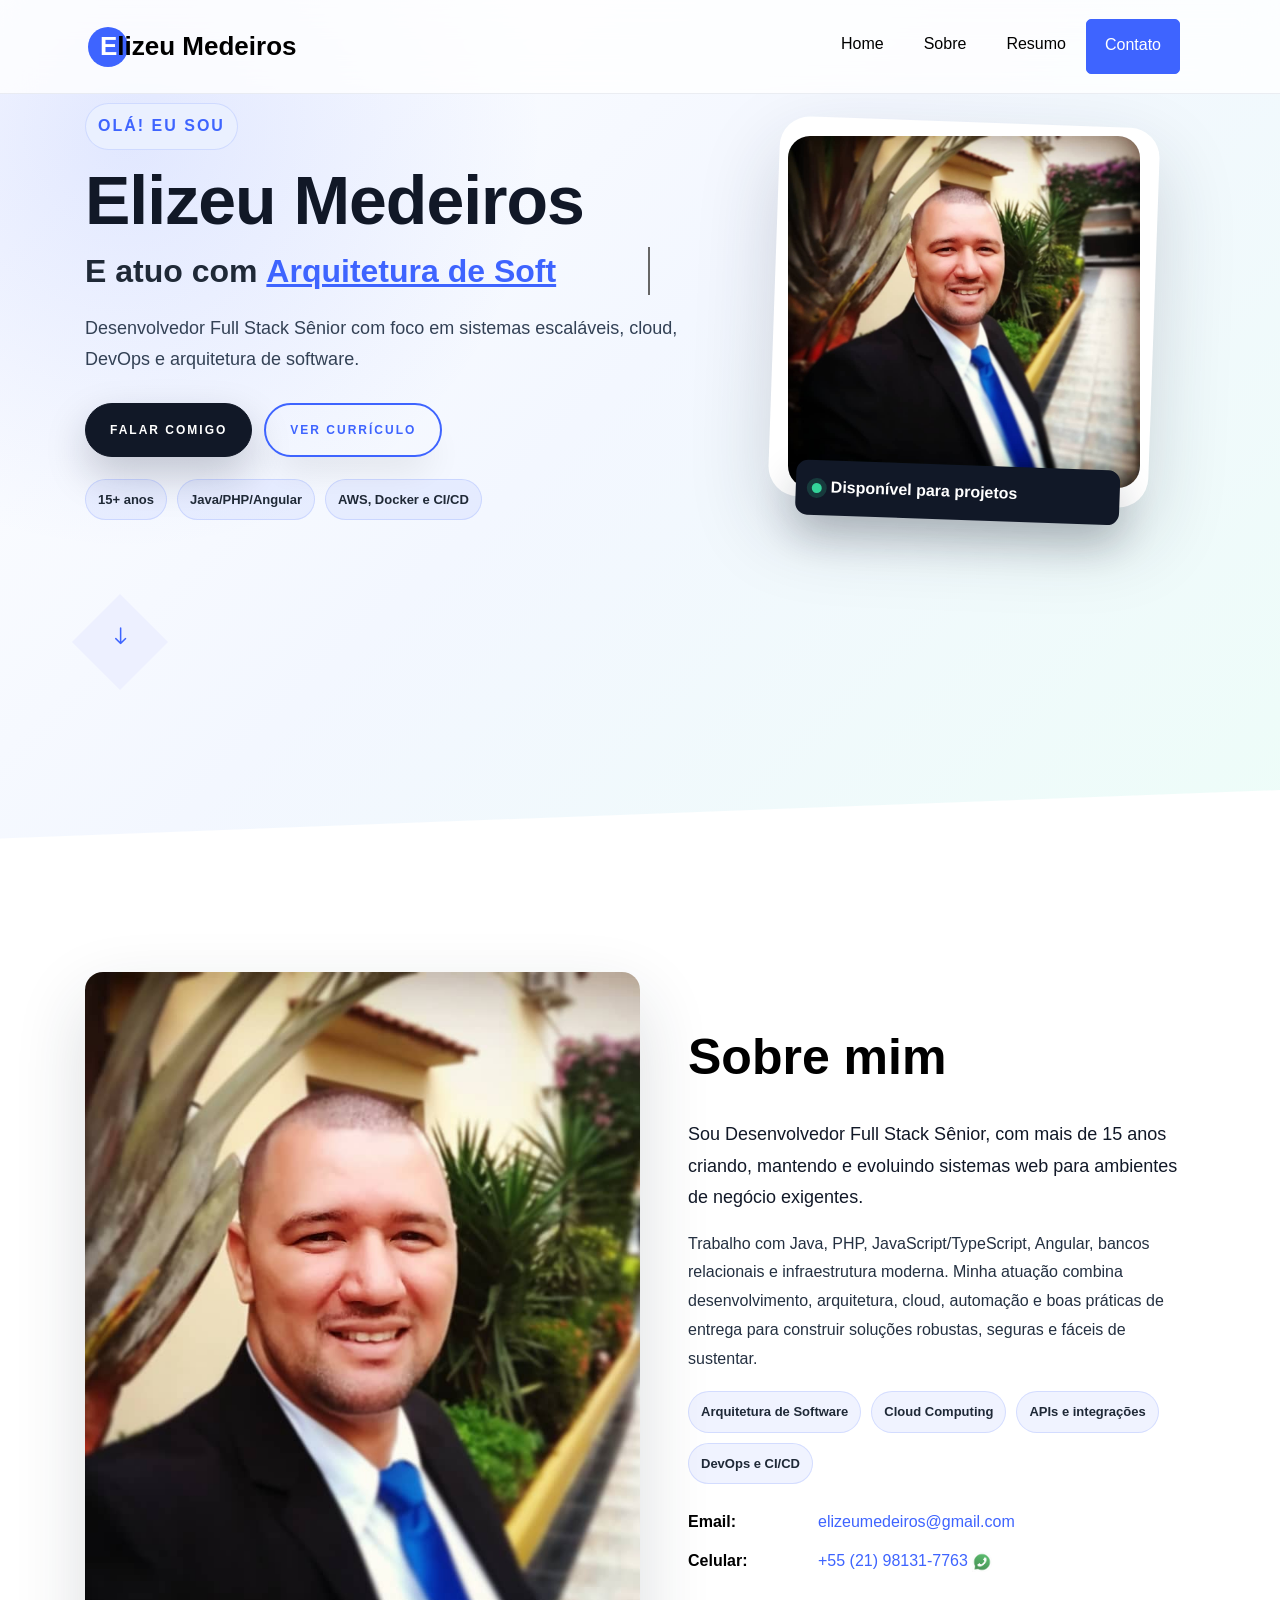
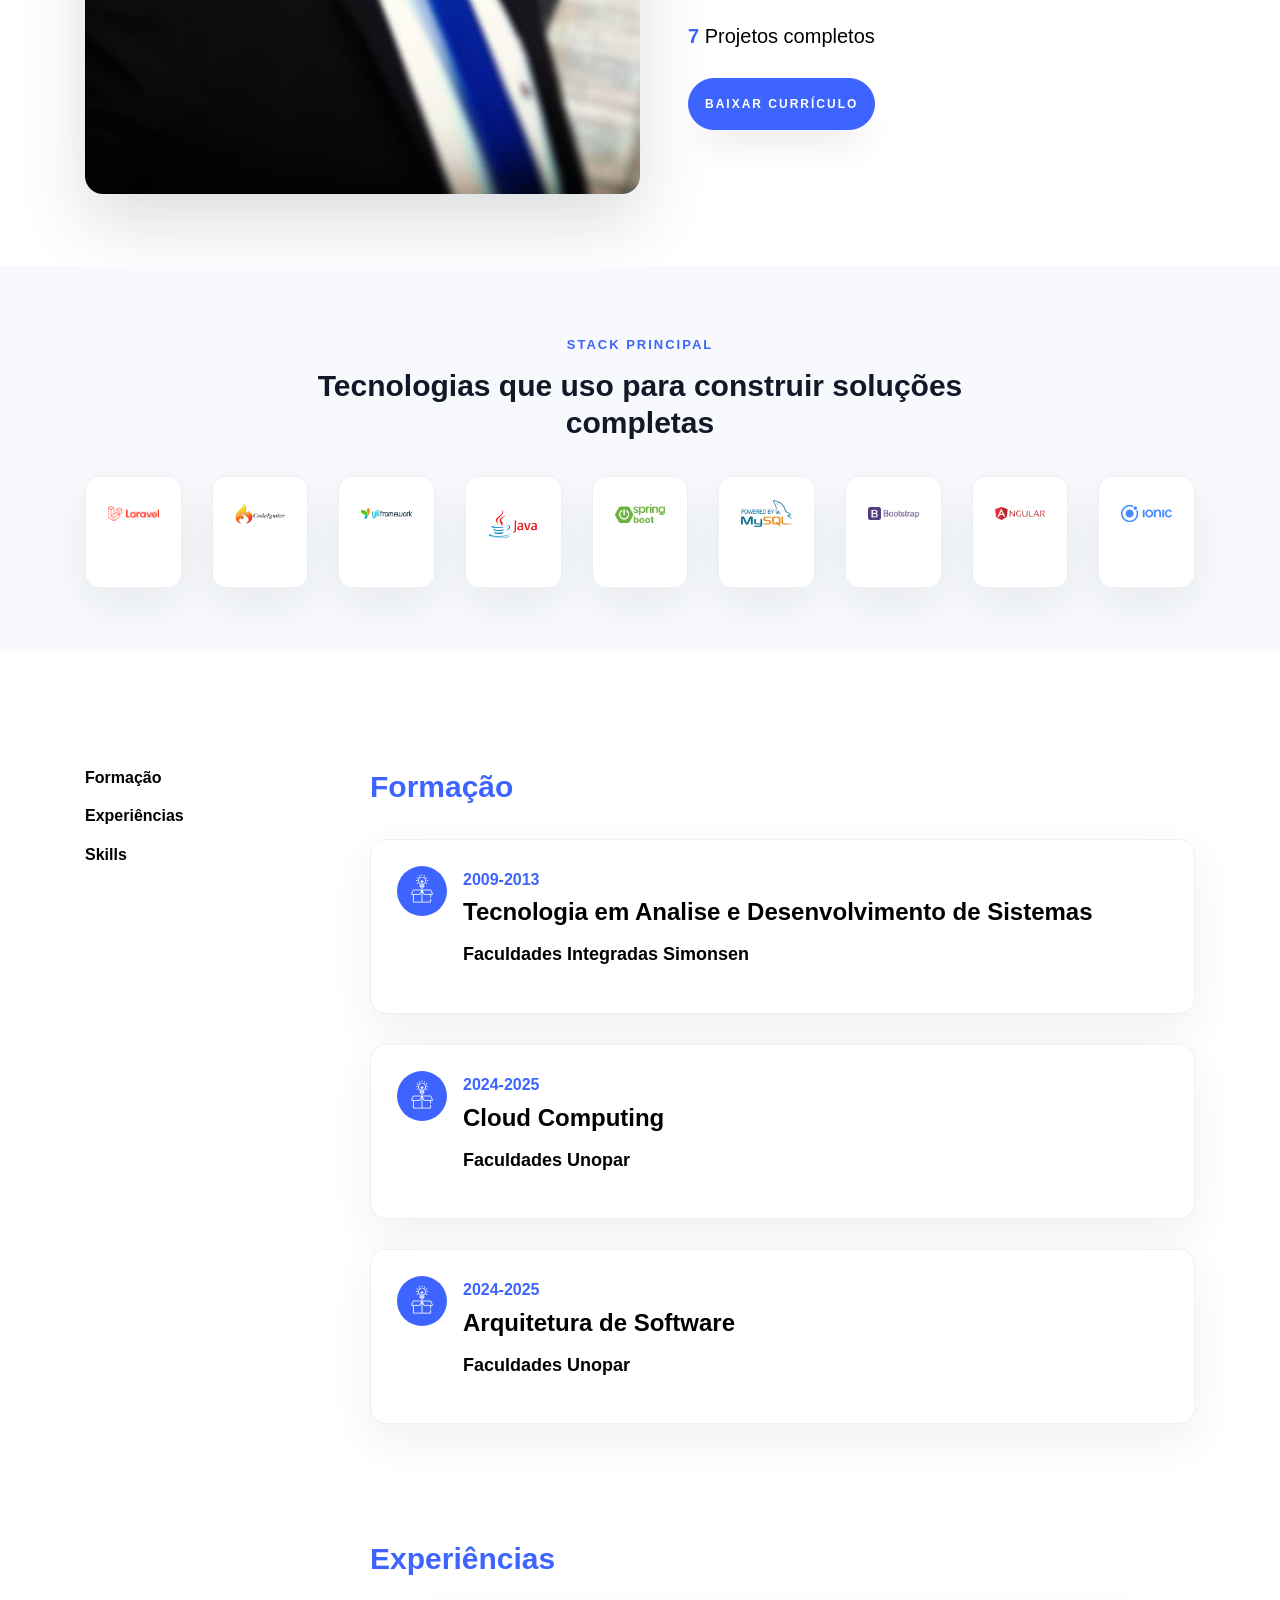
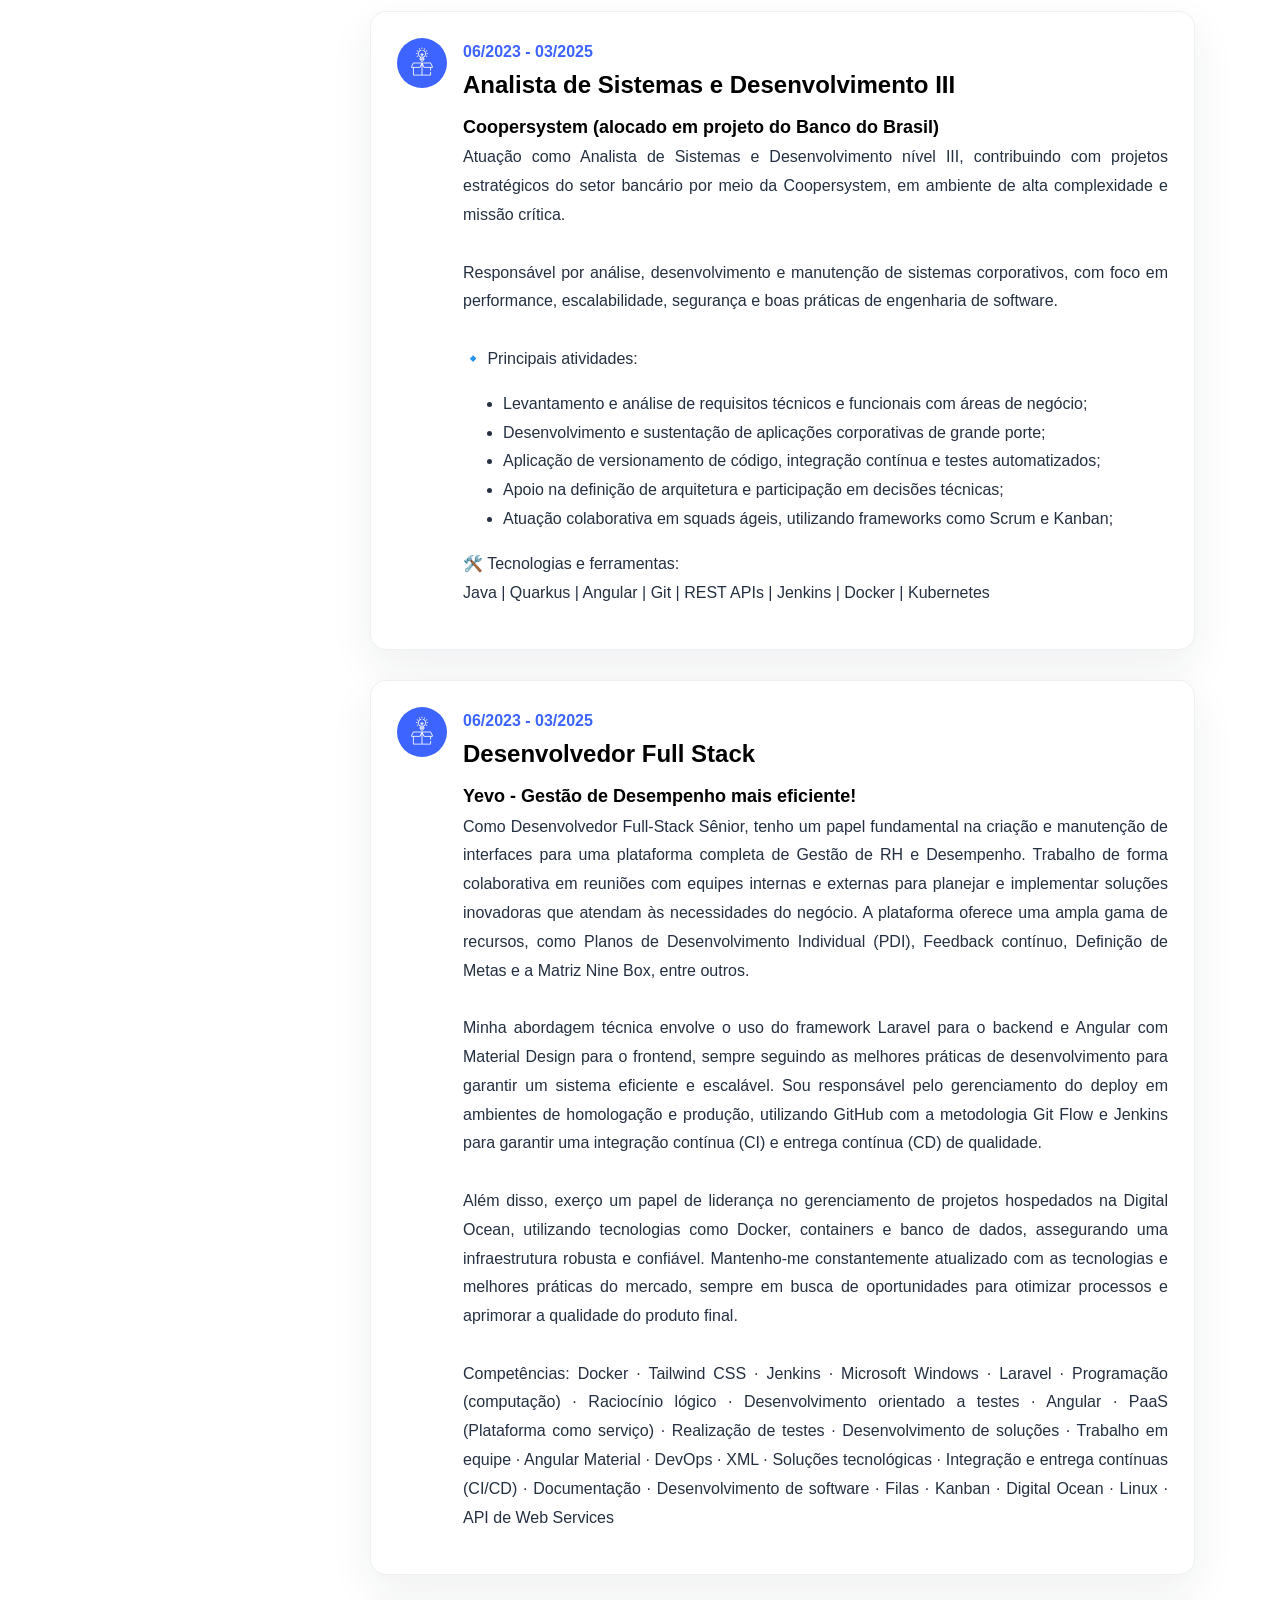
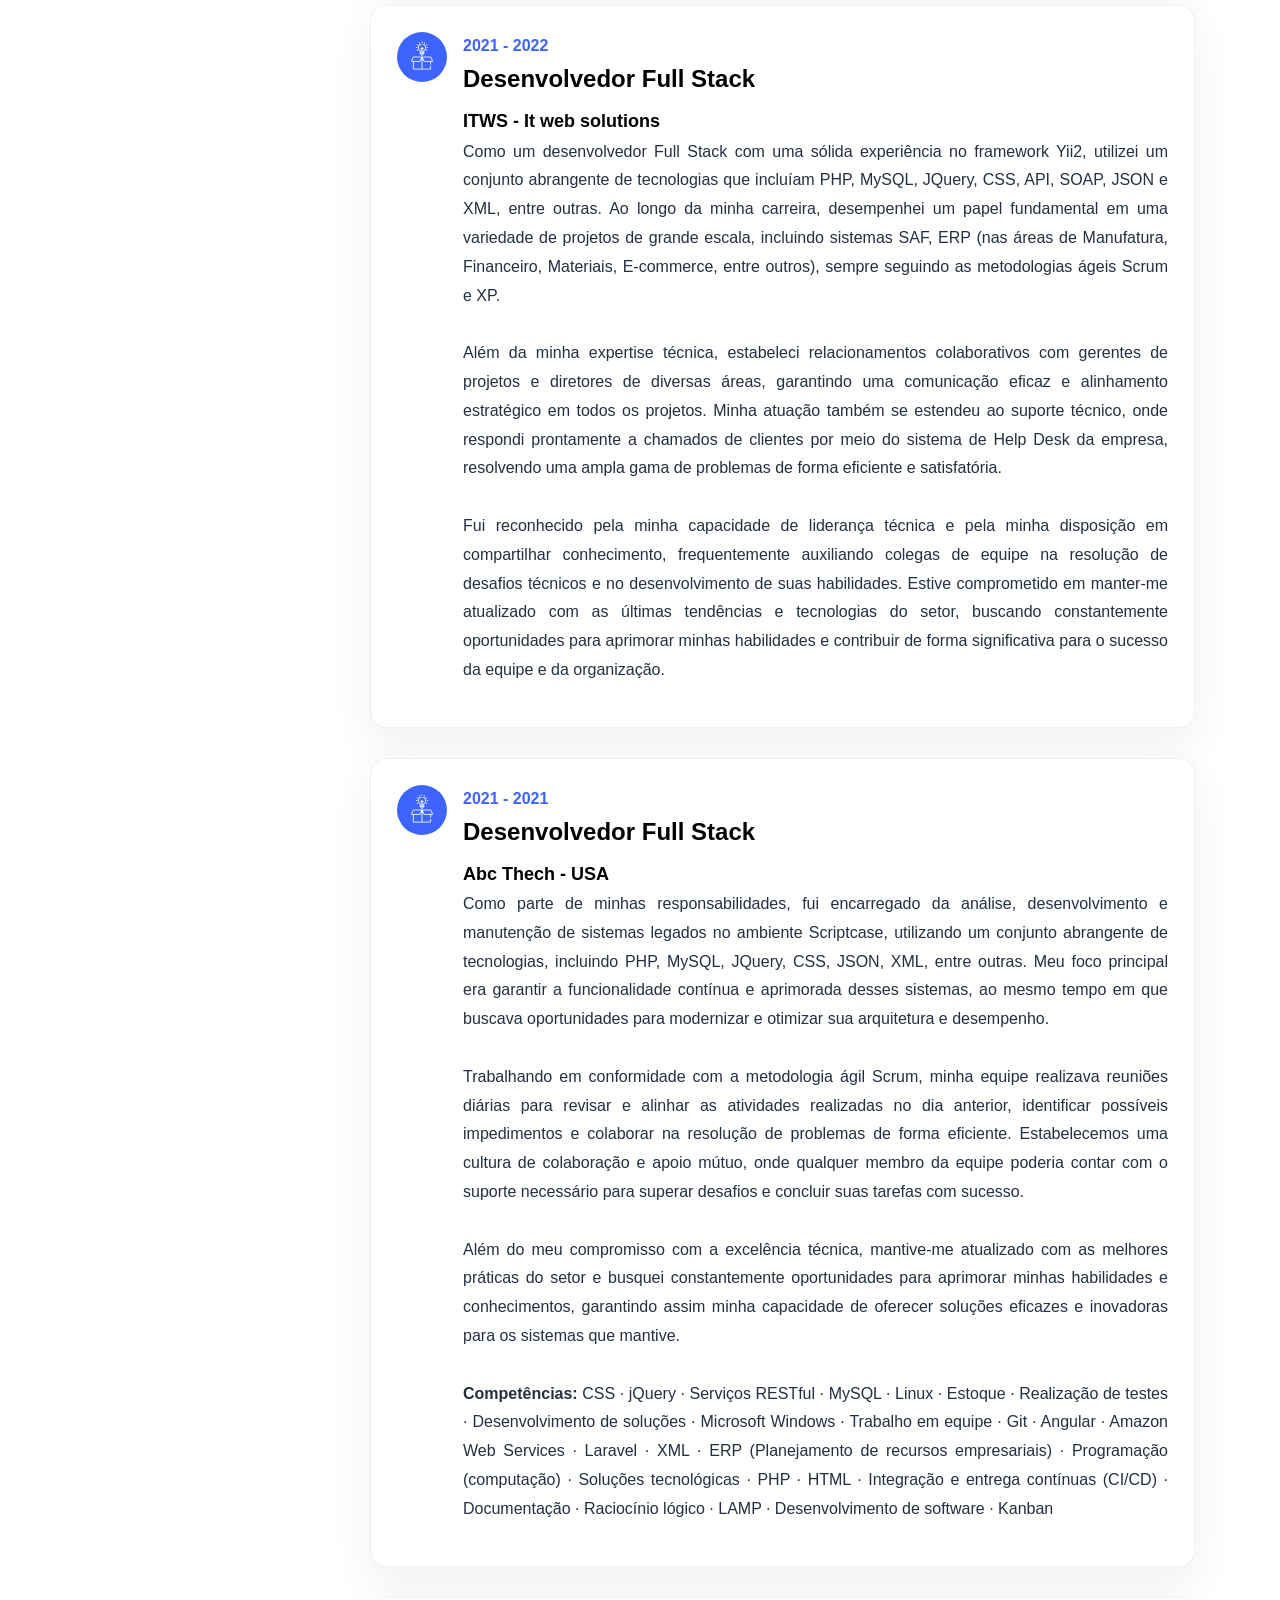
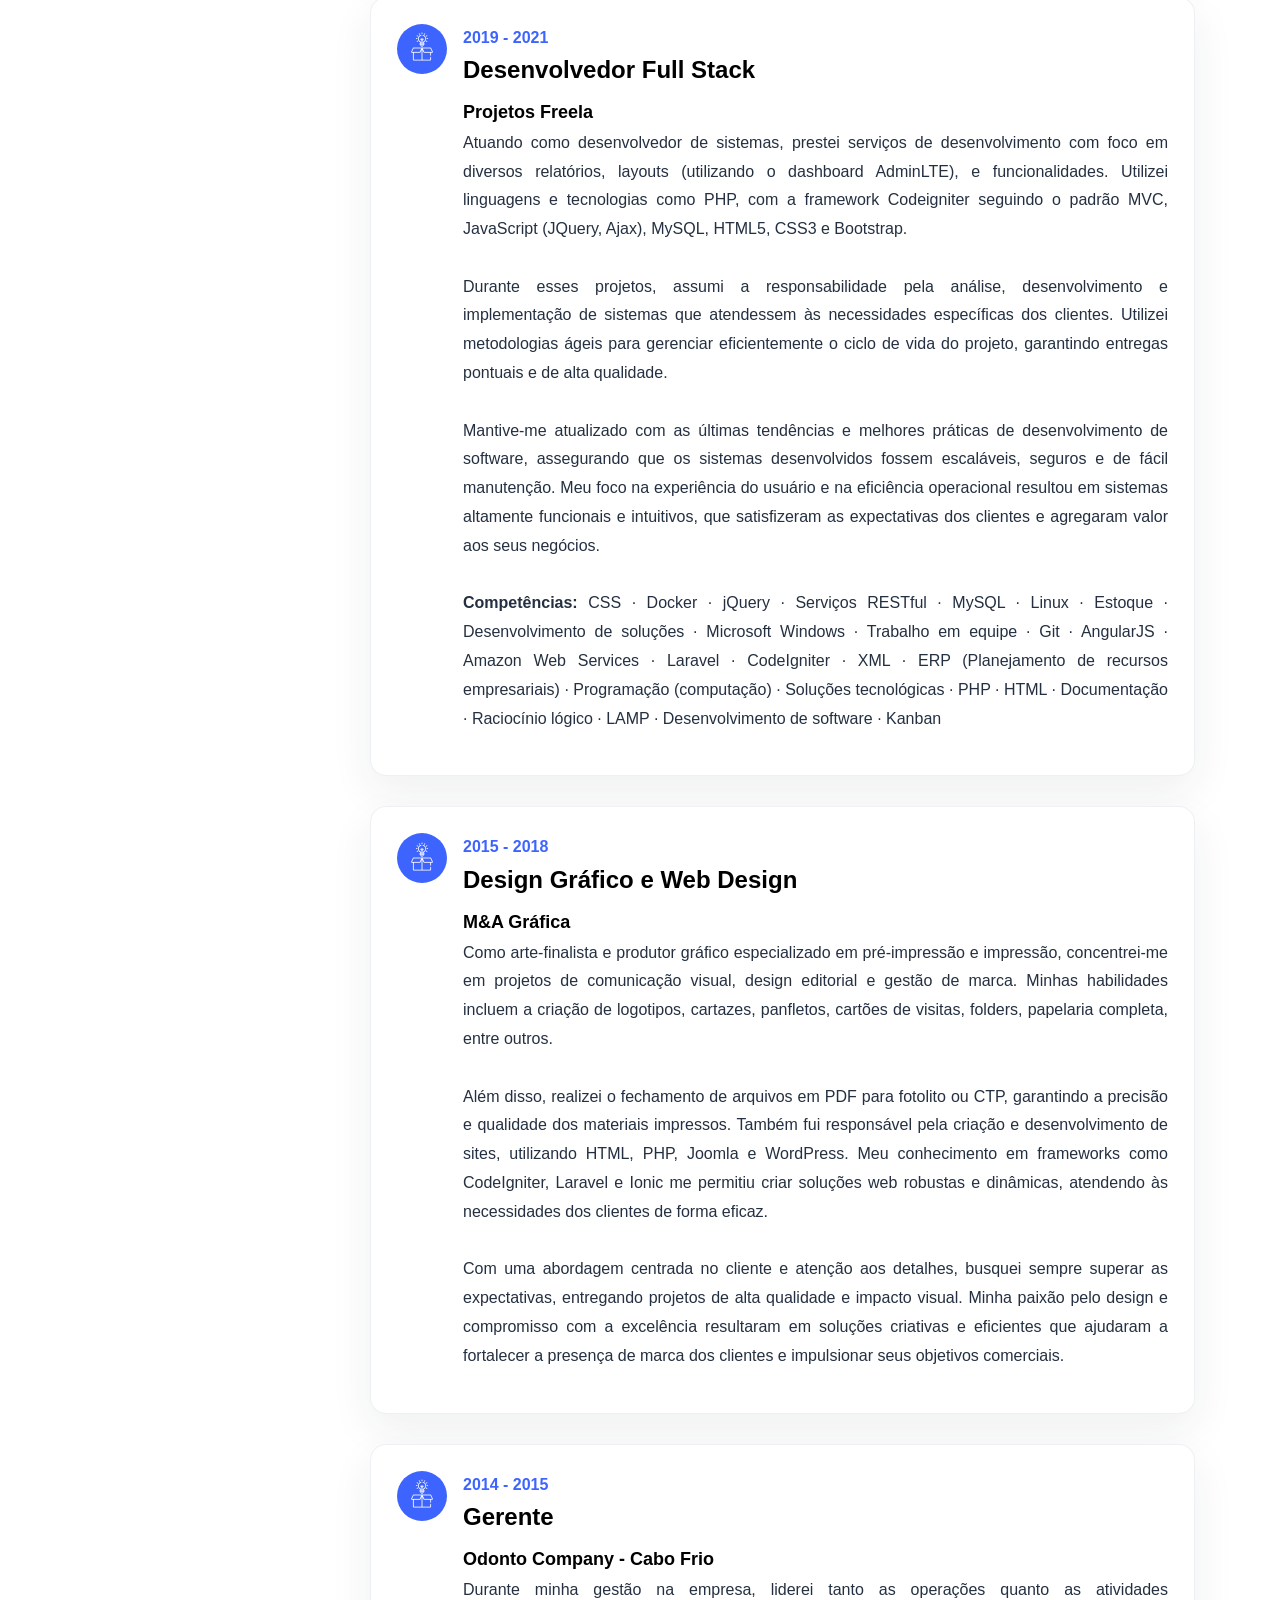
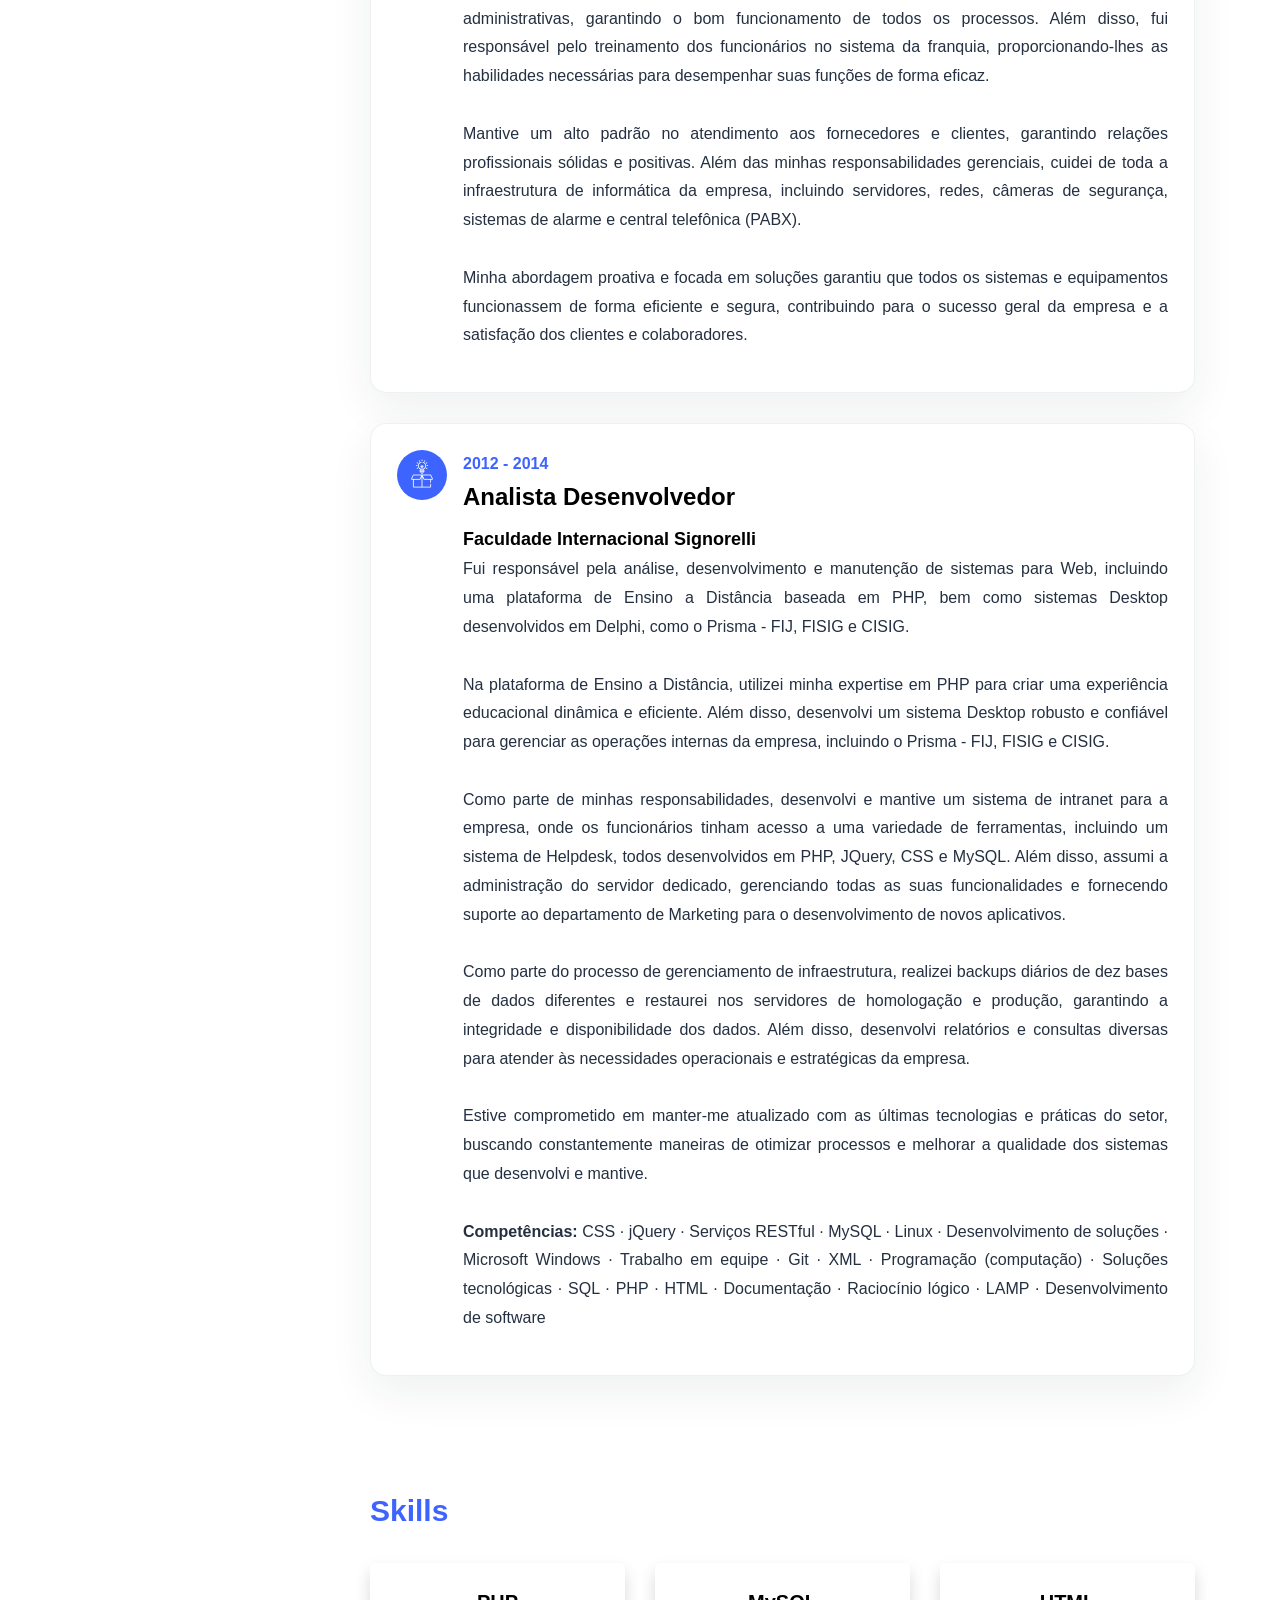
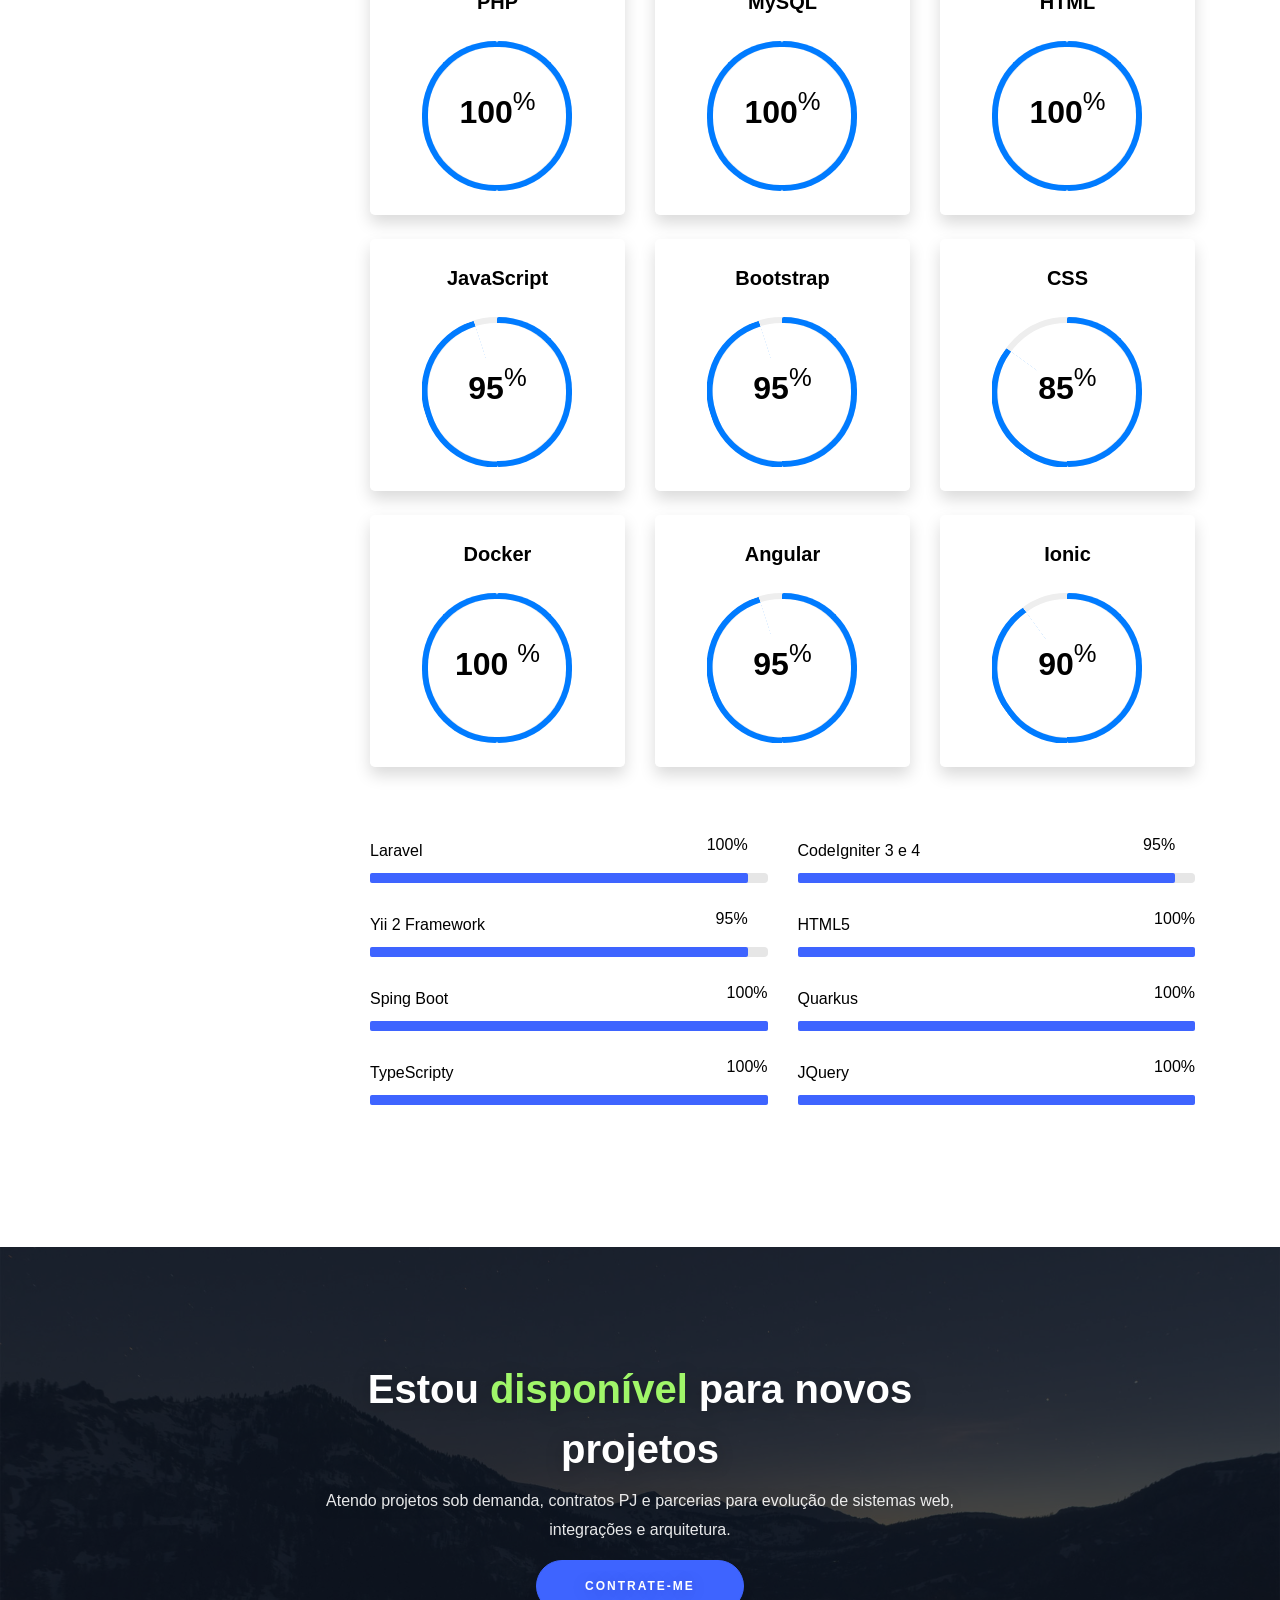
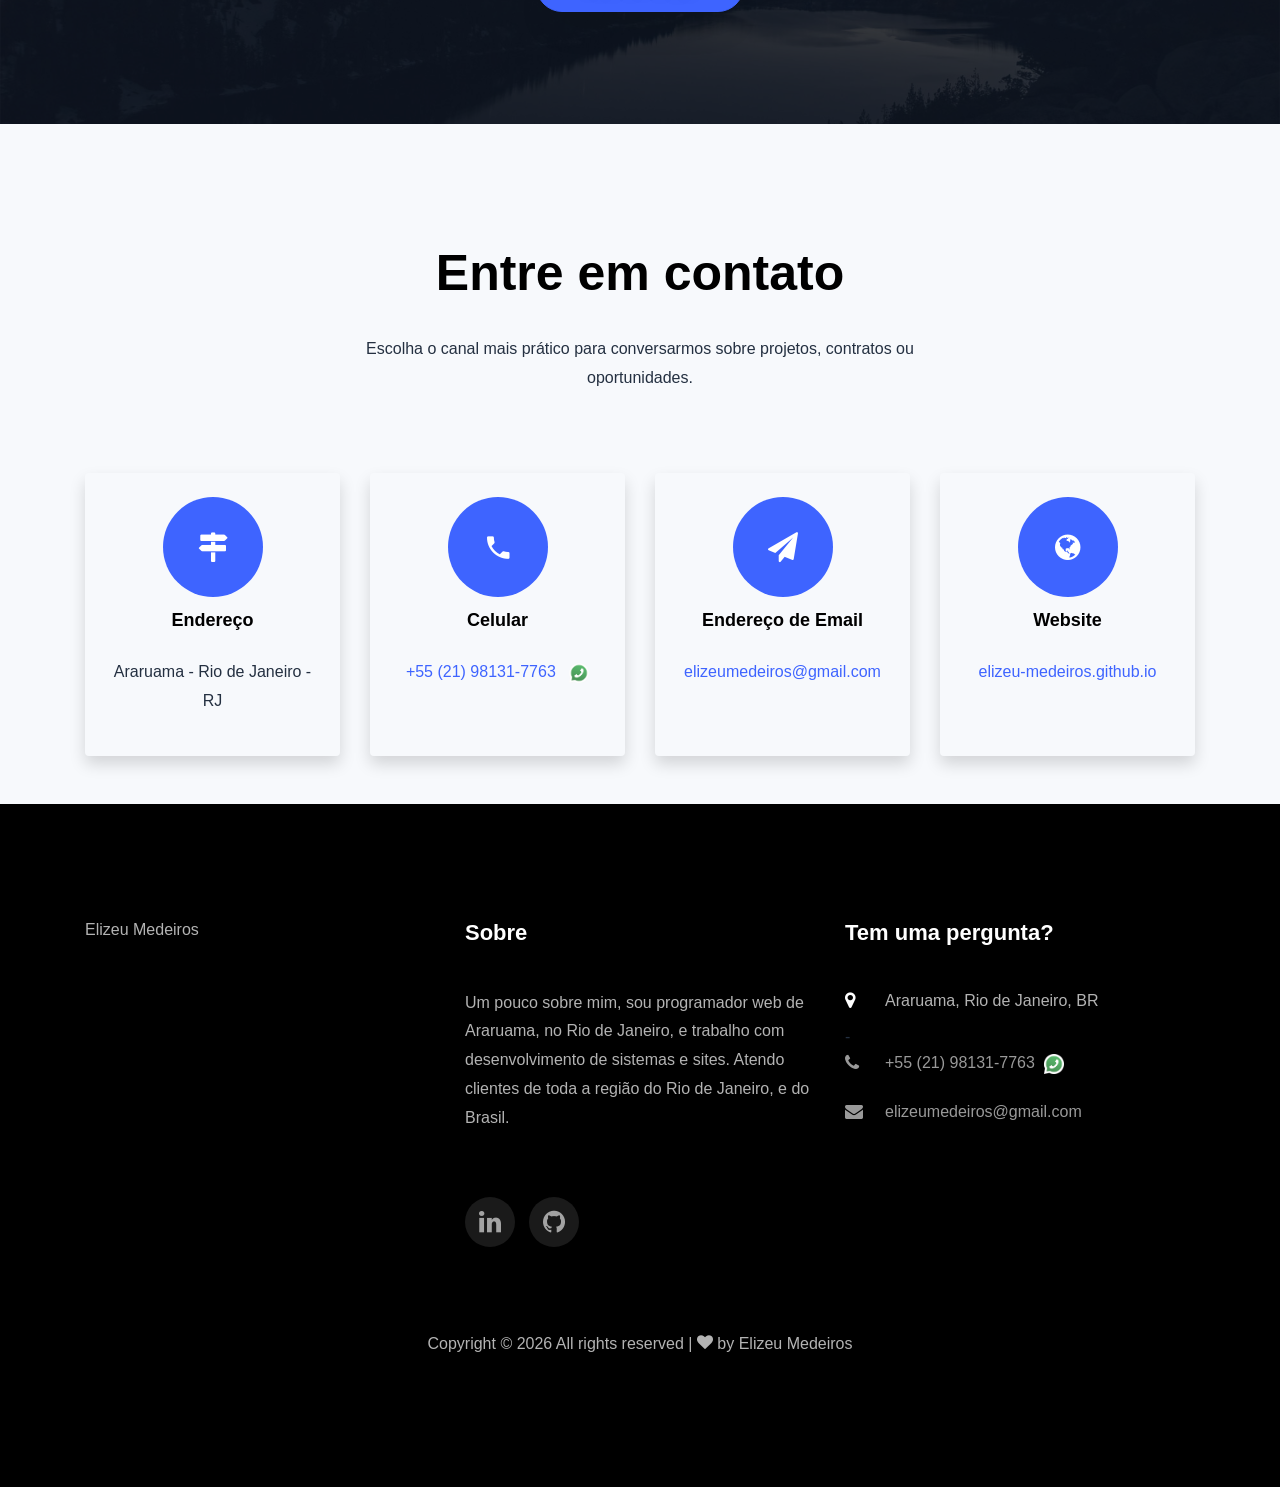
==== index.html @ 5d02e6b6 "js" ====
<!DOCTYPE html>
<html lang="pt-Br">

<head>
    <title>Elizeu Medeiros - Desenvolvedor Full Stack</title>
    <meta charset="utf-8">
    <meta name="viewport" content="width=device-width, initial-scale=1, shrink-to-fit=no">
    <meta name="description"
        content="Portfólio de Elizeu Medeiros, Desenvolvedor Full Stack Sênior com experiência em Java, PHP, Angular, cloud computing, DevOps e arquitetura de software.">
    <link rel="canonical" href="https://elizeu-medeiros.github.io/portfolio/">

    <meta property='og:title' content='Elizeu Medeiros - Desenvolvedor Full Stack' />
    <meta property='og:image' content='https://elizeu-medeiros.github.io/portfolio/images/elizeu-medeiros.jpg' />
    <meta property='og:description'
        content='Portfólio de Elizeu Medeiros, Desenvolvedor Full Stack Sênior com experiência em Java, PHP, Angular, cloud computing, DevOps e arquitetura de software.' />
    <meta property='og:url' content='https://elizeu-medeiros.github.io/portfolio/' />

    <!-- <link href="https://fonts.googleapis.com/css?family=Poppins:100,200,300,400,500,600,700,800,900" rel="stylesheet">git  -->

    <link rel="preload" href="images/elizeu-medeiros.jpg" as="image" fetchpriority="high">
    <link rel="preload" href="css/open-iconic-bootstrap.min.css" as="style"
        onload="this.onload=null;this.rel='stylesheet'">
    <link rel="preload" href="css/animate.css" as="style" onload="this.onload=null;this.rel='stylesheet'">
    <link rel="preload" href="css/owl.carousel.min.css" as="style" onload="this.onload=null;this.rel='stylesheet'">
    <link rel="preload" href="css/owl.theme.default.min.css" as="style" onload="this.onload=null;this.rel='stylesheet'">
    <link rel="preload" href="css/magnific-popup.css" as="style" onload="this.onload=null;this.rel='stylesheet'">
    <link rel="preload" href="css/aos.css" as="style" onload="this.onload=null;this.rel='stylesheet'">
    <link rel="preload" href="css/ionicons.min.css" as="style" onload="this.onload=null;this.rel='stylesheet'">
    <link rel="preload" href="css/flaticon.css" as="style" onload="this.onload=null;this.rel='stylesheet'">
    <link rel="preload" href="css/icomoon.css" as="style" onload="this.onload=null;this.rel='stylesheet'">
    <link rel="stylesheet" href="css/style.css">
    <noscript>
        <link rel="stylesheet" href="css/open-iconic-bootstrap.min.css">
        <link rel="stylesheet" href="css/animate.css">
        <link rel="stylesheet" href="css/owl.carousel.min.css">
        <link rel="stylesheet" href="css/owl.theme.default.min.css">
        <link rel="stylesheet" href="css/magnific-popup.css">
        <link rel="stylesheet" href="css/aos.css">
        <link rel="stylesheet" href="css/ionicons.min.css">
        <link rel="stylesheet" href="css/flaticon.css">
        <link rel="stylesheet" href="css/icomoon.css">
    </noscript>
</head>

<body data-spy="scroll" data-target=".site-navbar-target" data-offset="300">

    <a class="skip-link" href="#about-section">Pular para o conteúdo</a>

    <nav class="navbar navbar-expand-lg navbar-dark ftco_navbar ftco-navbar-light site-navbar-target" id="ftco-navbar">
        <div class="container">
            <a class="navbar-brand" href="./"><span>E</span>lizeu Medeiros</a>
            <button class="navbar-toggler js-fh5co-nav-toggle fh5co-nav-toggle" type="button" data-toggle="collapse"
                data-target="#ftco-nav" aria-controls="ftco-nav" aria-expanded="false" aria-label="Toggle navigation">
                <span class="oi oi-menu"></span> Menu
            </button>

            <div class="collapse navbar-collapse" id="ftco-nav">
                <ul class="navbar-nav nav ml-auto">
                    <li class="nav-item"><a href="#home-section" class="nav-link"><span>Home</span></a></li>
                    <li class="nav-item"><a href="#about-section" class="nav-link"><span>Sobre</span></a></li>
                    <li class="nav-item"><a href="#resume-section" class="nav-link"><span>Resumo</span></a></li>
                    <!-- <li class="nav-item"><a href="#services-section" class="nav-link"><span>Serviços</span></a></li> -->
                    <!-- <li class="nav-item"><a href="#projects-section" class="nav-link"><span>Projetos</span></a></li> -->
                    <!-- <li class="nav-item"><a href="#blog-section" class="nav-link"><span>My Blog</span></a></li> -->
                    <li class="nav-item cta"><a href="#contact-section" class="nav-link"><span>Contato</span></a></li>
                </ul>
            </div>
        </div>
    </nav>
    <section class="hero-wrap js-fullheight">
        <div class="overlay"></div>
        <div class="container">
            <div class="row no-gutters slider-text js-fullheight justify-content-between align-items-center">
                <div class="col-lg-7 col-md-7 ftco-animate d-flex align-items-center">
                    <div class="text hero-copy">
                        <span class="subheading">Olá! Eu sou</span>
                        <h1>Elizeu Medeiros</h1>
                        <h2>E atuo com
                            <span class="txt-rotate" data-period="2000"
                                data-rotate='[ "Arquitetura de Software", "Cloud Computing", "Desenvolvimento Web", "PHP", "Java", "Angular", "JavaScript", "MySql..." ]'></span>
                        </h2>
                        <p class="hero-summary">Desenvolvedor Full Stack Sênior com foco em sistemas escaláveis,
                            cloud, DevOps e arquitetura de software.</p>
                        <div class="hero-actions">
                            <a href="#contact-section" class="btn btn-primary py-3 px-4">Falar comigo</a>
                            <a target="_blank" rel="noopener" href="file/elizeu-medeiros-12-06-25.pdf"
                                class="btn btn-primary btn-outline-primary py-3 px-4">Ver currículo</a>
                        </div>
                        <div class="hero-highlights" aria-label="Principais diferenciais">
                            <span>15+ anos</span>
                            <span>Java/PHP/Angular</span>
                            <span>AWS, Docker e CI/CD</span>
                        </div>
                    </div>
                </div>
                <div class="col-lg-5 col-md-5 d-none d-md-flex justify-content-center ftco-animate">
                    <div class="hero-portrait" aria-label="Foto de Elizeu Medeiros">
                        <img src="images/elizeu-medeiros.jpg" alt="Elizeu Medeiros" width="1080" height="1080"
                            fetchpriority="high" loading="eager" decoding="async">
                        <div class="hero-availability">
                            <span class="status-dot"></span>
                            Disponível para projetos
                        </div>
                    </div>
                </div>
                <div class="mouse">
                    <a href="#about-section" class="mouse-icon" aria-label="Ir para a seção sobre">
                        <div class="mouse-wheel"><span class="ion-ios-arrow-round-down"></span></div>
                    </a>
                </div>
            </div>
        </div>
    </section>

    <section class="ftco-about img ftco-section ftco-no-pt ftco-no-pb" id="about-section">
        <div class="container">
            <div class="row d-flex no-gutters">
                <div class="col-md-6 col-lg-6 d-flex">
                    <div class="img-about img d-flex align-items-stretch">
                        <div class="overlay"></div>
                        <img src="images/elizeu-medeiros.jpg" class="about-photo" alt="Elizeu Medeiros" width="1080"
                            height="1080" fetchpriority="high" loading="eager" decoding="async">
                    </div>
                </div>
                <div class="col-md-6 col-lg-6 pl-md-5 py-5">
                    <div class="row justify-content-start pb-3">
                        <div class="col-md-12 heading-section ftco-animate">
                            <h1 class="big">Sobre</h1>
                            <h2 class="mb-4">Sobre mim</h2>
                            <p class="lead-intro">Sou Desenvolvedor Full Stack Sênior, com mais de 15 anos criando,
                                mantendo e evoluindo sistemas web para ambientes de negócio exigentes.</p>
                            <p>
                                Trabalho com Java, PHP, JavaScript/TypeScript, Angular, bancos relacionais e
                                infraestrutura moderna. Minha atuação combina desenvolvimento, arquitetura, cloud,
                                automação e boas práticas de entrega para construir soluções robustas, seguras e fáceis
                                de sustentar.
                            </p>
                            <div class="ux-skill-tags" aria-label="Áreas de atuação">
                                <span>Arquitetura de Software</span>
                                <span>Cloud Computing</span>
                                <span>APIs e integrações</span>
                                <span>DevOps e CI/CD</span>
                            </div>
                            <ul class="about-info mt-4 px-md-0 px-2">
                                <!-- <li class="d-flex"><span>Nome:</span> <span>Elizeu Medeiros</span></li>
                                    <li class="d-flex"><span>Date de Nasc.:</span> <span> 16 de Agosto de 1982</span>
                                    </li> -->
                                <!-- <li class="d-flex"><span>Address:</span> <span>San Francisco CA 97987 USA</span></li> -->
                                <!-- <li class="d-flex"><span>Cidade/UF:</span> <span>Araruama - RJ</span></li> -->
                                <li class="d-flex"><span>Email:</span> <span><a href="mailto:elizeumedeiros@gmail.com"
                                            target="_blank" rel="noopener">elizeumedeiros@gmail.com</a></span></li>
                                <li class="d-flex"><span>Celular: </span>
                                    <span> <a target="_blank" rel="noopener"
                                            href="https://wa.me/5521981317763/?text=Olá estou vindo através do seu portifólio no Github">+55
                                            (21) 98131-7763
                                            <img src="images/WhatsApp.png" class="img-fluid" alt="Meu WhatsApp"
                                                width="20" height="20"> </a> </span>
                                </li>
                            </ul>
                        </div>
                    </div>
                    <div class="counter-wrap ftco-animate d-flex mt-md-3">
                        <div class="text">
                            <p class="mb-4">
                                <span class="number" data-number="10">0</span>
                                <span>Projetos completos</span>
                            </p>
                            <p><a target="_blank" rel="noopener" href="file/elizeu-medeiros-12-06-25.pdf"
                                    class="btn btn-primary py-3 px-3">Baixar Currículo</a></p>
                        </div>
                    </div>
                </div>
            </div>
        </div>
    </section>

    <section class="ftco-section ftco-partner">
        <div class="container">
            <div class="tech-heading">
                <span>Stack principal</span>
                <h2>Tecnologias que uso para construir soluções completas</h2>
            </div>
            <div class="row">
                <div class="col-sm ftco-animate">
                    <div class="partner"><img src="images/laravel-logo.png" class="img-fluid" alt="Laravel"></div>
                </div>
                <div class="col-sm ftco-animate">
                    <div class="partner"><img src="images/codeigniter-logo.png" class="img-fluid" alt="CodeIgniter">
                    </div>
                </div>
                <div class="col-sm ftco-animate">
                    <div class="partner"><img src="images/yii2-logo.png" class="img-fluid" alt="Yii 2 Frameworks">
                    </div>
                </div>
                <div class="col-sm ftco-animate">
                    <div class="partner"><img src="images/java.png" class="img-fluid" alt="Java"></div>
                </div>
                <div class="col-sm ftco-animate">
                    <div class="partner"><img src="images/spring-boot.png" class="img-fluid" alt="Spring Boot"></div>
                </div>

                <div class="col-sm ftco-animate">
                    <div class="partner"><img src="images/mysql-logo.png" class="img-fluid" alt="MySQL"></div>
                </div>
                <div class="col-sm ftco-animate">
                    <div class="partner"><img src="images/bootstrap-logo.png" class="img-fluid" alt="Bootstrap"></div>
                </div>
                <div class="col-sm ftco-animate">
                    <div class="partner"><img src="images/angular-logo.png" class="img-fluid" alt="Angular"></div>
                </div>
                <div class="col-sm ftco-animate">
                    <div class="partner"><img src="images/ionic-logo.png" class="img-fluid" alt="Ionic"></div>
                </div>
            </div>
        </div>
    </section>

    <section class="ftco-section ftco-no-pb goto-here" id="resume-section">
        <div class="container">
            <div class="row">
                <div class="col-md-3">
                    <nav id="navi">
                        <ul>
                            <li><a href="#page-1">Formação</a></li>
                            <li><a href="#page-2">Experiências</a></li>
                            <li><a href="#page-3">Skills</a></li>
                            <!-- <li><a href="#page-4">Awards</a></li> -->
                        </ul>
                    </nav>
                </div>
                <div class="col-md-9">
                    <div id="page-1" class="page one">
                        <h2 class="heading">Formação</h2>
                        <div class="resume-wrap d-flex ftco-animate">
                            <div class="icon d-flex align-items-center justify-content-center">
                                <span class="flaticon-ideas"></span>
                            </div>
                            <div class="text pl-3">
                                <span class="date">2009-2013</span>
                                <h2>Tecnologia em Analise e Desenvolvimento de Sistemas</h2>
                                <span class="position">Faculdades Integradas Simonsen</span>
                                <p> </p>
                            </div>
                        </div>
                        <div class="resume-wrap d-flex ftco-animate">
                            <div class="icon d-flex align-items-center justify-content-center">
                                <span class="flaticon-ideas"></span>
                            </div>
                            <div class="text pl-3">
                                <span class="date">2024-2025</span>
                                <h2>Cloud Computing</h2>
                                <span class="position">Faculdades Unopar</span>
                                <p> </p>
                            </div>
                        </div>
                        <div class="resume-wrap d-flex ftco-animate">
                            <div class="icon d-flex align-items-center justify-content-center">
                                <span class="flaticon-ideas"></span>
                            </div>
                            <div class="text pl-3">
                                <span class="date">2024-2025</span>
                                <h2>Arquitetura de Software</h2>
                                <span class="position">Faculdades Unopar</span>
                                <p> </p>
                            </div>
                        </div>
                    </div>

                    <div id="page-2" class="page two">
                        <h2 class="heading">Experiências</h2>
                        <div class="resume-wrap d-flex ftco-animate">
                            <div class="icon d-flex align-items-center justify-content-center">
                                <span class="flaticon-ideas"></span>
                            </div>
                            <div class="text pl-3">
                                <span class="date">06/2023 - 03/2025</span>
                                <h2>Analista de Sistemas e Desenvolvimento III</h2>
                                <span class="position">Coopersystem (alocado em projeto do Banco do Brasil) </span>
                                <p style="text-align: justify;">
                                    Atuação como Analista de Sistemas e Desenvolvimento nível III, contribuindo com
                                    projetos estratégicos do setor bancário por meio da Coopersystem, em ambiente de
                                    alta complexidade e missão crítica.
                                    <br><br>
                                    Responsável por análise, desenvolvimento e manutenção de sistemas corporativos, com
                                    foco em performance, escalabilidade, segurança e boas práticas de engenharia de
                                    software.
                                    <br><br>
                                    🔹 Principais atividades:
                                    <br>
                                <ul>
                                    <li>Levantamento e análise de requisitos técnicos e funcionais com áreas de negócio;
                                    </li>
                                    <li>Desenvolvimento e sustentação de aplicações corporativas de grande porte;</li>
                                    <li>Aplicação de versionamento de código, integração contínua e testes
                                        automatizados;</li>
                                    <li>
                                        Apoio na definição de arquitetura e participação em decisões técnicas;<br>
                                    </li>
                                    <li>Atuação colaborativa em squads ágeis, utilizando frameworks como Scrum e Kanban;
                                </ul>
                                🛠️ Tecnologias e ferramentas:
                                <br>
                                Java | Quarkus | Angular | Git | REST APIs | Jenkins | Docker | Kubernetes
                                </p>
                            </div>
                        </div>

                        <div class="resume-wrap d-flex ftco-animate">
                            <div class="icon d-flex align-items-center justify-content-center">
                                <span class="flaticon-ideas"></span>
                            </div>
                            <div class="text pl-3">
                                <span class="date">06/2023 - 03/2025</span>
                                <h2>Desenvolvedor Full Stack</h2>
                                <span class="position">Yevo - Gestão de Desempenho mais eficiente! </span>
                                <p style="text-align: justify;">
                                    Como Desenvolvedor Full-Stack Sênior, tenho um papel fundamental na criação e
                                    manutenção de interfaces para uma plataforma completa de Gestão de RH e Desempenho.
                                    Trabalho de forma colaborativa em reuniões com equipes internas e externas para
                                    planejar e implementar soluções inovadoras que atendam às necessidades do negócio. A
                                    plataforma oferece uma ampla gama de recursos, como Planos de Desenvolvimento
                                    Individual (PDI), Feedback contínuo, Definição de Metas e a Matriz Nine Box, entre
                                    outros.
                                    <br><br>
                                    Minha abordagem técnica envolve o uso do framework Laravel para o backend e Angular
                                    com Material Design para o frontend, sempre seguindo as melhores práticas de
                                    desenvolvimento para garantir um sistema eficiente e escalável. Sou responsável pelo
                                    gerenciamento do deploy em ambientes de homologação e produção, utilizando GitHub
                                    com a metodologia Git Flow e Jenkins para garantir uma integração contínua (CI) e
                                    entrega contínua (CD) de qualidade.
                                    <br><br>
                                    Além disso, exerço um papel de liderança no gerenciamento de projetos hospedados na
                                    Digital Ocean, utilizando tecnologias como Docker, containers e banco de dados,
                                    assegurando uma infraestrutura robusta e confiável. Mantenho-me constantemente
                                    atualizado com as tecnologias e melhores práticas do mercado, sempre em busca de
                                    oportunidades para otimizar processos e aprimorar a qualidade do produto final.
                                    <br><br>
                                    Competências: Docker · Tailwind CSS · Jenkins · Microsoft Windows · Laravel ·
                                    Programação (computação) · Raciocínio lógico · Desenvolvimento orientado a testes ·
                                    Angular · PaaS (Plataforma como serviço) · Realização de testes · Desenvolvimento de
                                    soluções · Trabalho em equipe · Angular Material · DevOps · XML · Soluções
                                    tecnológicas · Integração e entrega contínuas (CI/CD) · Documentação ·
                                    Desenvolvimento de software · Filas · Kanban · Digital Ocean · Linux · API de Web
                                    Services
                                </p>
                            </div>
                        </div>

                        <div class="resume-wrap d-flex ftco-animate">
                            <div class="icon d-flex align-items-center justify-content-center">
                                <span class="flaticon-ideas"></span>
                            </div>
                            <div class="text pl-3">
                                <span class="date">2021 - 2022</span>
                                <h2>Desenvolvedor Full Stack</h2>
                                <span class="position">ITWS - It web solutions</span>
                                <p style="text-align: justify;">
                                    Como um desenvolvedor Full Stack com uma sólida experiência no framework Yii2,
                                    utilizei um conjunto abrangente de
                                    tecnologias que incluíam PHP, MySQL, JQuery, CSS, API, SOAP, JSON e XML, entre
                                    outras.
                                    Ao longo da minha carreira, desempenhei um papel fundamental em uma variedade de
                                    projetos de grande escala,
                                    incluindo sistemas SAF, ERP (nas áreas de Manufatura, Financeiro, Materiais,
                                    E-commerce, entre outros),
                                    sempre seguindo as metodologias ágeis Scrum e XP.
                                    <br><br>
                                    Além da minha expertise técnica, estabeleci relacionamentos colaborativos com
                                    gerentes de projetos e diretores de
                                    diversas áreas, garantindo uma comunicação eficaz e alinhamento estratégico em todos
                                    os projetos.
                                    Minha atuação também se estendeu ao suporte técnico, onde respondi prontamente a
                                    chamados de clientes por meio do
                                    sistema de Help Desk da empresa, resolvendo uma ampla gama de problemas de forma
                                    eficiente e satisfatória.
                                    <br><br>
                                    Fui reconhecido pela minha capacidade de liderança técnica e pela minha disposição
                                    em compartilhar conhecimento,
                                    frequentemente auxiliando colegas de equipe na resolução de desafios técnicos e no
                                    desenvolvimento de suas habilidades.
                                    Estive comprometido em manter-me atualizado com as últimas tendências e tecnologias
                                    do setor, buscando constantemente
                                    oportunidades para aprimorar minhas habilidades e contribuir de forma significativa
                                    para o sucesso da equipe e da
                                    organização.
                                </p>
                            </div>
                        </div>
                        <div class="resume-wrap d-flex ftco-animate">
                            <div class="icon d-flex align-items-center justify-content-center">
                                <span class="flaticon-ideas"></span>
                            </div>
                            <div class="text pl-3">
                                <span class="date">2021 - 2021</span>
                                <h2>Desenvolvedor Full Stack</h2>
                                <span class="position">Abc Thech - USA</span>
                                <p style="text-align: justify;">
                                    Como parte de minhas responsabilidades, fui encarregado da análise, desenvolvimento
                                    e manutenção de sistemas legados no ambiente
                                    Scriptcase, utilizando um conjunto abrangente de tecnologias, incluindo PHP, MySQL,
                                    JQuery, CSS, JSON, XML, entre outras.
                                    Meu foco principal era garantir a funcionalidade contínua e aprimorada desses
                                    sistemas, ao mesmo tempo em que buscava
                                    oportunidades para modernizar e otimizar sua arquitetura e desempenho.
                                    <br><br>
                                    Trabalhando em conformidade com a metodologia ágil Scrum, minha equipe realizava
                                    reuniões diárias para revisar e alinhar as
                                    atividades realizadas no dia anterior, identificar possíveis impedimentos e
                                    colaborar na resolução de problemas de forma eficiente.
                                    Estabelecemos uma cultura de colaboração e apoio mútuo, onde qualquer membro da
                                    equipe poderia contar com o suporte necessário
                                    para superar desafios e concluir suas tarefas com sucesso.
                                    <br><br>
                                    Além do meu compromisso com a excelência técnica, mantive-me atualizado com as
                                    melhores práticas do setor e busquei constantemente
                                    oportunidades para aprimorar minhas habilidades e conhecimentos, garantindo assim
                                    minha capacidade de oferecer soluções eficazes e
                                    inovadoras para os sistemas que mantive.
                                    <br><br>
                                    <b>Competências:</b> CSS · jQuery · Serviços RESTful · MySQL · Linux · Estoque ·
                                    Realização de testes · Desenvolvimento de soluções
                                    · Microsoft Windows · Trabalho em equipe · Git · Angular · Amazon Web Services ·
                                    Laravel · XML · ERP
                                    (Planejamento de recursos empresariais) · Programação (computação) · Soluções
                                    tecnológicas · PHP · HTML ·
                                    Integração e entrega contínuas (CI/CD) · Documentação · Raciocínio lógico · LAMP ·
                                    Desenvolvimento de software · Kanban
                                </p>
                            </div>
                        </div>
                        <div class="resume-wrap d-flex ftco-animate">
                            <div class="icon d-flex align-items-center justify-content-center">
                                <span class="flaticon-ideas"></span>
                            </div>
                            <div class="text pl-3">
                                <span class="date">2019 - 2021</span>
                                <h2>Desenvolvedor Full Stack</h2>
                                <span class="position">Projetos Freela</span>
                                <p style="text-align: justify;">
                                    Atuando como desenvolvedor de sistemas, prestei serviços de desenvolvimento com foco
                                    em diversos relatórios,
                                    layouts (utilizando o dashboard AdminLTE), e funcionalidades. Utilizei linguagens e
                                    tecnologias como PHP, com a
                                    framework Codeigniter seguindo o padrão MVC, JavaScript (JQuery, Ajax), MySQL,
                                    HTML5, CSS3 e Bootstrap.
                                    <br><br>
                                    Durante esses projetos, assumi a responsabilidade pela análise, desenvolvimento e
                                    implementação de sistemas que
                                    atendessem às necessidades específicas dos clientes. Utilizei metodologias ágeis
                                    para gerenciar eficientemente o
                                    ciclo de vida do projeto, garantindo entregas pontuais e de alta qualidade.
                                    <br><br>
                                    Mantive-me atualizado com as últimas tendências e melhores práticas de
                                    desenvolvimento de software, assegurando que
                                    os sistemas desenvolvidos fossem escaláveis, seguros e de fácil manutenção. Meu foco
                                    na experiência do usuário e na
                                    eficiência operacional resultou em sistemas altamente funcionais e intuitivos, que
                                    satisfizeram as expectativas dos
                                    clientes e agregaram valor aos seus negócios.
                                    <br><br>
                                    <b>Competências:</b> CSS · Docker · jQuery · Serviços RESTful · MySQL · Linux ·
                                    Estoque · Desenvolvimento de soluções
                                    · Microsoft Windows · Trabalho em equipe · Git · AngularJS · Amazon Web Services ·
                                    Laravel · CodeIgniter · XML ·
                                    ERP (Planejamento de recursos empresariais) · Programação (computação) · Soluções
                                    tecnológicas · PHP · HTML ·
                                    Documentação · Raciocínio lógico · LAMP · Desenvolvimento de software · Kanban
                                </p>
                            </div>
                        </div>
                        <div class="resume-wrap d-flex ftco-animate">
                            <div class="icon d-flex align-items-center justify-content-center">
                                <span class="flaticon-ideas"></span>
                            </div>
                            <div class="text pl-3">
                                <span class="date">2015 - 2018</span>
                                <h2>Design Gráfico e Web Design</h2>
                                <span class="position">M&A Gráfica</span>
                                <p style="text-align: justify;">
                                    Como arte-finalista e produtor gráfico especializado em pré-impressão e impressão,
                                    concentrei-me em projetos de comunicação visual, design editorial e gestão de marca.
                                    Minhas habilidades incluem a criação de logotipos, cartazes, panfletos, cartões de
                                    visitas, folders, papelaria completa, entre outros.
                                    <br><br>
                                    Além disso, realizei o fechamento de arquivos em PDF para fotolito ou CTP,
                                    garantindo a precisão e qualidade dos materiais impressos. Também fui responsável
                                    pela criação e desenvolvimento de sites, utilizando HTML, PHP, Joomla e WordPress.
                                    Meu conhecimento em frameworks como CodeIgniter, Laravel e Ionic me permitiu criar
                                    soluções web robustas e dinâmicas, atendendo às necessidades dos clientes de forma
                                    eficaz.
                                    <br><br>
                                    Com uma abordagem centrada no cliente e atenção aos detalhes, busquei sempre superar
                                    as expectativas, entregando projetos de alta qualidade e impacto visual. Minha
                                    paixão pelo design e compromisso com a excelência resultaram em soluções criativas e
                                    eficientes que ajudaram a fortalecer a presença de marca dos clientes e impulsionar
                                    seus objetivos comerciais.
                                </p>
                            </div>
                        </div>
                        <div class="resume-wrap d-flex ftco-animate">
                            <div class="icon d-flex align-items-center justify-content-center">
                                <span class="flaticon-ideas"></span>
                            </div>
                            <div class="text pl-3">
                                <span class="date">2014 - 2015</span>
                                <h2>Gerente</h2>
                                <span class="position">Odonto Company - Cabo Frio</span>
                                <p style="text-align: justify;">
                                    Durante minha gestão na empresa, liderei tanto as operações quanto as atividades
                                    administrativas, garantindo o bom funcionamento de todos os processos. Além disso,
                                    fui responsável pelo treinamento dos funcionários no sistema da franquia,
                                    proporcionando-lhes as habilidades necessárias para desempenhar suas funções de
                                    forma eficaz.
                                    <br><br>
                                    Mantive um alto padrão no atendimento aos fornecedores e clientes, garantindo
                                    relações profissionais sólidas e positivas. Além das minhas responsabilidades
                                    gerenciais, cuidei de toda a infraestrutura de informática da empresa, incluindo
                                    servidores, redes, câmeras de segurança, sistemas de alarme e central telefônica
                                    (PABX).
                                    <br><br>
                                    Minha abordagem proativa e focada em soluções garantiu que todos os sistemas e
                                    equipamentos funcionassem de forma eficiente e segura, contribuindo para o sucesso
                                    geral da empresa e a satisfação dos clientes e colaboradores.
                                </p>
                            </div>
                        </div>
                        <div class="resume-wrap d-flex ftco-animate">
                            <div class="icon d-flex align-items-center justify-content-center">
                                <span class="flaticon-ideas"></span>
                            </div>
                            <div class="text pl-3">
                                <span class="date">2012 - 2014</span>
                                <h2>Analista Desenvolvedor</h2>
                                <span class="position">Faculdade Internacional Signorelli</span>
                                <p style="text-align: justify;">
                                    Fui responsável pela análise, desenvolvimento e manutenção de sistemas para Web,
                                    incluindo uma plataforma de Ensino a Distância baseada em PHP, bem como sistemas
                                    Desktop desenvolvidos em Delphi, como o Prisma - FIJ, FISIG e CISIG.
                                    <br><br>
                                    Na plataforma de Ensino a Distância, utilizei minha expertise em PHP para criar uma
                                    experiência educacional dinâmica e eficiente. Além disso, desenvolvi um sistema
                                    Desktop robusto e confiável para gerenciar as operações internas da empresa,
                                    incluindo o Prisma - FIJ, FISIG e CISIG.
                                    <br><br>
                                    Como parte de minhas responsabilidades, desenvolvi e mantive um sistema de intranet
                                    para a empresa, onde os funcionários tinham acesso a uma variedade de ferramentas,
                                    incluindo um sistema de Helpdesk, todos desenvolvidos em PHP, JQuery, CSS e MySQL.
                                    Além disso, assumi a administração do servidor dedicado, gerenciando todas as suas
                                    funcionalidades e fornecendo suporte ao departamento de Marketing para o
                                    desenvolvimento de novos aplicativos.
                                    <br><br>
                                    Como parte do processo de gerenciamento de infraestrutura, realizei backups diários
                                    de dez bases de dados diferentes e
                                    restaurei nos servidores de homologação e produção, garantindo a integridade e
                                    disponibilidade dos dados.
                                    Além disso, desenvolvi relatórios e consultas diversas para atender às necessidades
                                    operacionais e estratégicas da
                                    empresa.
                                    <br><br>
                                    Estive comprometido em manter-me atualizado com as últimas tecnologias e práticas do
                                    setor, buscando constantemente
                                    maneiras de otimizar processos e melhorar a qualidade dos sistemas que desenvolvi e
                                    mantive.
                                    <br><br>
                                    <b>Competências:</b> CSS · jQuery · Serviços RESTful · MySQL · Linux ·
                                    Desenvolvimento de soluções · Microsoft Windows · Trabalho em equipe · Git · XML ·
                                    Programação (computação) · Soluções tecnológicas · SQL · PHP · HTML · Documentação ·
                                    Raciocínio lógico · LAMP · Desenvolvimento de software
                                </p>
                            </div>
                        </div>
                    </div>
                    <div id="page-3" class="page three">
                        <h2 class="heading">Skills</h2>
                        <div class="row progress-circle mb-5">
                            <div class="col-lg-4 mb-4">
                                <div class="bg-white rounded-lg shadow p-4">
                                    <h2 class="h5 font-weight-bold text-center mb-4">PHP</h2>

                                    <!-- Progress bar 1 -->
                                    <div class="progress mx-auto" data-value='100'>
                                        <span class="progress-left">
                                            <span class="progress-bar border-primary"></span>
                                        </span>
                                        <span class="progress-right">
                                            <span class="progress-bar border-primary"></span>
                                        </span>
                                        <div
                                            class="progress-value w-100 h-100 rounded-circle d-flex align-items-center justify-content-center">
                                            <div class="h2 font-weight-bold">100<sup class="small">%</sup></div>
                                        </div>
                                    </div>
                                    <!-- END -->

                                    <!-- Demo info -->
                                    <!-- <div class="row text-center mt-4">
                                        <div class="col-6 border-right">
                                            <div class="h4 font-weight-bold mb-0">28%</div><span class="small text-gray">Last week</span>
                                        </div>
                                        <div class="col-6">
                                            <div class="h4 font-weight-bold mb-0">60%</div><span class="small text-gray">Last month</span>
                                        </div>
                                    </div> -->
                                    <!-- END -->
                                </div>
                            </div>

                            <div class="col-lg-4 mb-4">
                                <div class="bg-white rounded-lg shadow p-4">
                                    <h2 class="h5 font-weight-bold text-center mb-4">MySQL</h2>

                                    <!-- Progress bar 1 -->
                                    <div class="progress mx-auto" data-value='100'>
                                        <span class="progress-left">
                                            <span class="progress-bar border-primary"></span>
                                        </span>
                                        <span class="progress-right">
                                            <span class="progress-bar border-primary"></span>
                                        </span>
                                        <div
                                            class="progress-value w-100 h-100 rounded-circle d-flex align-items-center justify-content-center">
                                            <div class="h2 font-weight-bold">100<sup class="small">%</sup></div>
                                        </div>
                                    </div>
                                    <!-- END -->

                                    <!-- Demo info -->
                                    <!-- <div class="row text-center mt-4">
                                                                        <div class="col-6 border-right">
                                                                            <div class="h4 font-weight-bold mb-0">28%</div><span class="small text-gray">Last week</span>
                                                                        </div>
                                                                        <div class="col-6">
                                                                            <div class="h4 font-weight-bold mb-0">60%</div><span class="small text-gray">Last month</span>
                                                                        </div>
                                                                    </div> -->
                                    <!-- END -->
                                </div>
                            </div>

                            <div class="col-lg-4 mb-4">
                                <div class="bg-white rounded-lg shadow p-4">
                                    <h2 class="h5 font-weight-bold text-center mb-4">HTML</h2>

                                    <!-- Progress bar 1 -->
                                    <div class="progress mx-auto" data-value='100'>
                                        <span class="progress-left">
                                            <span class="progress-bar border-primary"></span>
                                        </span>
                                        <span class="progress-right">
                                            <span class="progress-bar border-primary"></span>
                                        </span>
                                        <div
                                            class="progress-value w-100 h-100 rounded-circle d-flex align-items-center justify-content-center">
                                            <div class="h2 font-weight-bold">100<sup class="small">%</sup></div>
                                        </div>
                                    </div>
                                    <!-- END -->

                                    <!-- Demo info -->
                                    <!-- <div class="row text-center mt-4">
                                        <div class="col-6 border-right">
                                            <div class="h4 font-weight-bold mb-0">28%</div><span class="small text-gray">Last week</span>
                                        </div>
                                        <div class="col-6">
                                            <div class="h4 font-weight-bold mb-0">60%</div><span class="small text-gray">Last month</span>
                                        </div>
                                    </div> -->
                                    <!-- END -->
                                </div>
                            </div>
                            <!-- JavaScript -->
                            <div class="col-lg-4 mb-4">
                                <div class="bg-white rounded-lg shadow p-4">
                                    <h2 class="h5 font-weight-bold text-center mb-4">JavaScript</h2>

                                    <!-- Progress bar 1 -->
                                    <div class="progress mx-auto" data-value='95'>
                                        <span class="progress-left">
                                            <span class="progress-bar border-primary"></span>
                                        </span>
                                        <span class="progress-right">
                                            <span class="progress-bar border-primary"></span>
                                        </span>
                                        <div
                                            class="progress-value w-100 h-100 rounded-circle d-flex align-items-center justify-content-center">
                                            <div class="h2 font-weight-bold">95<sup class="small">%</sup></div>
                                        </div>
                                    </div>
                                    <!-- END -->

                                    <!-- Demo info -->
                                    <!-- <div class="row text-center mt-4">
                                        <div class="col-6 border-right">
                                            <div class="h4 font-weight-bold mb-0">28%</div><span class="small text-gray">Last week</span>
                                        </div>
                                        <div class="col-6">
                                            <div class="h4 font-weight-bold mb-0">60%</div><span class="small text-gray">Last month</span>
                                        </div>
                                    </div> -->
                                    <!-- END -->
                                </div>
                            </div>

                            <div class="col-lg-4 mb-4">
                                <div class="bg-white rounded-lg shadow p-4">
                                    <h2 class="h5 font-weight-bold text-center mb-4">Bootstrap</h2>

                                    <!-- Progress bar 1 -->
                                    <div class="progress mx-auto" data-value='95'>
                                        <span class="progress-left">
                                            <span class="progress-bar border-primary"></span>
                                        </span>
                                        <span class="progress-right">
                                            <span class="progress-bar border-primary"></span>
                                        </span>
                                        <div
                                            class="progress-value w-100 h-100 rounded-circle d-flex align-items-center justify-content-center">
                                            <div class="h2 font-weight-bold">95<sup class="small">%</sup></div>
                                        </div>
                                    </div>
                                    <!-- END -->

                                    <!-- Demo info -->
                                    <!-- <div class="row text-center mt-4">
                                                                        <div class="col-6 border-right">
                                                                            <div class="h4 font-weight-bold mb-0">28%</div><span class="small text-gray">Last week</span>
                                                                        </div>
                                                                        <div class="col-6">
                                                                            <div class="h4 font-weight-bold mb-0">60%</div><span class="small text-gray">Last month</span>
                                                                        </div>
                                                                    </div> -->
                                    <!-- END -->
                                </div>
                            </div>

                            <div class="col-lg-4 mb-4">
                                <div class="bg-white rounded-lg shadow p-4">
                                    <h2 class="h5 font-weight-bold text-center mb-4">CSS</h2>

                                    <!-- Progress bar 1 -->
                                    <div class="progress mx-auto" data-value='85'>
                                        <span class="progress-left">
                                            <span class="progress-bar border-primary"></span>
                                        </span>
                                        <span class="progress-right">
                                            <span class="progress-bar border-primary"></span>
                                        </span>
                                        <div
                                            class="progress-value w-100 h-100 rounded-circle d-flex align-items-center justify-content-center">
                                            <div class="h2 font-weight-bold">85<sup class="small">%</sup></div>
                                        </div>
                                    </div>
                                    <!-- END -->

                                    <!-- Demo info -->
                                    <!-- <div class="row text-center mt-4">
                                        <div class="col-6 border-right">
                                            <div class="h4 font-weight-bold mb-0">28%</div><span class="small text-gray">Last week</span>
                                        </div>
                                        <div class="col-6">
                                            <div class="h4 font-weight-bold mb-0">60%</div><span class="small text-gray">Last month</span>
                                        </div>
                                    </div> -->
                                    <!-- END -->
                                </div>
                            </div>

                            <div class="col-lg-4 mb-4">
                                <div class="bg-white rounded-lg shadow p-4">
                                    <h2 class="h5 font-weight-bold text-center mb-4">Docker</h2>

                                    <!-- Progress bar 1 -->
                                    <div class="progress mx-auto" data-value='100'>
                                        <span class="progress-left">
                                            <span class="progress-bar border-primary"></span>
                                        </span>
                                        <span class="progress-right">
                                            <span class="progress-bar border-primary"></span>
                                        </span>
                                        <div
                                            class="progress-value w-100 h-100 rounded-circle d-flex align-items-center justify-content-center">
                                            <div class="h2 font-weight-bold">100
                                                <sup class="small">%</sup>
                                            </div>
                                        </div>
                                    </div>
                                    <!-- END -->

                                    <!-- Demo info -->
                                    <!-- <div class="row text-center mt-4">
                                        <div class="col-6 border-right">
                                            <div class="h4 font-weight-bold mb-0">28%</div><span class="small text-gray">Last week</span>
                                        </div>
                                        <div class="col-6">
                                            <div class="h4 font-weight-bold mb-0">60%</div><span class="small text-gray">Last month</span>
                                        </div>
                                    </div> -->
                                    <!-- END -->
                                </div>
                            </div>
                            <div class="col-lg-4 mb-4">
                                <div class="bg-white rounded-lg shadow p-4">
                                    <h2 class="h5 font-weight-bold text-center mb-4">Angular</h2>

                                    <!-- Progress bar 1 -->
                                    <div class="progress mx-auto" data-value='95'>
                                        <span class="progress-left">
                                            <span class="progress-bar border-primary"></span>
                                        </span>
                                        <span class="progress-right">
                                            <span class="progress-bar border-primary"></span>
                                        </span>
                                        <div
                                            class="progress-value w-100 h-100 rounded-circle d-flex align-items-center justify-content-center">
                                            <div class="h2 font-weight-bold">95<sup class="small">%</sup></div>
                                        </div>
                                    </div>
                                    <!-- END -->

                                    <!-- Demo info -->
                                    <!-- <div class="row text-center mt-4">
                                        <div class="col-6 border-right">
                                            <div class="h4 font-weight-bold mb-0">28%</div><span class="small text-gray">Last week</span>
                                        </div>
                                        <div class="col-6">
                                            <div class="h4 font-weight-bold mb-0">60%</div><span class="small text-gray">Last month</span>
                                        </div>
                                    </div> -->
                                    <!-- END -->
                                </div>
                            </div>

                            <div class="col-lg-4 mb-4">
                                <div class="bg-white rounded-lg shadow p-4">
                                    <h2 class="h5 font-weight-bold text-center mb-4">Ionic</h2>

                                    <!-- Progress bar 1 -->
                                    <div class="progress mx-auto" data-value='90'>
                                        <span class="progress-left">
                                            <span class="progress-bar border-primary"></span>
                                        </span>
                                        <span class="progress-right">
                                            <span class="progress-bar border-primary"></span>
                                        </span>
                                        <div
                                            class="progress-value w-100 h-100 rounded-circle d-flex align-items-center justify-content-center">
                                            <div class="h2 font-weight-bold">90<sup class="small">%</sup></div>
                                        </div>
                                    </div>
                                    <!-- END -->

                                    <!-- Demo info -->
                                    <!-- <div class="row text-center mt-4">
                                        <div class="col-6 border-right">
                                            <div class="h4 font-weight-bold mb-0">28%</div><span class="small text-gray">Last week</span>
                                        </div>
                                        <div class="col-6">
                                            <div class="h4 font-weight-bold mb-0">60%</div><span class="small text-gray">Last month</span>
                                        </div>
                                    </div> -->
                                    <!-- END -->
                                </div>
                            </div>


                        </div>
                        <div class="row">

                            <div class="col-md-6 animate-box">
                                <div class="progress-wrap ftco-animate">
                                    <h3>Laravel</h3>
                                    <div class="progress">
                                        <div class="progress-bar color-3" role="progressbar" aria-valuenow="100"
                                            aria-valuemin="0" aria-valuemax="100" style="width:95%">
                                            <span>100%</span>
                                        </div>
                                    </div>
                                </div>
                            </div>

                            <div class="col-md-6 animate-box">
                                <div class="progress-wrap ftco-animate">
                                    <h3>CodeIgniter 3 e 4</h3>
                                    <div class="progress">
                                        <div class="progress-bar color-2" role="progressbar" aria-valuenow="95"
                                            aria-valuemin="0" aria-valuemax="100" style="width:95%">
                                            <span>95%</span>
                                        </div>
                                    </div>
                                </div>
                            </div>

                            <div class="col-md-6 animate-box">
                                <div class="progress-wrap ftco-animate">
                                    <h3>Yii 2 Framework</h3>
                                    <div class="progress">
                                        <div class="progress-bar color-1" role="progressbar" aria-valuenow="95"
                                            aria-valuemin="0" aria-valuemax="100" style="width:95%">
                                            <span>95%</span>
                                        </div>
                                    </div>
                                </div>
                            </div>

                            <div class="col-md-6 animate-box">
                                <div class="progress-wrap ftco-animate">
                                    <h3>HTML5</h3>
                                    <div class="progress">
                                        <div class="progress-bar color-5" role="progressbar" aria-valuenow="100"
                                            aria-valuemin="0" aria-valuemax="100" style="width:100%">
                                            <span>100%</span>
                                        </div>
                                    </div>
                                </div>
                            </div>

                            <div class="col-md-6 animate-box">
                                <div class="progress-wrap ftco-animate">
                                    <h3>Sping Boot</h3>
                                    <div class="progress">
                                        <div class="progress-bar color-4" role="progressbar" aria-valuenow="100"
                                            aria-valuemin="0" aria-valuemax="100" style="width:100%">
                                            <span>100%</span>
                                        </div>
                                    </div>
                                </div>
                            </div>

                            <div class="col-md-6 animate-box">
                                <div class="progress-wrap ftco-animate">
                                    <h3>Quarkus</h3>
                                    <div class="progress">
                                        <div class="progress-bar color-6" role="progressbar" aria-valuenow="100"
                                            aria-valuemin="0" aria-valuemax="100" style="width:100%">
                                            <span>100%</span>
                                        </div>
                                    </div>
                                </div>
                            </div>
                            <div class="col-md-6 animate-box">
                                <div class="progress-wrap ftco-animate">
                                    <h3>TypeScripty</h3>
                                    <div class="progress">
                                        <div class="progress-bar color-4" role="progressbar" aria-valuenow="100"
                                            aria-valuemin="0" aria-valuemax="100" style="width:100%">
                                            <span>100%</span>
                                        </div>
                                    </div>
                                </div>
                            </div>

                            <div class="col-md-6 animate-box">
                                <div class="progress-wrap ftco-animate">
                                    <h3>JQuery</h3>
                                    <div class="progress">
                                        <div class="progress-bar color-6" role="progressbar" aria-valuenow="100"
                                            aria-valuemin="0" aria-valuemax="100" style="width:100%">
                                            <span>100%</span>
                                        </div>
                                    </div>
                                </div>
                            </div>
                        </div>
                    </div>
                    <!-- <div id="page-4" class="page four">
                        <h2 class="heading">Awards</h2>
                        <div class="resume-wrap d-flex ftco-animate">
                            <div class="icon d-flex align-items-center justify-content-center">
                                <span class="flaticon-ideas"></span>
                            </div>
                            <div class="text pl-3">
                                <span class="date">2014-2015</span>
                                <h2>Top 10 Web Developer</h2>
                                <span class="position">Cambridge University</span>
                                <p>A small river named Duden flows by their place and supplies it with the necessary regelialia. It is a paradisematic country, in which roasted parts of sentences fly into your mouth.</p>
                            </div>
                        </div>
                        <div class="resume-wrap d-flex ftco-animate">
                            <div class="icon d-flex align-items-center justify-content-center">
                                <span class="flaticon-ideas"></span>
                            </div>
                            <div class="text pl-3">
                                <span class="date">2014-2015</span>
                                <h2>Top 5 LeaderShip Exellence Winner</h2>
                                <span class="position">Cambridge University</span>
                                <p>A small river named Duden flows by their place and supplies it with the necessary regelialia. It is a paradisematic country, in which roasted parts of sentences fly into your mouth.</p>
                            </div>
                        </div>
                        <div class="resume-wrap d-flex ftco-animate">
                            <div class="icon d-flex align-items-center justify-content-center">
                                <span class="flaticon-ideas"></span>
                            </div>
                            <div class="text pl-3">
                                <span class="date">2014-2015</span>
                                <h2>Top 4 Web Tester</h2>
                                <span class="position">Cambridge University</span>
                                <p>A small river named Duden flows by their place and supplies it with the necessary regelialia. It is a paradisematic country, in which roasted parts of sentences fly into your mouth.</p>
                            </div>
                        </div>
                        <div class="resume-wrap d-flex ftco-animate">
                            <div class="icon d-flex align-items-center justify-content-center">
                                <span class="flaticon-ideas"></span>
                            </div>
                            <div class="text pl-3">
                                <span class="date">2014-2015</span>
                                <h2>Art &amp; Creative Director</h2>
                                <span class="position">Cambridge University</span>
                                <p>A small river named Duden flows by their place and supplies it with the necessary regelialia. It is a paradisematic country, in which roasted parts of sentences fly into your mouth.</p>
                            </div>
                        </div>
                    </div> -->
                </div>
            </div>
        </div>
    </section>

    <!-- <section class="ftco-section" id="services-section">
        <div class="container-fluid px-md-5">
            <div class="row justify-content-center py-5 mt-5">
                <div class="col-md-12 heading-section text-center ftco-animate">
                    <h1 class="big big-2">Services</h1>
                    <h2 class="mb-4">Services</h2>
                    <p>Far far away, behind the word mountains, far from the countries Vokalia and Consonantia</p>
                </div>
            </div>
            <div class="row">
                <div class="col-md-4 text-center d-flex ftco-animate">
                    <a href="#" class="services-1 shadow">
                        <span class="icon">
								<i class="flaticon-analysis"></i>
							</span>
                        <div class="desc">
                            <h3 class="mb-5">Web Design</h3>
                            <p>A small river named Duden flows by their place and supplies it with the necessary regelialia.</p>
                        </div>
                    </a>
                </div>
                <div class="col-md-4 text-center d-flex ftco-animate">
                    <a href="#" class="services-1 shadow">
                        <span class="icon">
								<i class="flaticon-flasks"></i>
							</span>
                        <div class="desc">
                            <h3 class="mb-5">Phtography</h3>
                            <p>A small river named Duden flows by their place and supplies it with the necessary regelialia.</p>
                        </div>
                    </a>
                </div>
                <div class="col-md-4 text-center d-flex ftco-animate">
                    <a href="#" class="services-1 shadow">
                        <span class="icon">
								<i class="flaticon-ideas"></i>
							</span>
                        <div class="desc">
                            <h3 class="mb-5">Web Developer</h3>
                            <p>A small river named Duden flows by their place and supplies it with the necessary regelialia.</p>
                        </div>
                    </a>
                </div>

                <div class="col-md-4 text-center d-flex ftco-animate">
                    <a href="#" class="services-1 shadow">
                        <span class="icon">
								<i class="flaticon-innovation"></i>
							</span>
                        <div class="desc">
                            <h3 class="mb-5">App Developing</h3>
                            <p>A small river named Duden flows by their place and supplies it with the necessary regelialia.</p>
                        </div>
                    </a>
                </div>
                <div class="col-md-4 text-center d-flex ftco-animate">
                    <a href="#" class="services-1 shadow">
                        <span class="icon">
								<i class="flaticon-ux-design"></i>
							</span>
                        <div class="desc">
                            <h3 class="mb-5">Branding</h3>
                            <p>A small river named Duden flows by their place and supplies it with the necessary regelialia.</p>
                        </div>
                    </a>
                </div>
                <div class="col-md-4 text-center d-flex ftco-animate">
                    <a href="#" class="services-1 shadow">
                        <span class="icon">
								<i class="flaticon-idea"></i>
							</span>
                        <div class="desc">
                            <h3 class="mb-5">Product Strategy</h3>
                            <p>A small river named Duden flows by their place and supplies it with the necessary regelialia.</p>
                        </div>
                    </a>
                </div>
            </div>
        </div>
    </section> -->


    <!-- <section class="ftco-section ftco-project" id="projects-section">
        <div class="container-fluid px-md-0">
            <div class="row no-gutters justify-content-center pb-5">
                <div class="col-md-12 heading-section text-center ftco-animate">
                    <h1 class="big big-2">Projects</h1>
                    <h2 class="mb-4">Our Projects</h2>
                    <p>Far far away, behind the word mountains, far from the countries Vokalia and Consonantia</p>
                </div>
            </div>
            <div class="row no-gutters">
                <div class="col-md-4">
                    <div class="project img ftco-animate d-flex justify-content-center align-items-center" style="background-image: url(images/work-1.jpg);">
                        <div class="overlay"></div>
                        <div class="text text-center p-4">
                            <h3><a href="#">Branding &amp; Illustration Design</a></h3>
                            <span>Web Design</span>
                        </div>
                    </div>
                </div>
                <div class="col-md-4">
                    <div class="project img ftco-animate d-flex justify-content-center align-items-center" style="background-image: url(images/work-2.jpg);">
                        <div class="overlay"></div>
                        <div class="text text-center p-4">
                            <h3><a href="#">Branding &amp; Illustration Design</a></h3>
                            <span>Web Design</span>
                        </div>
                    </div>
                </div>

                <div class="col-md-4">
                    <div class="project img ftco-animate d-flex justify-content-center align-items-center" style="background-image: url(images/work-3.jpg);">
                        <div class="overlay"></div>
                        <div class="text text-center p-4">
                            <h3><a href="#">Branding &amp; Illustration Design</a></h3>
                            <span>Web Design</span>
                        </div>
                    </div>
                </div>
                <div class="col-md-4">
                    <div class="project img ftco-animate d-flex justify-content-center align-items-center" style="background-image: url(images/work-4.jpg);">
                        <div class="overlay"></div>
                        <div class="text text-center p-4">
                            <h3><a href="#">Branding &amp; Illustration Design</a></h3>
                            <span>Web Design</span>
                        </div>
                    </div>
                </div>
                <div class="col-md-4">
                    <div class="project img ftco-animate d-flex justify-content-center align-items-center" style="background-image: url(images/work-5.jpg);">
                        <div class="overlay"></div>
                        <div class="text text-center p-4">
                            <h3><a href="#">Branding &amp; Illustration Design</a></h3>
                            <span>Web Design</span>
                        </div>
                    </div>
                </div>
                <div class="col-md-4">
                    <div class="project img ftco-animate d-flex justify-content-center align-items-center" style="background-image: url(images/work-6.jpg);">
                        <div class="overlay"></div>
                        <div class="text text-center p-4">
                            <h3><a href="#">Branding &amp; Illustration Design</a></h3>
                            <span>Web Design</span>
                        </div>
                    </div>
                </div>
            </div>
        </div>
    </section> -->

    <!-- <section class="ftco-section ftco-no-pt ftco-no-pb ftco-counter img" id="section-counter">
        <div class="container-fluid px-md-5">
            <div class="row d-md-flex align-items-center">
                <div class="col-md d-flex justify-content-center counter-wrap ftco-animate">
                    <div class="block-18 shadow">
                        <div class="text">
                            <strong class="number" data-number="100">0</strong>
                            <span>Awards</span>
                        </div>
                    </div>
                </div>
                <div class="col-md d-flex justify-content-center counter-wrap ftco-animate">
                    <div class="block-18 shadow">
                        <div class="text">
                            <strong class="number" data-number="1200">0</strong>
                            <span>Complete Projects</span>
                        </div>
                    </div>
                </div>
                <div class="col-md d-flex justify-content-center counter-wrap ftco-animate">
                    <div class="block-18 shadow">
                        <div class="text">
                            <strong class="number" data-number="1200">0</strong>
                            <span>Happy Customers</span>
                        </div>
                    </div>
                </div>
                <div class="col-md d-flex justify-content-center counter-wrap ftco-animate">
                    <div class="block-18 shadow">
                        <div class="text">
                            <strong class="number" data-number="500">0</strong>
                            <span>Cups of coffee</span>
                        </div>
                    </div>
                </div>
            </div>
        </div>
    </section> -->


    <section class="ftco-section ftco-hireme img" style="background-image: url(images/bg_1.jpg)">
        <div class="overlay"></div>
        <div class="container">
            <div class="row justify-content-center">
                <div class="col-md-7 ftco-animate text-center">
                    <h2>Estou <span>disponível</span> para novos projetos</h2>
                    <p>Atendo projetos sob demanda, contratos PJ e parcerias para evolução de sistemas web,
                        integrações e arquitetura.</p>
                    <p class="mb-0"><a target="_blank" rel="noopener"
                            href="https://wa.me/5521981317763/?text=Olá estou vindo através do seu portifólio no Github."
                            class="btn btn-primary py-3 px-5">Contrate-me</a></p>
                </div>
            </div>
        </div>
    </section>

    <section class="ftco-section contact-section ftco-no-pb" id="contact-section">
        <div class="container">
            <div class="row justify-content-center mb-5 pb-3">
                <div class="col-md-7 heading-section text-center ftco-animate">
                    <h1 class="big big-2">Contato</h1>
                    <h2 class="mb-4">Entre em contato</h2>
                    <p>Escolha o canal mais prático para conversarmos sobre projetos, contratos ou oportunidades.</p>
                </div>
            </div>

            <div class="row d-flex contact-info mb-5">
                <div class="col-md-6 col-lg-3 d-flex ftco-animate">
                    <div class="align-self-stretch box text-center p-4 shadow">
                        <div class="icon d-flex align-items-center justify-content-center">
                            <span class="icon-map-signs"></span>
                        </div>
                        <div>
                            <h3 class="mb-4">Endereço</h3>
                            <p>Araruama - Rio de Janeiro - RJ</p>
                        </div>
                    </div>
                </div>
                <div class="col-md-6 col-lg-3 d-flex ftco-animate">
                    <div class="align-self-stretch box text-center p-4 shadow">
                        <div class="icon d-flex align-items-center justify-content-center">
                            <span class="icon-phone2"></span>
                        </div>
                        <div>
                            <h3 class="mb-4">Celular</h3>
                            <p><a target="_blank" rel="noopener"
                                    href="https://wa.me/5521981317763/?text=Olá estou vindo através do seu portifólio no Github">+55
                                    (21) 98131-7763 &nbsp; <img src="images/WhatsApp.png" class="img-fluid"
                                        alt="Meu Whatsapp" width="20" height="20"></a></p>
                        </div>
                    </div>
                </div>
                <div class="col-md-6 col-lg-3 d-flex ftco-animate">
                    <div class="align-self-stretch box text-center p-4 shadow">
                        <div class="icon d-flex align-items-center justify-content-center">
                            <span class="icon-paper-plane"></span>
                        </div>
                        <div>
                            <h3 class="mb-4">Endereço de Email</h3>
                            <p><a href="mailto:elizeumedeiros@gmail.com">elizeumedeiros@gmail.com</a></p>
                        </div>
                    </div>
                </div>
                <div class="col-md-6 col-lg-3 d-flex ftco-animate">
                    <div class="align-self-stretch box text-center p-4 shadow">
                        <div class="icon d-flex align-items-center justify-content-center">
                            <span class="icon-globe"></span>
                        </div>
                        <div>
                            <h3 class="mb-4">Website</h3>
                            <p><a href="https://elizeu-medeiros.github.io/portfolio/">elizeu-medeiros.github.io</a>
                            </p>
                        </div>
                    </div>
                </div>
            </div>

            <!-- <div class="row no-gutters block-9">
                <div class="col-md-6 order-md-last d-flex">
                    <form action="#" class="bg-light p-4 p-md-5 contact-form">
                        <div class="form-group">
                            <input type="text" class="form-control" placeholder="Seu Nome">
                        </div>
                        <div class="form-group">
                            <input type="text" class="form-control" placeholder="Seu Email">
                        </div>
                        <div class="form-group">
                            <input type="text" class="form-control" placeholder="Assunto">
                        </div>
                        <div class="form-group">
                            <textarea name="" id="" cols="30" rows="7" class="form-control" placeholder="Messagem"></textarea>
                        </div>
                        <div class="form-group">
                            <input type="submit" value="Send Message" class="btn btn-primary py-3 px-5">
                        </div>
                    </form>

                </div>

                <div class="col-md-6 d-flex">
                    <div class="img" style="background-image: url(images/about.jpg);"></div>
                </div>
            </div> -->
        </div>
    </section>


    <footer class="ftco-footer ftco-section">
        <div class="container">
            <div class="row mb-5">
                <div class="col-md">
                    <div class="ftco-footer-widget mb-4">
                        <div class="badge-base LI-profile-badge" data-locale="pt_BR" data-size="medium"
                            data-theme="dark" data-type="VERTICAL" data-vanity="elizeu-medeiros-b2a0b348"
                            data-version="v1"><a class="badge-base__link LI-simple-link"
                                href="https://www.linkedin.com/in/elizeu-medeiros-b2a0b348?trk=profile-badge">Elizeu
                                Medeiros</a></div>

                        <!-- <h2 class="ftco-heading-2">Serviços</h2>
                        <ul class="list-unstyled">
                            <li><a href="#"><span class="icon-long-arrow-right mr-2"></span>Web Design</a></li>
                            <li><a href="#"><span class="icon-long-arrow-right mr-2"></span>Desenvolvedor Web</a></li>
                            <li><a href="#"><span class="icon-long-arrow-right mr-2"></span>Desenvolvedor Mobile</a></li>
                            <li><a href="#"><span class="icon-long-arrow-right mr-2"></span>Data Analysis</a></li>
                            <li><a href="#"><span class="icon-long-arrow-right mr-2"></span>Graphic Design</a></li>
                        </ul> -->
                    </div>
                </div>
                <div class="col-md">
                    <div class="ftco-footer-widget mb-4">
                        <h2 class="ftco-heading-2">Sobre</h2>
                        <p>Um pouco sobre mim, sou programador web de Araruama, no Rio de Janeiro, e trabalho com
                            desenvolvimento de sistemas e sites. Atendo clientes de toda a região do Rio de Janeiro,
                            e do Brasil.</p>

                        <ul class="ftco-footer-social list-unstyled float-md-left float-lft mt-5">
                            <li class="ftco-animate"><a href="https://www.linkedin.com/in/elizeu-medeiros"
                                    target="_blank" rel="noopener" aria-label="LinkedIn de Elizeu Medeiros"><span
                                        class="icon-linkedin"></span></a></li>

                            <li class="ftco-animate"><a href="https://github.com/Elizeu-Medeiros" target="_blank"
                                    rel="noopener" aria-label="GitHub de Elizeu Medeiros"><span
                                        class="icon-github"></span></a></li>
                        </ul>
                    </div>
                </div>

                <!-- <div class="col-md">
                    <div class="ftco-footer-widget mb-4 ml-md-4">
                        <h2 class="ftco-heading-2">Links</h2>
                        <ul class="list-unstyled">
                            <li><a href="#home-section"><span class="icon-long-arrow-right mr-2"></span>Home</a></li>
                            <li><a href="#sobre-section"><span class="icon-long-arrow-right mr-2"></span>Sobre</a></li>
                            <li><a href="#resume-section"><span class="icon-long-arrow-right mr-2"></span>Resumo</a></li>
                            <li><a href="#"><span class="icon-long-arrow-right mr-2"></span>Projetos</a></li>
                            <li><a href="#contact-section"><span class="icon-long-arrow-right mr-2"></span>Contato</a></li>
                        </ul>
                    </div>
                </div> -->

                <div class="col-md">
                    <div class="ftco-footer-widget mb-4">
                        <h2 class="ftco-heading-2">Tem uma pergunta?</h2>
                        <div class="block-23 mb-4">
                            <ul>
                                <li><span class="icon icon-map-marker"></span><span class="text"> Araruama, Rio de
                                        Janeiro, BR</span></li>-
                                <li><a target="_blank" rel="noopener"
                                        href="https://wa.me/5521981317763/?text=Olá estou vindo através do seu portifólio no Github"><span
                                            class="icon icon-phone"></span><span class="text">+55 (21) 98131-7763
                                            &nbsp;</span> <span> <img src="images/WhatsApp.png" class="img-fluid"
                                                alt="Meu Whatsapp" width="20" height="20"></span></a></li>
                                <li><a href="mailto:elizeumedeiros@gmail.com" target="_blank" rel="noopener"><span
                                            class="icon icon-envelope"></span><span
                                            class="text">elizeumedeiros@gmail.com</span></a></li>
                            </ul>
                        </div>
                    </div>
                </div>
            </div>
            <div class="row">
                <div class="col-md-12 text-center">

                    <p>
                        Copyright &copy;
                        <script>
                            document.write(new Date().getFullYear());
                        </script> All rights reserved | <i class="icon-heart color-danger" aria-hidden="true"></i>
                        by
                        <a href="https://elizeu-medeiros.github.io/portfolio/" target="_blank" rel="noopener">Elizeu
                            Medeiros</a>
                    </p>
                </div>
            </div>
        </div>
    </footer>



    <!-- loader -->
    <div id="ftco-loader" class="show fullscreen"><svg class="circular" width="48px" height="48px">
            <circle class="path-bg" cx="24" cy="24" r="22" fill="none" stroke-width="4" stroke="#eeeeee" />
            <circle class="path" cx="24" cy="24" r="22" fill="none" stroke-width="4" stroke-miterlimit="10"
                stroke="#F96D00" />
        </svg>
    </div>


    <script src="js/jquery.min.js"></script>
    <script src="js/jquery-migrate-3.0.1.min.js"></script>
    <script src="js/popper.min.js"></script>
    <script src="js/bootstrap.min.js"></script>
    <script src="js/jquery.easing.1.3.js"></script>
    <script src="js/jquery.waypoints.min.js"></script>
    <script src="js/jquery.stellar.min.js"></script>
    <script src="js/owl.carousel.min.js"></script>
    <script src="js/jquery.magnific-popup.min.js"></script>
    <script src="js/aos.js"></script>
    <script src="js/jquery.animateNumber.min.js"></script>
    <script src="js/scrollax.min.js"></script>

    <script src="js/main.js"></script>

    <script>
        if ('serviceWorker' in navigator) {
            window.addEventListener('load', function () {
                navigator.serviceWorker.register('sw.js').catch(function () {
                    // Service Worker is an enhancement; the page must keep working without it.
                });
            });
        }
    </script>

    <script src="https://platform.linkedin.com/badges/js/profile.js" async defer type="text/javascript"></script>

</body>

</html>
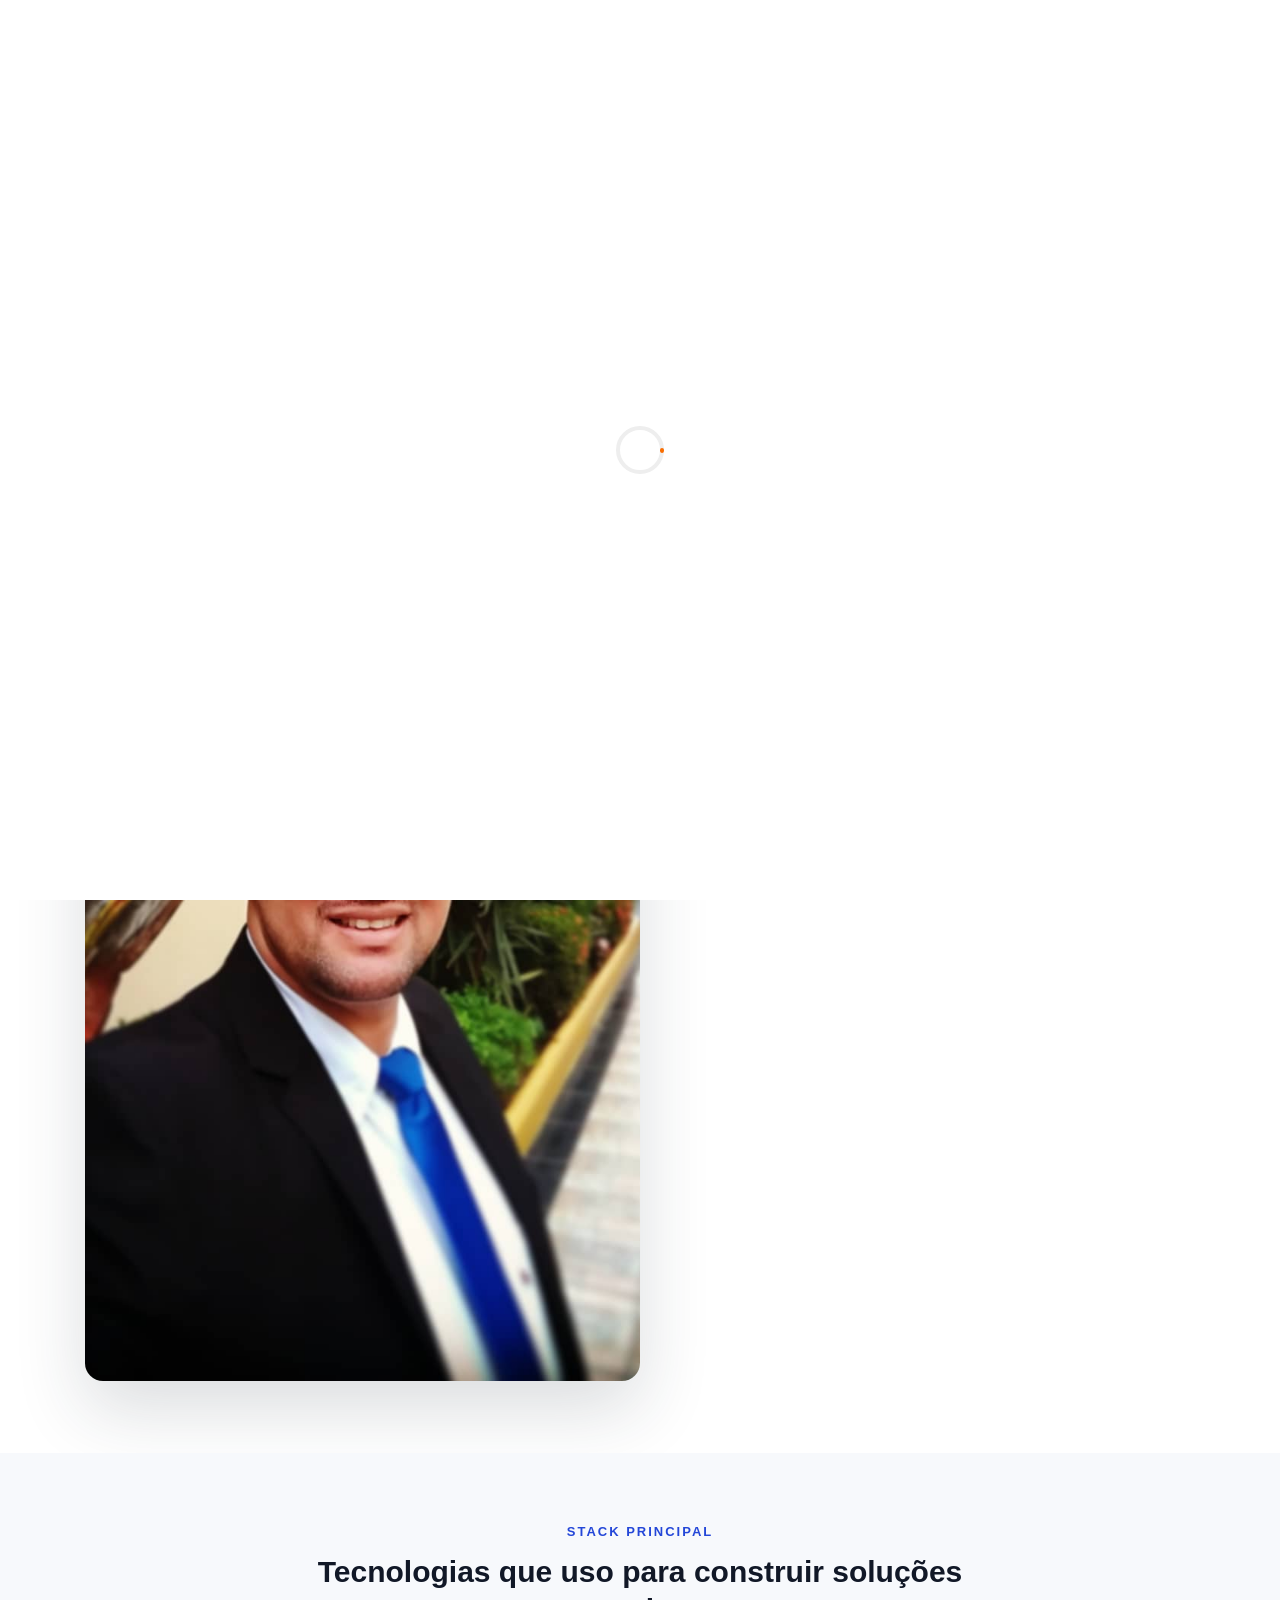
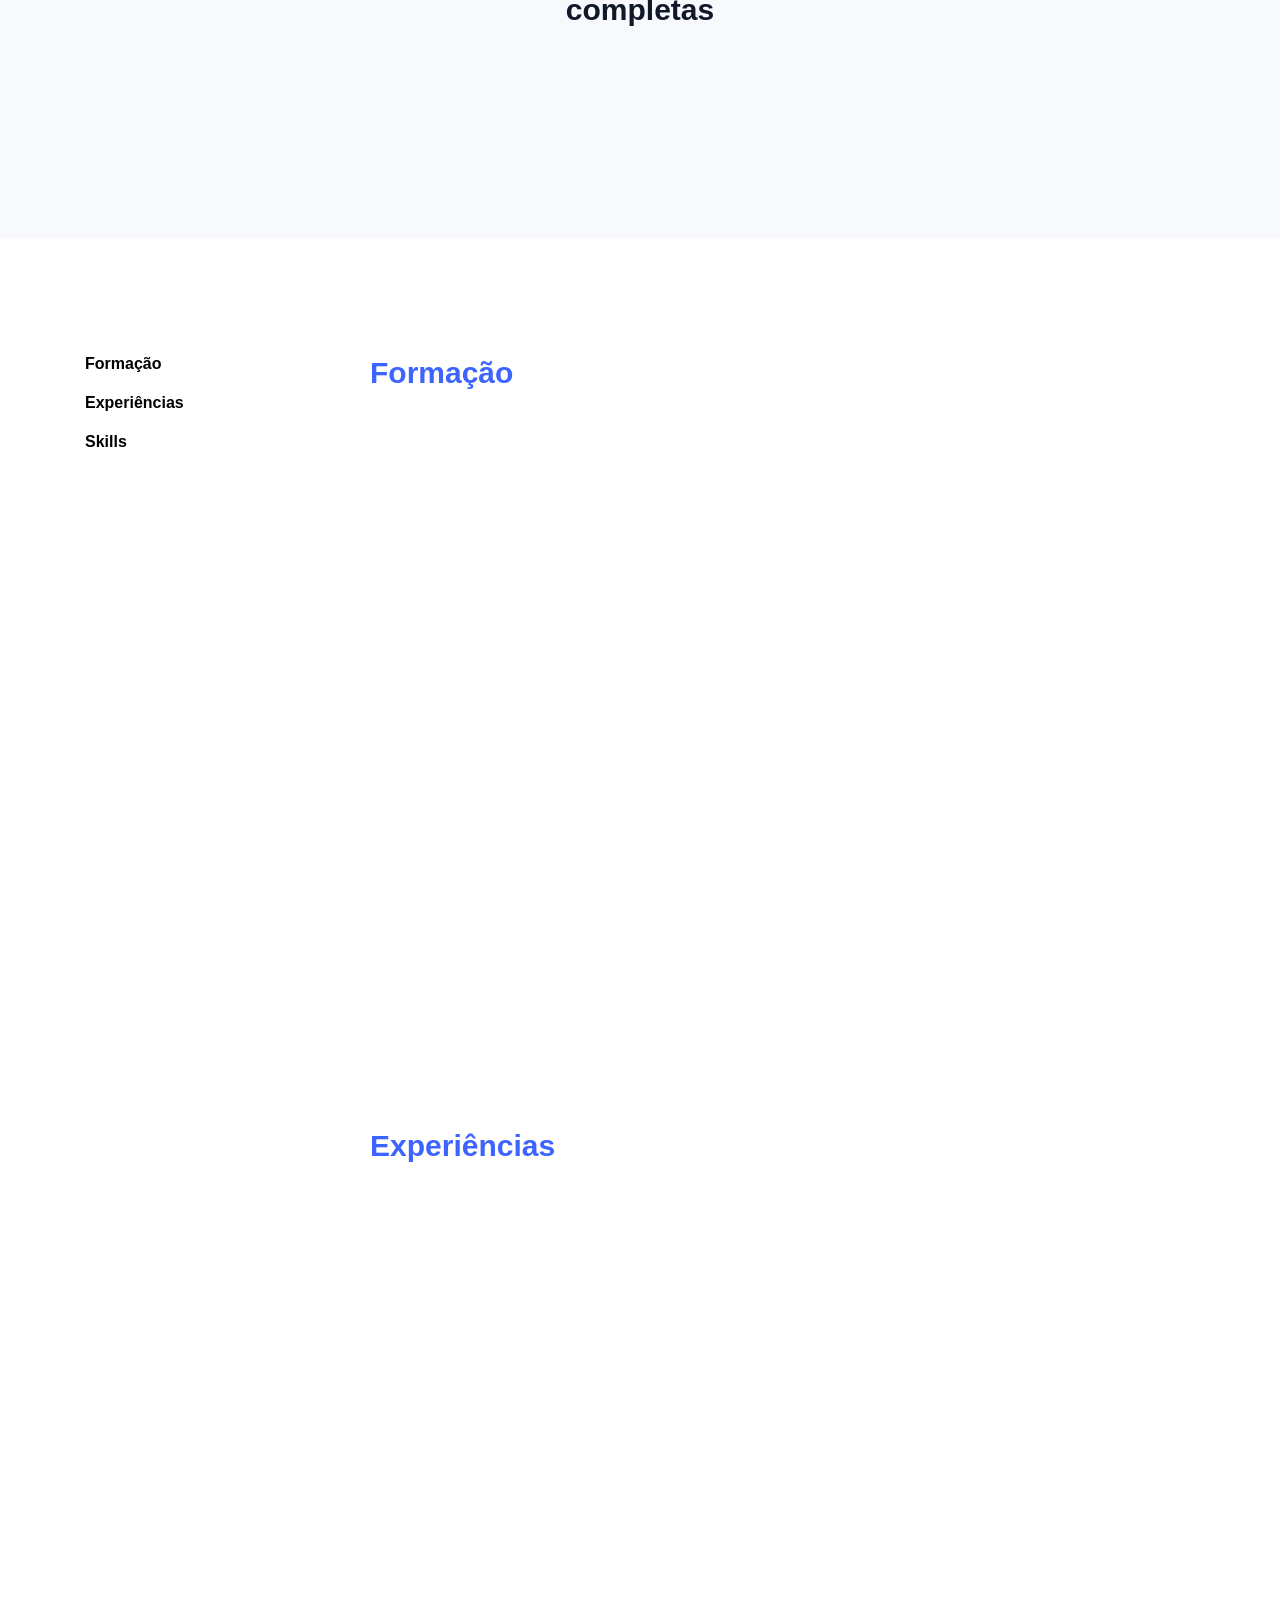
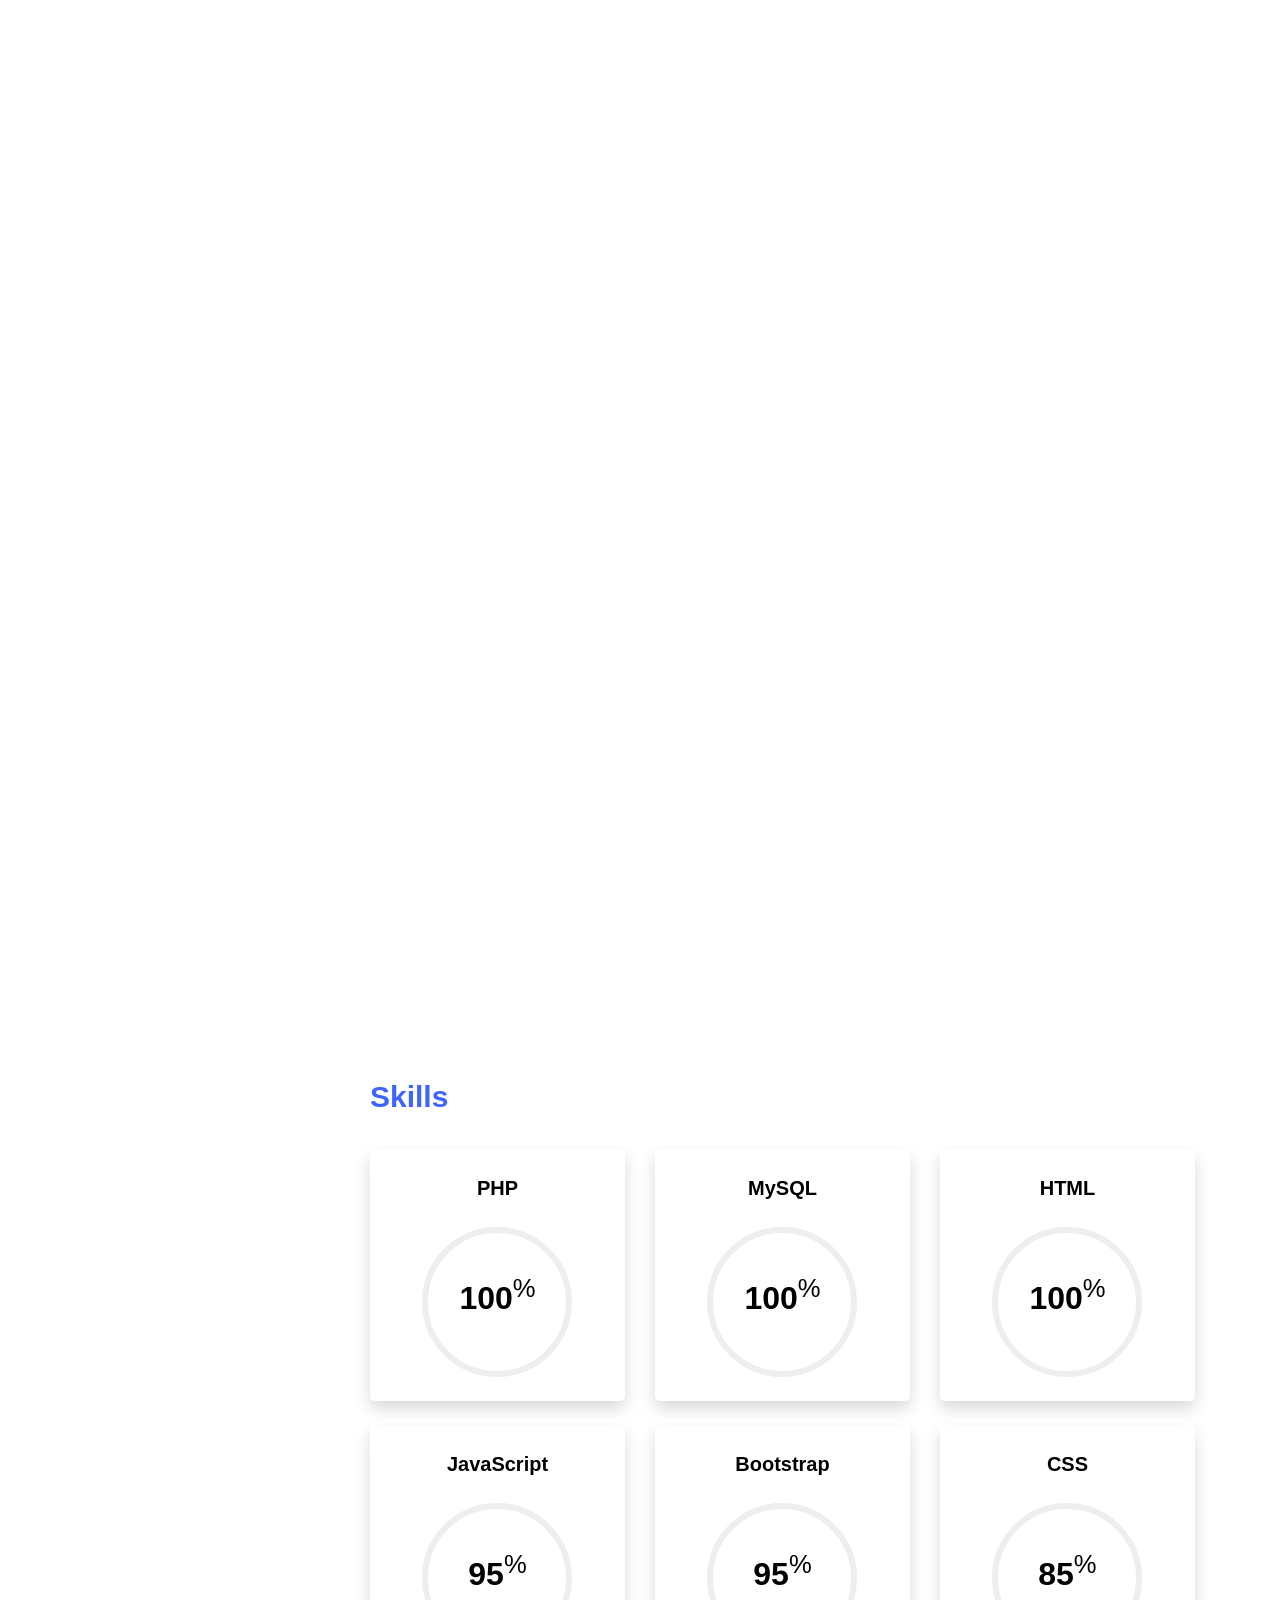
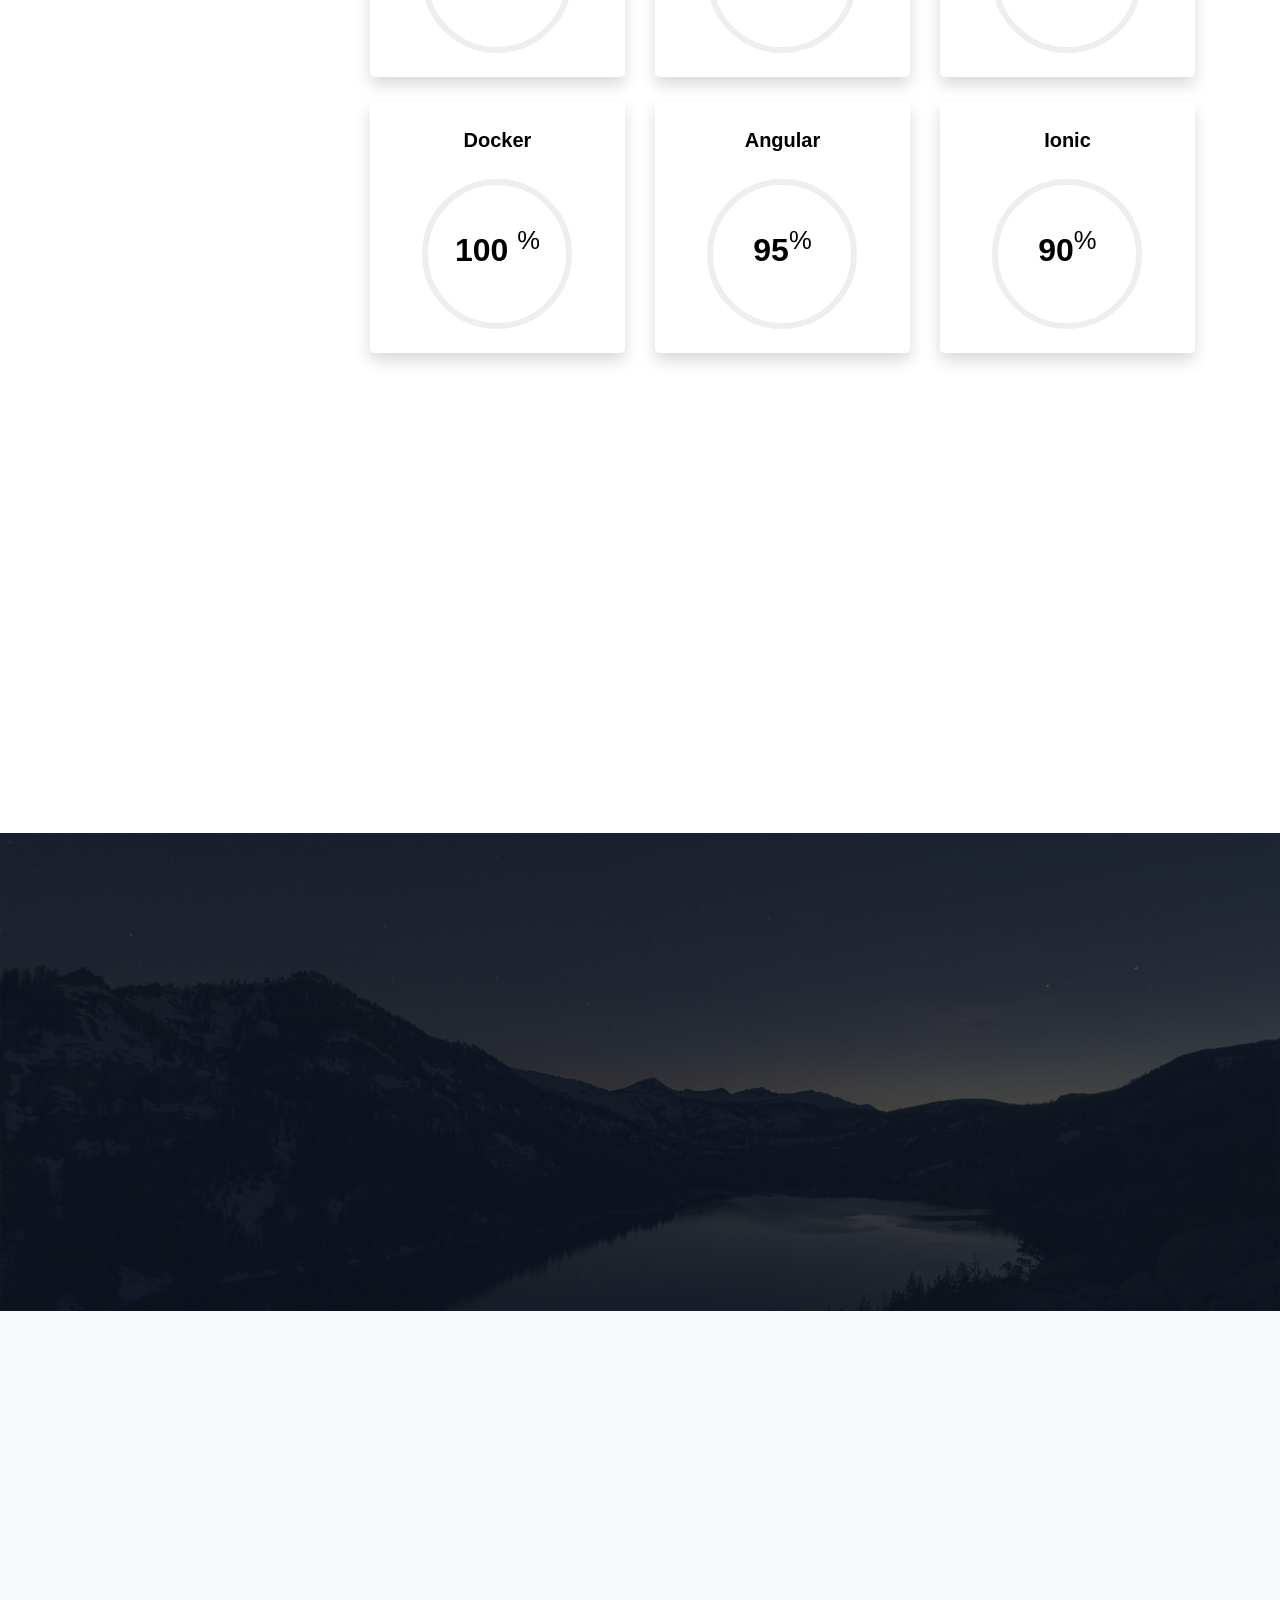
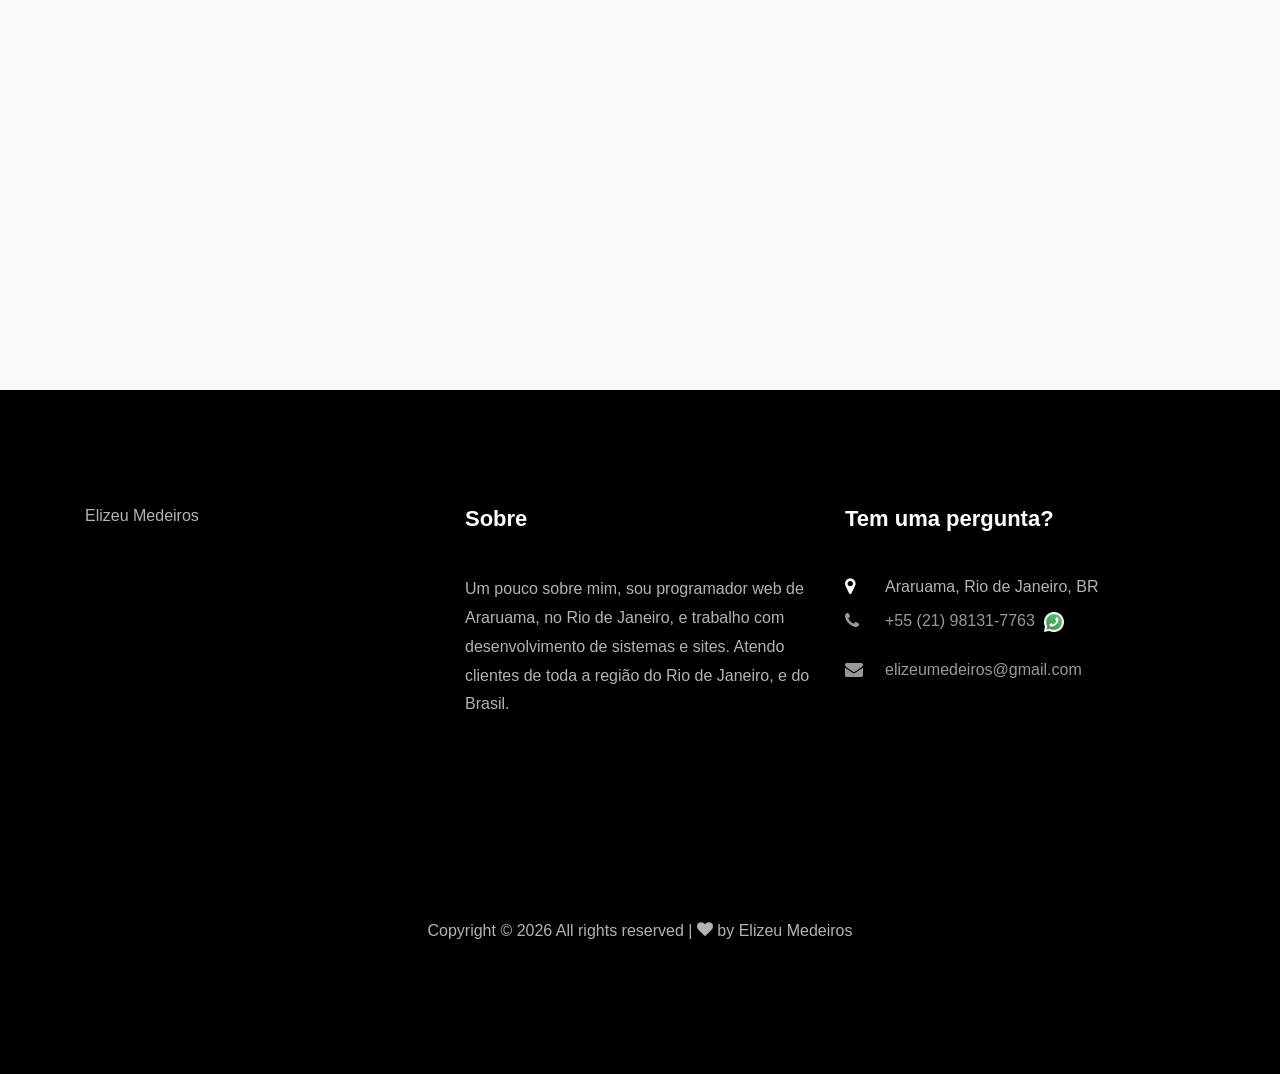
==== commit 394fda43: "melhorias" ====
--- a/index.html
+++ b/index.html
@@ -44,7 +44,7 @@
 
 <body data-spy="scroll" data-target=".site-navbar-target" data-offset="300">
 
-    <a class="skip-link" href="#about-section">Pular para o conteúdo</a>
+    <a class="skip-link" href="#main-content">Pular para o conteúdo</a>
 
     <nav class="navbar navbar-expand-lg navbar-dark ftco_navbar ftco-navbar-light site-navbar-target" id="ftco-navbar">
         <div class="container">
@@ -67,6 +67,7 @@
             </div>
         </div>
     </nav>
+    <main id="main-content" tabindex="-1">
     <section class="hero-wrap js-fullheight">
         <div class="overlay"></div>
         <div class="container">
@@ -182,34 +183,43 @@
             </div>
             <div class="row">
                 <div class="col-sm ftco-animate">
-                    <div class="partner"><img src="images/laravel-logo.png" class="img-fluid" alt="Laravel"></div>
+                    <div class="partner"><img src="images/laravel-logo.png" class="img-fluid" alt="Laravel" width="431"
+                            height="125"></div>
                 </div>
                 <div class="col-sm ftco-animate">
-                    <div class="partner"><img src="images/codeigniter-logo.png" class="img-fluid" alt="CodeIgniter">
+                    <div class="partner"><img src="images/codeigniter-logo.png" class="img-fluid" alt="CodeIgniter"
+                            width="293" height="125">
                     </div>
                 </div>
                 <div class="col-sm ftco-animate">
-                    <div class="partner"><img src="images/yii2-logo.png" class="img-fluid" alt="Yii 2 Frameworks">
+                    <div class="partner"><img src="images/yii2-logo.png" class="img-fluid" alt="Yii 2 Frameworks"
+                            width="577" height="125">
                     </div>
                 </div>
                 <div class="col-sm ftco-animate">
-                    <div class="partner"><img src="images/java.png" class="img-fluid" alt="Java"></div>
+                    <div class="partner"><img src="images/java.png" class="img-fluid" alt="Java" width="768"
+                            height="768"></div>
                 </div>
                 <div class="col-sm ftco-animate">
-                    <div class="partner"><img src="images/spring-boot.png" class="img-fluid" alt="Spring Boot"></div>
+                    <div class="partner"><img src="images/spring-boot.png" class="img-fluid" alt="Spring Boot"
+                            width="585" height="223"></div>
                 </div>
 
                 <div class="col-sm ftco-animate">
-                    <div class="partner"><img src="images/mysql-logo.png" class="img-fluid" alt="MySQL"></div>
+                    <div class="partner"><img src="images/mysql-logo.png" class="img-fluid" alt="MySQL" width="300"
+                            height="156"></div>
                 </div>
                 <div class="col-sm ftco-animate">
-                    <div class="partner"><img src="images/bootstrap-logo.png" class="img-fluid" alt="Bootstrap"></div>
+                    <div class="partner"><img src="images/bootstrap-logo.png" class="img-fluid" alt="Bootstrap"
+                            width="300" height="76"></div>
                 </div>
                 <div class="col-sm ftco-animate">
-                    <div class="partner"><img src="images/angular-logo.png" class="img-fluid" alt="Angular"></div>
+                    <div class="partner"><img src="images/angular-logo.png" class="img-fluid" alt="Angular"
+                            width="1280" height="348"></div>
                 </div>
                 <div class="col-sm ftco-animate">
-                    <div class="partner"><img src="images/ionic-logo.png" class="img-fluid" alt="Ionic"></div>
+                    <div class="partner"><img src="images/ionic-logo.png" class="img-fluid" alt="Ionic" width="2560"
+                            height="863"></div>
                 </div>
             </div>
         </div>
@@ -1312,6 +1322,8 @@
     </section>
 
 
+    </main>
+
     <footer class="ftco-footer ftco-section">
         <div class="container">
             <div class="row mb-5">
@@ -1371,7 +1383,7 @@
                         <div class="block-23 mb-4">
                             <ul>
                                 <li><span class="icon icon-map-marker"></span><span class="text"> Araruama, Rio de
-                                        Janeiro, BR</span></li>-
+                                        Janeiro, BR</span></li>
                                 <li><a target="_blank" rel="noopener"
                                         href="https://wa.me/5521981317763/?text=Olá estou vindo através do seu portifólio no Github"><span
                                             class="icon icon-phone"></span><span class="text">+55 (21) 98131-7763
@@ -1413,8 +1425,7 @@
     </div>
 
 
-    <script src="js/jquery.min.js"></script>
-    <script src="js/jquery-migrate-3.0.1.min.js"></script>
+    <script src="js/jquery-3.2.1.min.js"></script>
     <script src="js/popper.min.js"></script>
     <script src="js/bootstrap.min.js"></script>
     <script src="js/jquery.easing.1.3.js"></script>
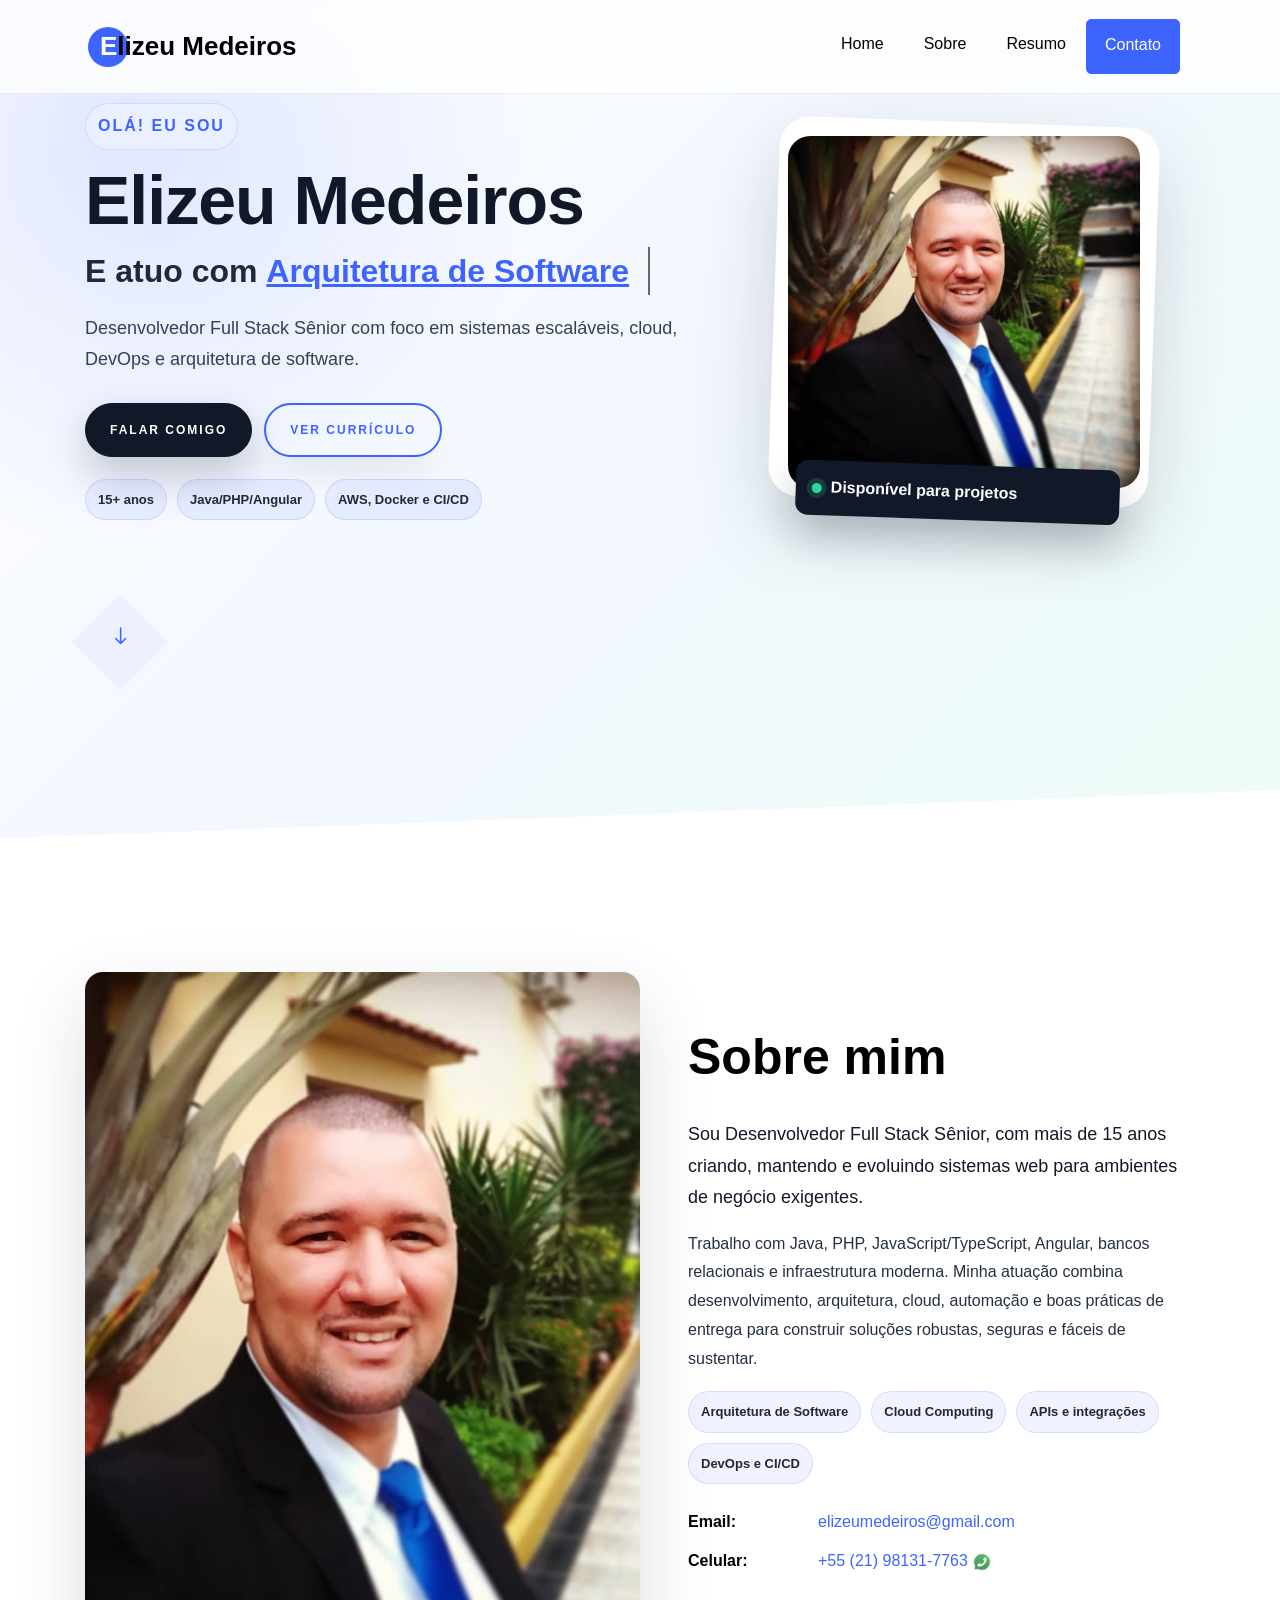
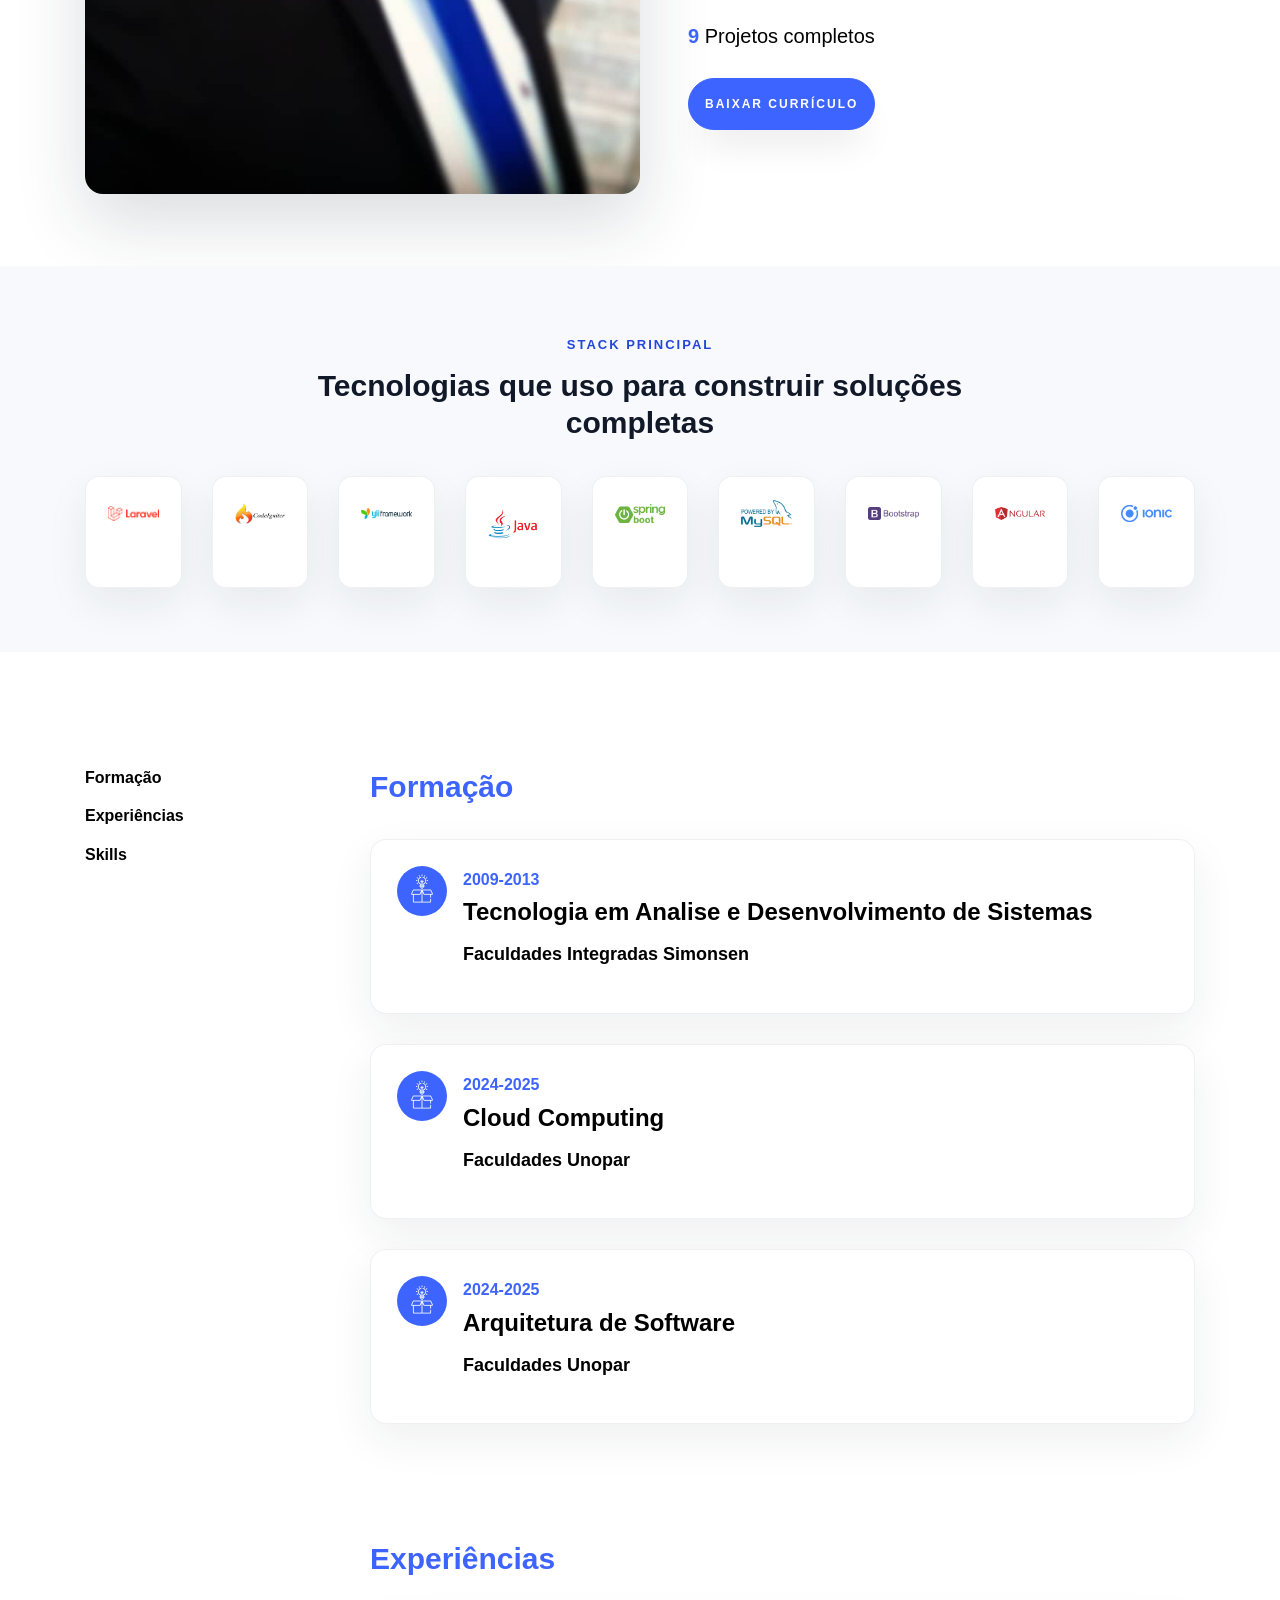
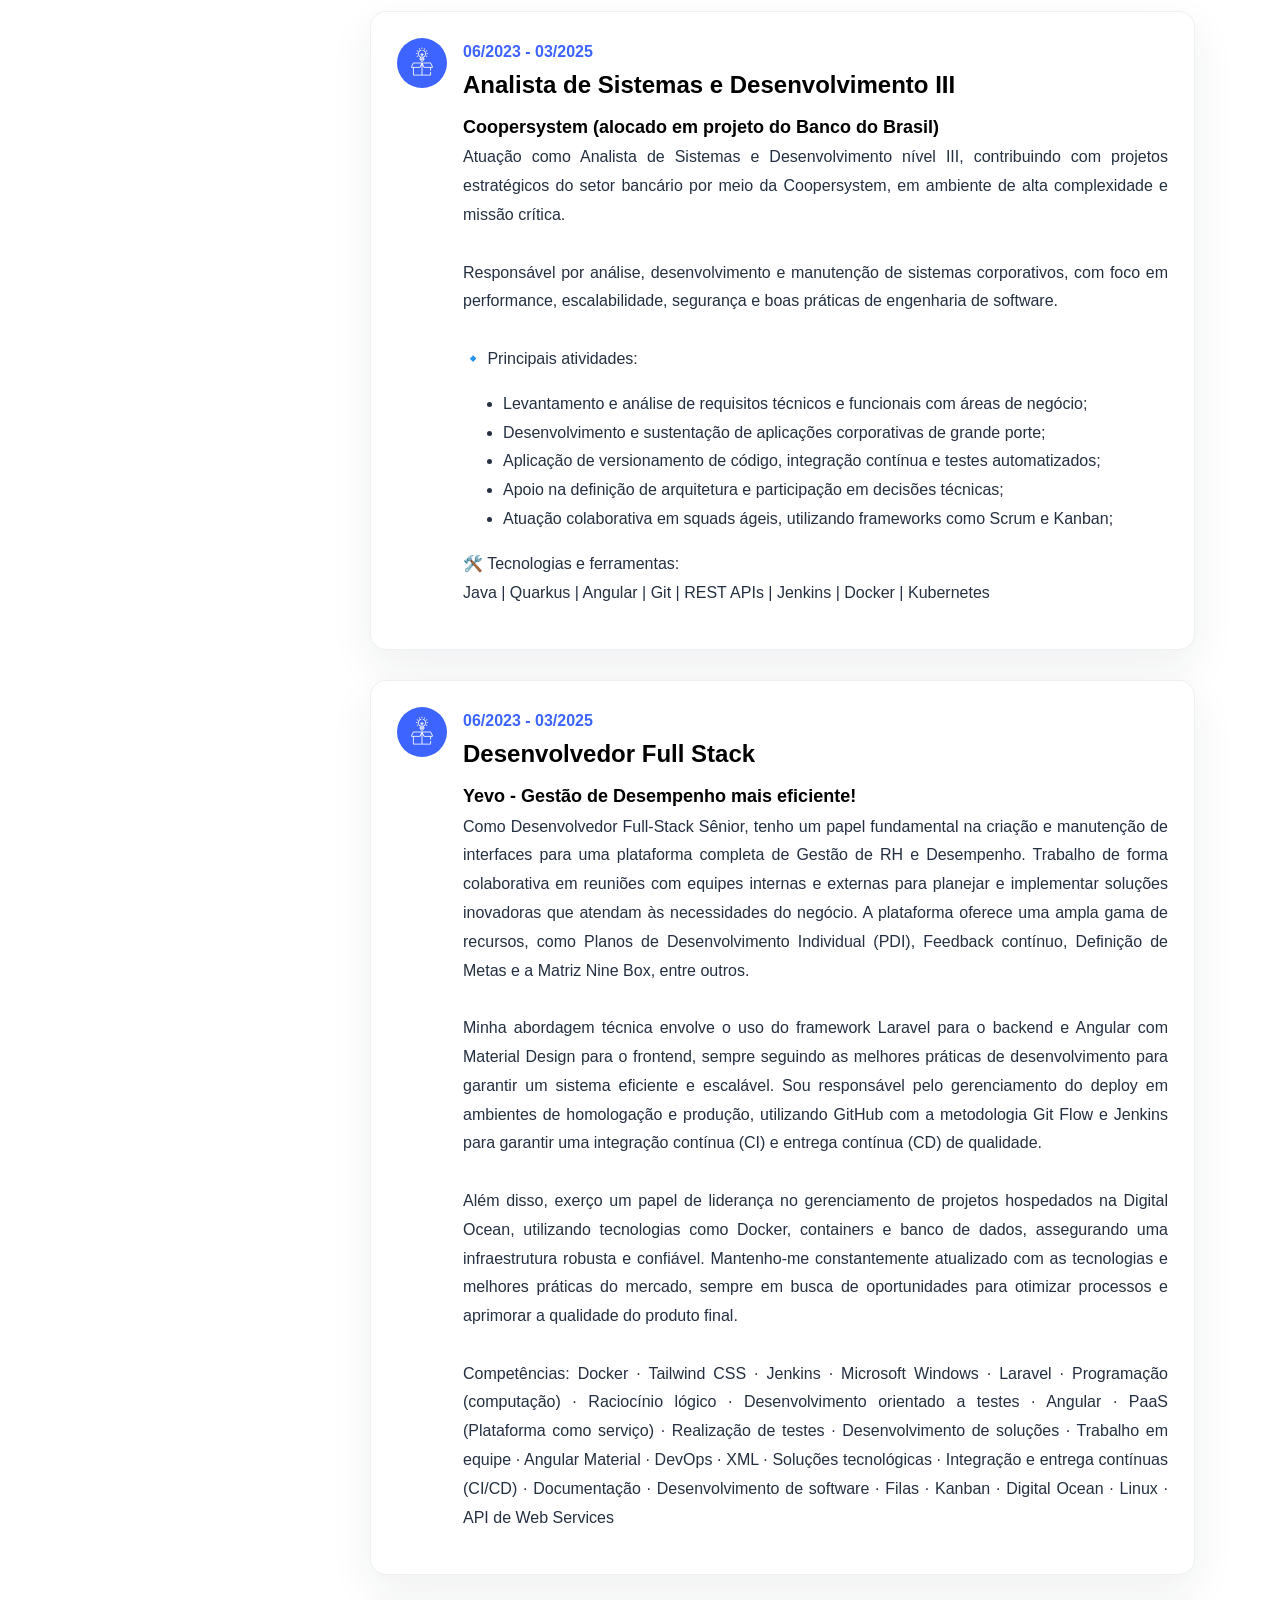
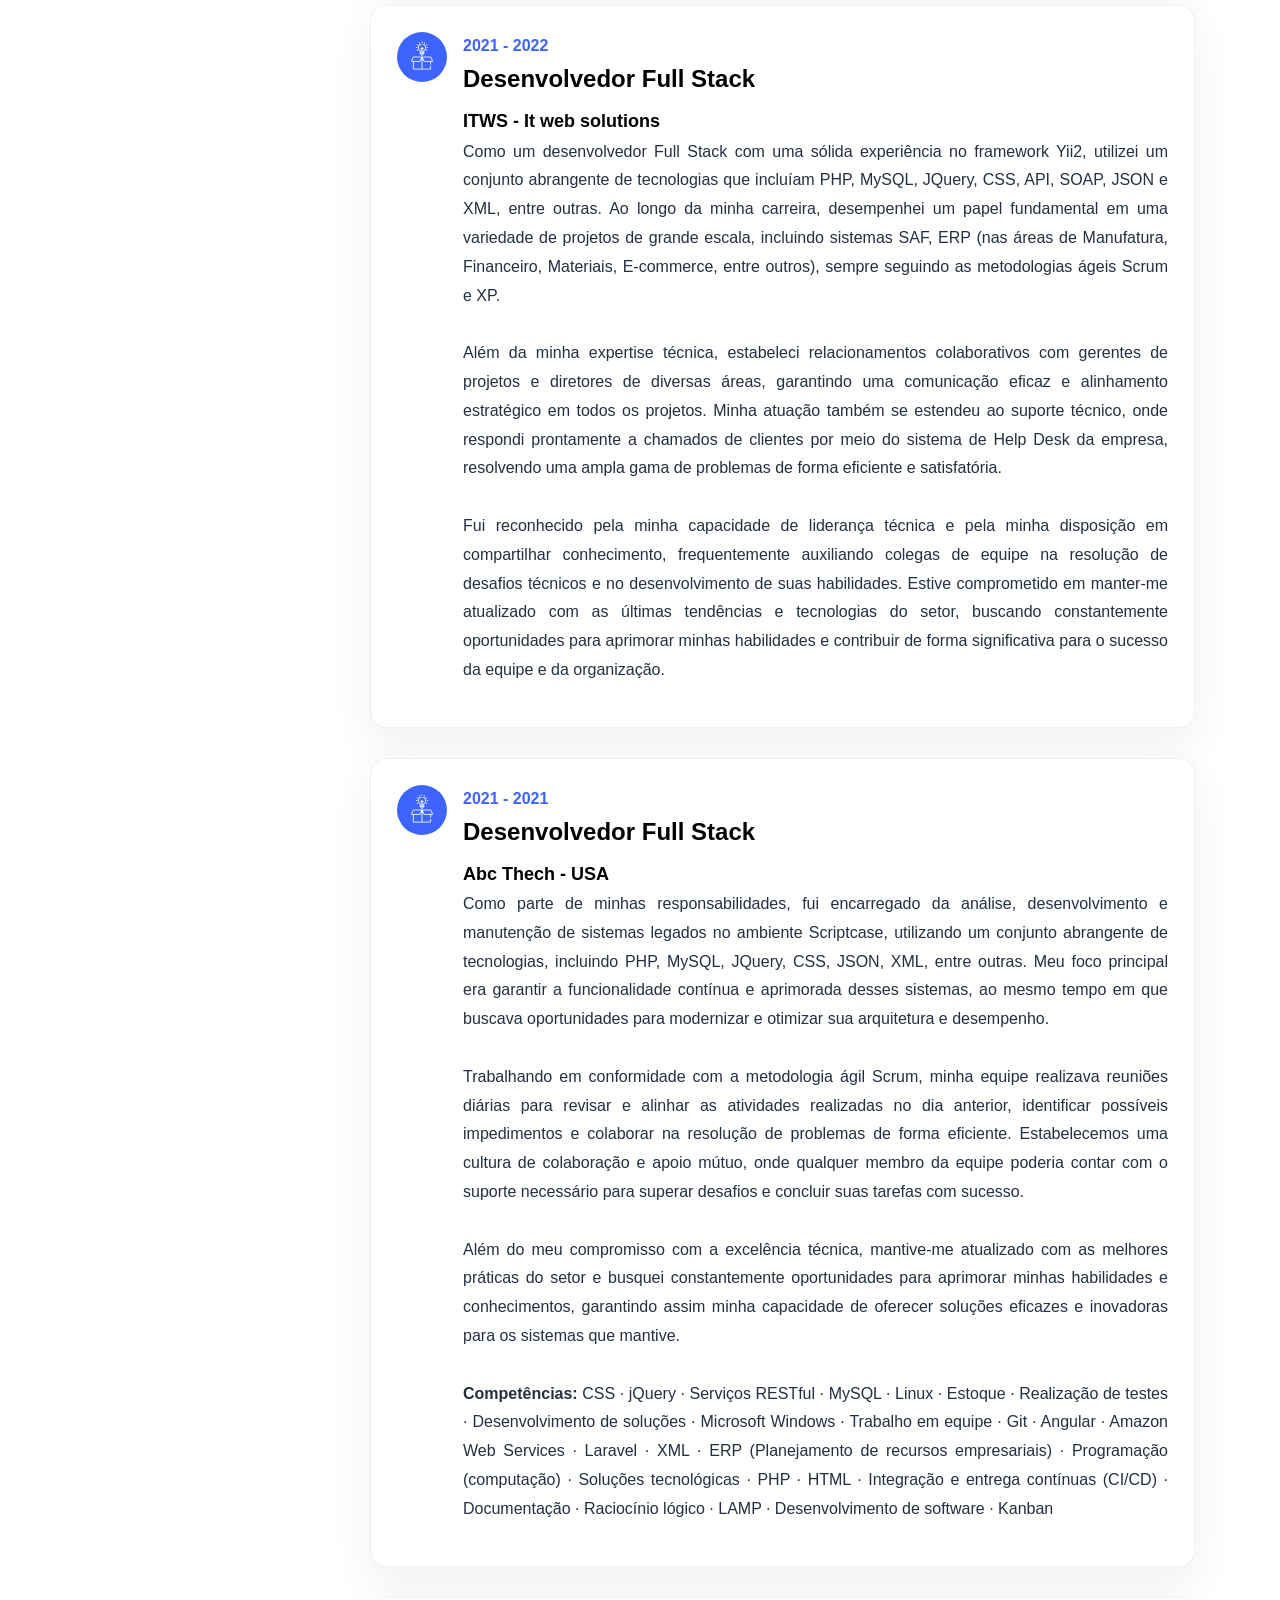
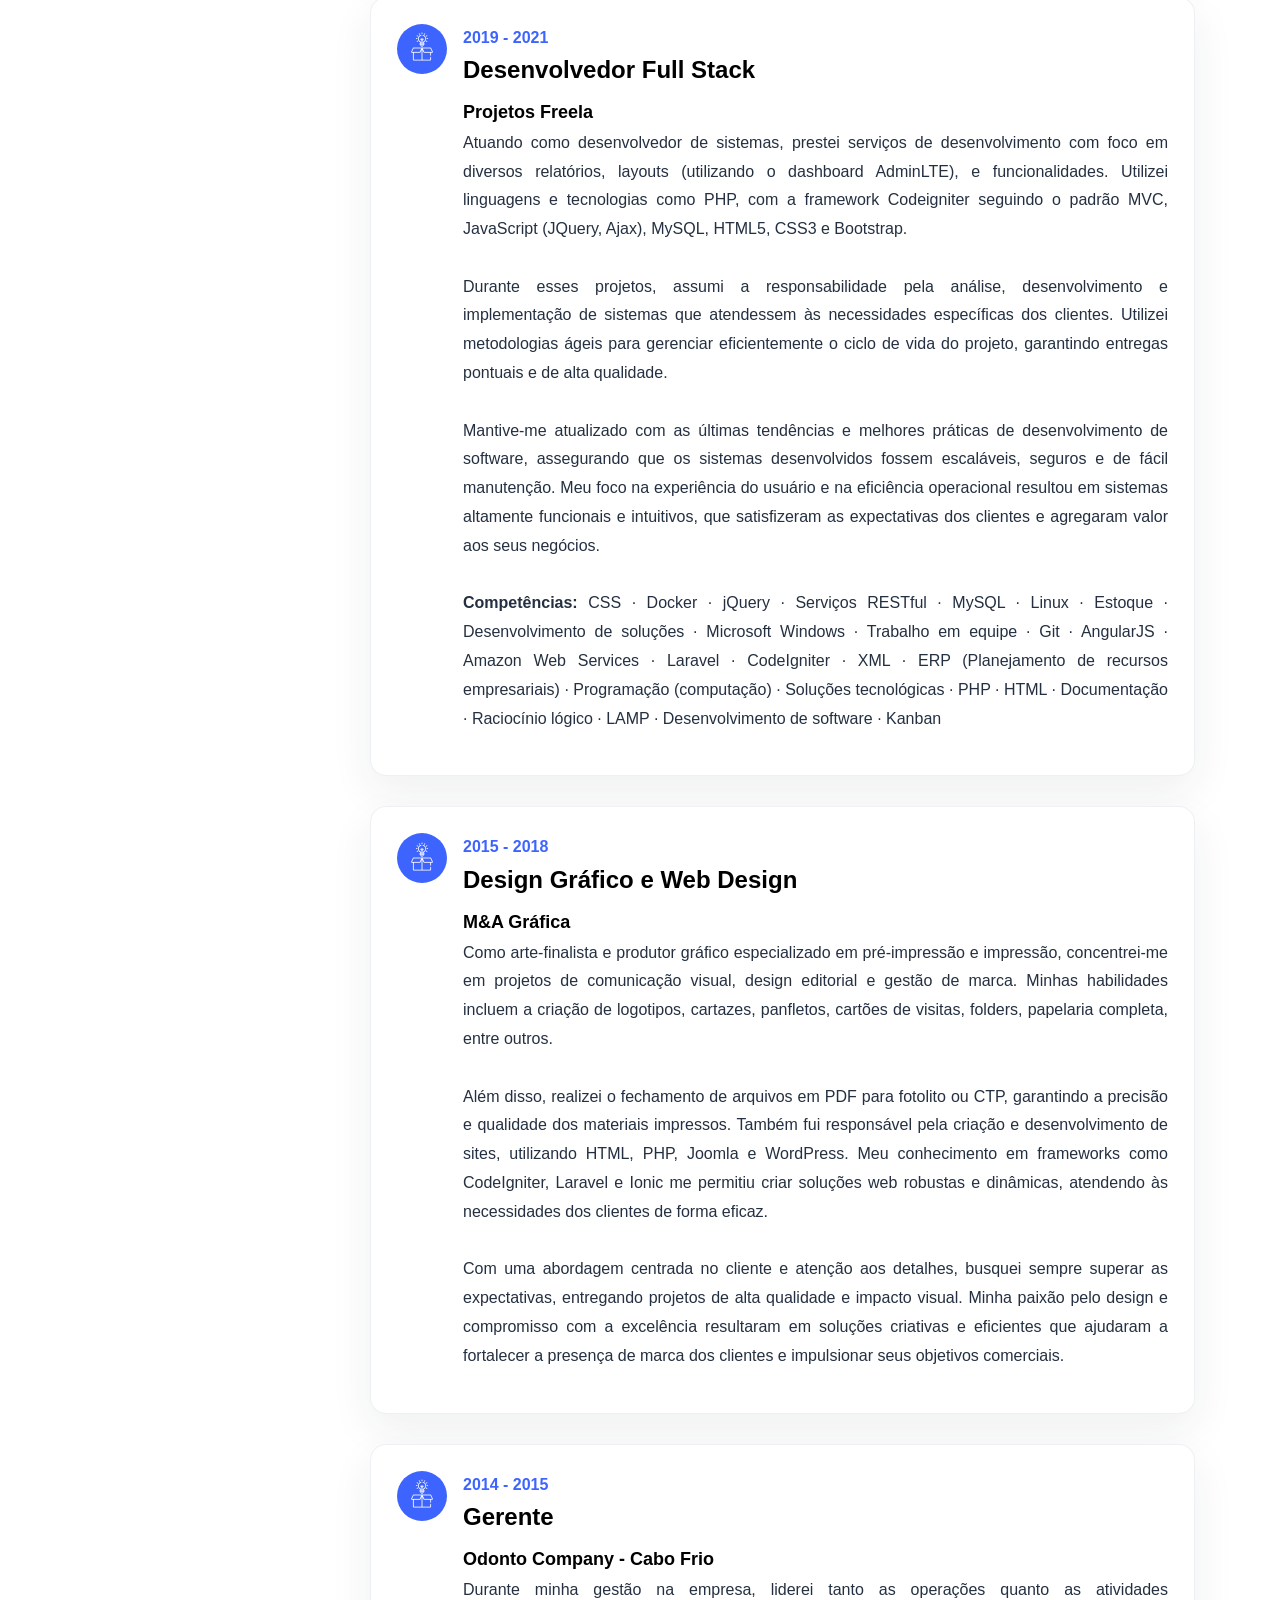
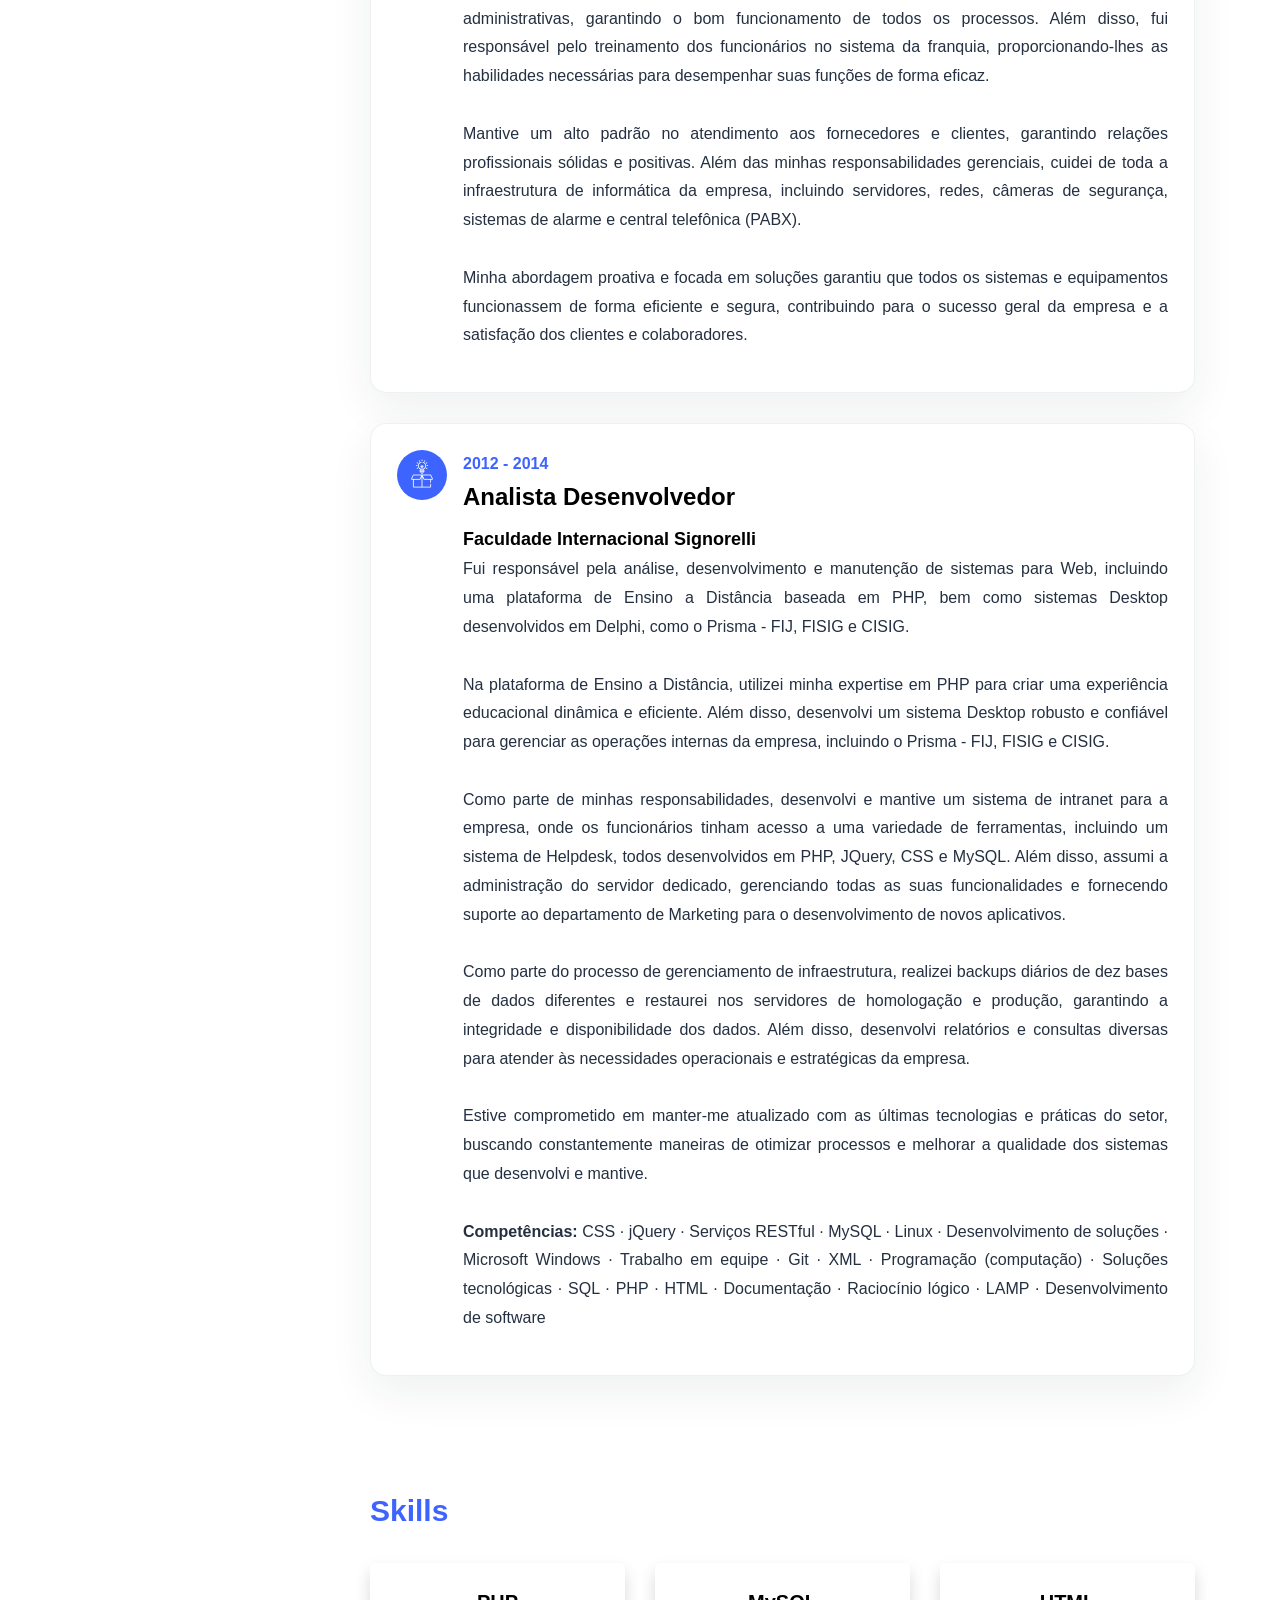
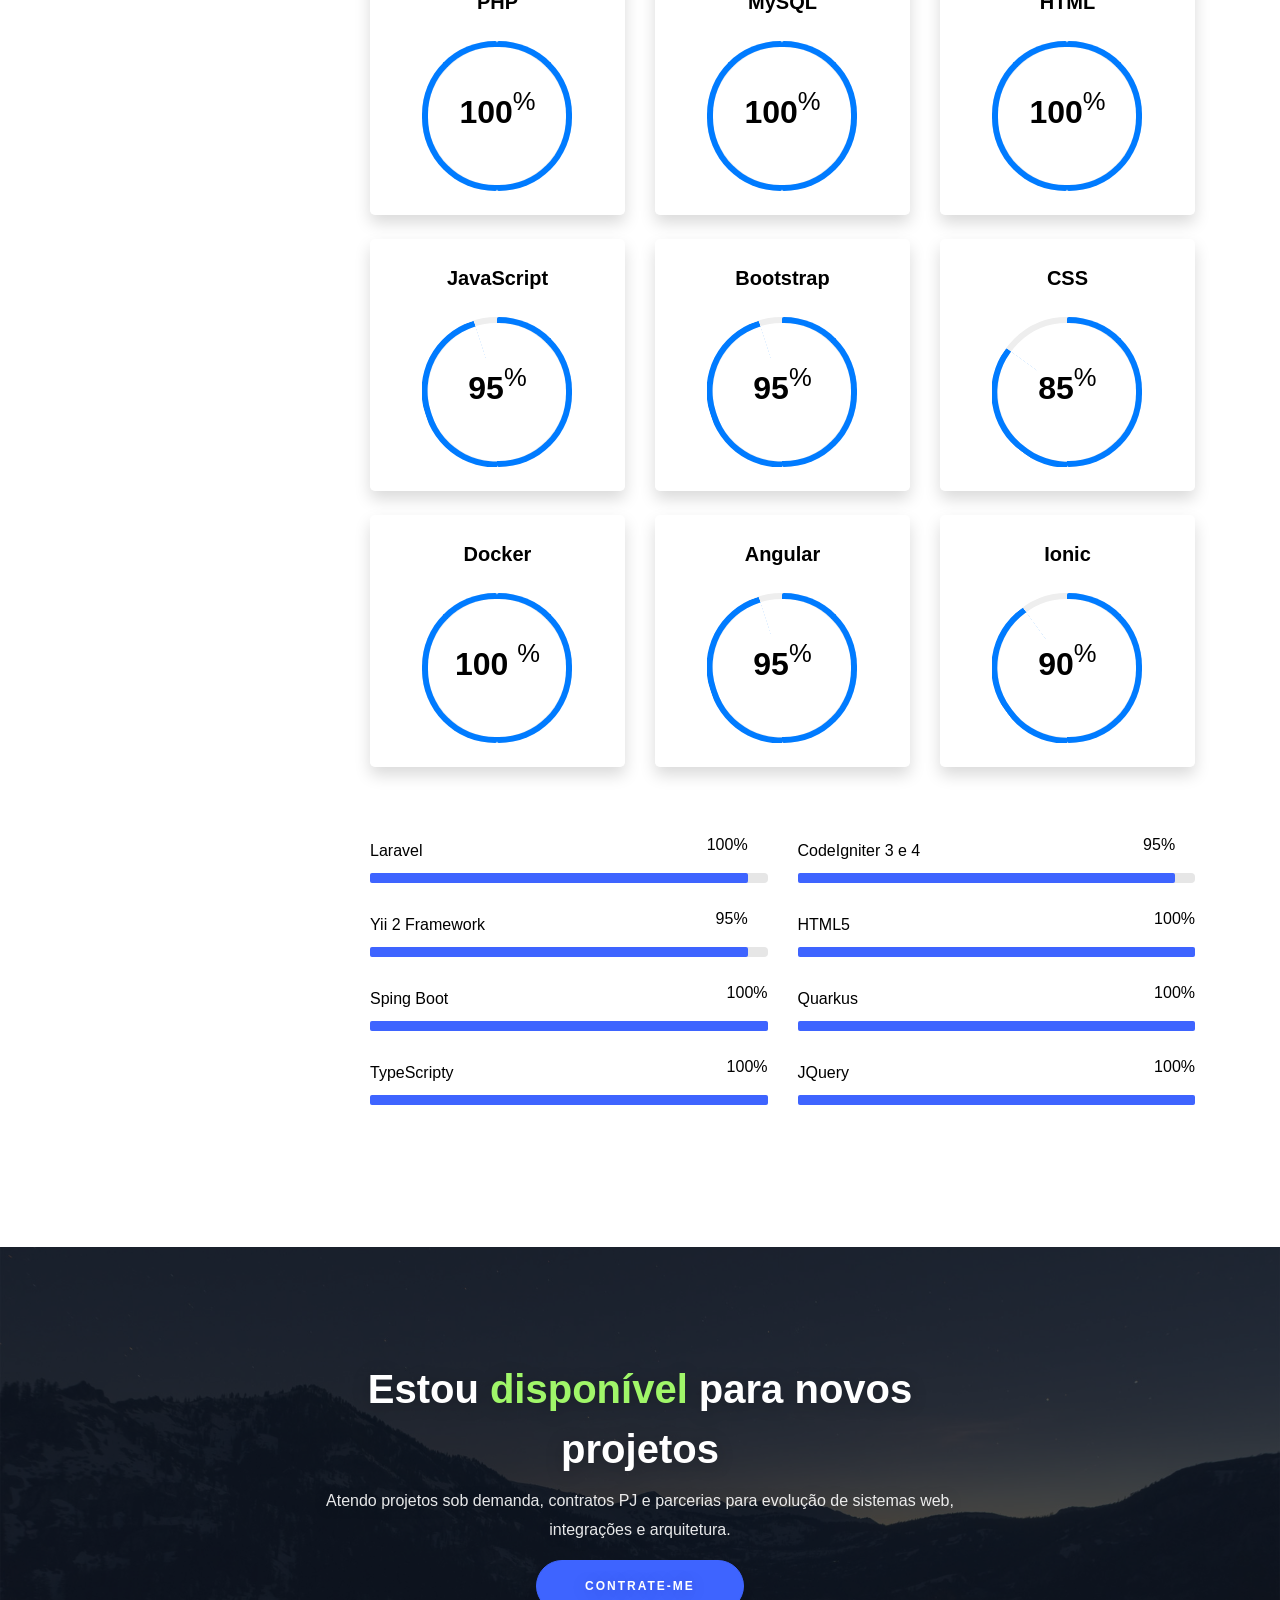
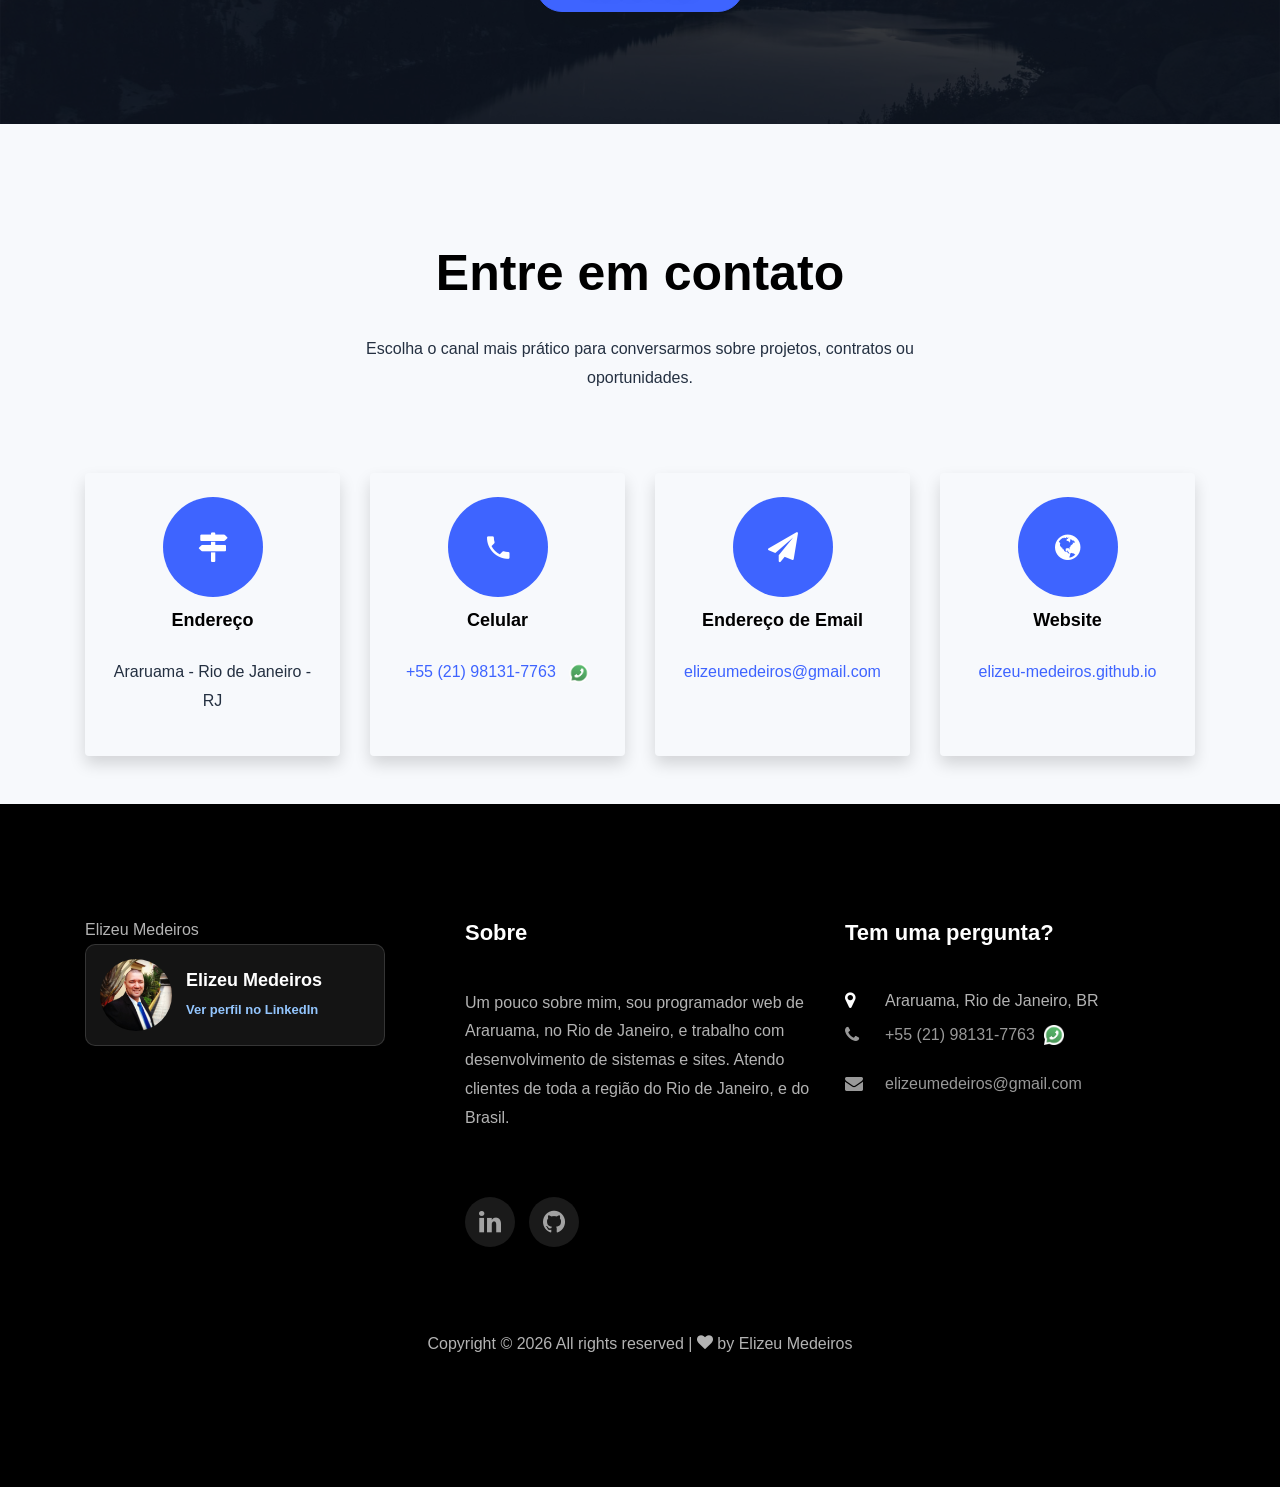
==== commit 3af67edd: "melhoria" ====
--- a/index.html
+++ b/index.html
@@ -21,10 +21,6 @@
     <link rel="preload" href="css/open-iconic-bootstrap.min.css" as="style"
         onload="this.onload=null;this.rel='stylesheet'">
     <link rel="preload" href="css/animate.css" as="style" onload="this.onload=null;this.rel='stylesheet'">
-    <link rel="preload" href="css/owl.carousel.min.css" as="style" onload="this.onload=null;this.rel='stylesheet'">
-    <link rel="preload" href="css/owl.theme.default.min.css" as="style" onload="this.onload=null;this.rel='stylesheet'">
-    <link rel="preload" href="css/magnific-popup.css" as="style" onload="this.onload=null;this.rel='stylesheet'">
-    <link rel="preload" href="css/aos.css" as="style" onload="this.onload=null;this.rel='stylesheet'">
     <link rel="preload" href="css/ionicons.min.css" as="style" onload="this.onload=null;this.rel='stylesheet'">
     <link rel="preload" href="css/flaticon.css" as="style" onload="this.onload=null;this.rel='stylesheet'">
     <link rel="preload" href="css/icomoon.css" as="style" onload="this.onload=null;this.rel='stylesheet'">
@@ -32,10 +28,6 @@
     <noscript>
         <link rel="stylesheet" href="css/open-iconic-bootstrap.min.css">
         <link rel="stylesheet" href="css/animate.css">
-        <link rel="stylesheet" href="css/owl.carousel.min.css">
-        <link rel="stylesheet" href="css/owl.theme.default.min.css">
-        <link rel="stylesheet" href="css/magnific-popup.css">
-        <link rel="stylesheet" href="css/aos.css">
         <link rel="stylesheet" href="css/ionicons.min.css">
         <link rel="stylesheet" href="css/flaticon.css">
         <link rel="stylesheet" href="css/icomoon.css">
@@ -1331,9 +1323,20 @@
                     <div class="ftco-footer-widget mb-4">
                         <div class="badge-base LI-profile-badge" data-locale="pt_BR" data-size="medium"
                             data-theme="dark" data-type="VERTICAL" data-vanity="elizeu-medeiros-b2a0b348"
-                            data-version="v1"><a class="badge-base__link LI-simple-link"
-                                href="https://www.linkedin.com/in/elizeu-medeiros-b2a0b348?trk=profile-badge">Elizeu
-                                Medeiros</a></div>
+                            data-version="v1">
+                            <a class="badge-base__link LI-simple-link"
+                                href="https://www.linkedin.com/in/elizeu-medeiros-b2a0b348?trk=profile-badge"
+                                target="_blank" rel="noopener">Elizeu Medeiros</a>
+                        </div>
+                        <a class="linkedin-fallback-card" href="https://www.linkedin.com/in/elizeu-medeiros-b2a0b348"
+                            target="_blank" rel="noopener" aria-label="Perfil de Elizeu Medeiros no LinkedIn">
+                            <img src="images/elizeu-medeiros.jpg" alt="Elizeu Medeiros" width="72" height="72"
+                                loading="lazy" decoding="async">
+                            <span>
+                                <strong>Elizeu Medeiros</strong>
+                                <small>Ver perfil no LinkedIn</small>
+                            </span>
+                        </a>
 
                         <!-- <h2 class="ftco-heading-2">Serviços</h2>
                         <ul class="list-unstyled">
@@ -1425,19 +1428,10 @@
     </div>
 
 
-    <script src="js/jquery-3.2.1.min.js"></script>
-    <script src="js/popper.min.js"></script>
-    <script src="js/bootstrap.min.js"></script>
-    <script src="js/jquery.easing.1.3.js"></script>
-    <script src="js/jquery.waypoints.min.js"></script>
-    <script src="js/jquery.stellar.min.js"></script>
-    <script src="js/owl.carousel.min.js"></script>
-    <script src="js/jquery.magnific-popup.min.js"></script>
-    <script src="js/aos.js"></script>
-    <script src="js/jquery.animateNumber.min.js"></script>
-    <script src="js/scrollax.min.js"></script>
-
-    <script src="js/main.js"></script>
+    <script src="js/jquery-3.2.1.min.js" defer></script>
+    <script src="js/jquery.waypoints.min.js" defer></script>
+    <script src="js/jquery.animateNumber.min.js" defer></script>
+    <script src="js/main.js" defer></script>
 
     <script>
         if ('serviceWorker' in navigator) {
@@ -1448,9 +1442,32 @@
             });
         }
     </script>
-
     <script src="https://platform.linkedin.com/badges/js/profile.js" async defer type="text/javascript"></script>
-
+    <script>
+        window.addEventListener('load', function () {
+            var badge = document.querySelector('.LI-profile-badge');
+            var fallback = document.querySelector('.linkedin-fallback-card');
+
+            if (!badge || !fallback) {
+                return;
+            }
+
+            var updateLinkedInFallback = function () {
+                var hasRenderedBadge = badge.querySelector('iframe') || badge.offsetHeight > 80;
+                fallback.classList.toggle('is-visible', !hasRenderedBadge);
+            };
+
+            setTimeout(updateLinkedInFallback, 2500);
+            setTimeout(updateLinkedInFallback, 6000);
+
+            if ('MutationObserver' in window) {
+                new MutationObserver(updateLinkedInFallback).observe(badge, {
+                    childList: true,
+                    subtree: true
+                });
+            }
+        });
+    </script>
 </body>
 
 </html>
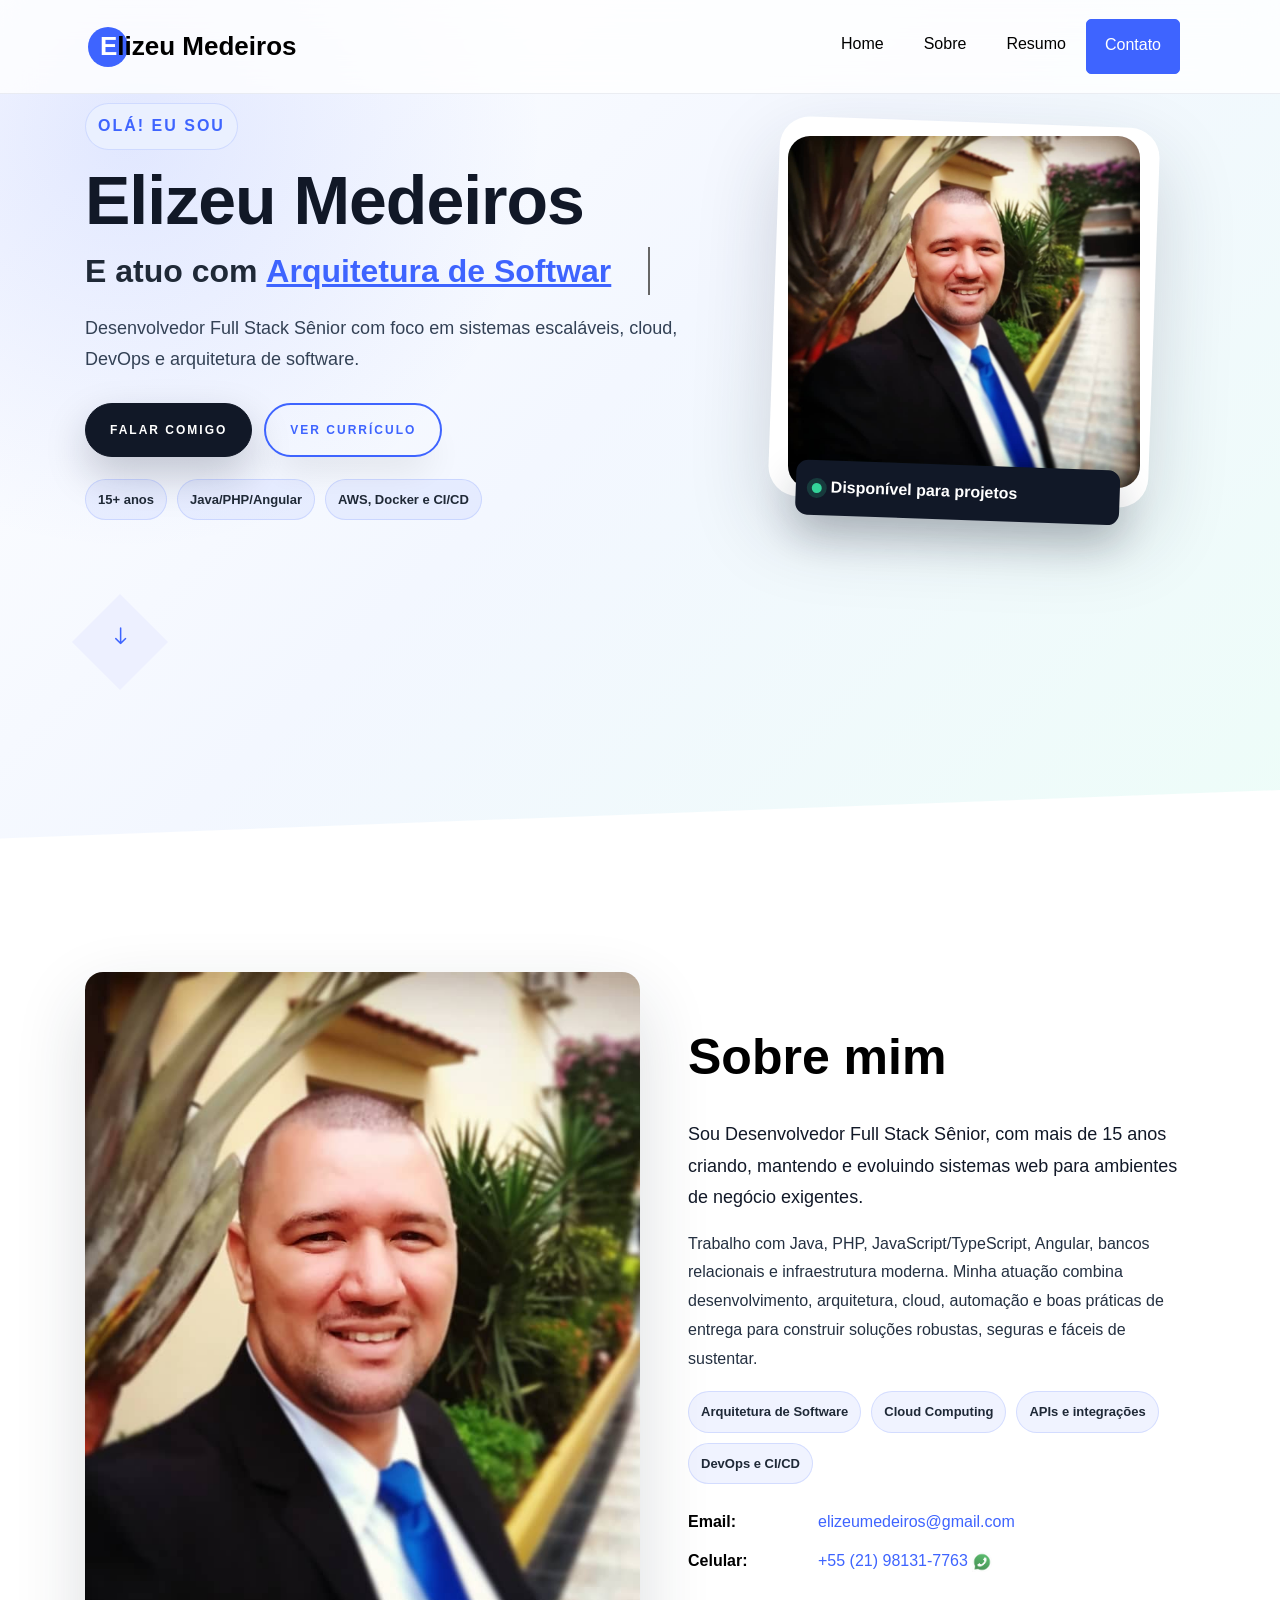
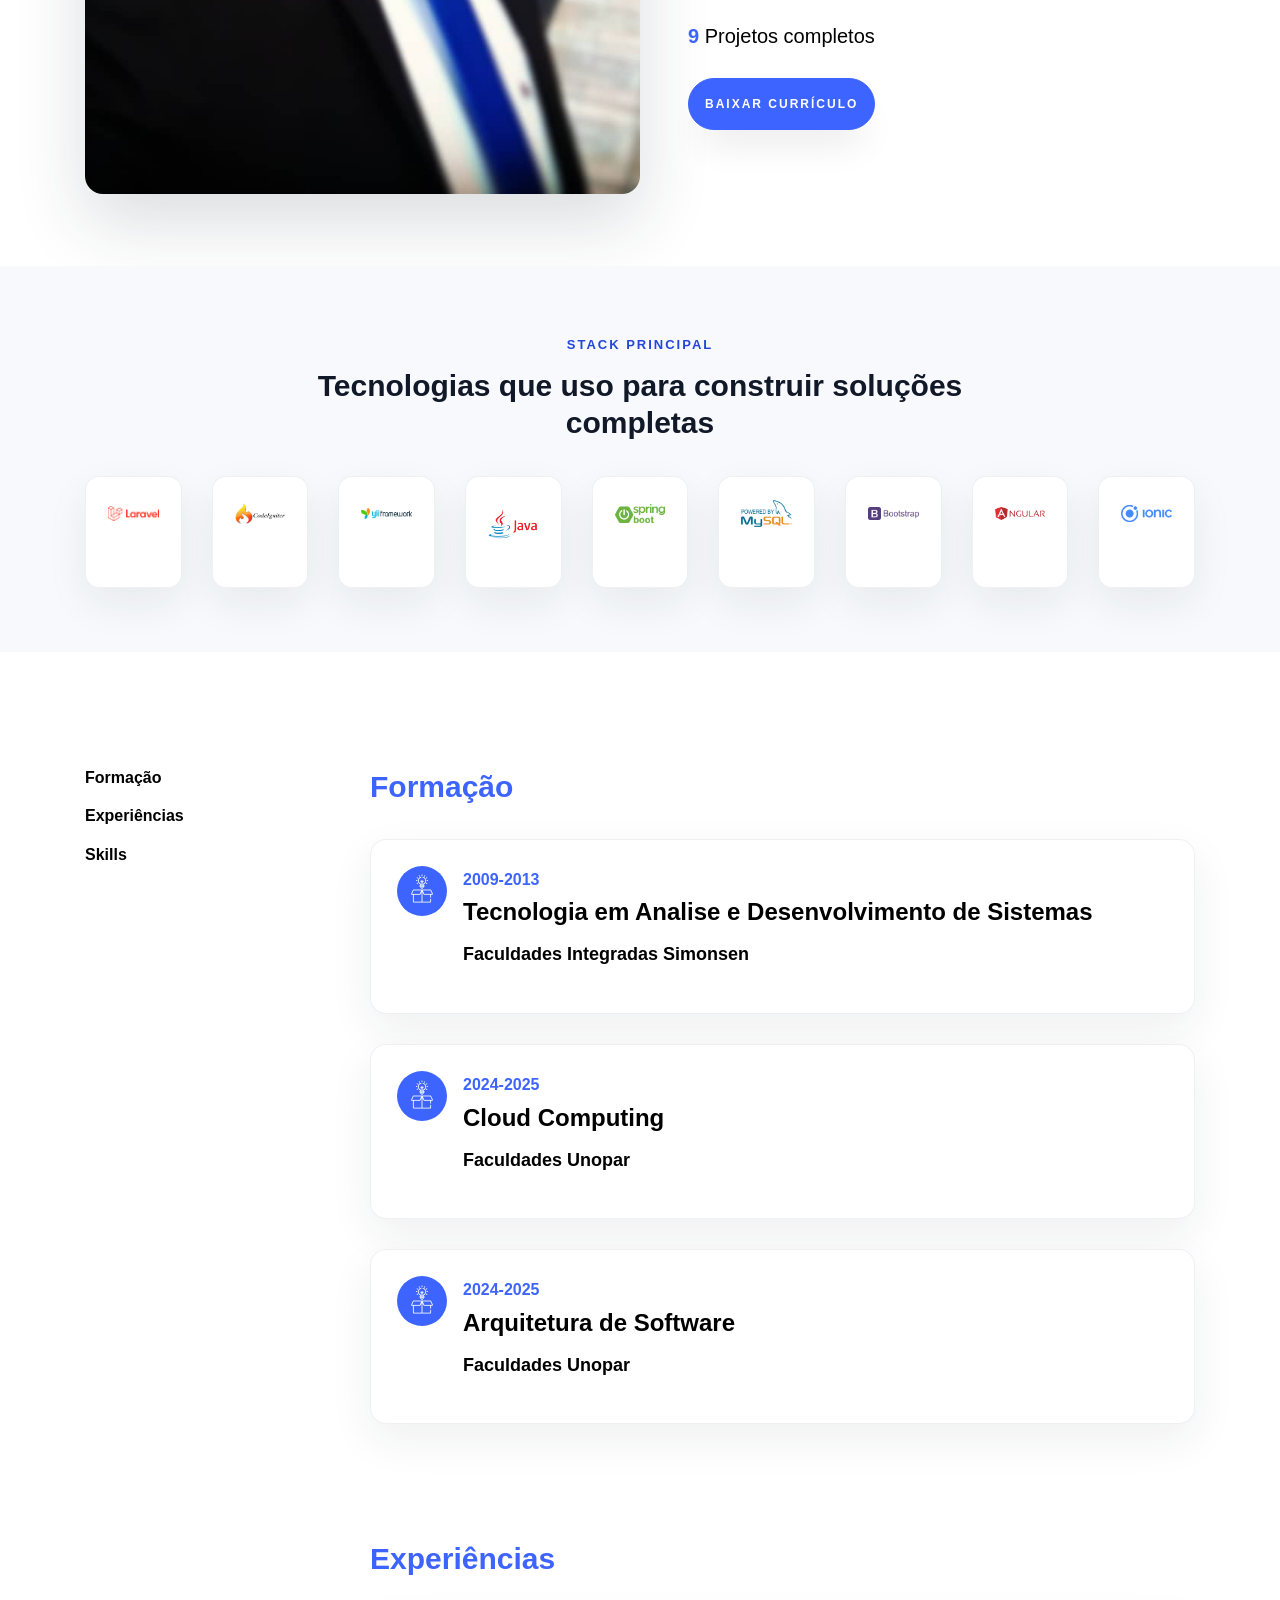
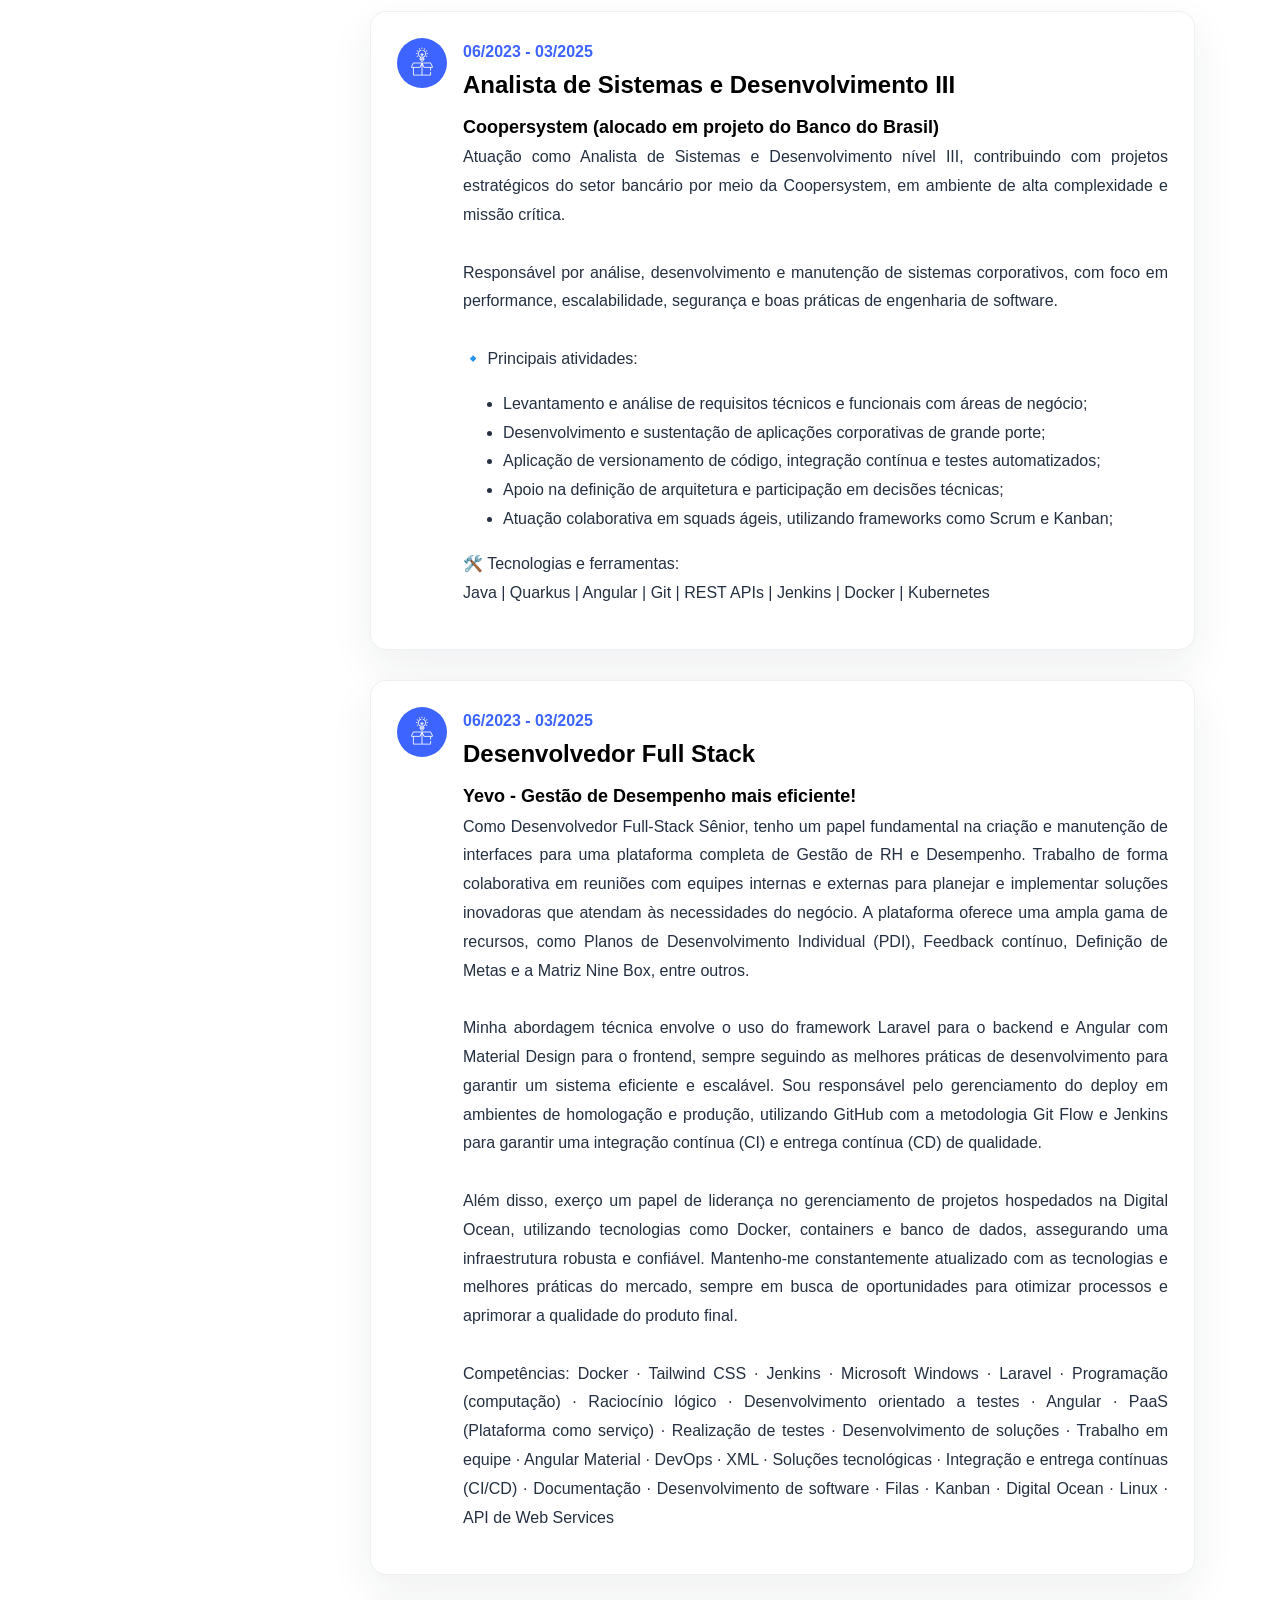
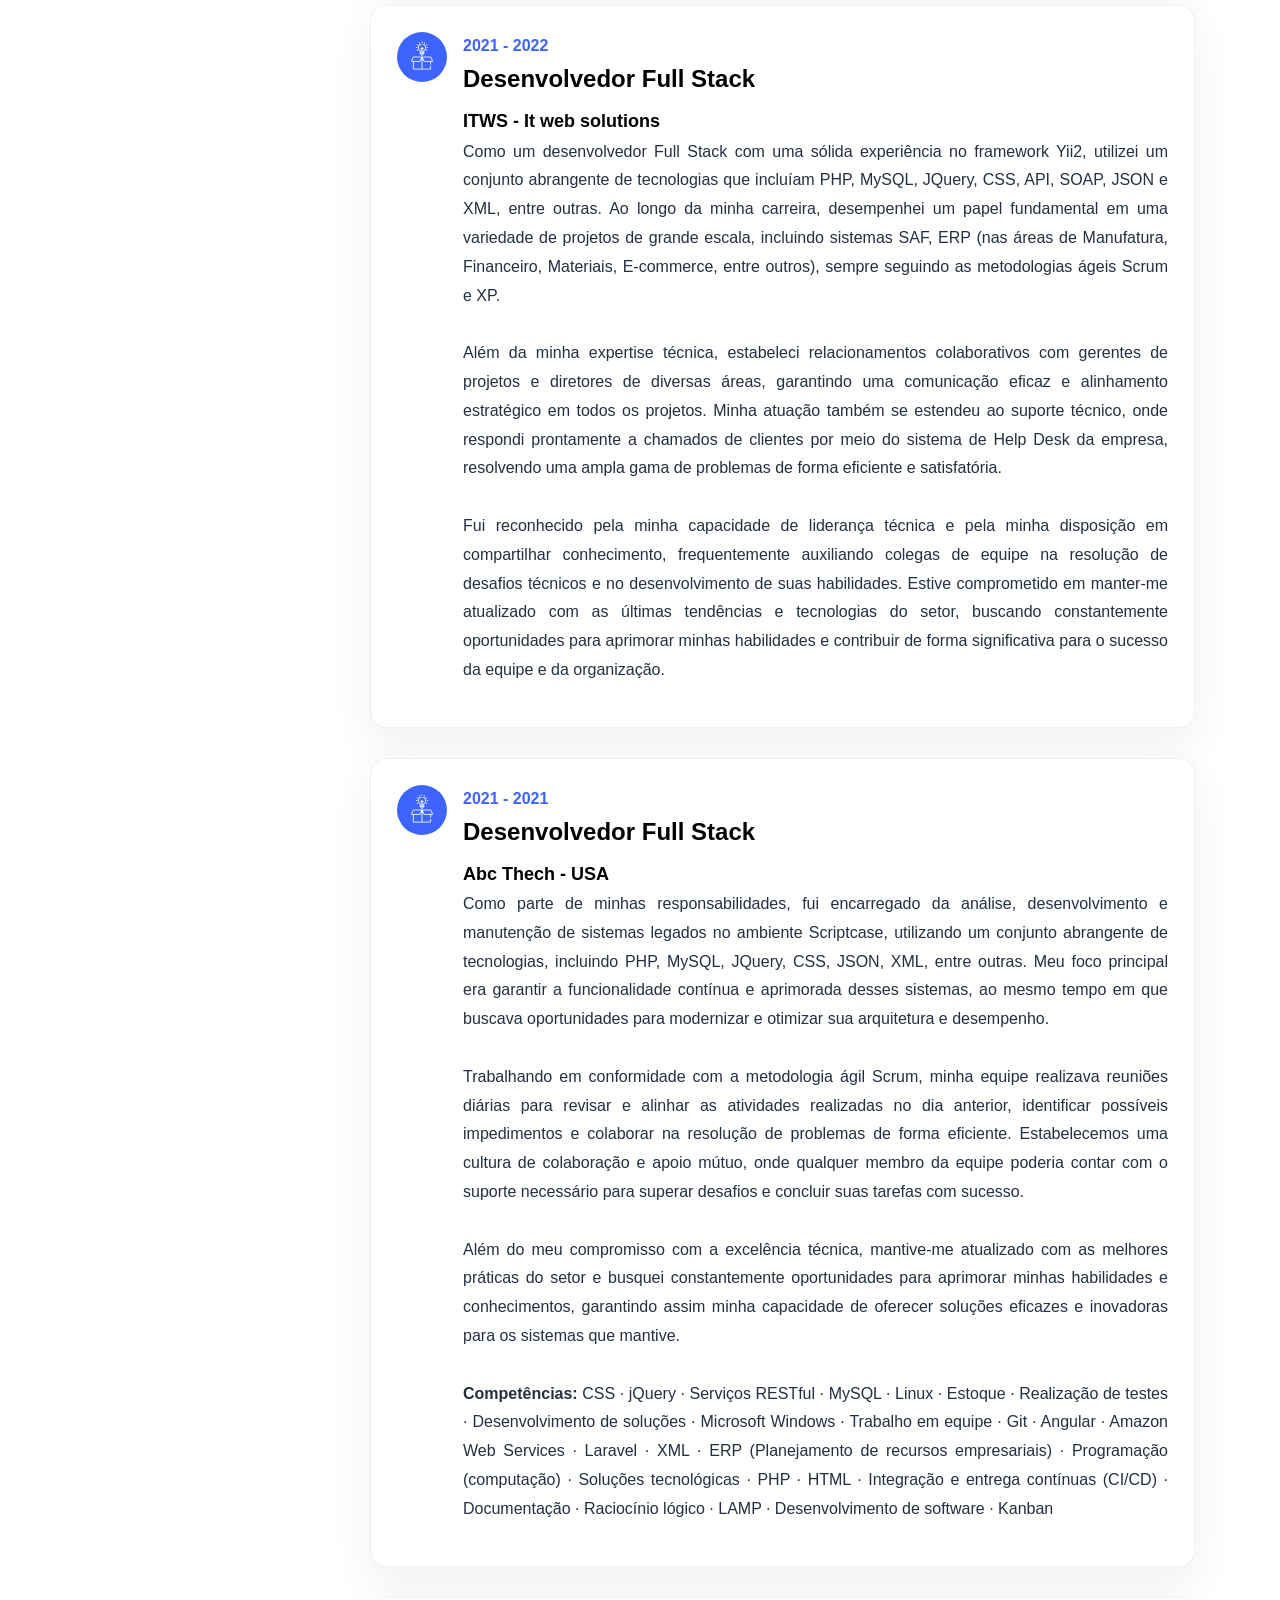
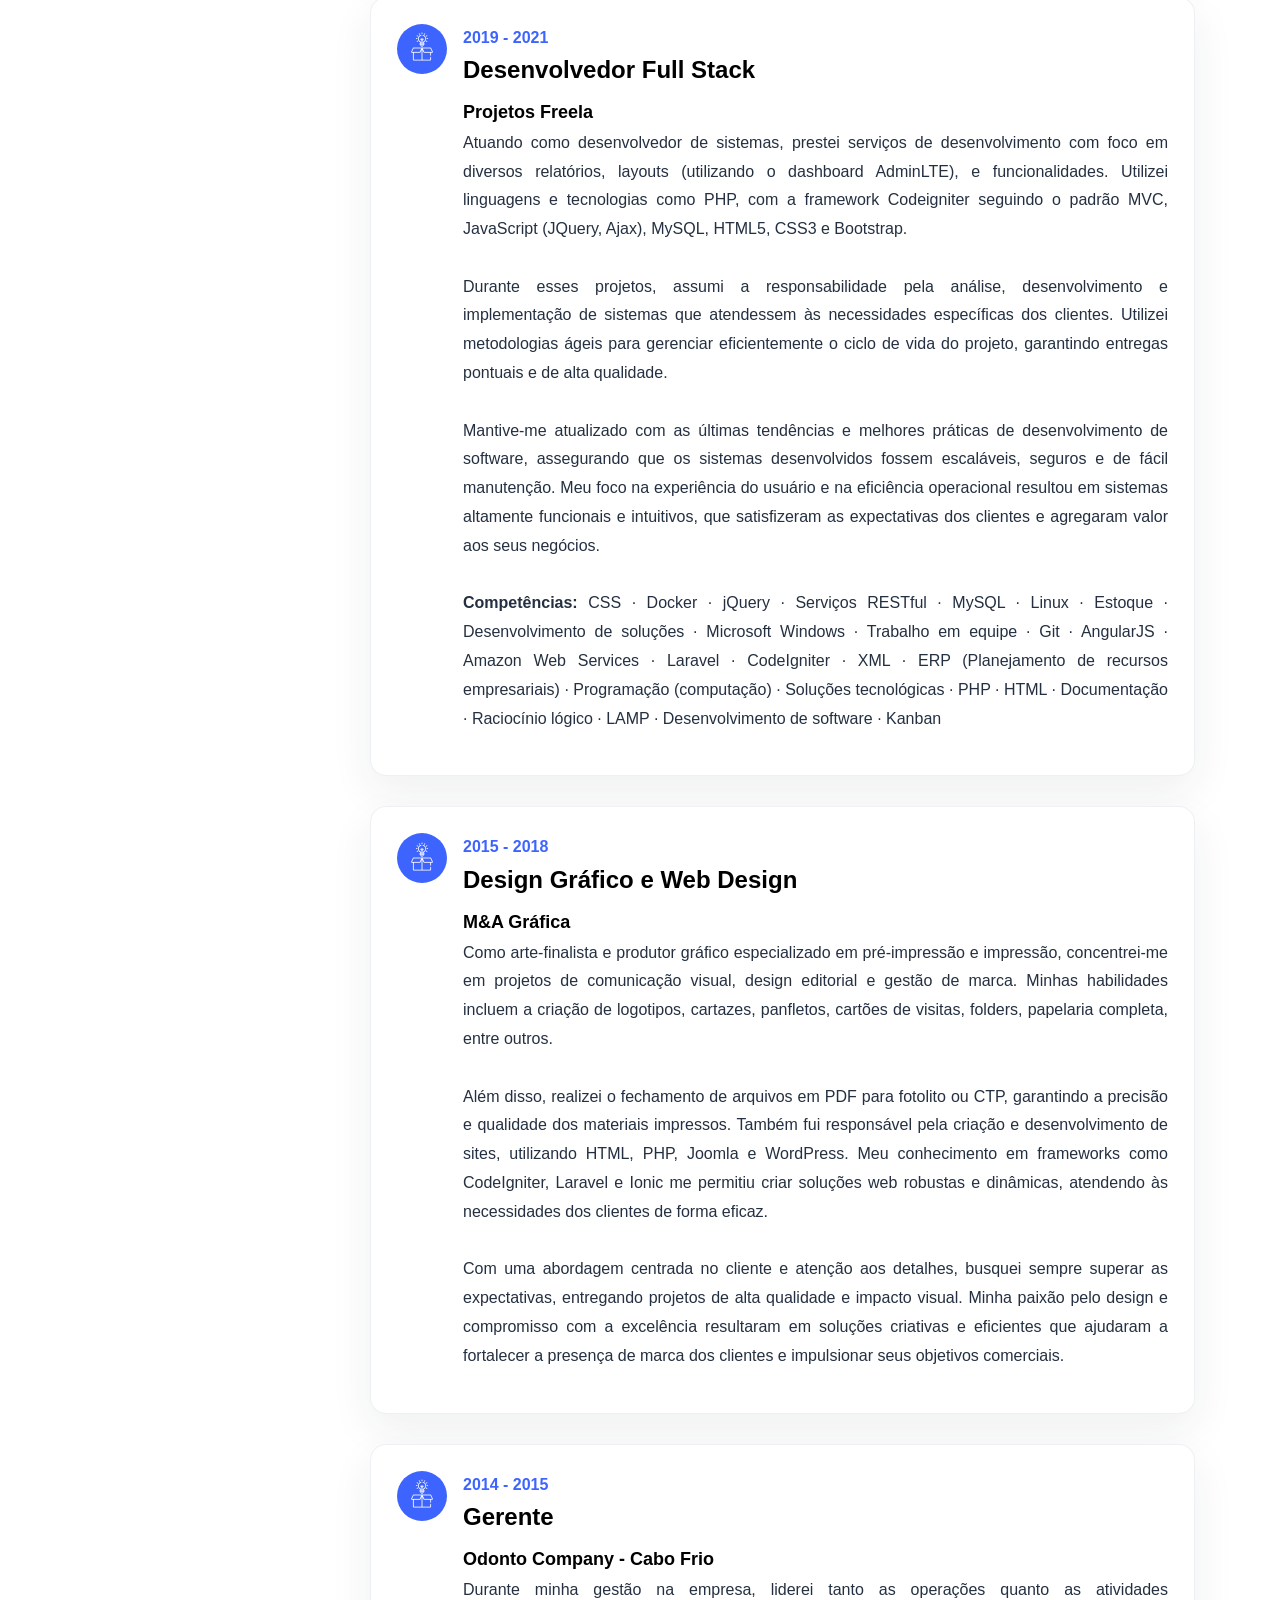
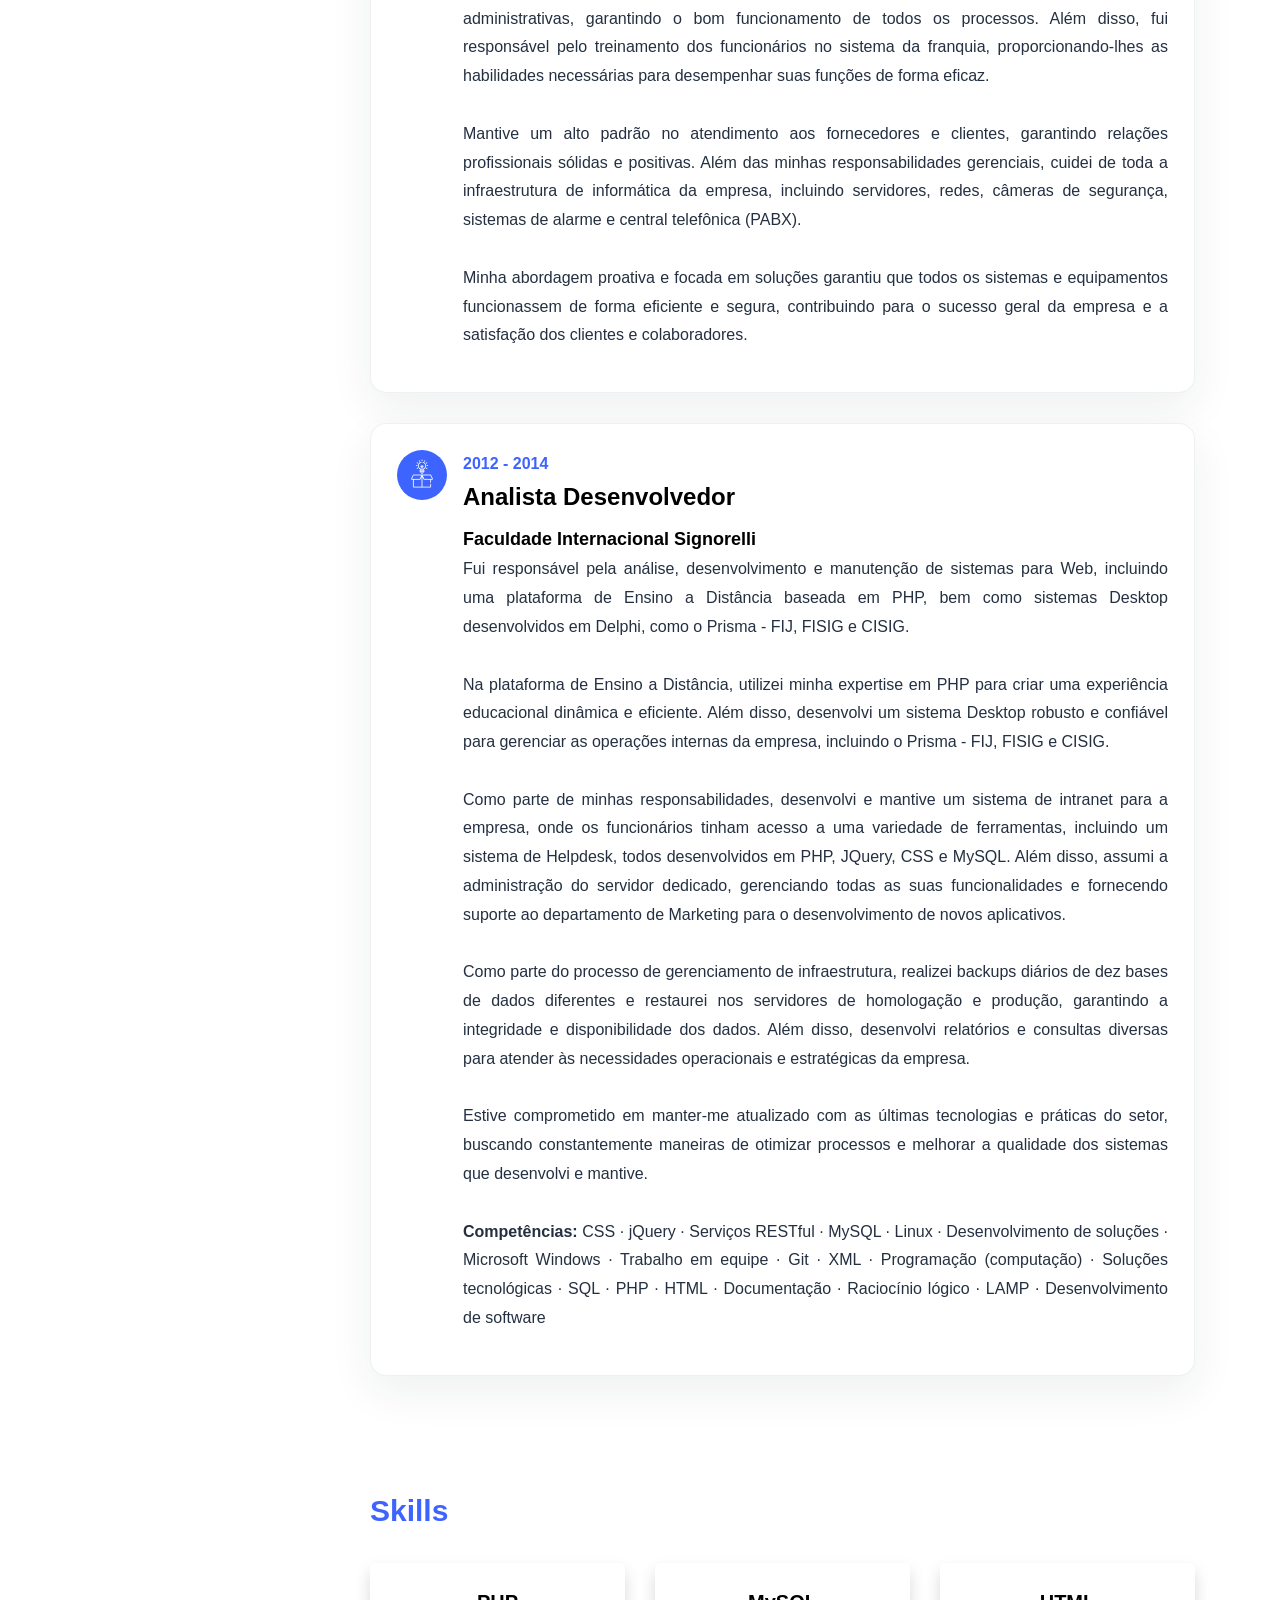
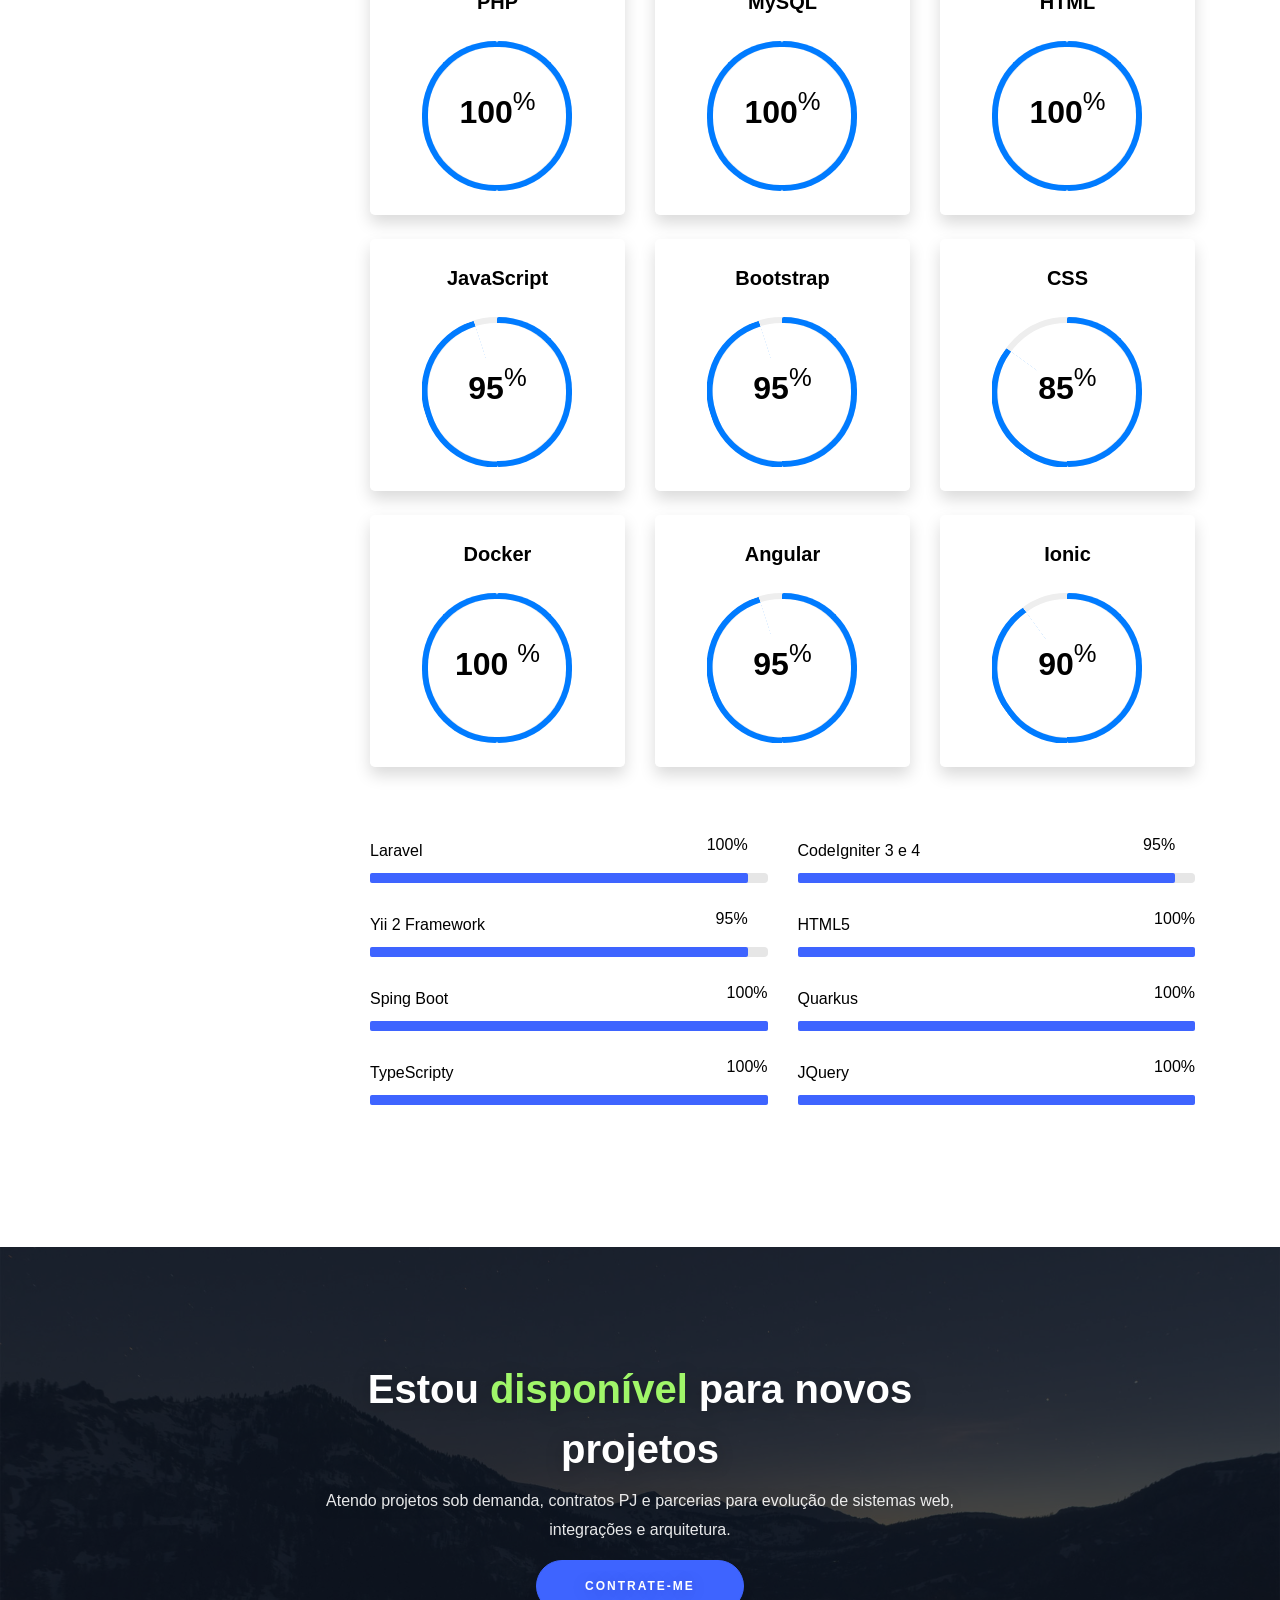
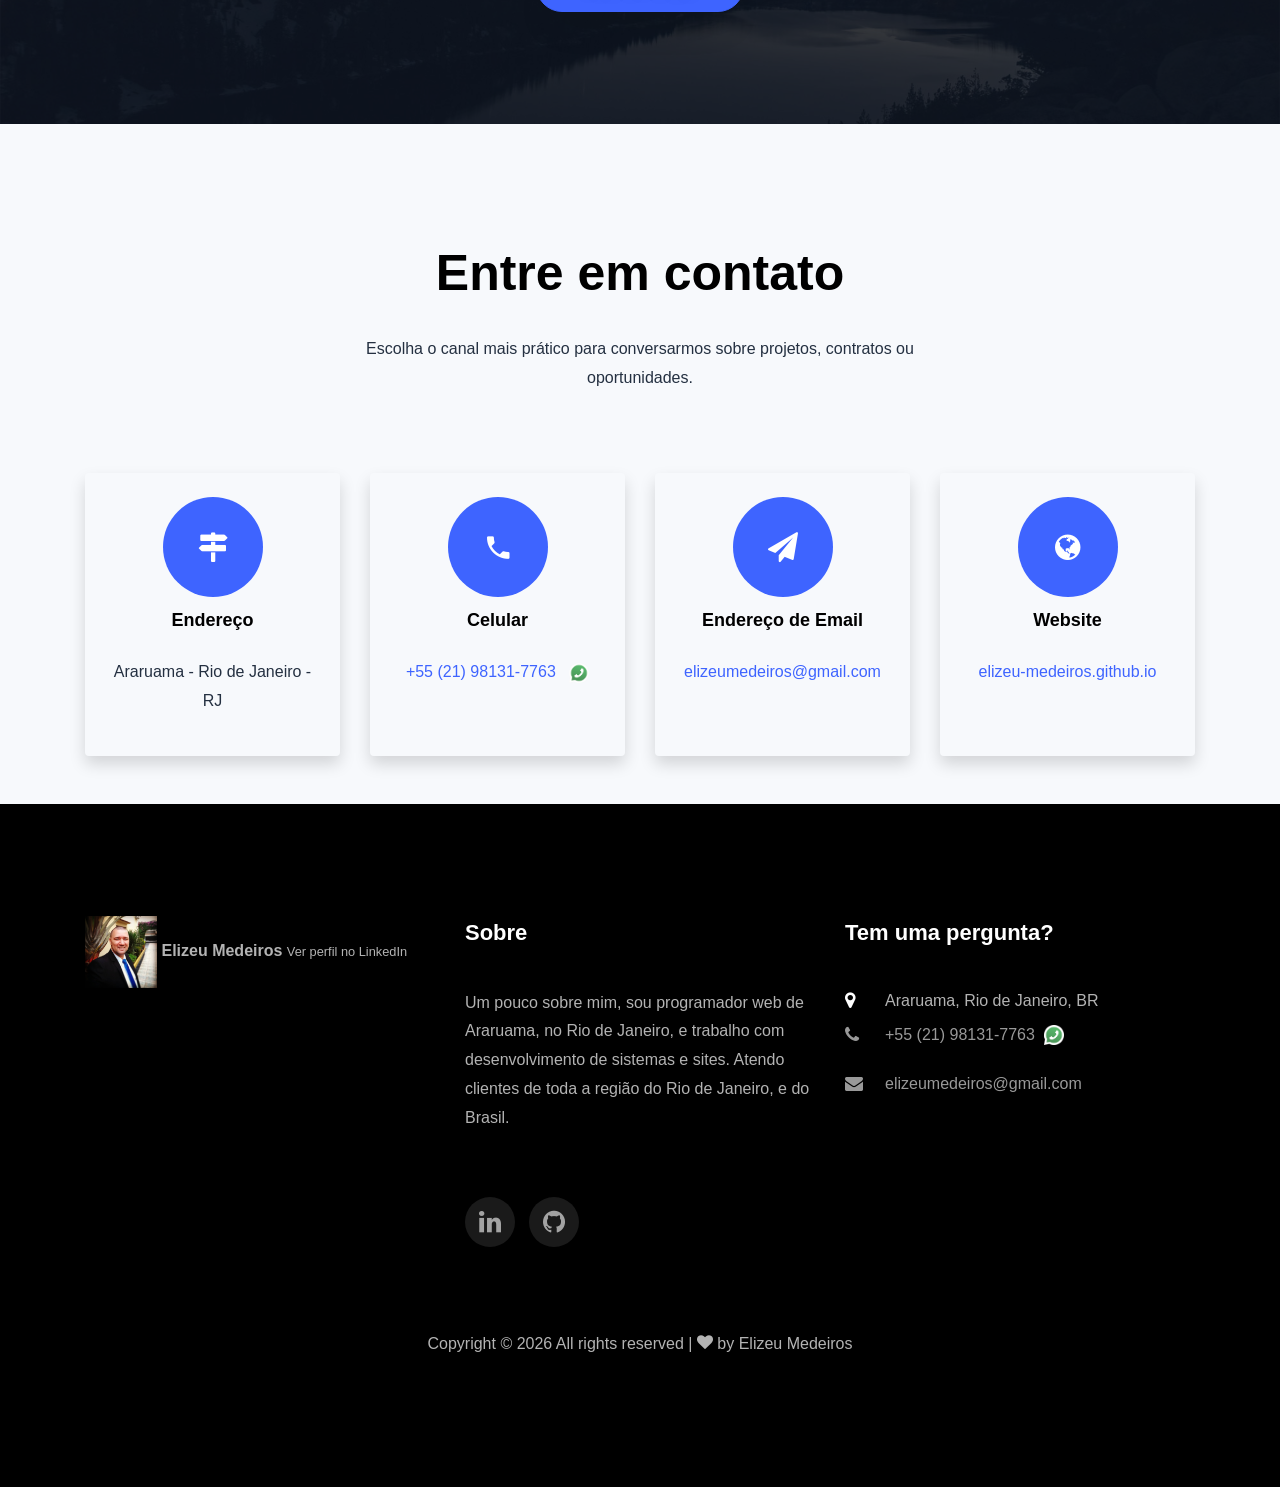
==== commit b189dec5: "linkind" ====
--- a/index.html
+++ b/index.html
@@ -1321,14 +1321,7 @@
             <div class="row mb-5">
                 <div class="col-md">
                     <div class="ftco-footer-widget mb-4">
-                        <div class="badge-base LI-profile-badge" data-locale="pt_BR" data-size="medium"
-                            data-theme="dark" data-type="VERTICAL" data-vanity="elizeu-medeiros-b2a0b348"
-                            data-version="v1">
-                            <a class="badge-base__link LI-simple-link"
-                                href="https://www.linkedin.com/in/elizeu-medeiros-b2a0b348?trk=profile-badge"
-                                target="_blank" rel="noopener">Elizeu Medeiros</a>
-                        </div>
-                        <a class="linkedin-fallback-card" href="https://www.linkedin.com/in/elizeu-medeiros-b2a0b348"
+                        <a class="linkedin-profile-card" href="https://www.linkedin.com/in/elizeu-medeiros-b2a0b348"
                             target="_blank" rel="noopener" aria-label="Perfil de Elizeu Medeiros no LinkedIn">
                             <img src="images/elizeu-medeiros.jpg" alt="Elizeu Medeiros" width="72" height="72"
                                 loading="lazy" decoding="async">
@@ -1442,32 +1435,6 @@
             });
         }
     </script>
-    <script src="https://platform.linkedin.com/badges/js/profile.js" async defer type="text/javascript"></script>
-    <script>
-        window.addEventListener('load', function () {
-            var badge = document.querySelector('.LI-profile-badge');
-            var fallback = document.querySelector('.linkedin-fallback-card');
-
-            if (!badge || !fallback) {
-                return;
-            }
-
-            var updateLinkedInFallback = function () {
-                var hasRenderedBadge = badge.querySelector('iframe') || badge.offsetHeight > 80;
-                fallback.classList.toggle('is-visible', !hasRenderedBadge);
-            };
-
-            setTimeout(updateLinkedInFallback, 2500);
-            setTimeout(updateLinkedInFallback, 6000);
-
-            if ('MutationObserver' in window) {
-                new MutationObserver(updateLinkedInFallback).observe(badge, {
-                    childList: true,
-                    subtree: true
-                });
-            }
-        });
-    </script>
 </body>
 
 </html>
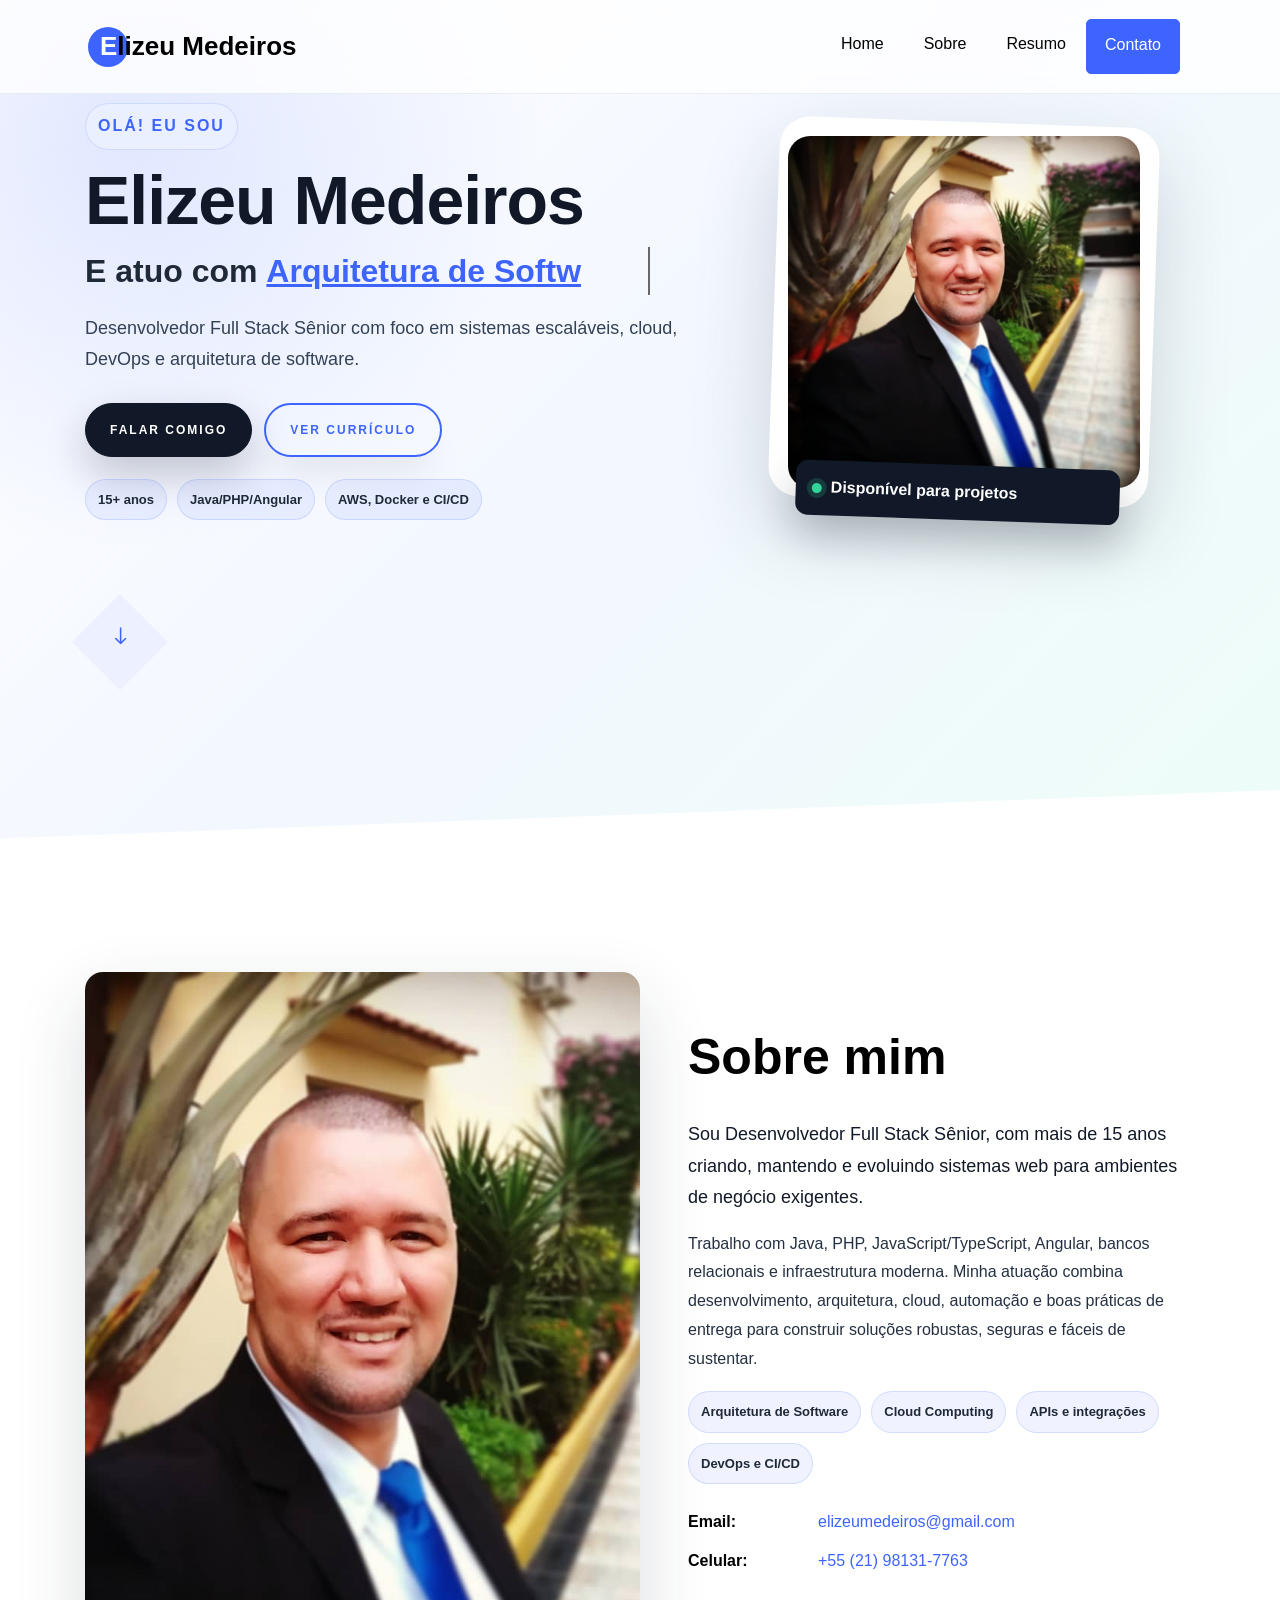
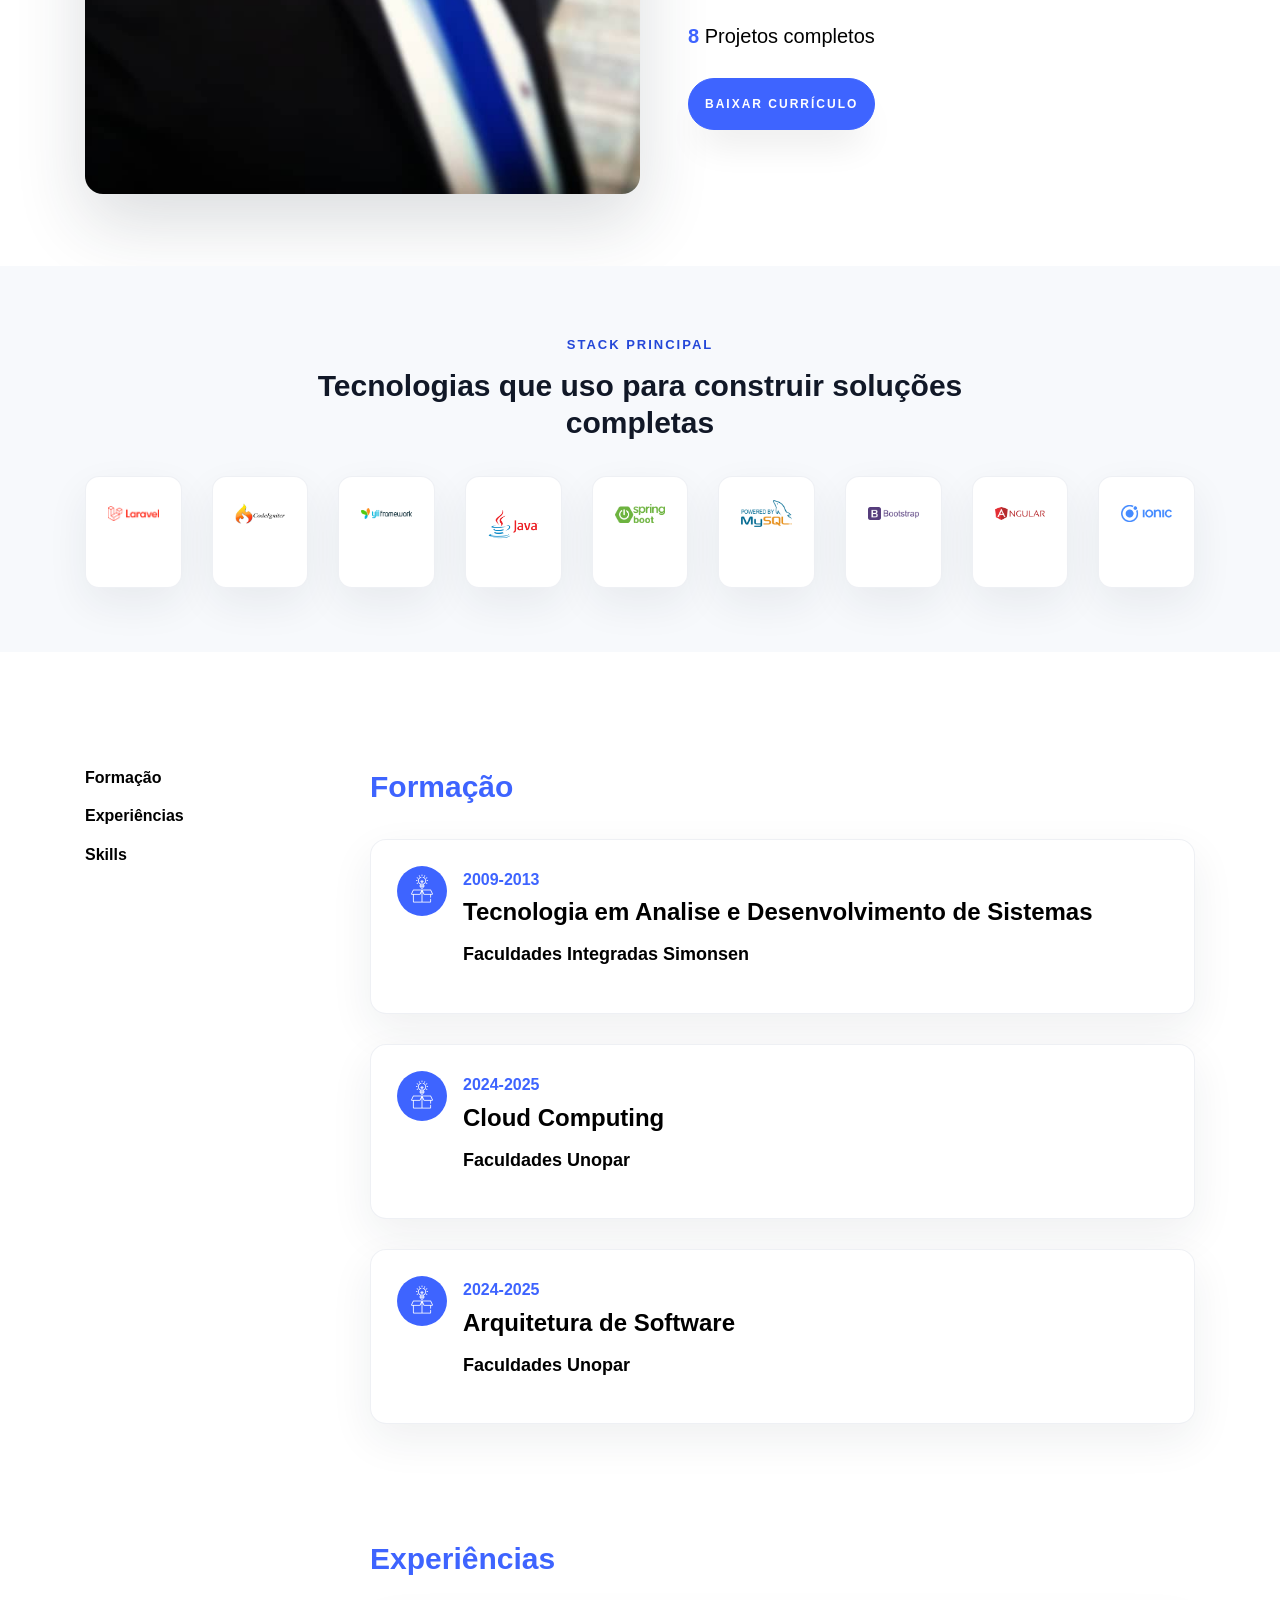
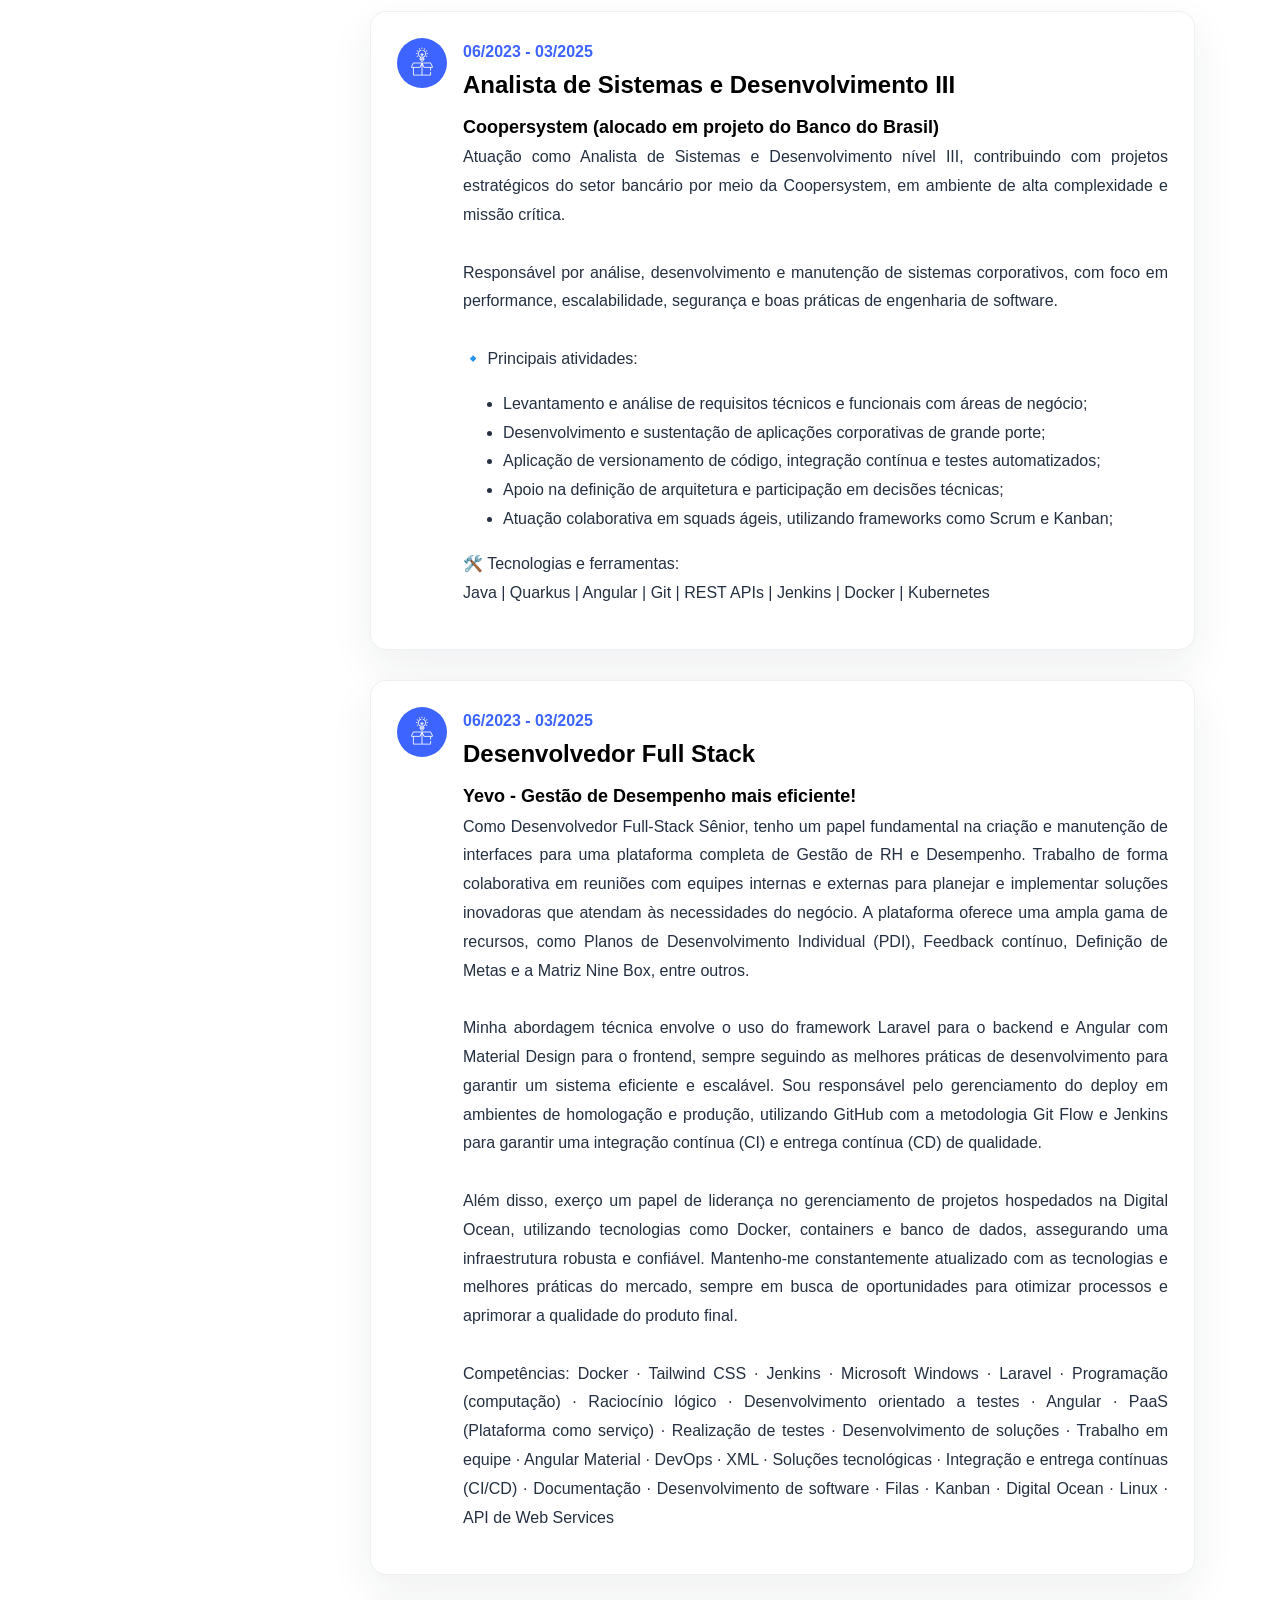
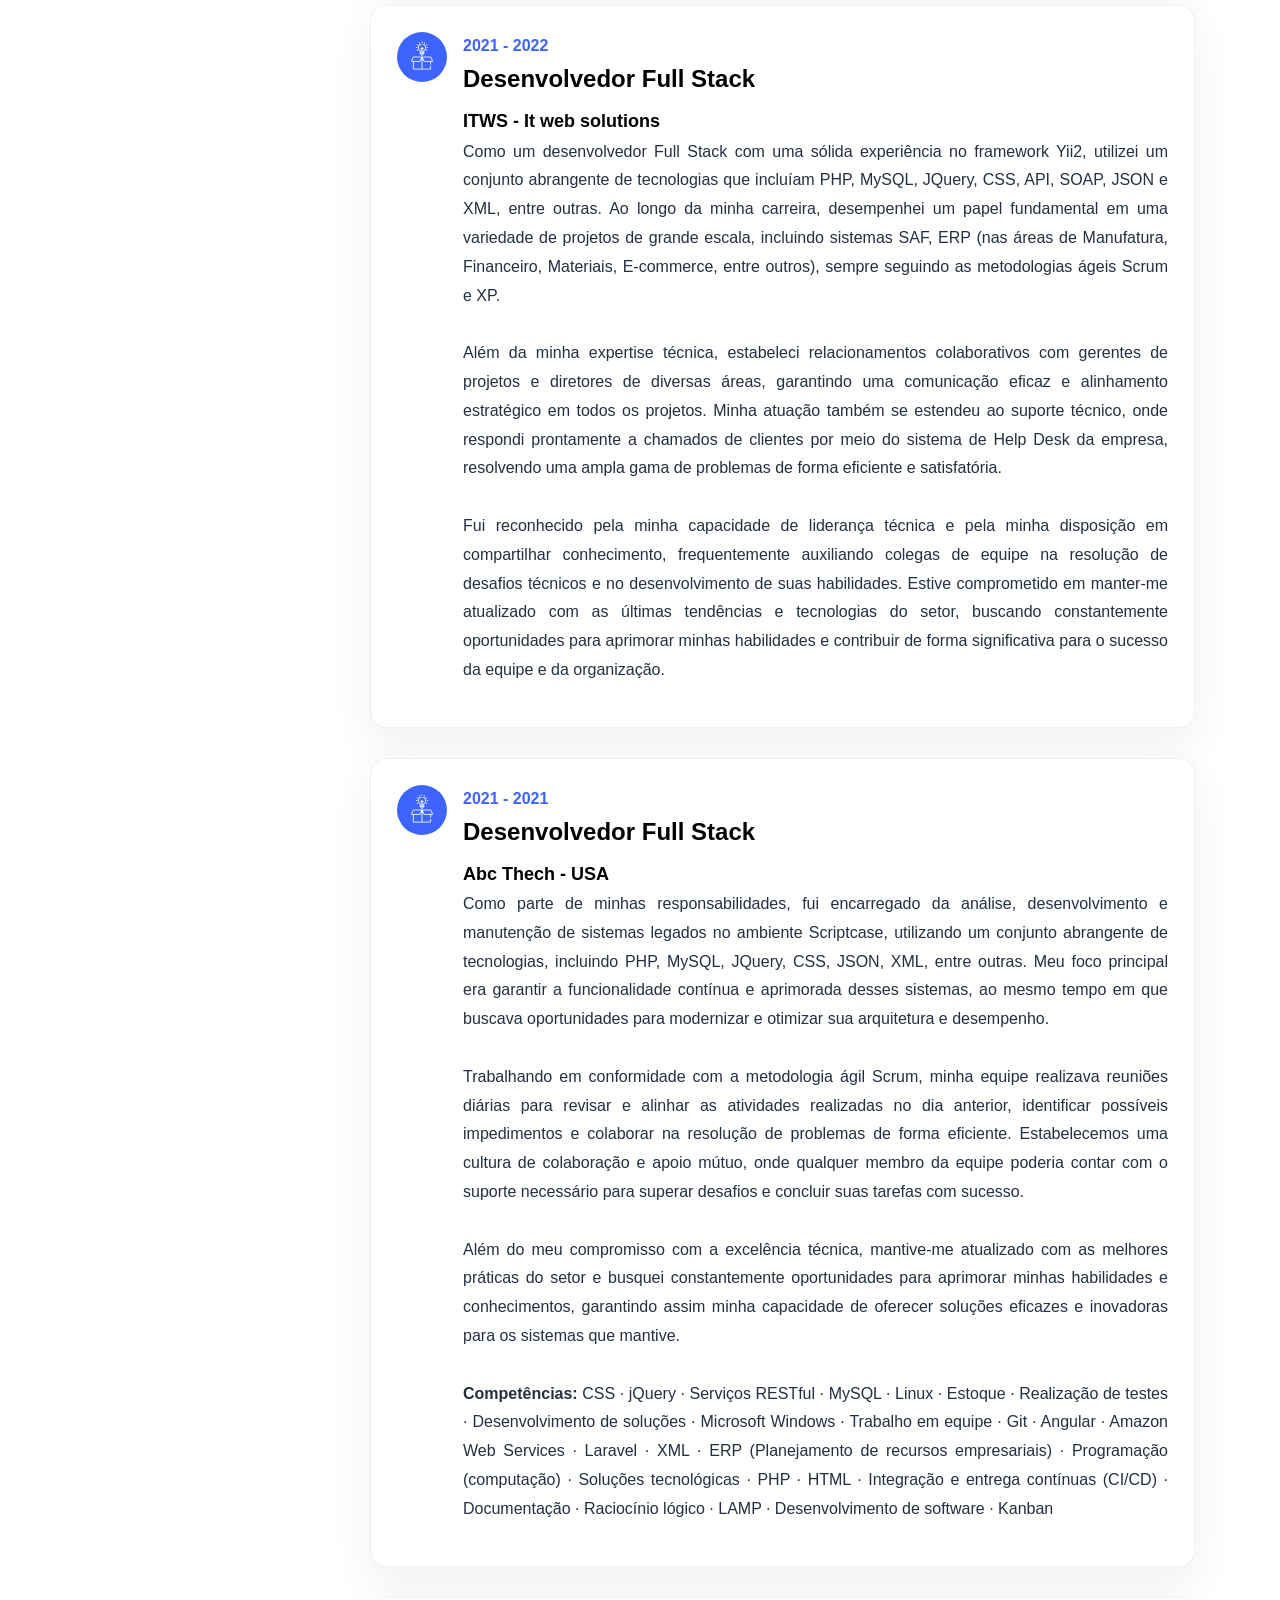
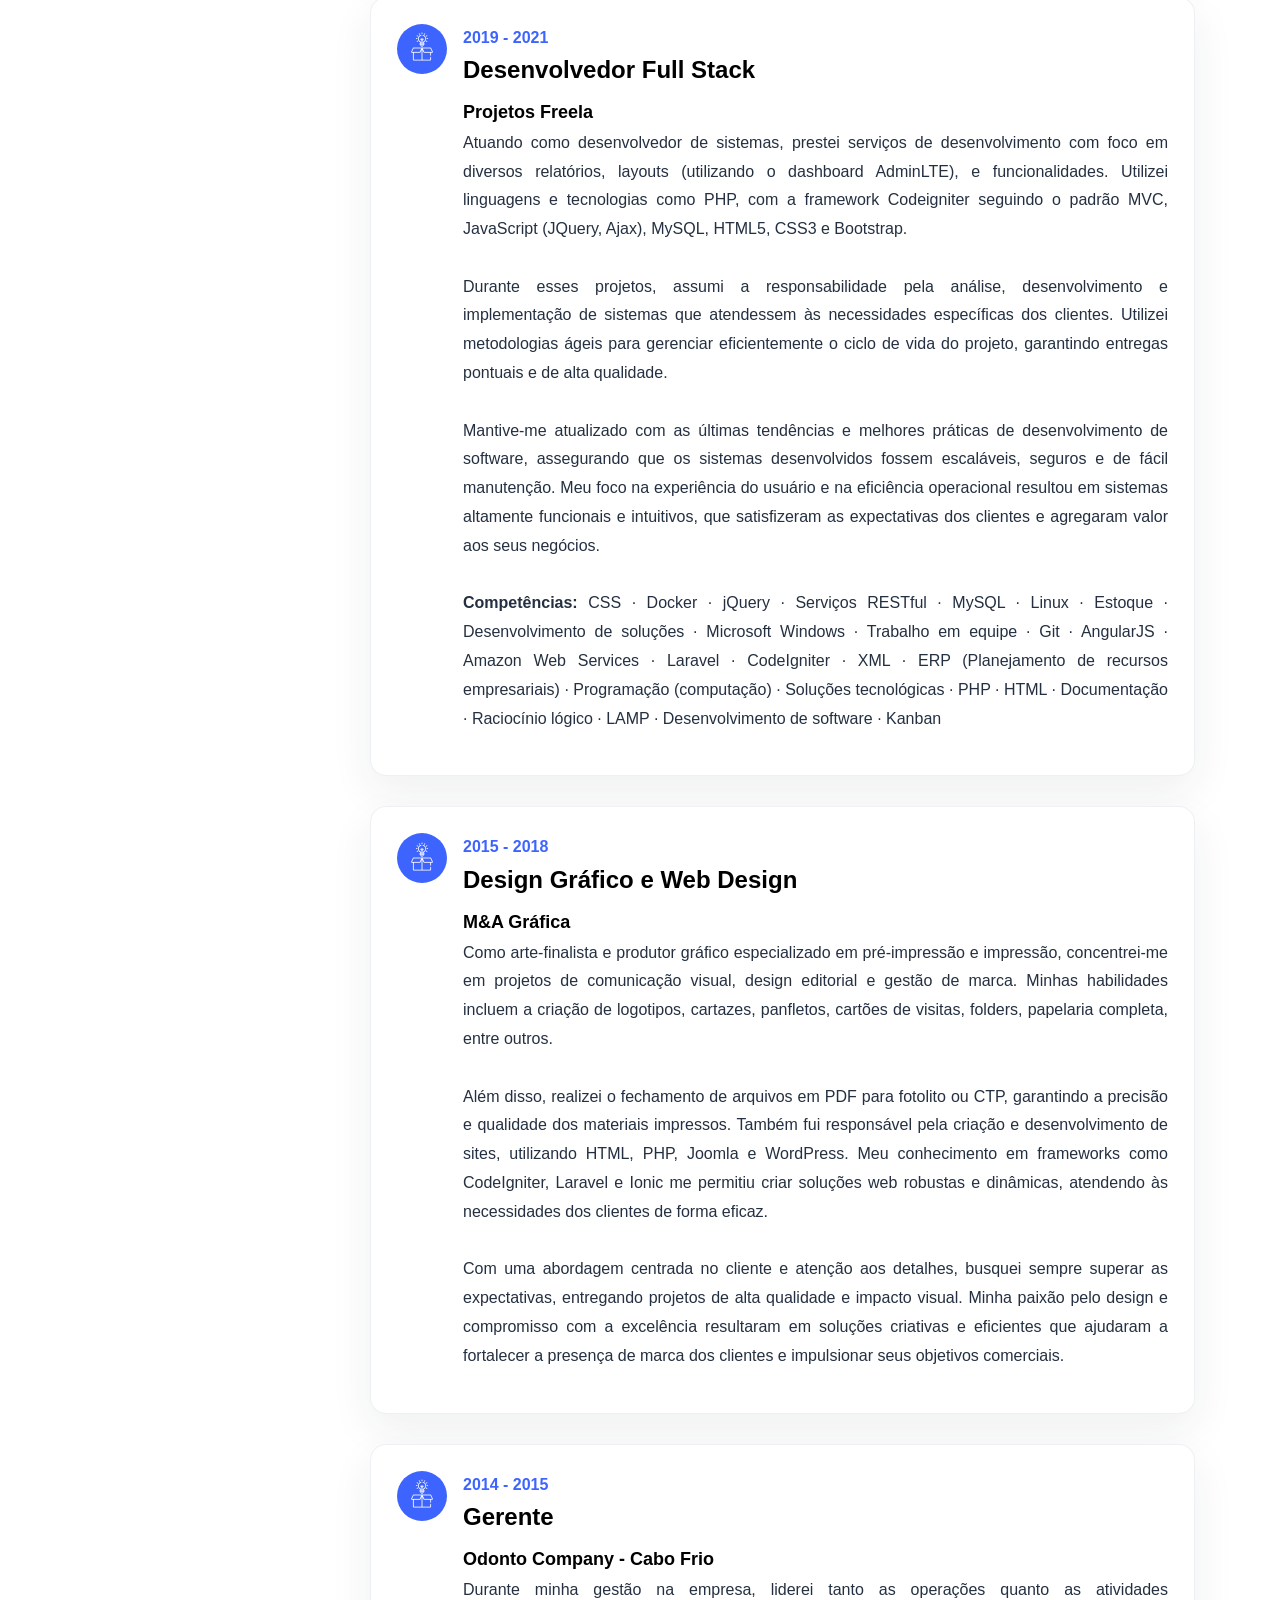
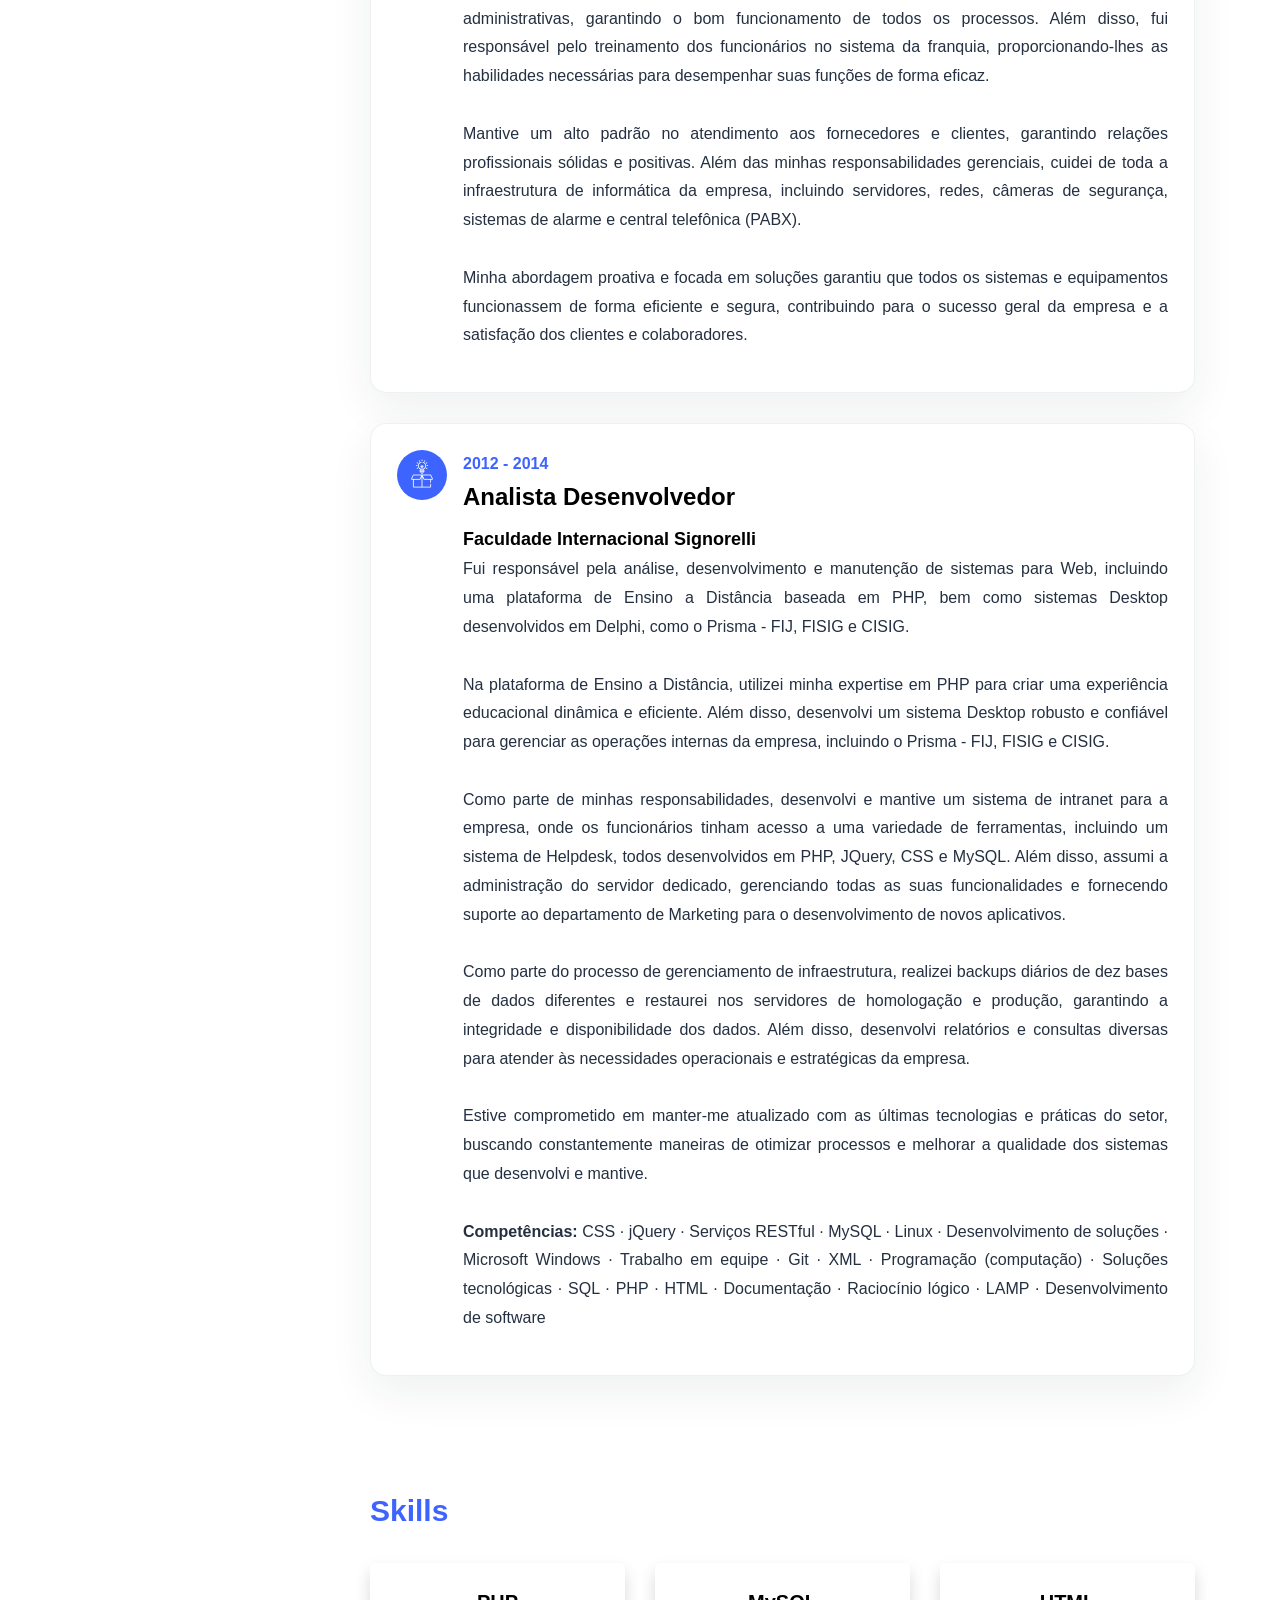
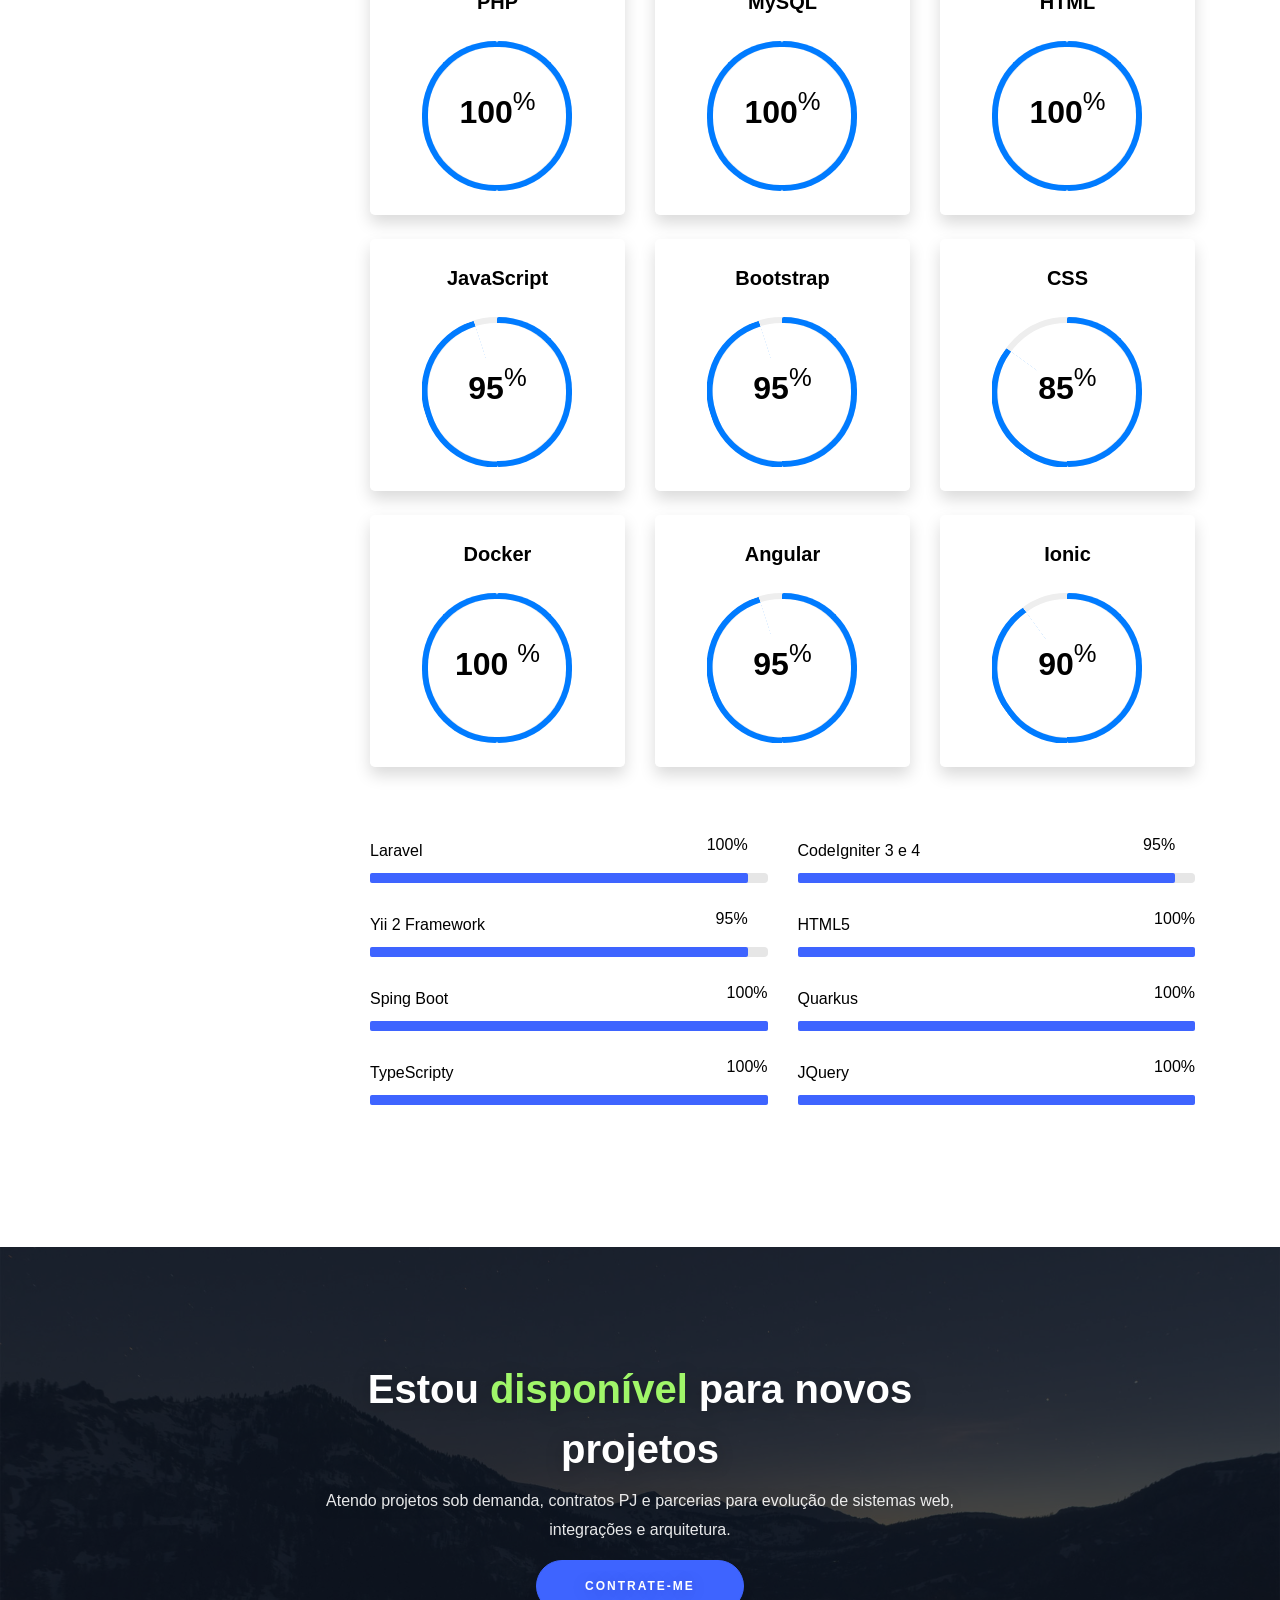
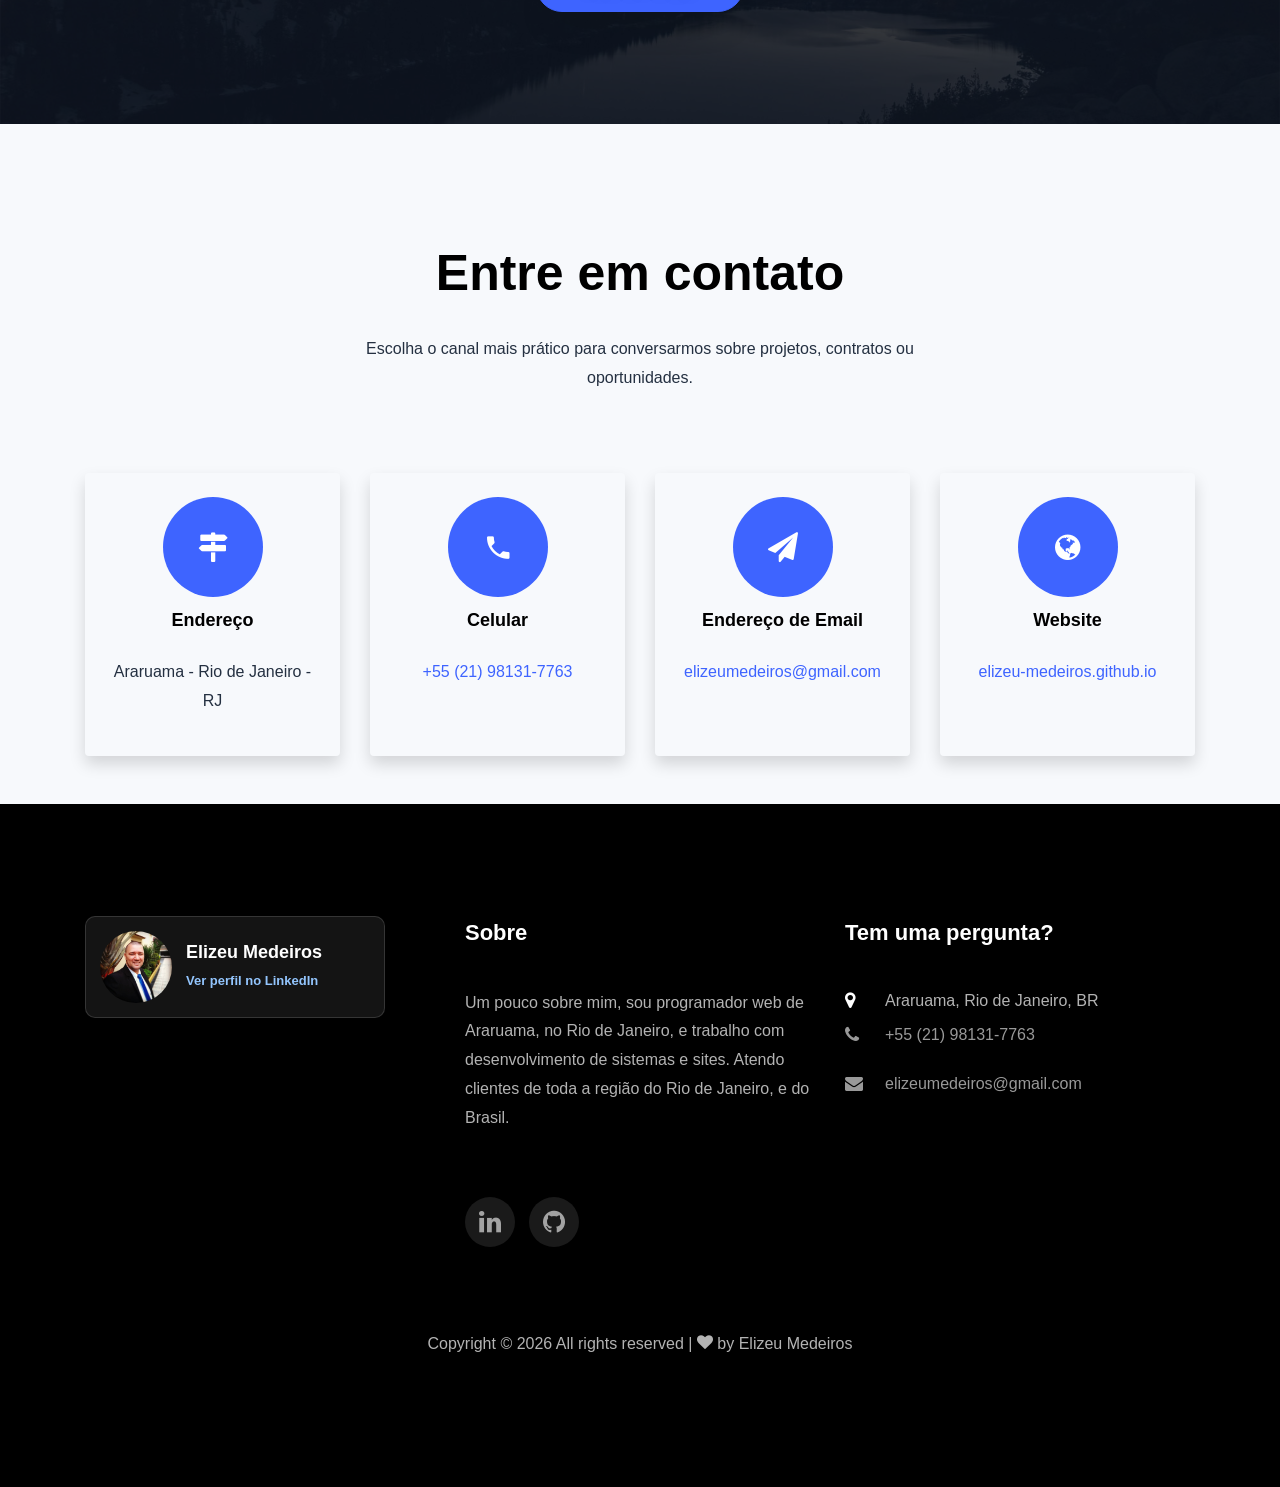
==== commit 3727bec4: "teste" ====
--- a/index.html
+++ b/index.html
@@ -112,7 +112,7 @@
                     <div class="img-about img d-flex align-items-stretch">
                         <div class="overlay"></div>
                         <img src="images/elizeu-medeiros.jpg" class="about-photo" alt="Elizeu Medeiros" width="1080"
-                            height="1080" fetchpriority="high" loading="eager" decoding="async">
+                            height="1080" loading="lazy" decoding="async">
                     </div>
                 </div>
                 <div class="col-md-6 col-lg-6 pl-md-5 py-5">
@@ -145,9 +145,7 @@
                                 <li class="d-flex"><span>Celular: </span>
                                     <span> <a target="_blank" rel="noopener"
                                             href="https://wa.me/5521981317763/?text=Olá estou vindo através do seu portifólio no Github">+55
-                                            (21) 98131-7763
-                                            <img src="images/WhatsApp.png" class="img-fluid" alt="Meu WhatsApp"
-                                                width="20" height="20"> </a> </span>
+                                            (21) 98131-7763</a> </span>
                                 </li>
                             </ul>
                         </div>
@@ -1254,8 +1252,7 @@
                             <h3 class="mb-4">Celular</h3>
                             <p><a target="_blank" rel="noopener"
                                     href="https://wa.me/5521981317763/?text=Olá estou vindo através do seu portifólio no Github">+55
-                                    (21) 98131-7763 &nbsp; <img src="images/WhatsApp.png" class="img-fluid"
-                                        alt="Meu Whatsapp" width="20" height="20"></a></p>
+                                    (21) 98131-7763</a></p>
                         </div>
                     </div>
                 </div>
@@ -1383,8 +1380,7 @@
                                 <li><a target="_blank" rel="noopener"
                                         href="https://wa.me/5521981317763/?text=Olá estou vindo através do seu portifólio no Github"><span
                                             class="icon icon-phone"></span><span class="text">+55 (21) 98131-7763
-                                            &nbsp;</span> <span> <img src="images/WhatsApp.png" class="img-fluid"
-                                                alt="Meu Whatsapp" width="20" height="20"></span></a></li>
+                                            &nbsp;</span></a></li>
                                 <li><a href="mailto:elizeumedeiros@gmail.com" target="_blank" rel="noopener"><span
                                             class="icon icon-envelope"></span><span
                                             class="text">elizeumedeiros@gmail.com</span></a></li>
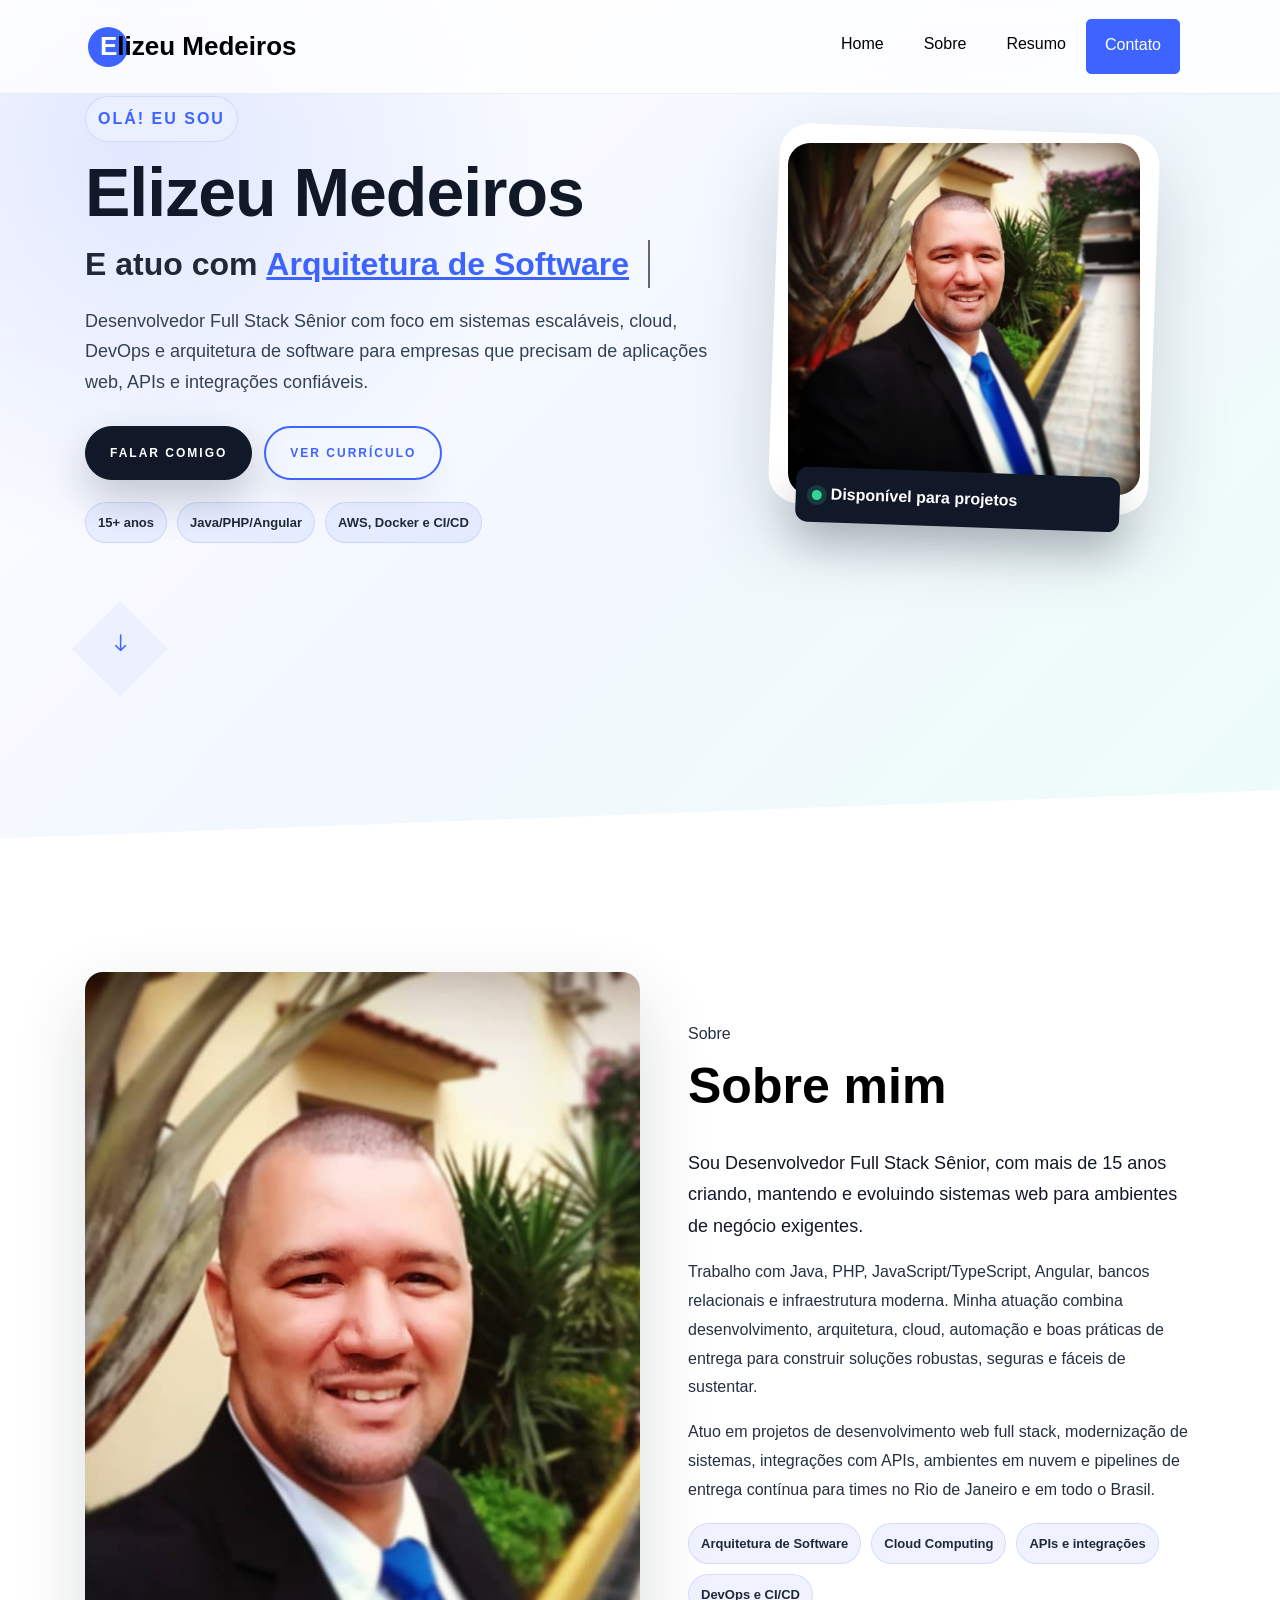
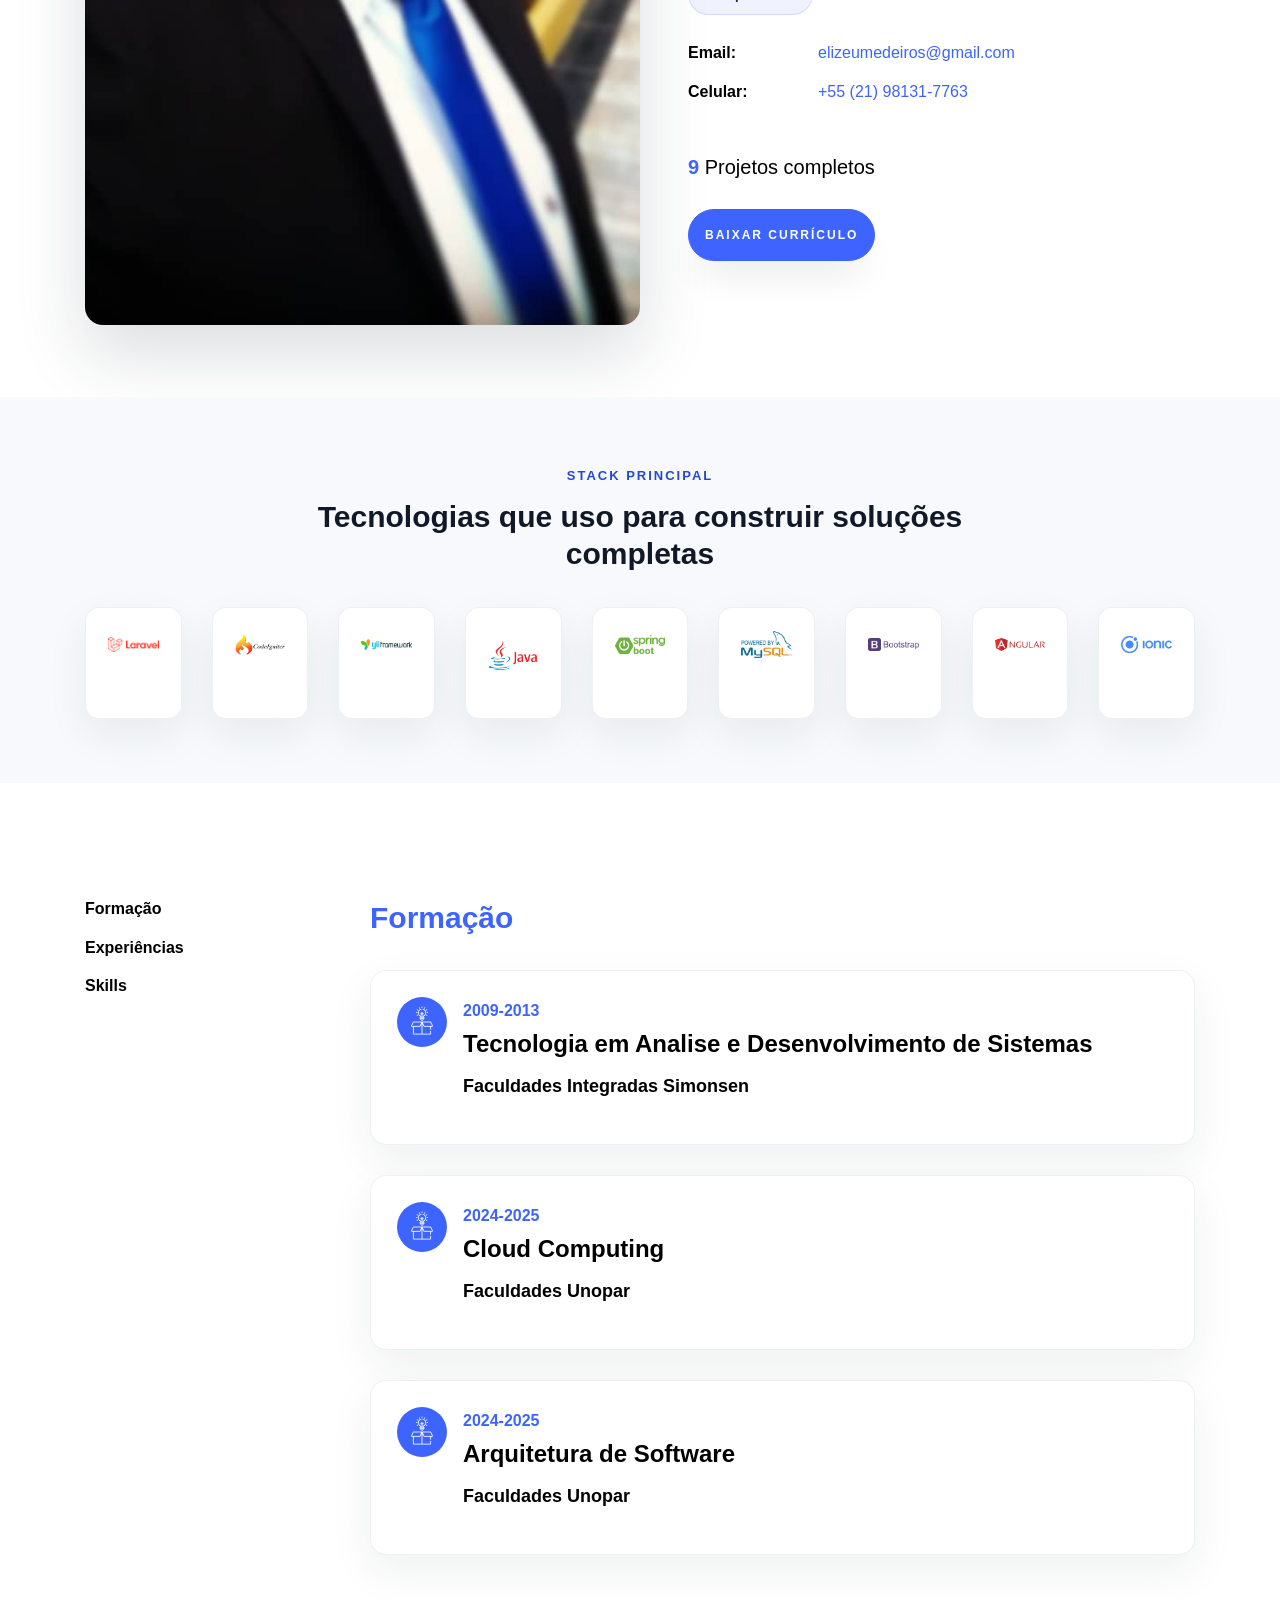
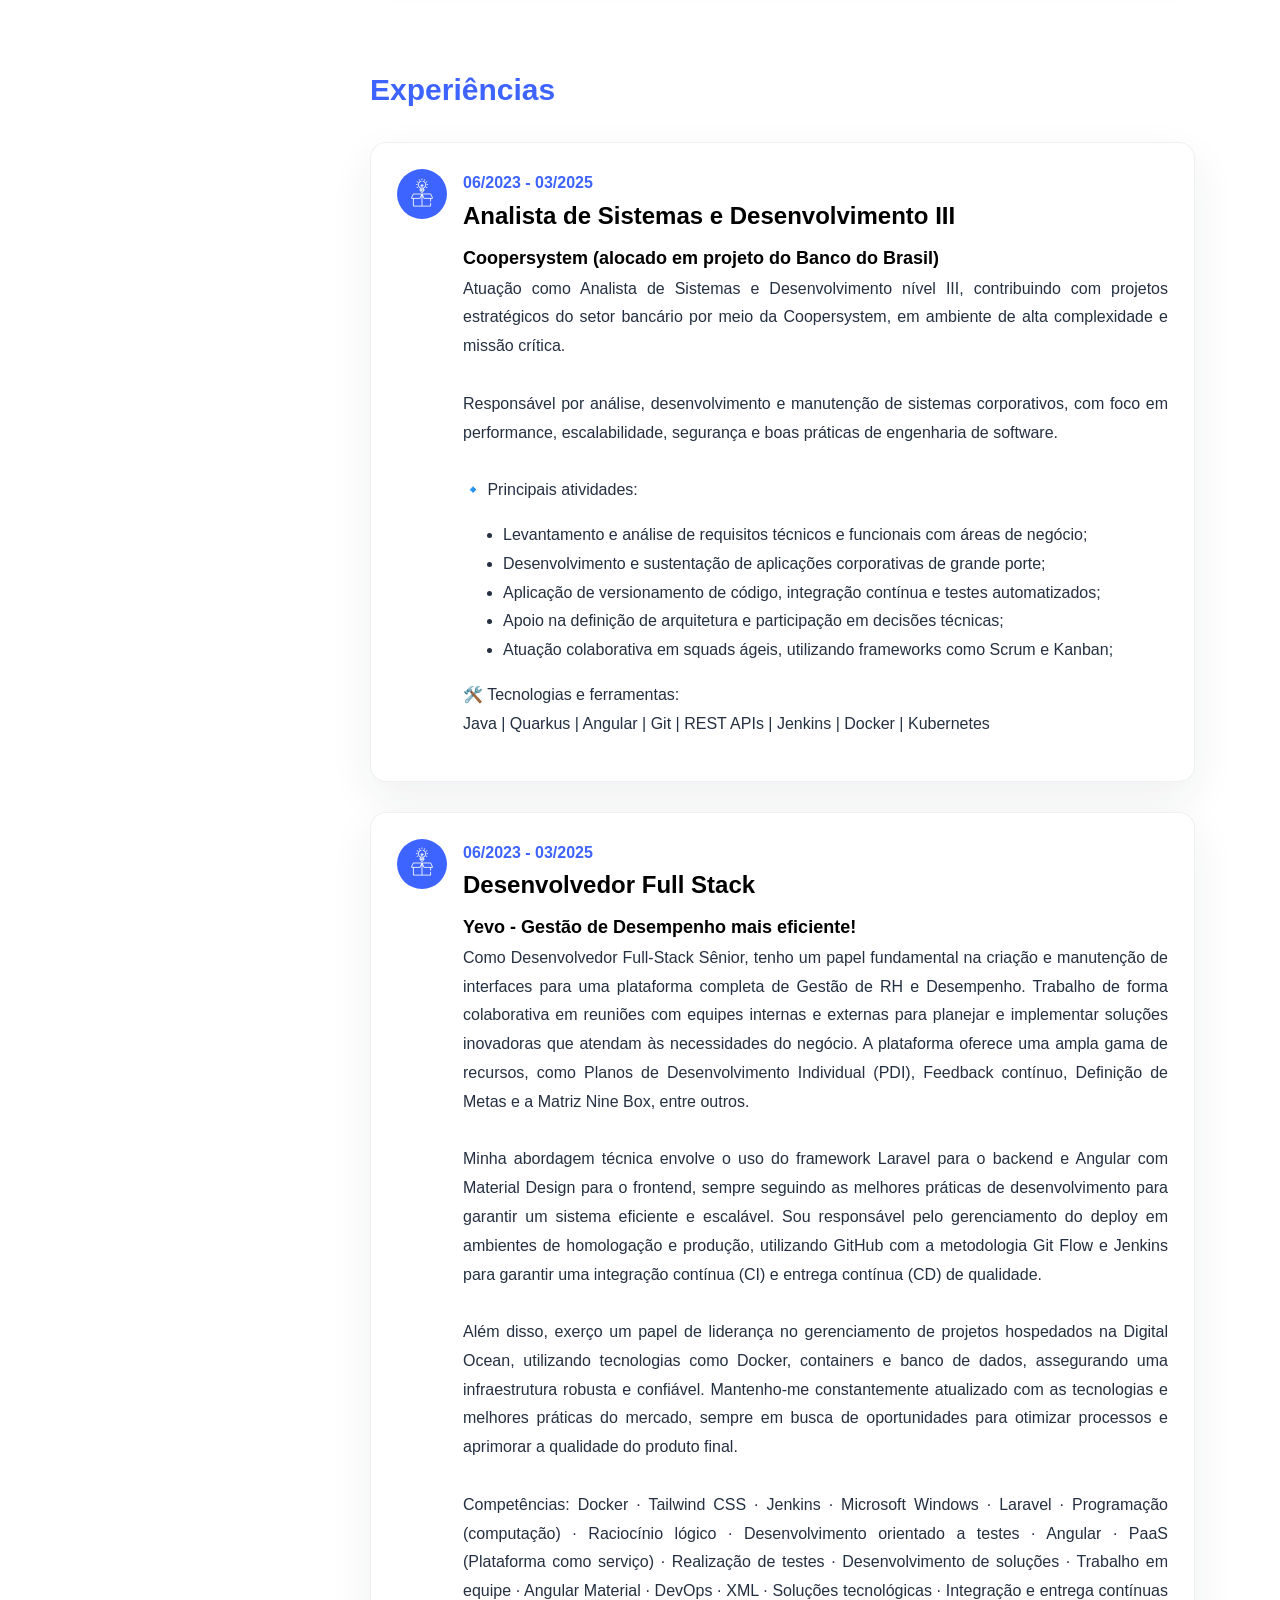
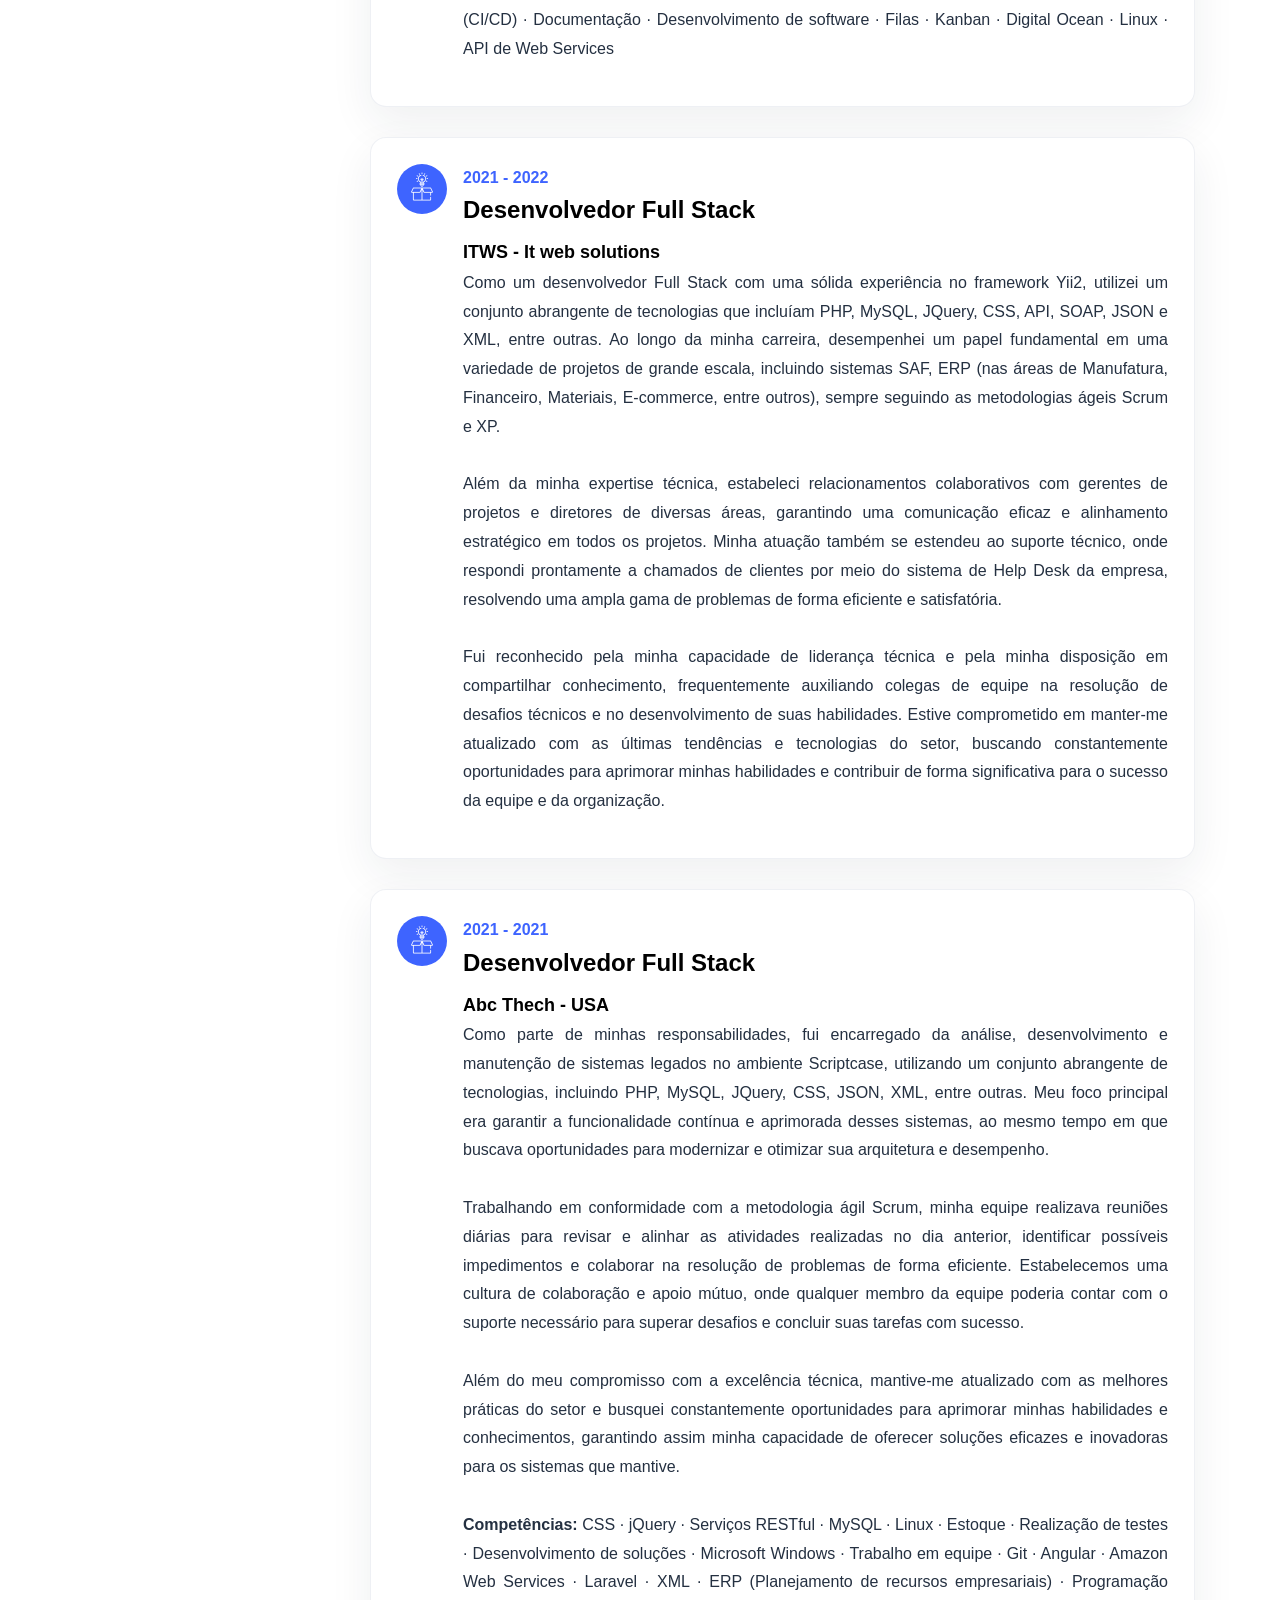
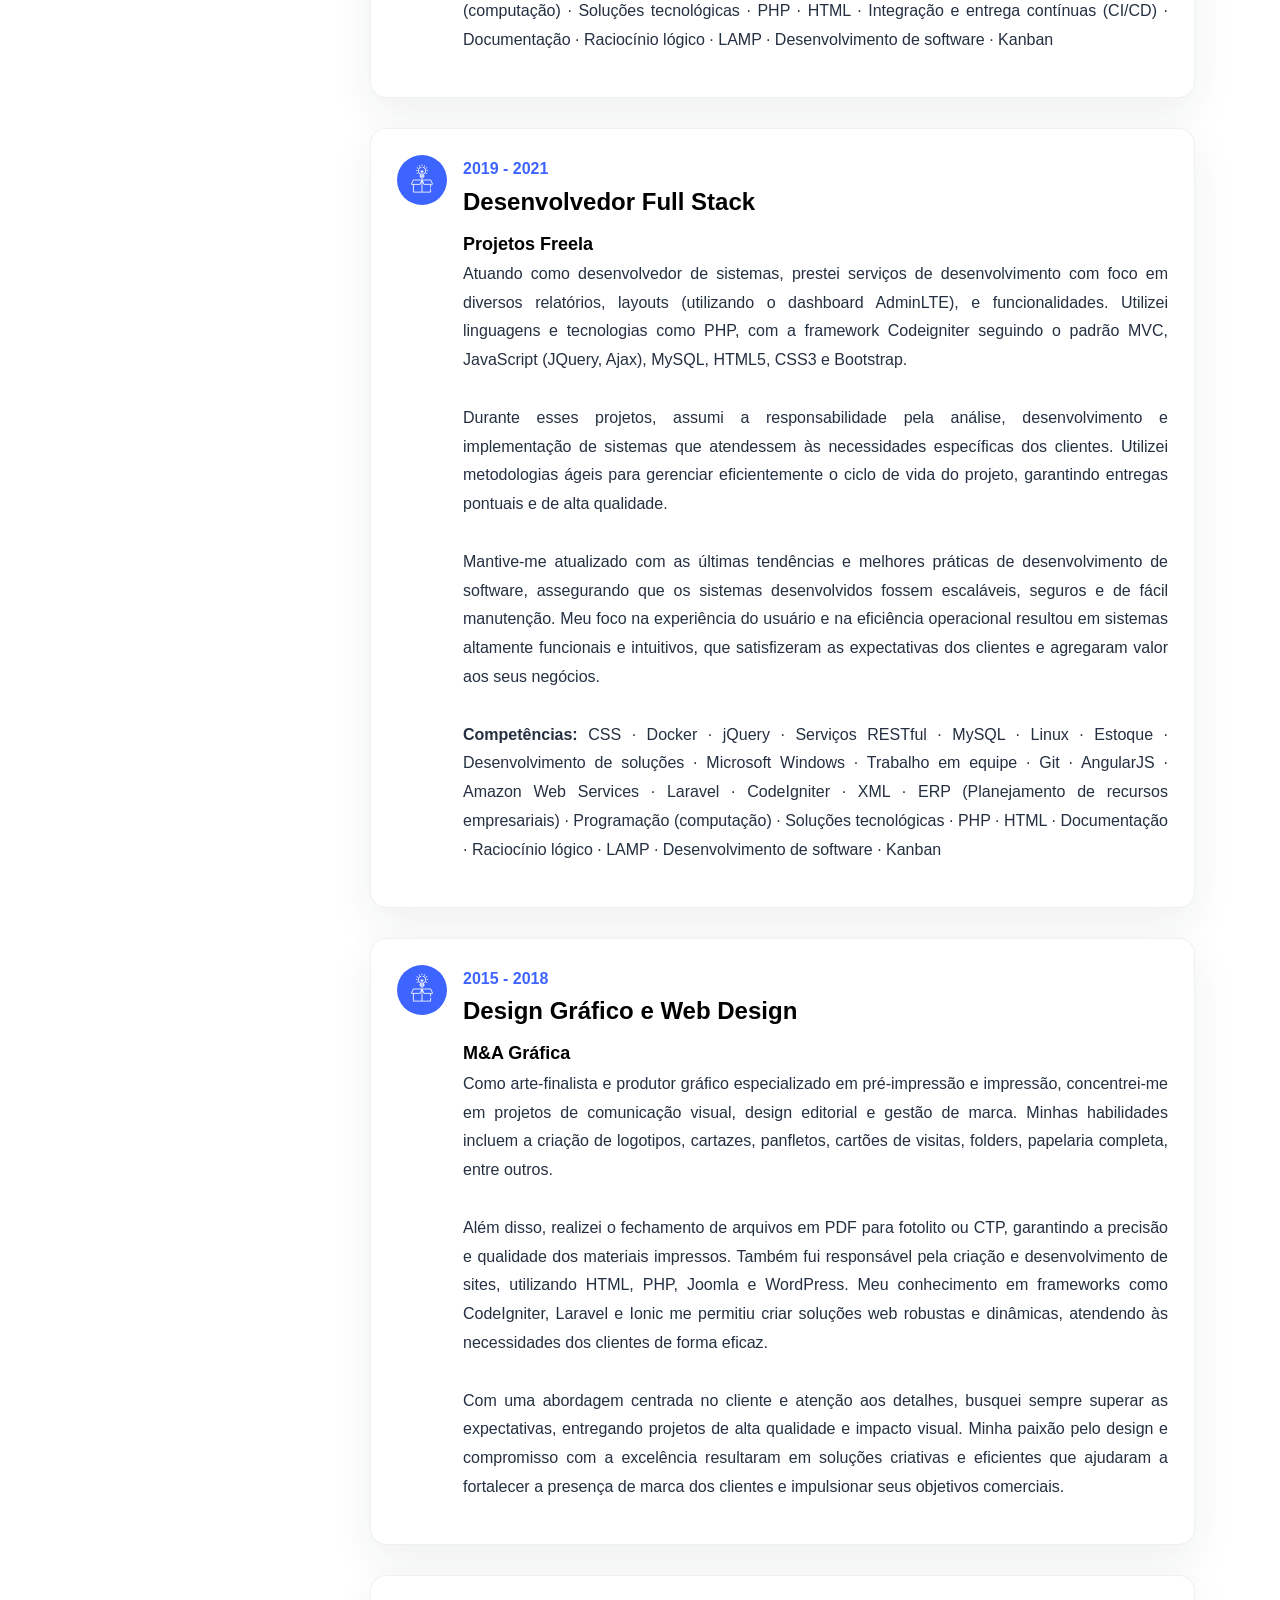
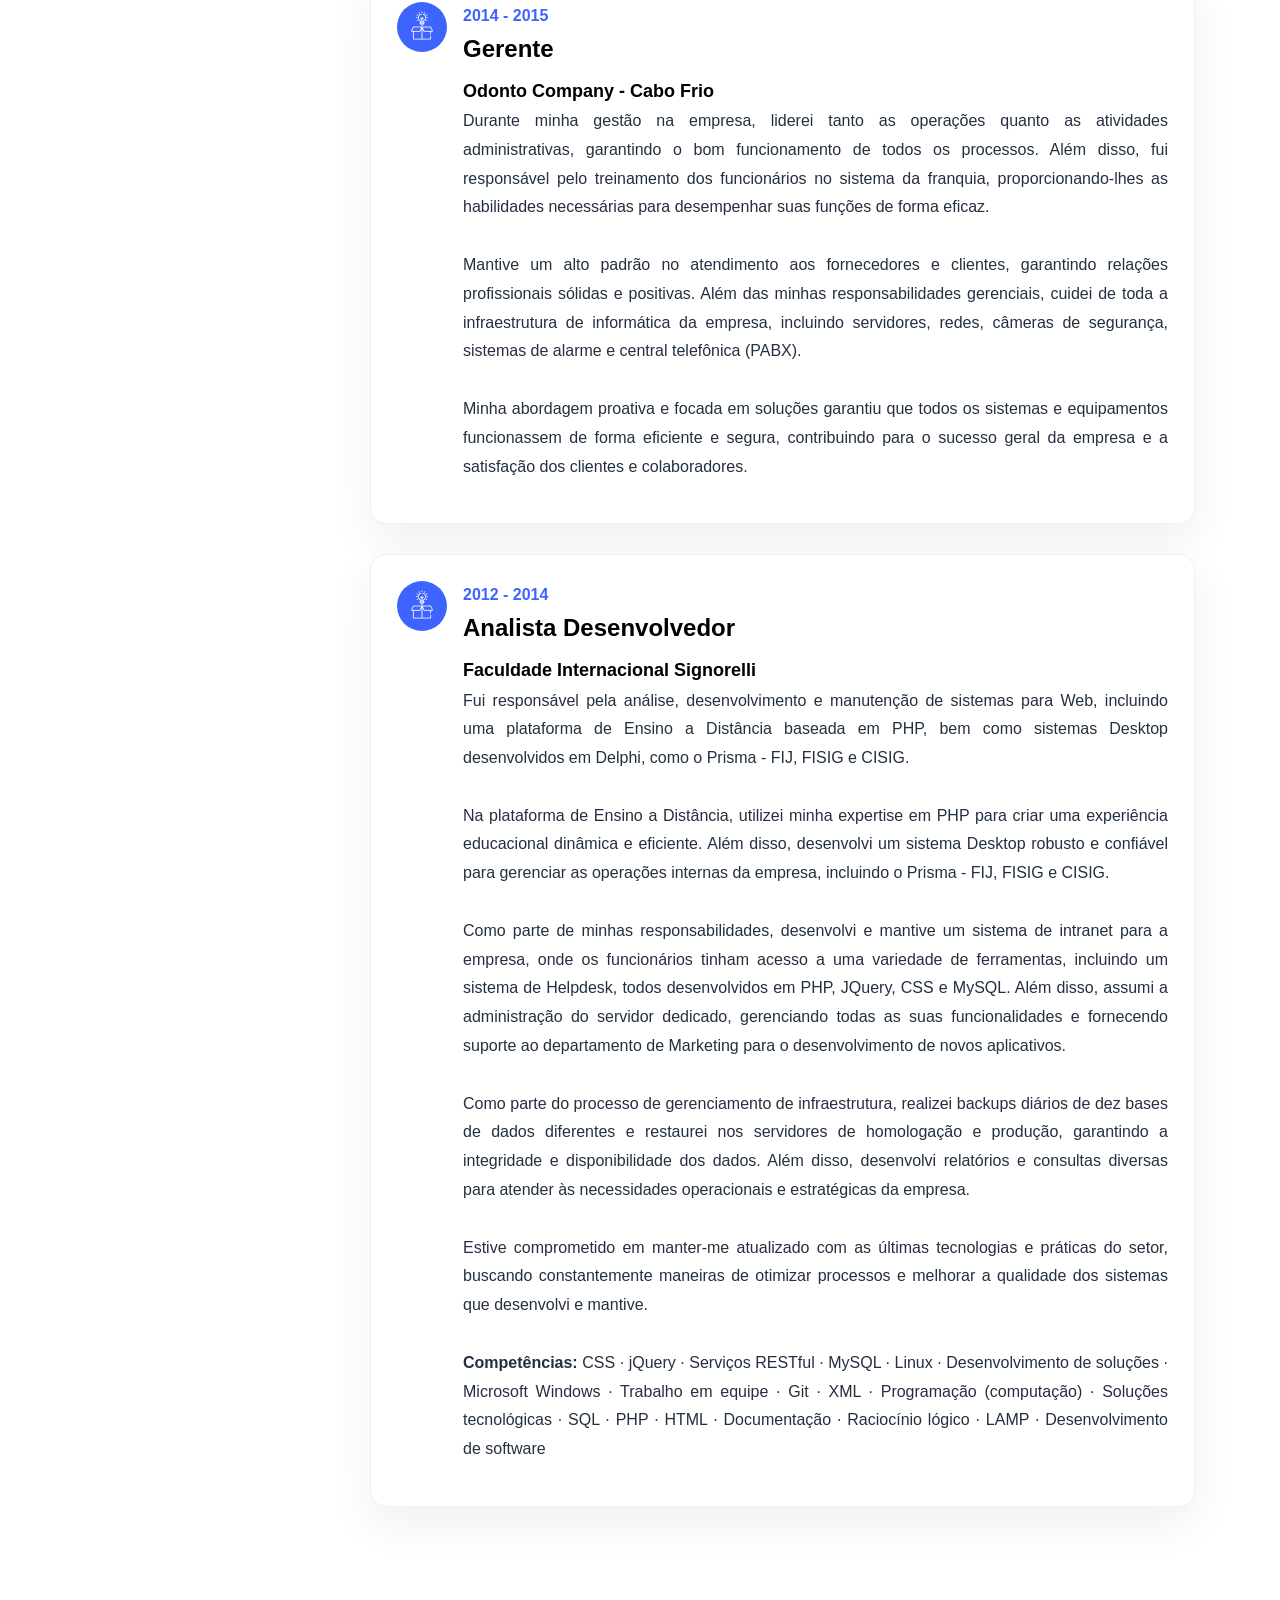
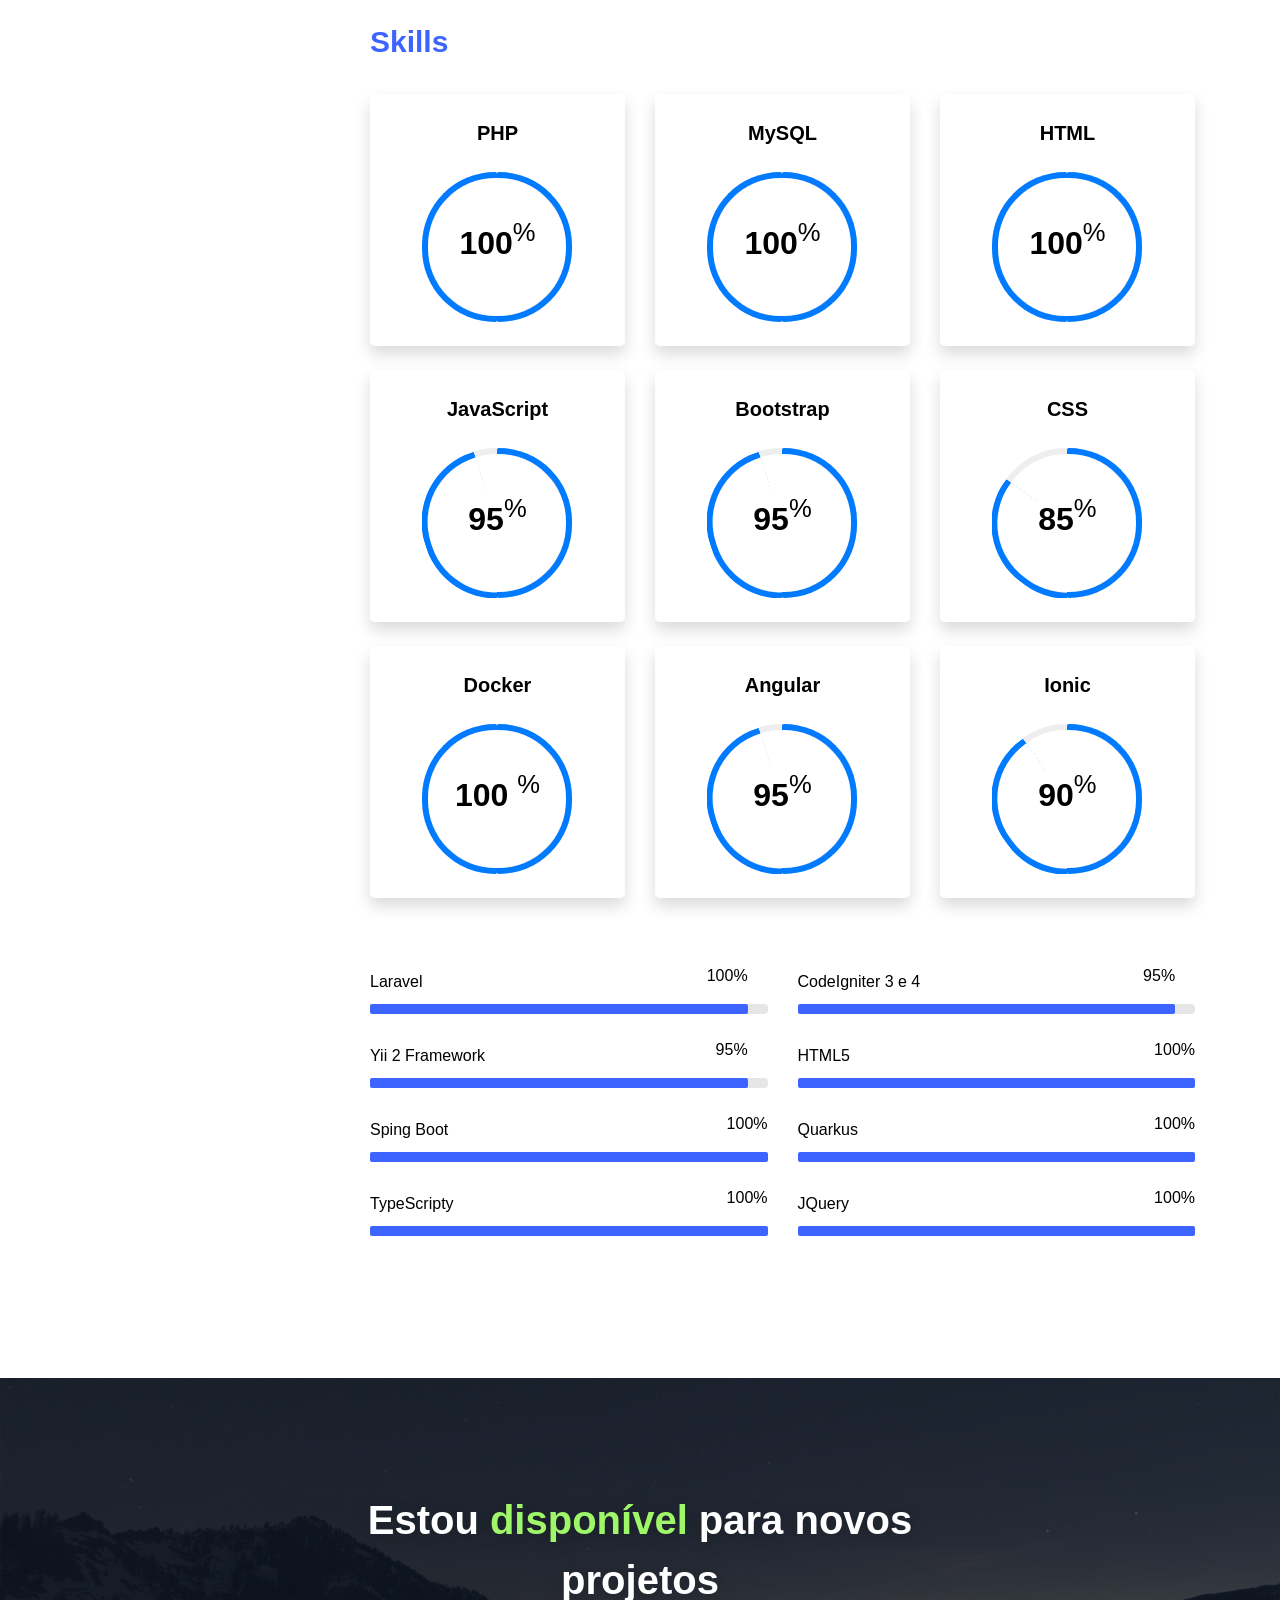
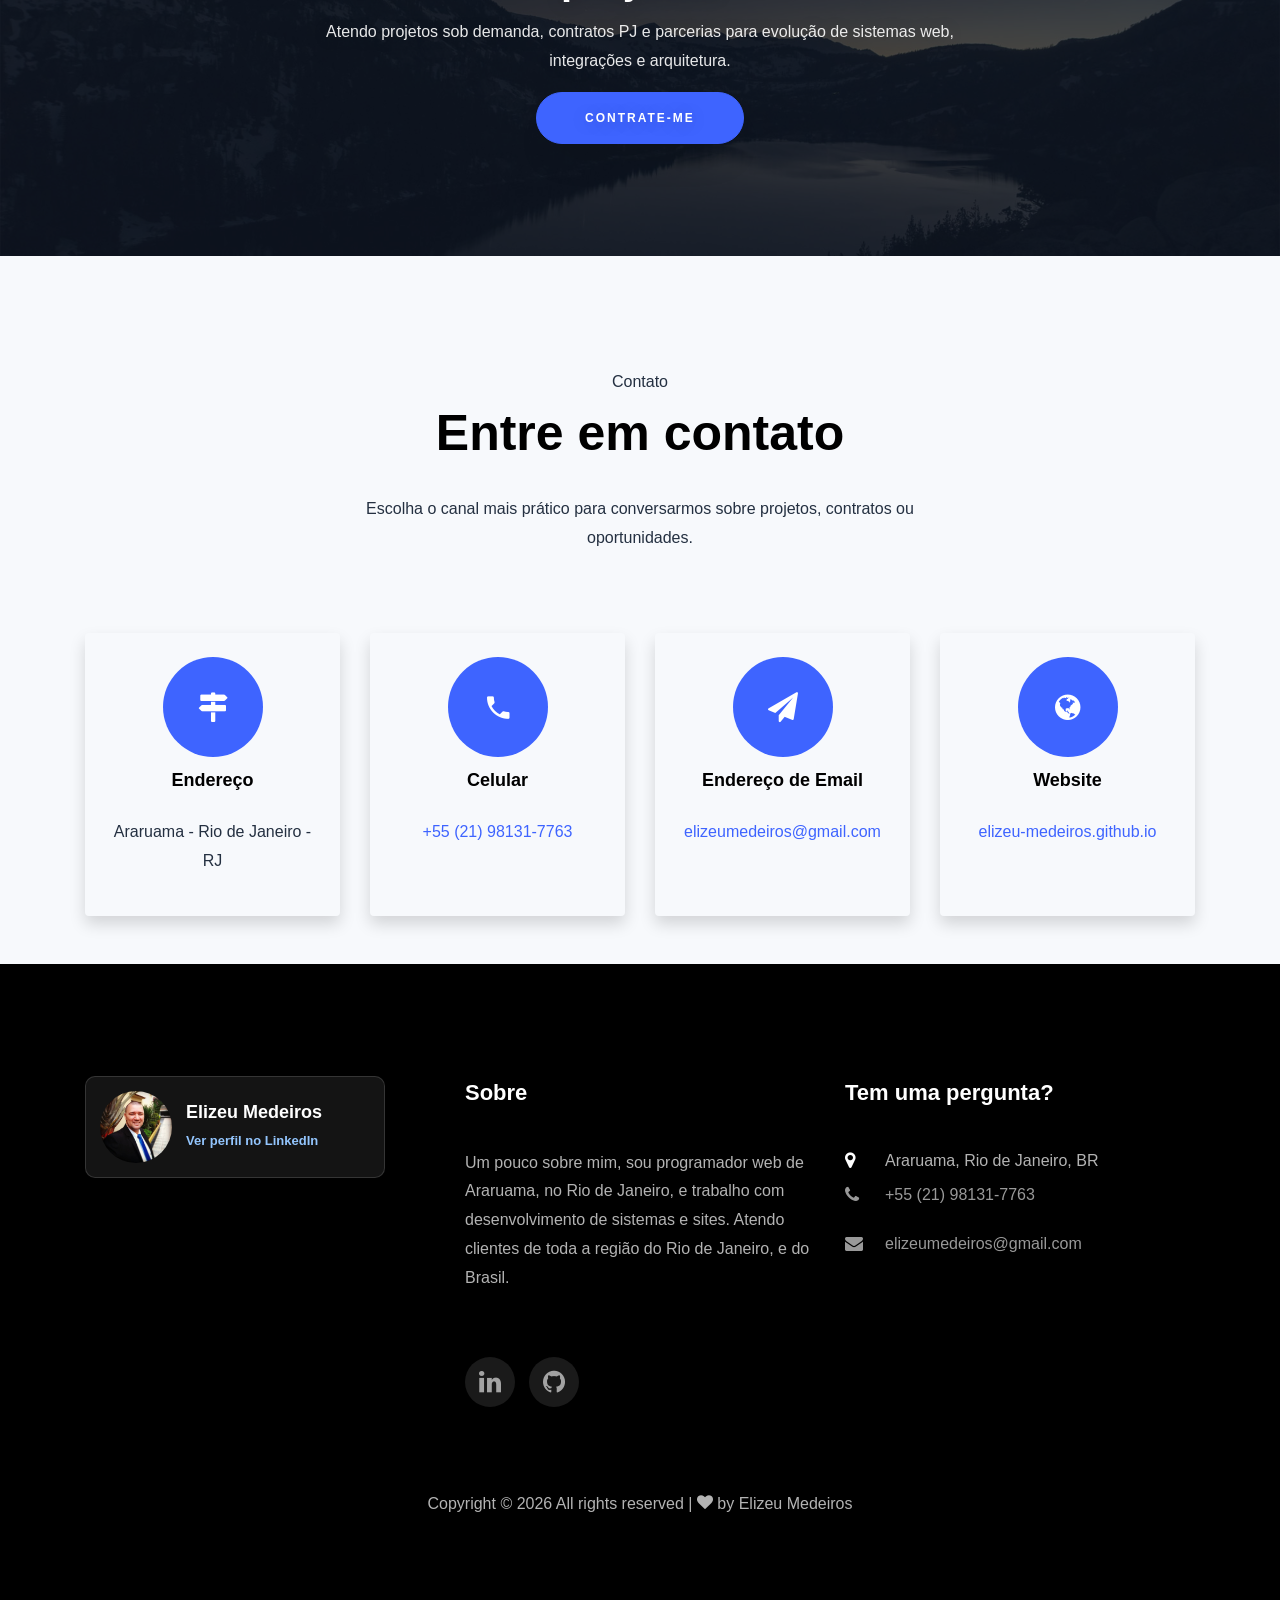
==== commit ce4819e7: "otimização buscadores" ====
--- a/index.html
+++ b/index.html
@@ -1,19 +1,76 @@
 <!DOCTYPE html>
-<html lang="pt-Br">
+<html lang="pt-BR">
 
 <head>
-    <title>Elizeu Medeiros - Desenvolvedor Full Stack</title>
+    <title>Elizeu Medeiros | Desenvolvedor Full Stack Java, PHP e Angular</title>
     <meta charset="utf-8">
     <meta name="viewport" content="width=device-width, initial-scale=1, shrink-to-fit=no">
+    <meta name="robots" content="index, follow, max-image-preview:large">
     <meta name="description"
-        content="Portfólio de Elizeu Medeiros, Desenvolvedor Full Stack Sênior com experiência em Java, PHP, Angular, cloud computing, DevOps e arquitetura de software.">
+        content="Portfólio de Elizeu Medeiros, Desenvolvedor Full Stack Sênior em Java, PHP, Angular, APIs, cloud computing, DevOps e arquitetura de software no Rio de Janeiro.">
+    <meta name="author" content="Elizeu Medeiros">
+    <meta name="keywords"
+        content="Elizeu Medeiros, desenvolvedor full stack, desenvolvedor Java, desenvolvedor PHP, desenvolvedor Angular, arquitetura de software, cloud computing, DevOps, Rio de Janeiro">
     <link rel="canonical" href="https://elizeu-medeiros.github.io/portfolio/">
 
-    <meta property='og:title' content='Elizeu Medeiros - Desenvolvedor Full Stack' />
-    <meta property='og:image' content='https://elizeu-medeiros.github.io/portfolio/images/elizeu-medeiros.jpg' />
-    <meta property='og:description'
-        content='Portfólio de Elizeu Medeiros, Desenvolvedor Full Stack Sênior com experiência em Java, PHP, Angular, cloud computing, DevOps e arquitetura de software.' />
-    <meta property='og:url' content='https://elizeu-medeiros.github.io/portfolio/' />
+    <meta property="og:type" content="profile">
+    <meta property="og:locale" content="pt_BR">
+    <meta property="og:site_name" content="Portfólio Elizeu Medeiros">
+    <meta property="og:title" content="Elizeu Medeiros | Desenvolvedor Full Stack Java, PHP e Angular">
+    <meta property="og:image" content="https://elizeu-medeiros.github.io/portfolio/images/elizeu-medeiros.jpg">
+    <meta property="og:image:alt" content="Foto de Elizeu Medeiros">
+    <meta property="og:description"
+        content="Desenvolvedor Full Stack Sênior com experiência em Java, PHP, Angular, APIs, cloud, DevOps e arquitetura de software.">
+    <meta property="og:url" content="https://elizeu-medeiros.github.io/portfolio/">
+    <meta property="profile:first_name" content="Elizeu">
+    <meta property="profile:last_name" content="Medeiros">
+    <meta name="twitter:card" content="summary_large_image">
+    <meta name="twitter:title" content="Elizeu Medeiros | Desenvolvedor Full Stack">
+    <meta name="twitter:description"
+        content="Portfólio de Desenvolvedor Full Stack Sênior em Java, PHP, Angular, cloud, DevOps e arquitetura de software.">
+    <meta name="twitter:image" content="https://elizeu-medeiros.github.io/portfolio/images/elizeu-medeiros.jpg">
+    <meta name="twitter:image:alt" content="Foto de Elizeu Medeiros">
+
+    <script type="application/ld+json">
+        {
+            "@context": "https://schema.org",
+            "@type": "ProfilePage",
+            "url": "https://elizeu-medeiros.github.io/portfolio/",
+            "name": "Elizeu Medeiros - Desenvolvedor Full Stack",
+            "description": "Portfólio de Elizeu Medeiros, Desenvolvedor Full Stack Sênior em Java, PHP, Angular, cloud computing, DevOps e arquitetura de software.",
+            "inLanguage": "pt-BR",
+            "mainEntity": {
+                "@type": "Person",
+                "name": "Elizeu Medeiros",
+                "jobTitle": "Desenvolvedor Full Stack Sênior",
+                "image": "https://elizeu-medeiros.github.io/portfolio/images/elizeu-medeiros.jpg",
+                "email": "mailto:elizeumedeiros@gmail.com",
+                "telephone": "+55 21 98131-7763",
+                "address": {
+                    "@type": "PostalAddress",
+                    "addressLocality": "Araruama",
+                    "addressRegion": "RJ",
+                    "addressCountry": "BR"
+                },
+                "knowsAbout": [
+                    "Java",
+                    "PHP",
+                    "Angular",
+                    "JavaScript",
+                    "TypeScript",
+                    "MySQL",
+                    "Cloud Computing",
+                    "DevOps",
+                    "Arquitetura de Software",
+                    "APIs"
+                ],
+                "sameAs": [
+                    "https://www.linkedin.com/in/elizeu-medeiros-b2a0b348",
+                    "https://github.com/Elizeu-Medeiros"
+                ]
+            }
+        }
+    </script>
 
     <!-- <link href="https://fonts.googleapis.com/css?family=Poppins:100,200,300,400,500,600,700,800,900" rel="stylesheet">git  -->
 
@@ -60,7 +117,7 @@
         </div>
     </nav>
     <main id="main-content" tabindex="-1">
-    <section class="hero-wrap js-fullheight">
+    <section class="hero-wrap js-fullheight" id="home-section">
         <div class="overlay"></div>
         <div class="container">
             <div class="row no-gutters slider-text js-fullheight justify-content-between align-items-center">
@@ -73,7 +130,8 @@
                                 data-rotate='[ "Arquitetura de Software", "Cloud Computing", "Desenvolvimento Web", "PHP", "Java", "Angular", "JavaScript", "MySql..." ]'></span>
                         </h2>
                         <p class="hero-summary">Desenvolvedor Full Stack Sênior com foco em sistemas escaláveis,
-                            cloud, DevOps e arquitetura de software.</p>
+                            cloud, DevOps e arquitetura de software para empresas que precisam de aplicações web,
+                            APIs e integrações confiáveis.</p>
                         <div class="hero-actions">
                             <a href="#contact-section" class="btn btn-primary py-3 px-4">Falar comigo</a>
                             <a target="_blank" rel="noopener" href="file/elizeu-medeiros-12-06-25.pdf"
@@ -118,7 +176,7 @@
                 <div class="col-md-6 col-lg-6 pl-md-5 py-5">
                     <div class="row justify-content-start pb-3">
                         <div class="col-md-12 heading-section ftco-animate">
-                            <h1 class="big">Sobre</h1>
+                            <div class="big" aria-hidden="true">Sobre</div>
                             <h2 class="mb-4">Sobre mim</h2>
                             <p class="lead-intro">Sou Desenvolvedor Full Stack Sênior, com mais de 15 anos criando,
                                 mantendo e evoluindo sistemas web para ambientes de negócio exigentes.</p>
@@ -127,6 +185,11 @@
                                 infraestrutura moderna. Minha atuação combina desenvolvimento, arquitetura, cloud,
                                 automação e boas práticas de entrega para construir soluções robustas, seguras e fáceis
                                 de sustentar.
+                            </p>
+                            <p>
+                                Atuo em projetos de desenvolvimento web full stack, modernização de sistemas,
+                                integrações com APIs, ambientes em nuvem e pipelines de entrega contínua para times no
+                                Rio de Janeiro e em todo o Brasil.
                             </p>
                             <div class="ux-skill-tags" aria-label="Áreas de atuação">
                                 <span>Arquitetura de Software</span>
@@ -1225,7 +1288,7 @@
         <div class="container">
             <div class="row justify-content-center mb-5 pb-3">
                 <div class="col-md-7 heading-section text-center ftco-animate">
-                    <h1 class="big big-2">Contato</h1>
+                    <div class="big big-2" aria-hidden="true">Contato</div>
                     <h2 class="mb-4">Entre em contato</h2>
                     <p>Escolha o canal mais prático para conversarmos sobre projetos, contratos ou oportunidades.</p>
                 </div>
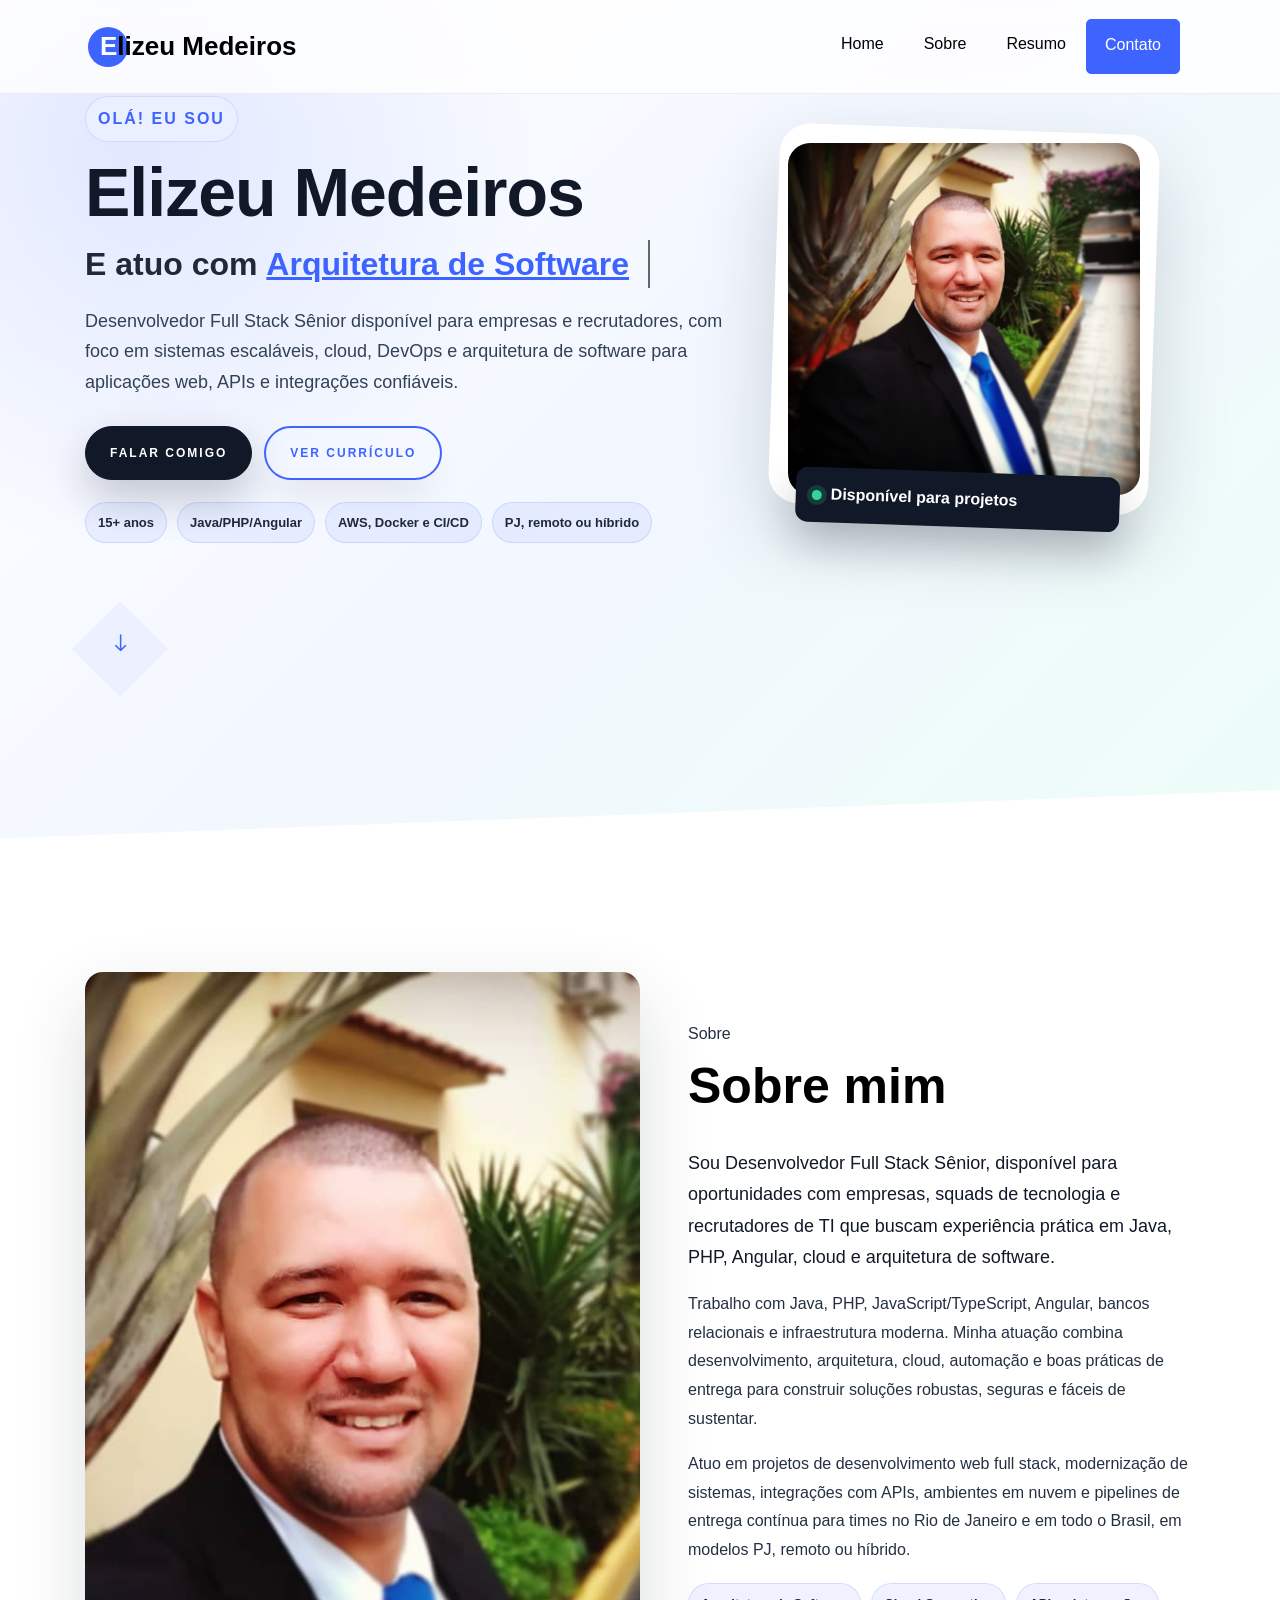
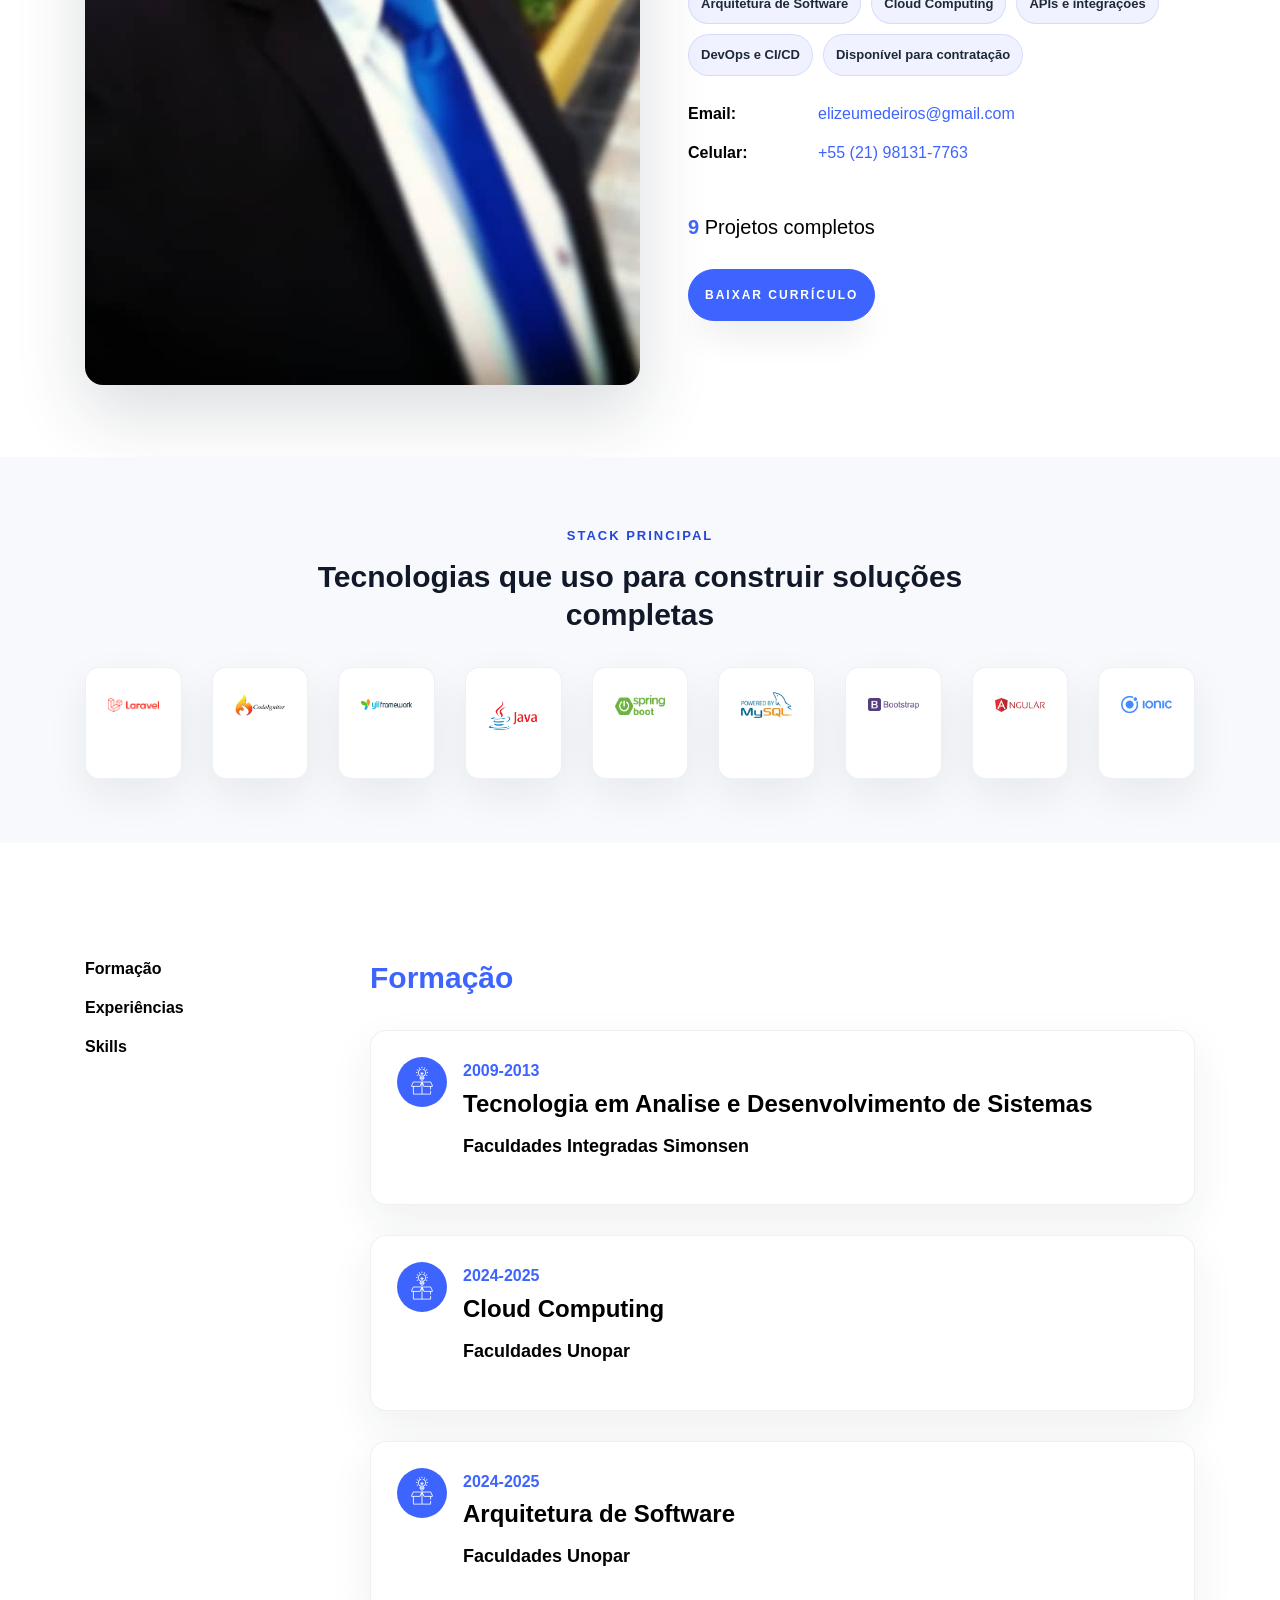
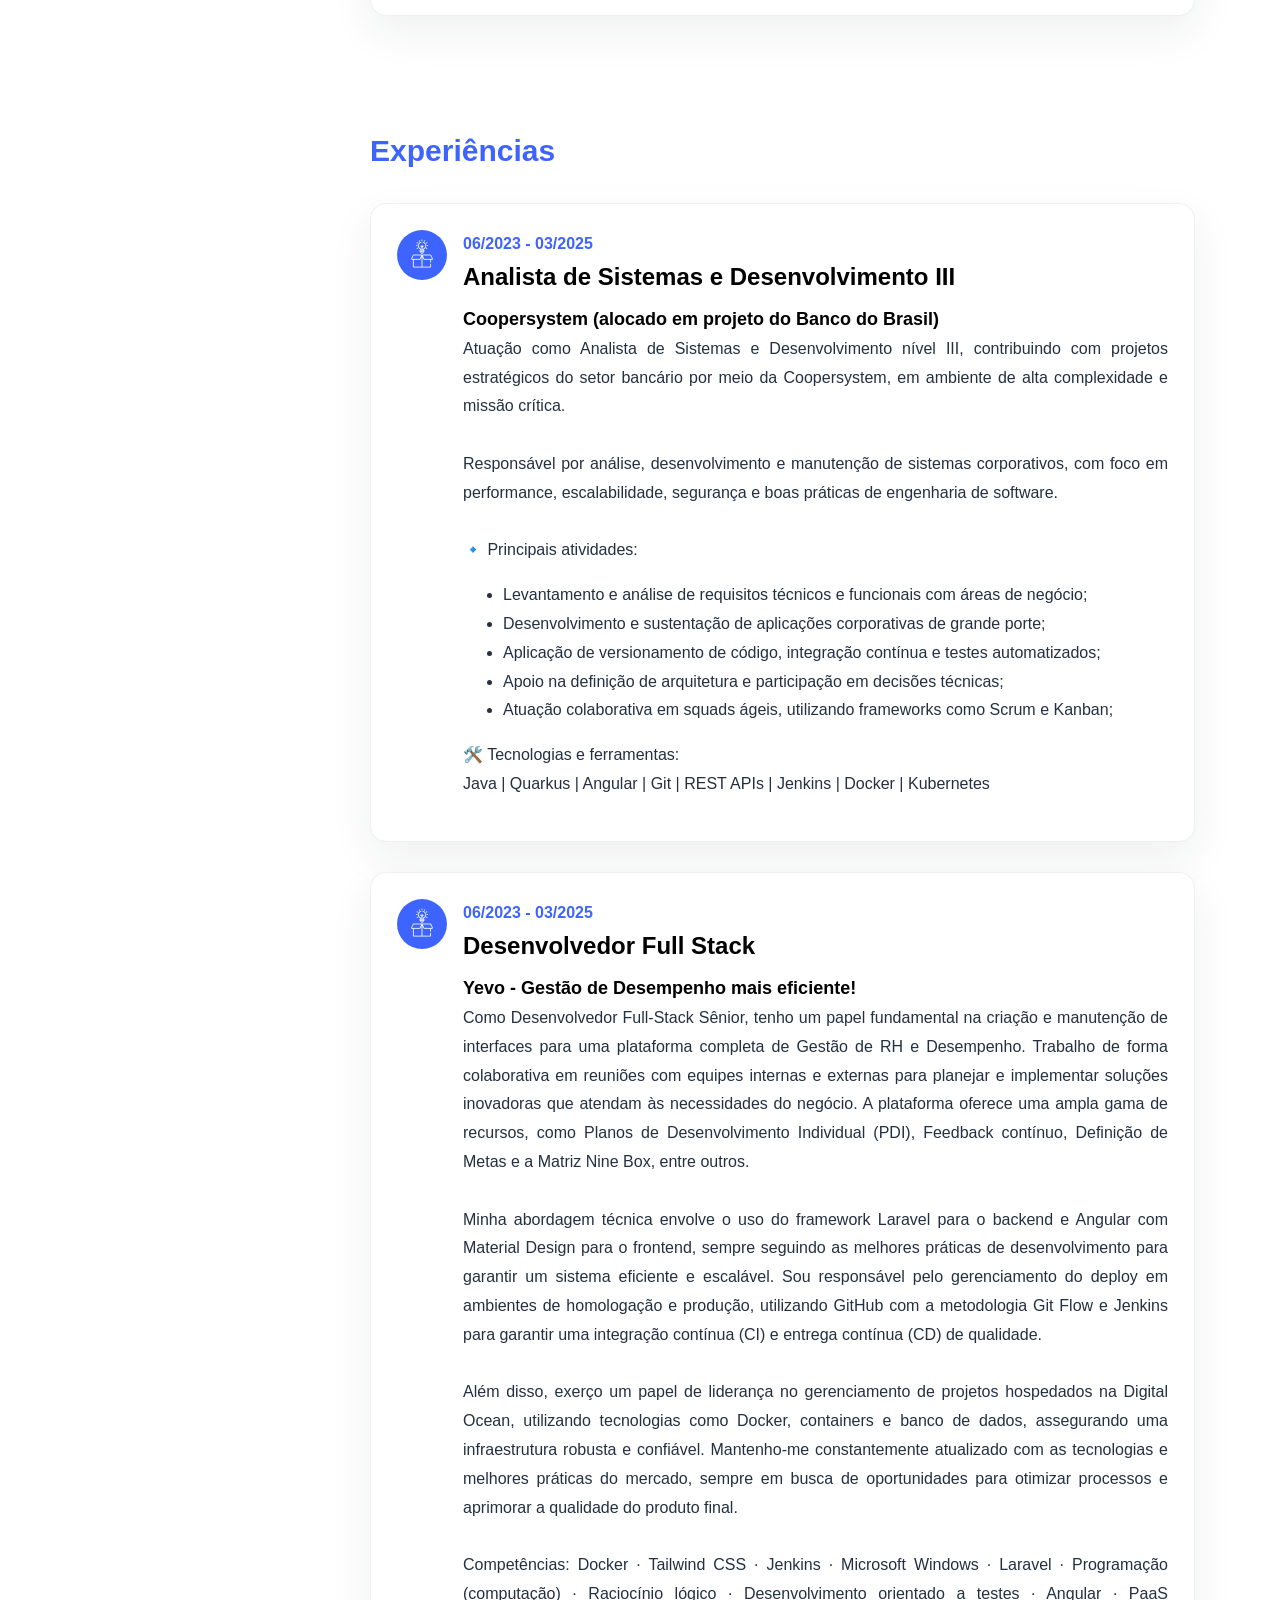
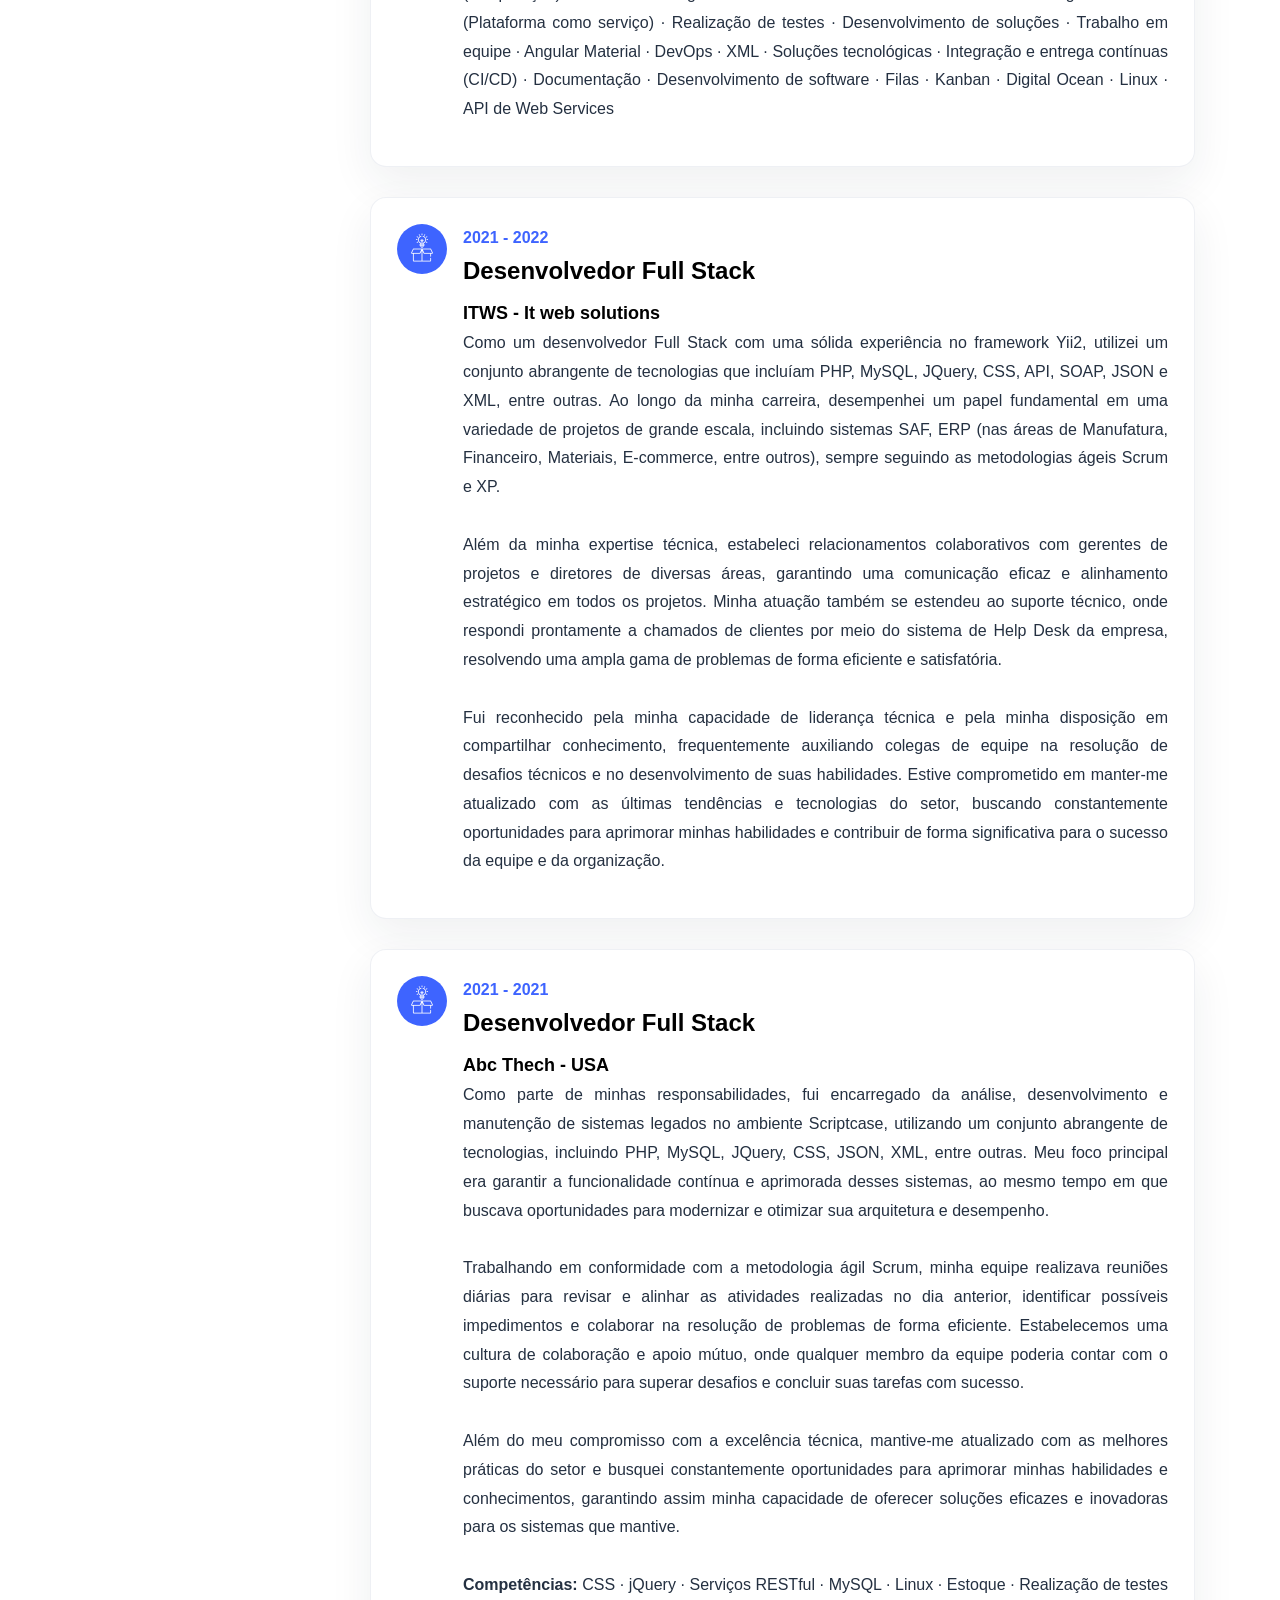
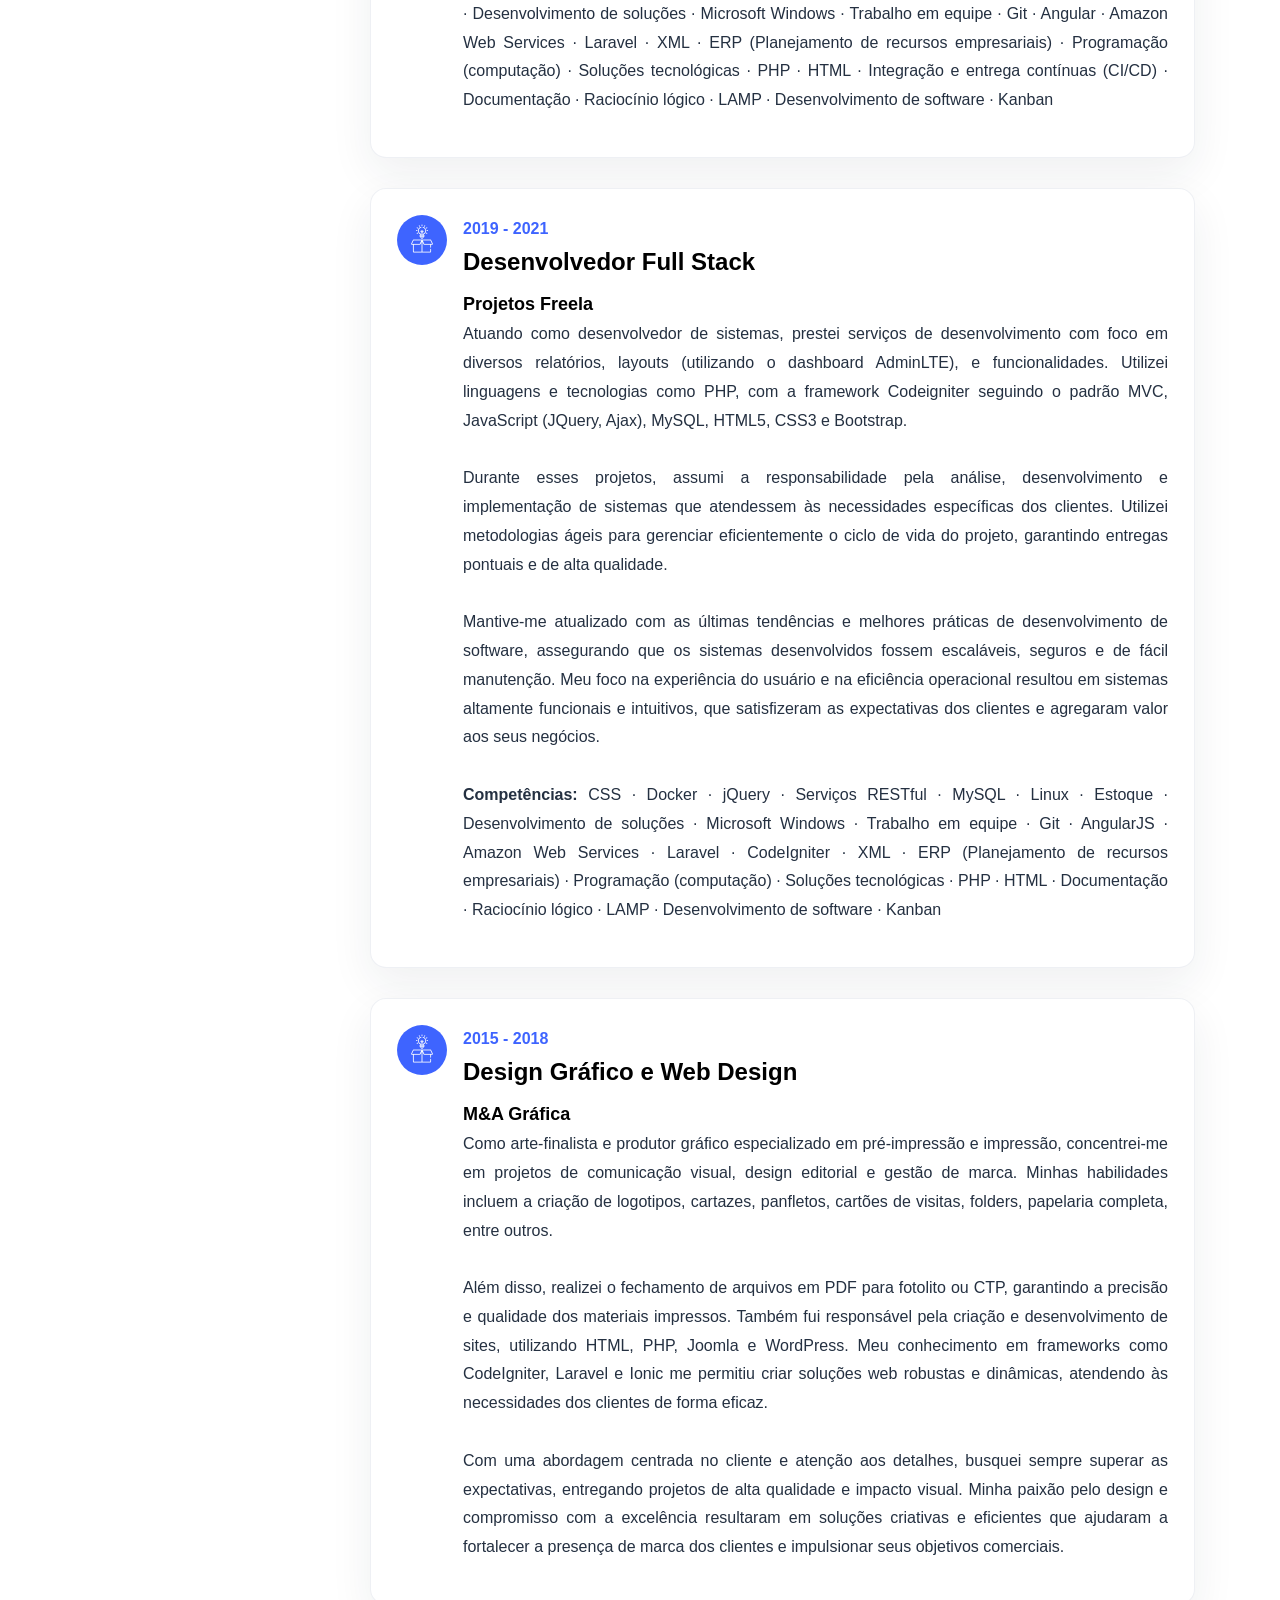
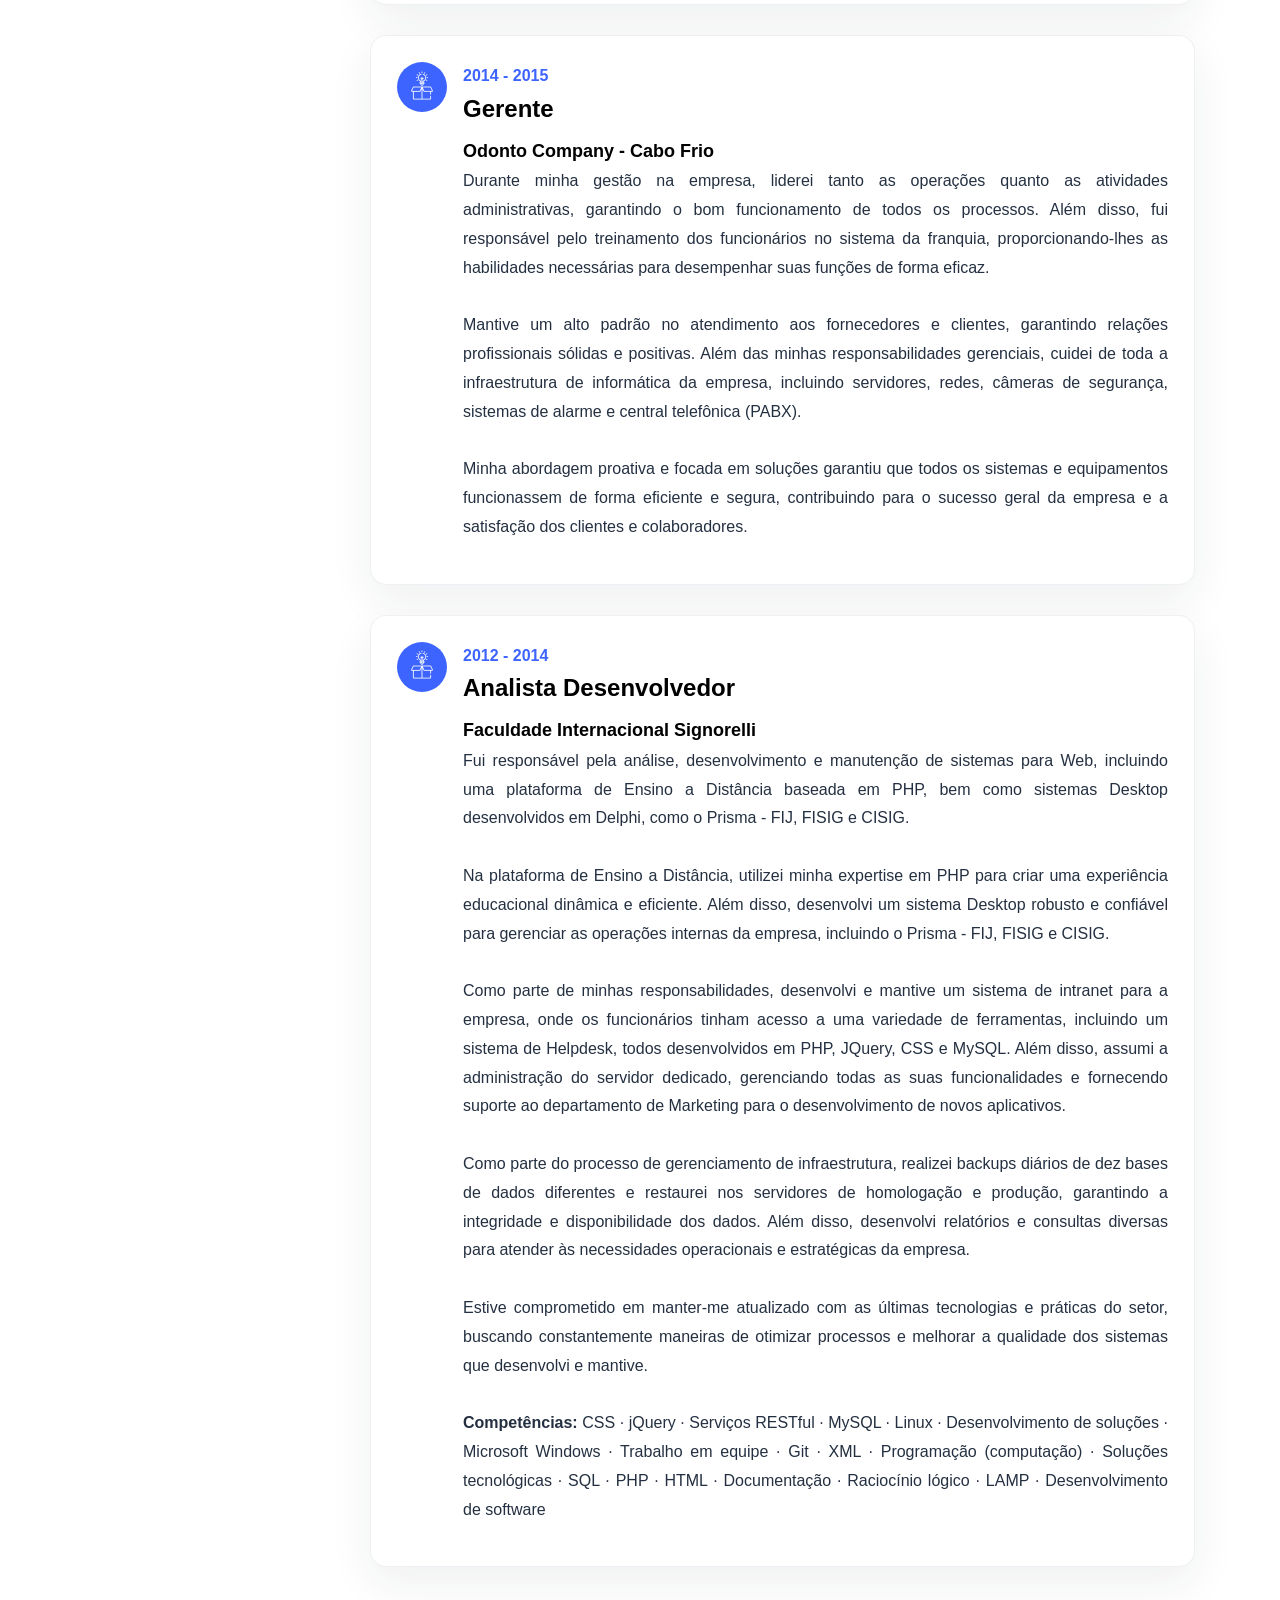
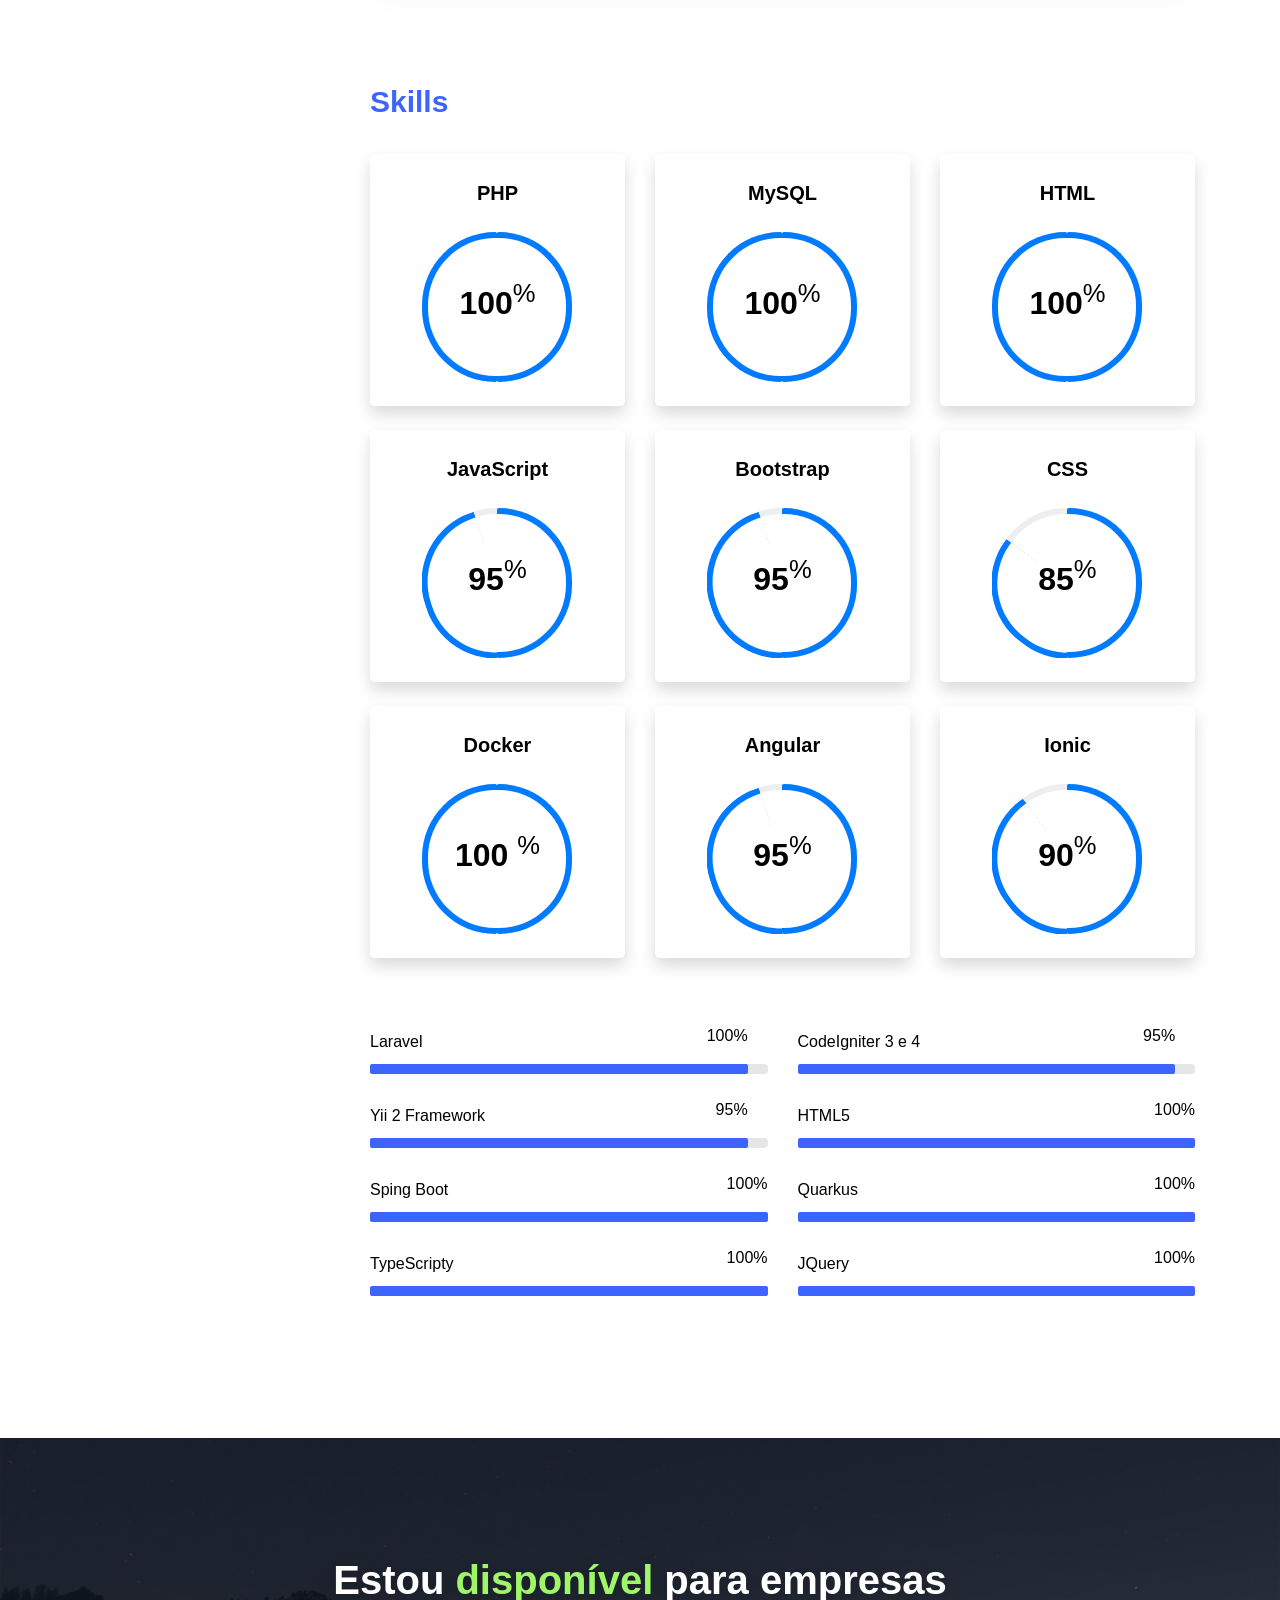
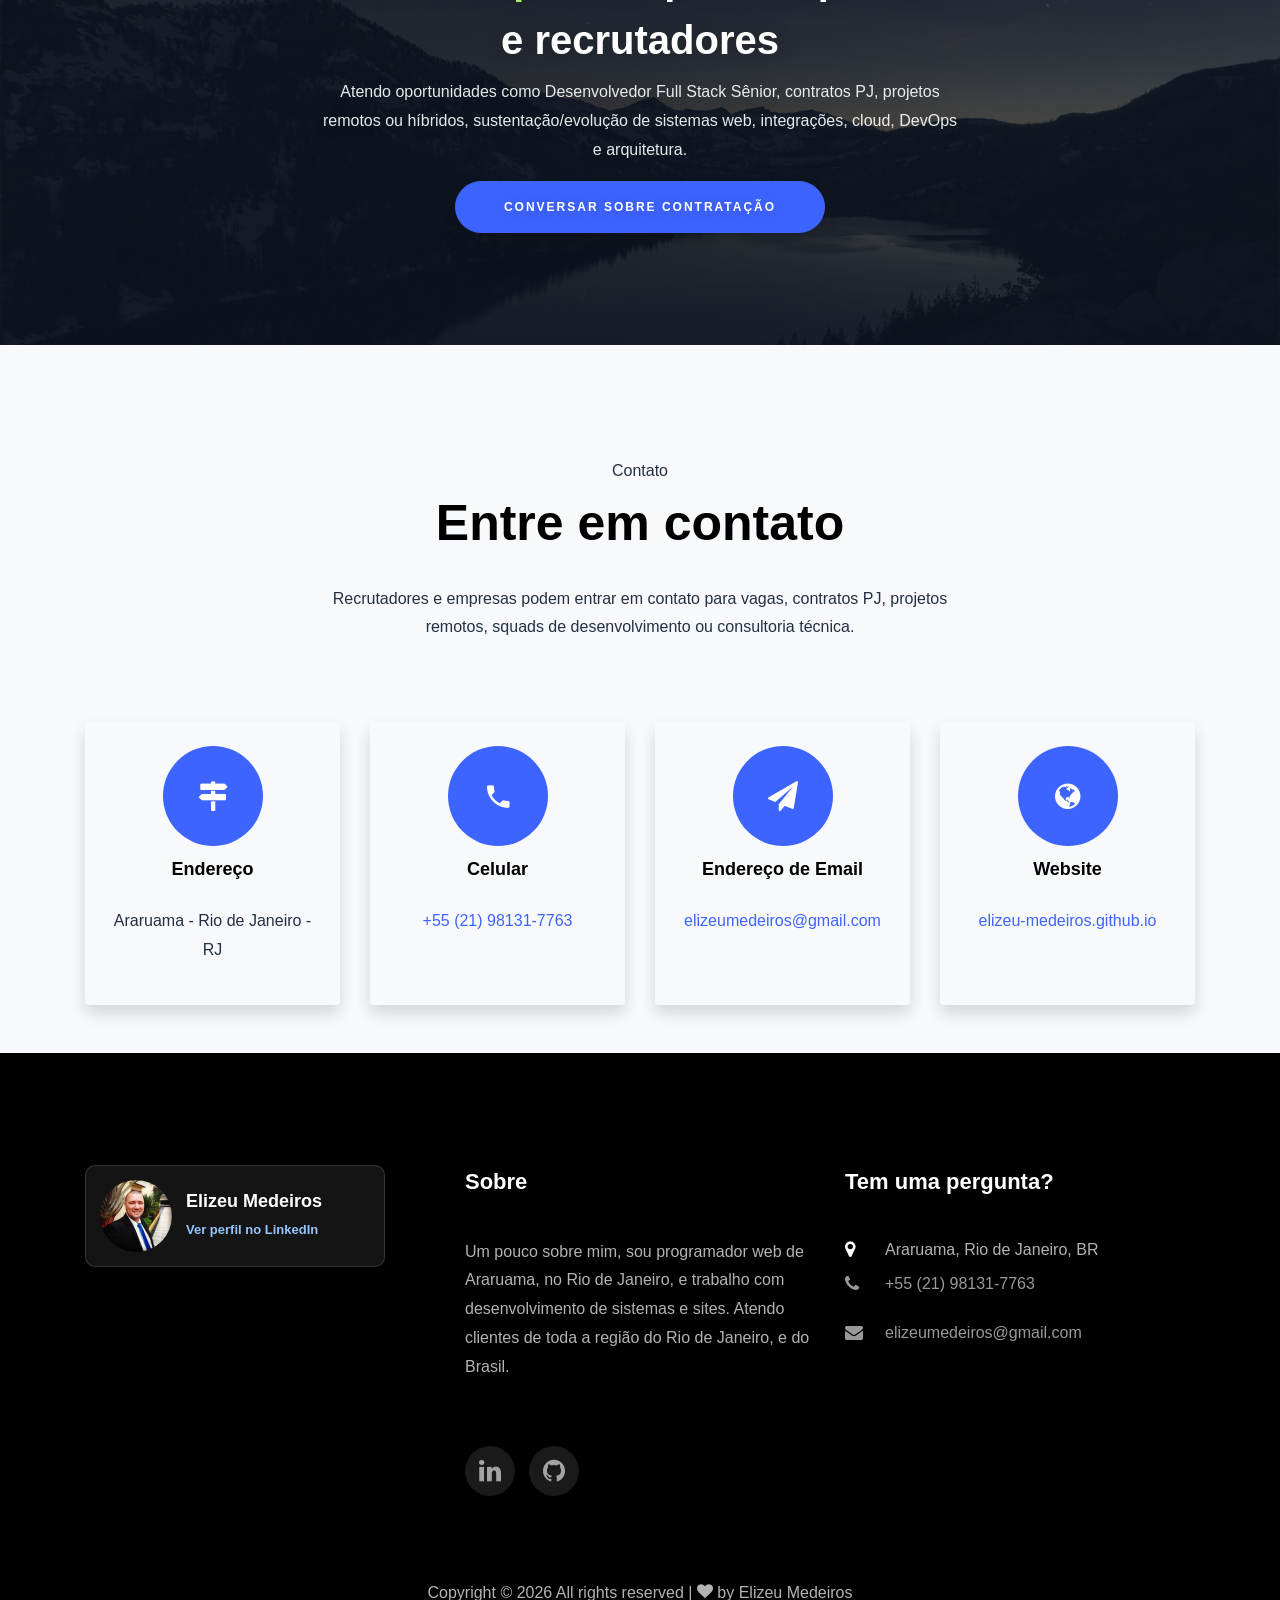
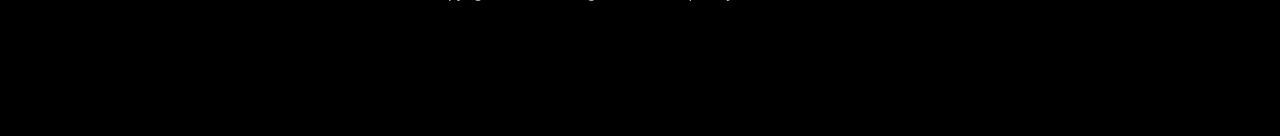
==== commit f19347ed: "otimizar busca" ====
--- a/index.html
+++ b/index.html
@@ -2,32 +2,32 @@
 <html lang="pt-BR">
 
 <head>
-    <title>Elizeu Medeiros | Desenvolvedor Full Stack Java, PHP e Angular</title>
+    <title>Elizeu Medeiros | Desenvolvedor Full Stack Sênior disponível para contratação</title>
     <meta charset="utf-8">
     <meta name="viewport" content="width=device-width, initial-scale=1, shrink-to-fit=no">
     <meta name="robots" content="index, follow, max-image-preview:large">
     <meta name="description"
-        content="Portfólio de Elizeu Medeiros, Desenvolvedor Full Stack Sênior em Java, PHP, Angular, APIs, cloud computing, DevOps e arquitetura de software no Rio de Janeiro.">
+        content="Elizeu Medeiros, Desenvolvedor Full Stack Sênior disponível para empresas e recrutadores. Java, PHP, Angular, APIs, cloud, DevOps e arquitetura de software.">
     <meta name="author" content="Elizeu Medeiros">
     <meta name="keywords"
-        content="Elizeu Medeiros, desenvolvedor full stack, desenvolvedor Java, desenvolvedor PHP, desenvolvedor Angular, arquitetura de software, cloud computing, DevOps, Rio de Janeiro">
+        content="Elizeu Medeiros, desenvolvedor full stack sênior, contratar desenvolvedor full stack, recrutador TI, desenvolvedor Java, desenvolvedor PHP, desenvolvedor Angular, arquitetura de software, cloud computing, DevOps, PJ, remoto, Rio de Janeiro">
     <link rel="canonical" href="https://elizeu-medeiros.github.io/portfolio/">
 
     <meta property="og:type" content="profile">
     <meta property="og:locale" content="pt_BR">
     <meta property="og:site_name" content="Portfólio Elizeu Medeiros">
-    <meta property="og:title" content="Elizeu Medeiros | Desenvolvedor Full Stack Java, PHP e Angular">
+    <meta property="og:title" content="Elizeu Medeiros | Desenvolvedor Full Stack Sênior disponível para contratação">
     <meta property="og:image" content="https://elizeu-medeiros.github.io/portfolio/images/elizeu-medeiros.jpg">
     <meta property="og:image:alt" content="Foto de Elizeu Medeiros">
     <meta property="og:description"
-        content="Desenvolvedor Full Stack Sênior com experiência em Java, PHP, Angular, APIs, cloud, DevOps e arquitetura de software.">
+        content="Perfil profissional para empresas e recrutadores: Desenvolvedor Full Stack Sênior com Java, PHP, Angular, APIs, cloud, DevOps e arquitetura de software.">
     <meta property="og:url" content="https://elizeu-medeiros.github.io/portfolio/">
     <meta property="profile:first_name" content="Elizeu">
     <meta property="profile:last_name" content="Medeiros">
     <meta name="twitter:card" content="summary_large_image">
-    <meta name="twitter:title" content="Elizeu Medeiros | Desenvolvedor Full Stack">
+    <meta name="twitter:title" content="Elizeu Medeiros | Desenvolvedor Full Stack Sênior">
     <meta name="twitter:description"
-        content="Portfólio de Desenvolvedor Full Stack Sênior em Java, PHP, Angular, cloud, DevOps e arquitetura de software.">
+        content="Desenvolvedor Full Stack Sênior disponível para empresas e recrutadores. Java, PHP, Angular, APIs, cloud, DevOps e arquitetura.">
     <meta name="twitter:image" content="https://elizeu-medeiros.github.io/portfolio/images/elizeu-medeiros.jpg">
     <meta name="twitter:image:alt" content="Foto de Elizeu Medeiros">
 
@@ -37,15 +37,32 @@
             "@type": "ProfilePage",
             "url": "https://elizeu-medeiros.github.io/portfolio/",
             "name": "Elizeu Medeiros - Desenvolvedor Full Stack",
-            "description": "Portfólio de Elizeu Medeiros, Desenvolvedor Full Stack Sênior em Java, PHP, Angular, cloud computing, DevOps e arquitetura de software.",
+            "description": "Perfil profissional de Elizeu Medeiros, Desenvolvedor Full Stack Sênior disponível para empresas e recrutadores, com experiência em Java, PHP, Angular, cloud computing, DevOps e arquitetura de software.",
             "inLanguage": "pt-BR",
             "mainEntity": {
                 "@type": "Person",
                 "name": "Elizeu Medeiros",
                 "jobTitle": "Desenvolvedor Full Stack Sênior",
+                "hasOccupation": {
+                    "@type": "Occupation",
+                    "name": "Desenvolvedor Full Stack Sênior",
+                    "occupationalCategory": "Software Developer",
+                    "skills": "Java, PHP, Angular, JavaScript, TypeScript, MySQL, APIs REST, Docker, Kubernetes, Jenkins, AWS, DevOps, arquitetura de software"
+                },
                 "image": "https://elizeu-medeiros.github.io/portfolio/images/elizeu-medeiros.jpg",
                 "email": "mailto:elizeumedeiros@gmail.com",
                 "telephone": "+55 21 98131-7763",
+                "workLocation": {
+                    "@type": "Place",
+                    "name": "Brasil, remoto ou Rio de Janeiro"
+                },
+                "contactPoint": {
+                    "@type": "ContactPoint",
+                    "contactType": "recruiting",
+                    "email": "elizeumedeiros@gmail.com",
+                    "telephone": "+55 21 98131-7763",
+                    "availableLanguage": ["Portuguese"]
+                },
                 "address": {
                     "@type": "PostalAddress",
                     "addressLocality": "Araruama",
@@ -129,9 +146,9 @@
                             <span class="txt-rotate" data-period="2000"
                                 data-rotate='[ "Arquitetura de Software", "Cloud Computing", "Desenvolvimento Web", "PHP", "Java", "Angular", "JavaScript", "MySql..." ]'></span>
                         </h2>
-                        <p class="hero-summary">Desenvolvedor Full Stack Sênior com foco em sistemas escaláveis,
-                            cloud, DevOps e arquitetura de software para empresas que precisam de aplicações web,
-                            APIs e integrações confiáveis.</p>
+                        <p class="hero-summary">Desenvolvedor Full Stack Sênior disponível para empresas e recrutadores,
+                            com foco em sistemas escaláveis, cloud, DevOps e arquitetura de software para aplicações
+                            web, APIs e integrações confiáveis.</p>
                         <div class="hero-actions">
                             <a href="#contact-section" class="btn btn-primary py-3 px-4">Falar comigo</a>
                             <a target="_blank" rel="noopener" href="file/elizeu-medeiros-12-06-25.pdf"
@@ -141,6 +158,7 @@
                             <span>15+ anos</span>
                             <span>Java/PHP/Angular</span>
                             <span>AWS, Docker e CI/CD</span>
+                            <span>PJ, remoto ou híbrido</span>
                         </div>
                     </div>
                 </div>
@@ -178,8 +196,9 @@
                         <div class="col-md-12 heading-section ftco-animate">
                             <div class="big" aria-hidden="true">Sobre</div>
                             <h2 class="mb-4">Sobre mim</h2>
-                            <p class="lead-intro">Sou Desenvolvedor Full Stack Sênior, com mais de 15 anos criando,
-                                mantendo e evoluindo sistemas web para ambientes de negócio exigentes.</p>
+                            <p class="lead-intro">Sou Desenvolvedor Full Stack Sênior, disponível para oportunidades
+                                com empresas, squads de tecnologia e recrutadores de TI que buscam experiência prática
+                                em Java, PHP, Angular, cloud e arquitetura de software.</p>
                             <p>
                                 Trabalho com Java, PHP, JavaScript/TypeScript, Angular, bancos relacionais e
                                 infraestrutura moderna. Minha atuação combina desenvolvimento, arquitetura, cloud,
@@ -189,13 +208,14 @@
                             <p>
                                 Atuo em projetos de desenvolvimento web full stack, modernização de sistemas,
                                 integrações com APIs, ambientes em nuvem e pipelines de entrega contínua para times no
-                                Rio de Janeiro e em todo o Brasil.
+                                Rio de Janeiro e em todo o Brasil, em modelos PJ, remoto ou híbrido.
                             </p>
                             <div class="ux-skill-tags" aria-label="Áreas de atuação">
                                 <span>Arquitetura de Software</span>
                                 <span>Cloud Computing</span>
                                 <span>APIs e integrações</span>
                                 <span>DevOps e CI/CD</span>
+                                <span>Disponível para contratação</span>
                             </div>
                             <ul class="about-info mt-4 px-md-0 px-2">
                                 <!-- <li class="d-flex"><span>Nome:</span> <span>Elizeu Medeiros</span></li>
@@ -1273,12 +1293,12 @@
         <div class="container">
             <div class="row justify-content-center">
                 <div class="col-md-7 ftco-animate text-center">
-                    <h2>Estou <span>disponível</span> para novos projetos</h2>
-                    <p>Atendo projetos sob demanda, contratos PJ e parcerias para evolução de sistemas web,
-                        integrações e arquitetura.</p>
+                    <h2>Estou <span>disponível</span> para empresas e recrutadores</h2>
+                    <p>Atendo oportunidades como Desenvolvedor Full Stack Sênior, contratos PJ, projetos remotos ou
+                        híbridos, sustentação/evolução de sistemas web, integrações, cloud, DevOps e arquitetura.</p>
                     <p class="mb-0"><a target="_blank" rel="noopener"
                             href="https://wa.me/5521981317763/?text=Olá estou vindo através do seu portifólio no Github."
-                            class="btn btn-primary py-3 px-5">Contrate-me</a></p>
+                            class="btn btn-primary py-3 px-5">Conversar sobre contratação</a></p>
                 </div>
             </div>
         </div>
@@ -1290,7 +1310,8 @@
                 <div class="col-md-7 heading-section text-center ftco-animate">
                     <div class="big big-2" aria-hidden="true">Contato</div>
                     <h2 class="mb-4">Entre em contato</h2>
-                    <p>Escolha o canal mais prático para conversarmos sobre projetos, contratos ou oportunidades.</p>
+                    <p>Recrutadores e empresas podem entrar em contato para vagas, contratos PJ, projetos remotos,
+                        squads de desenvolvimento ou consultoria técnica.</p>
                 </div>
             </div>
 
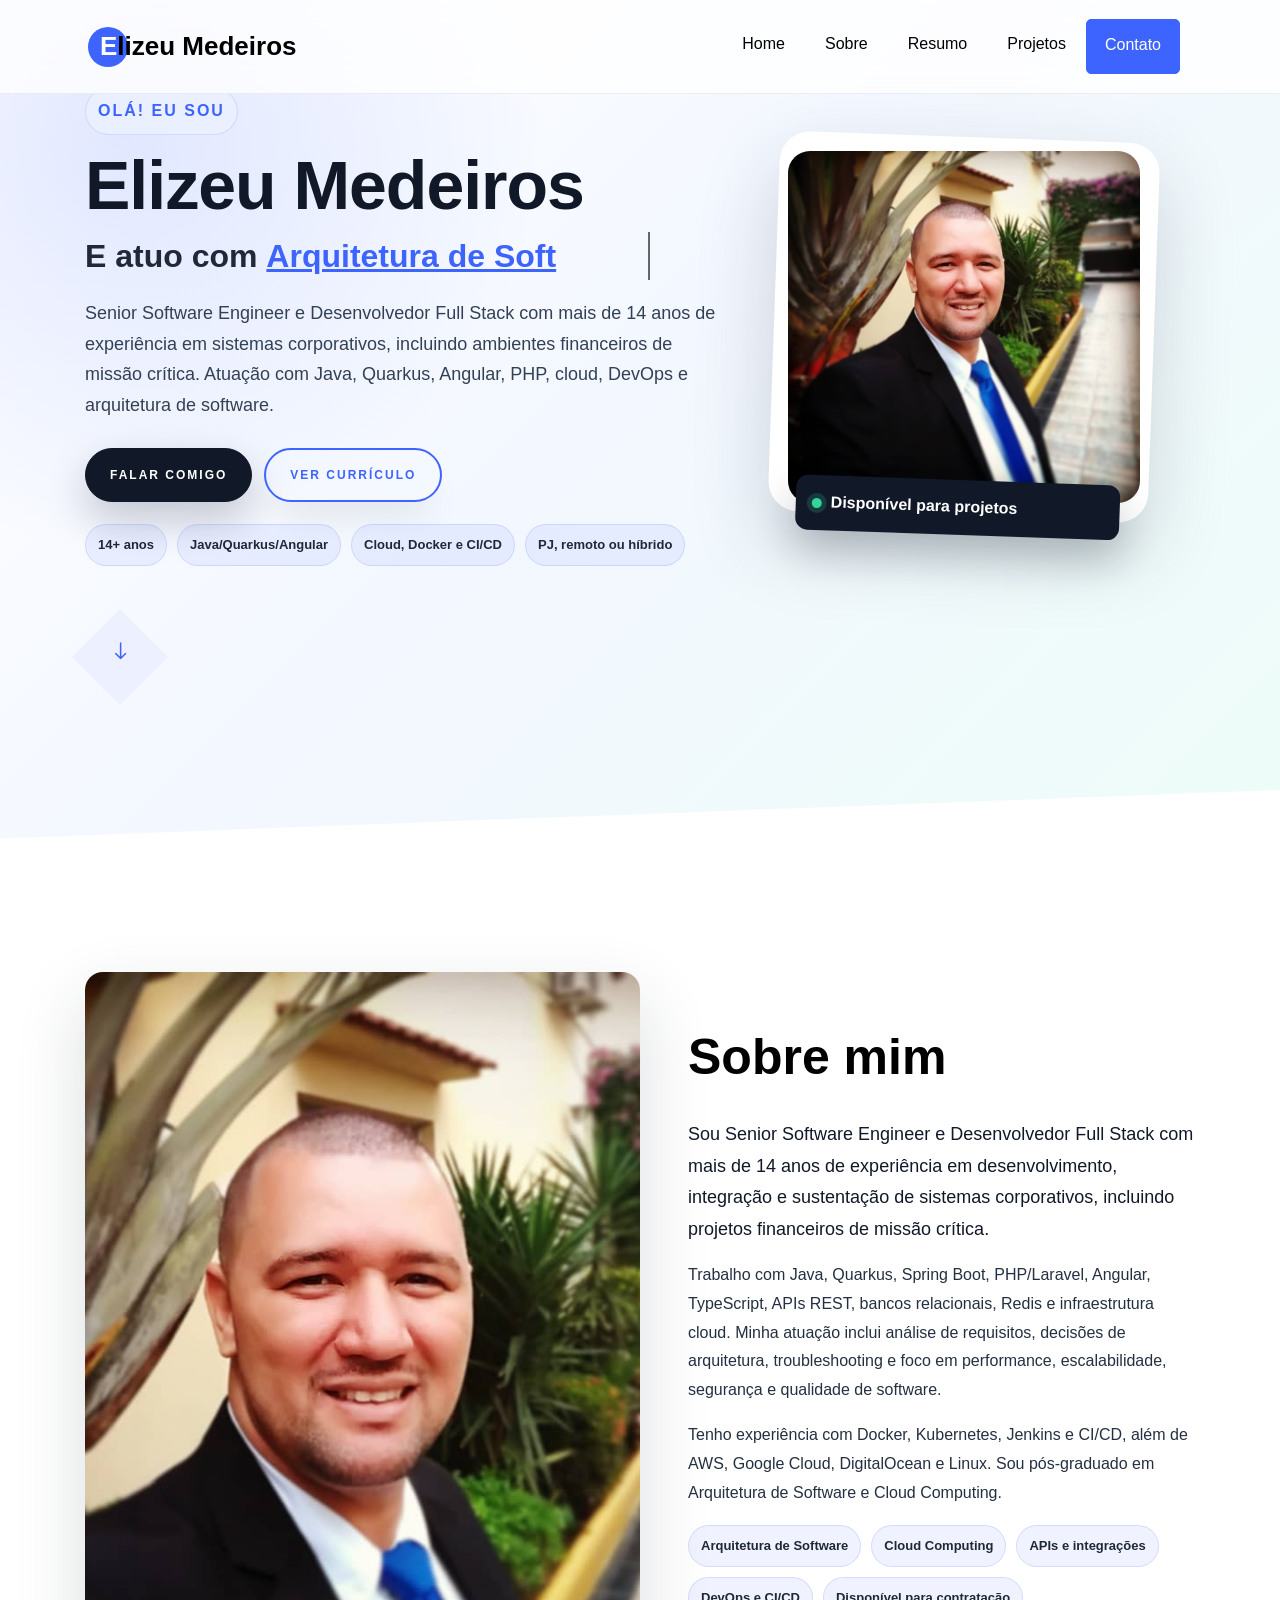
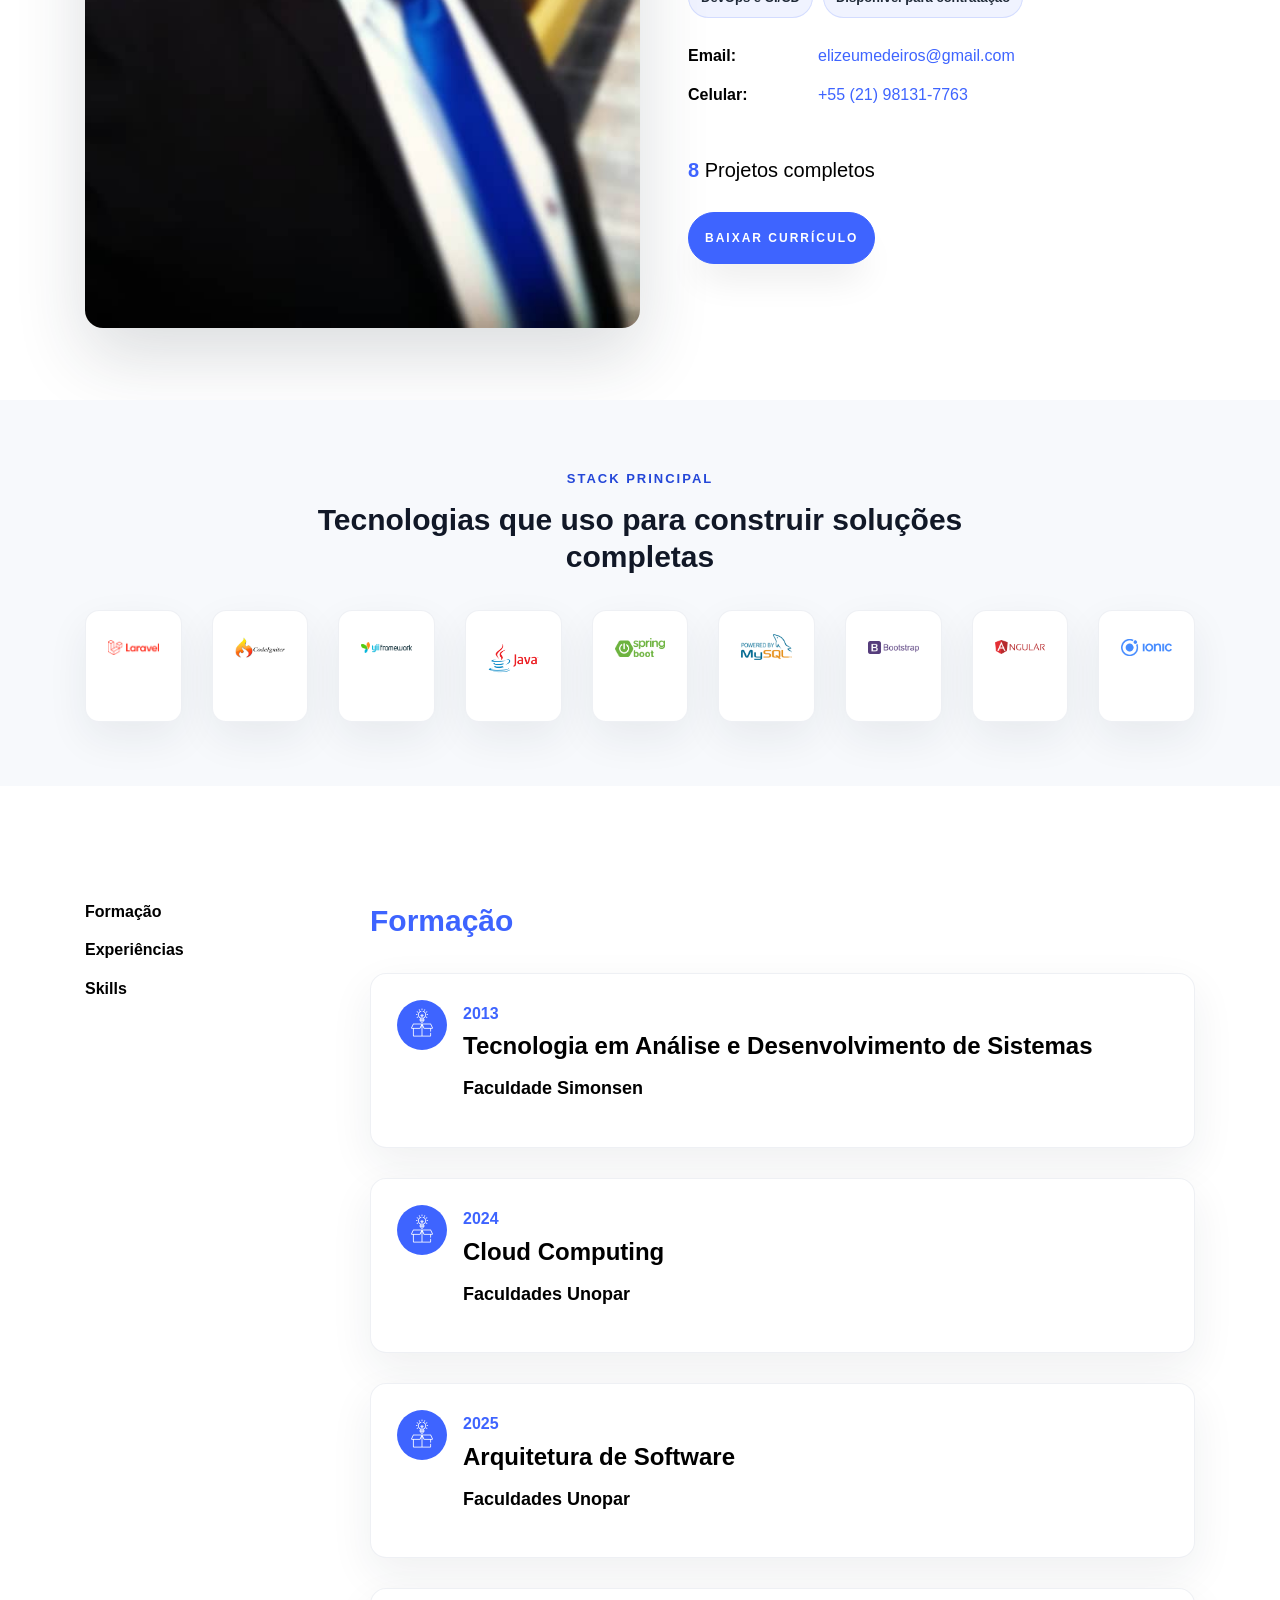
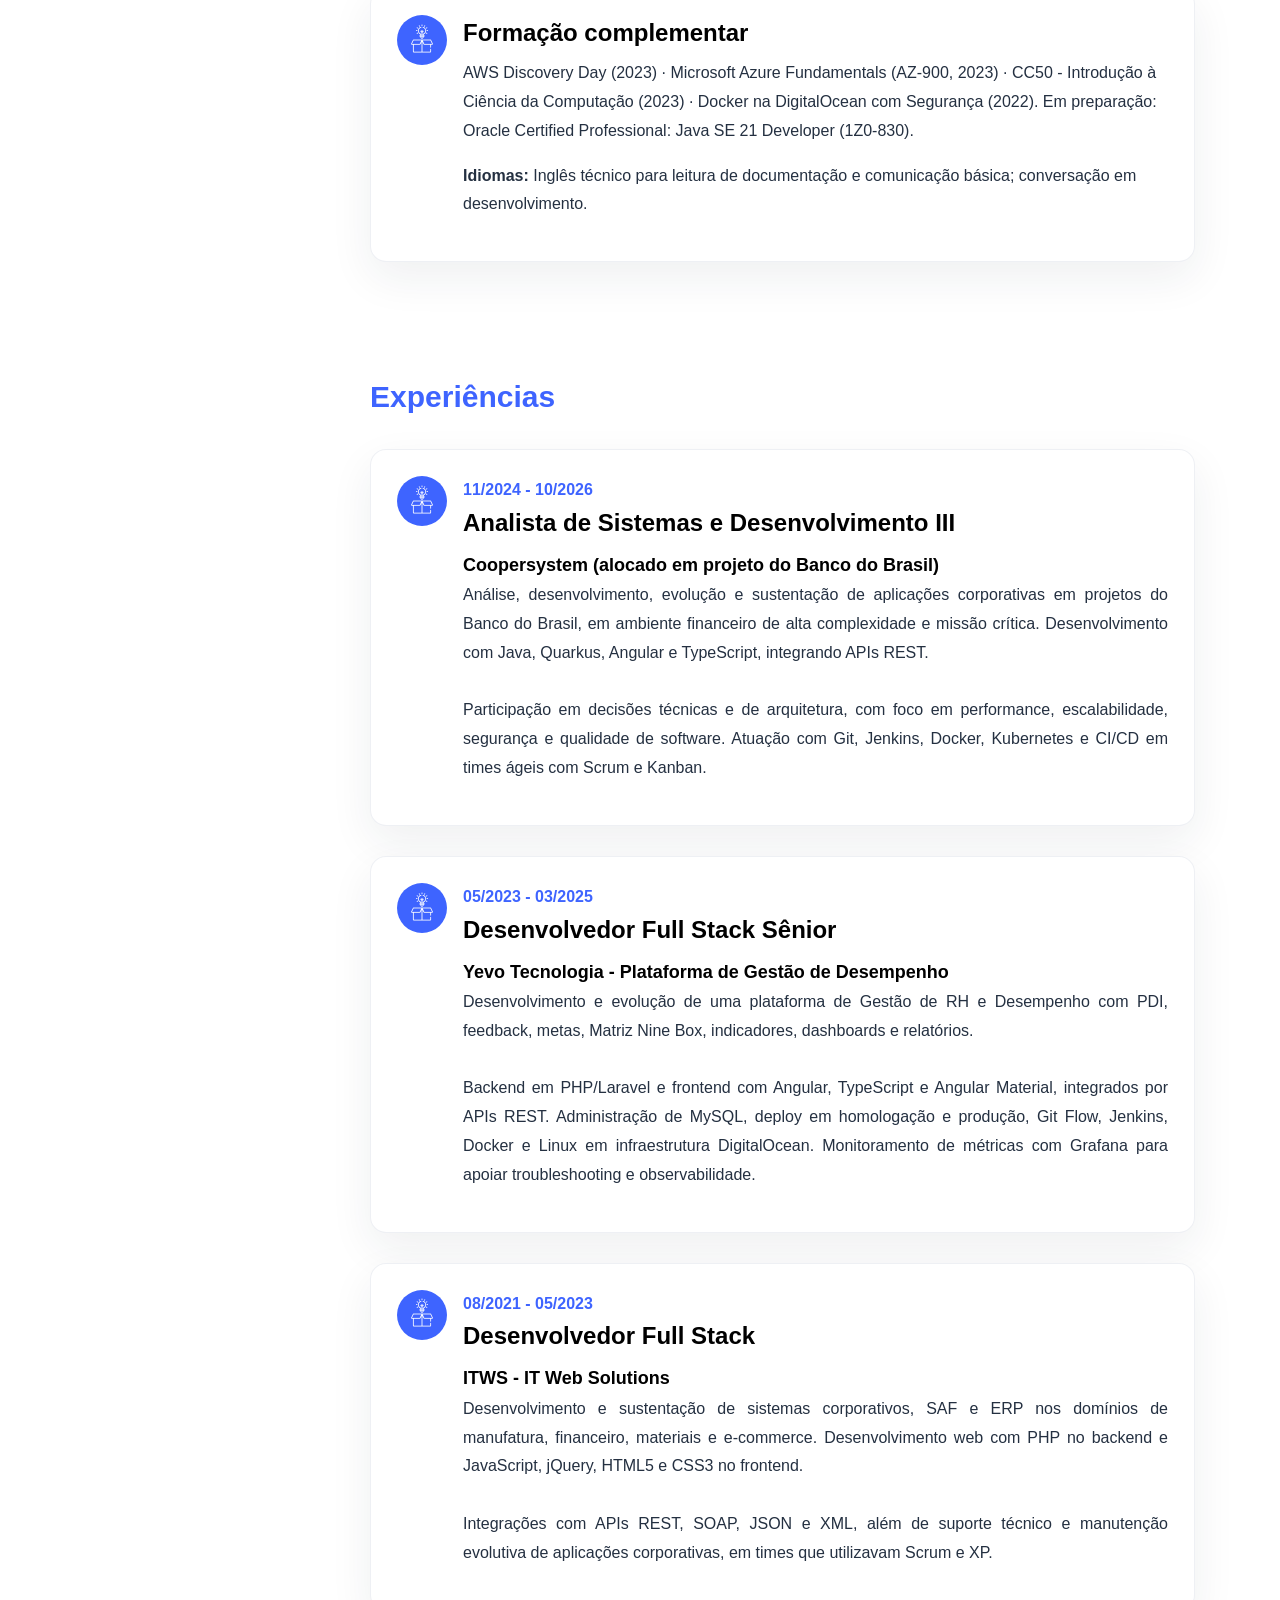
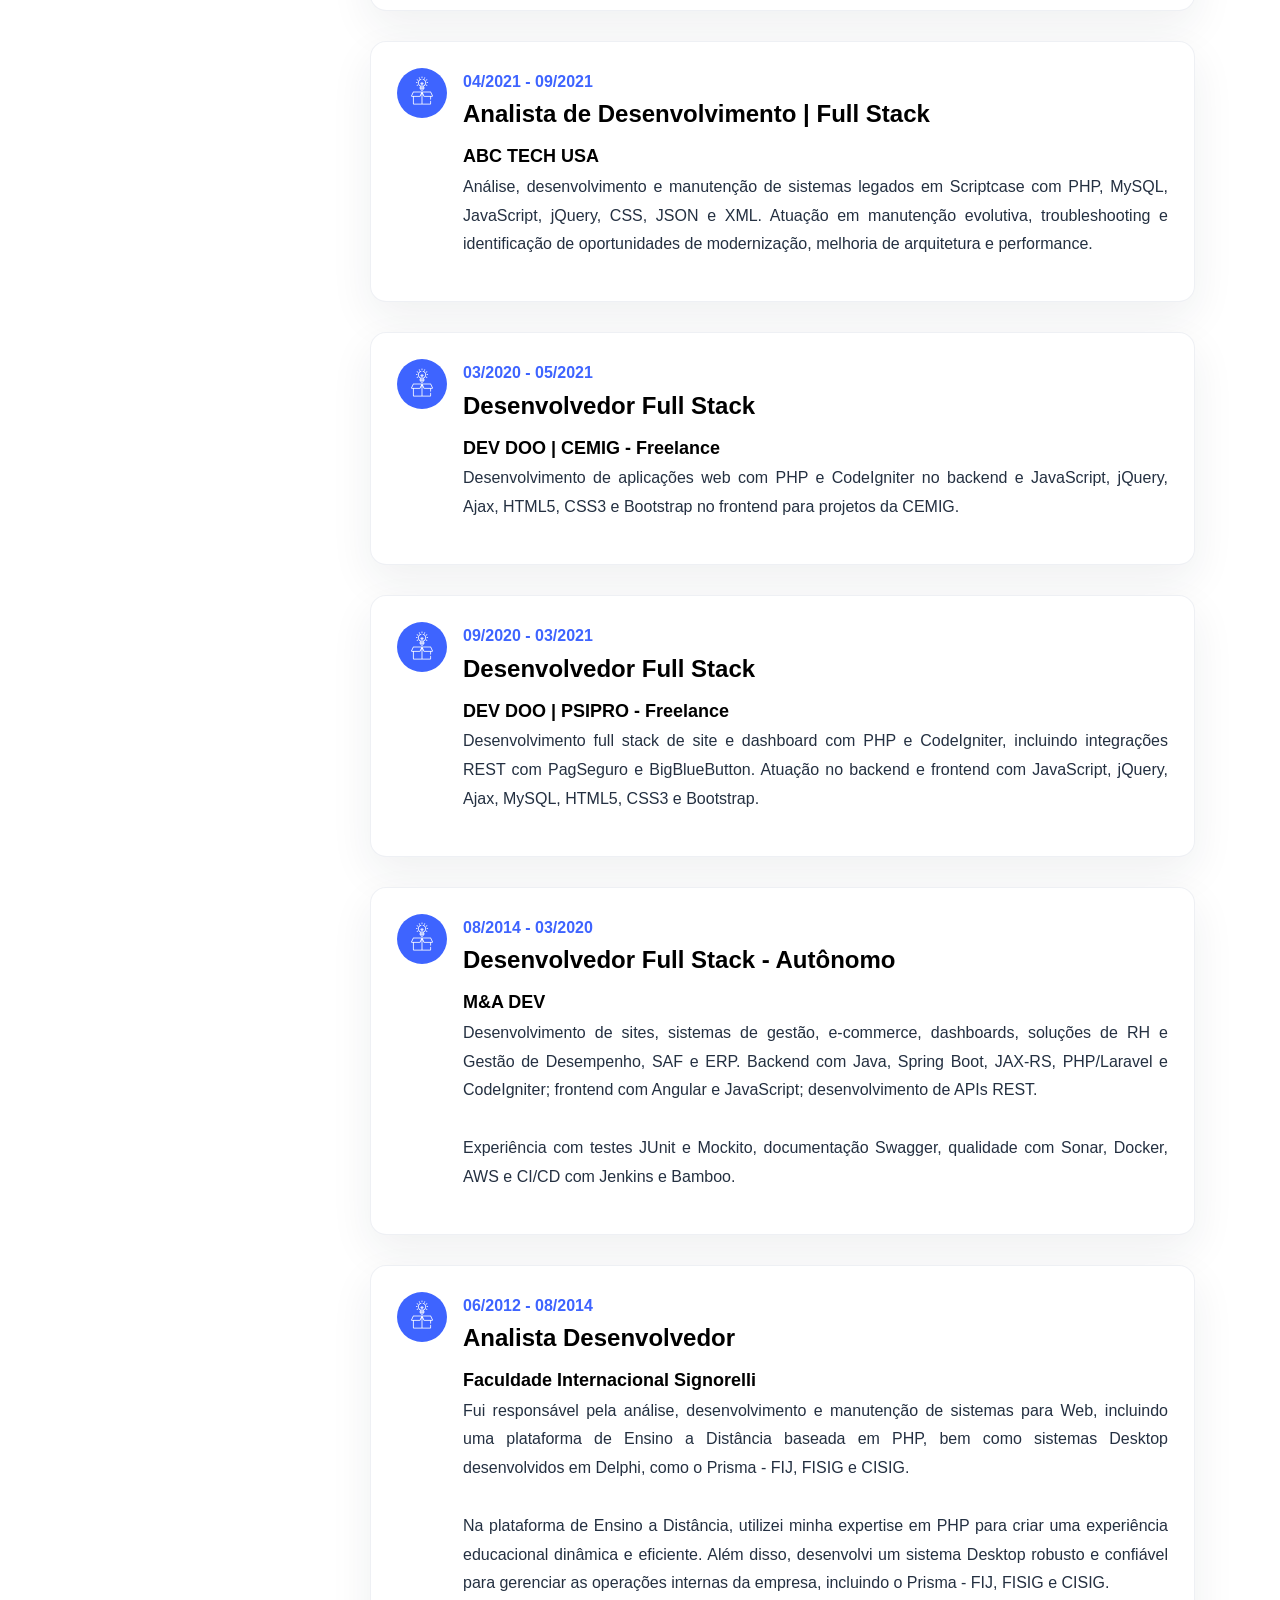
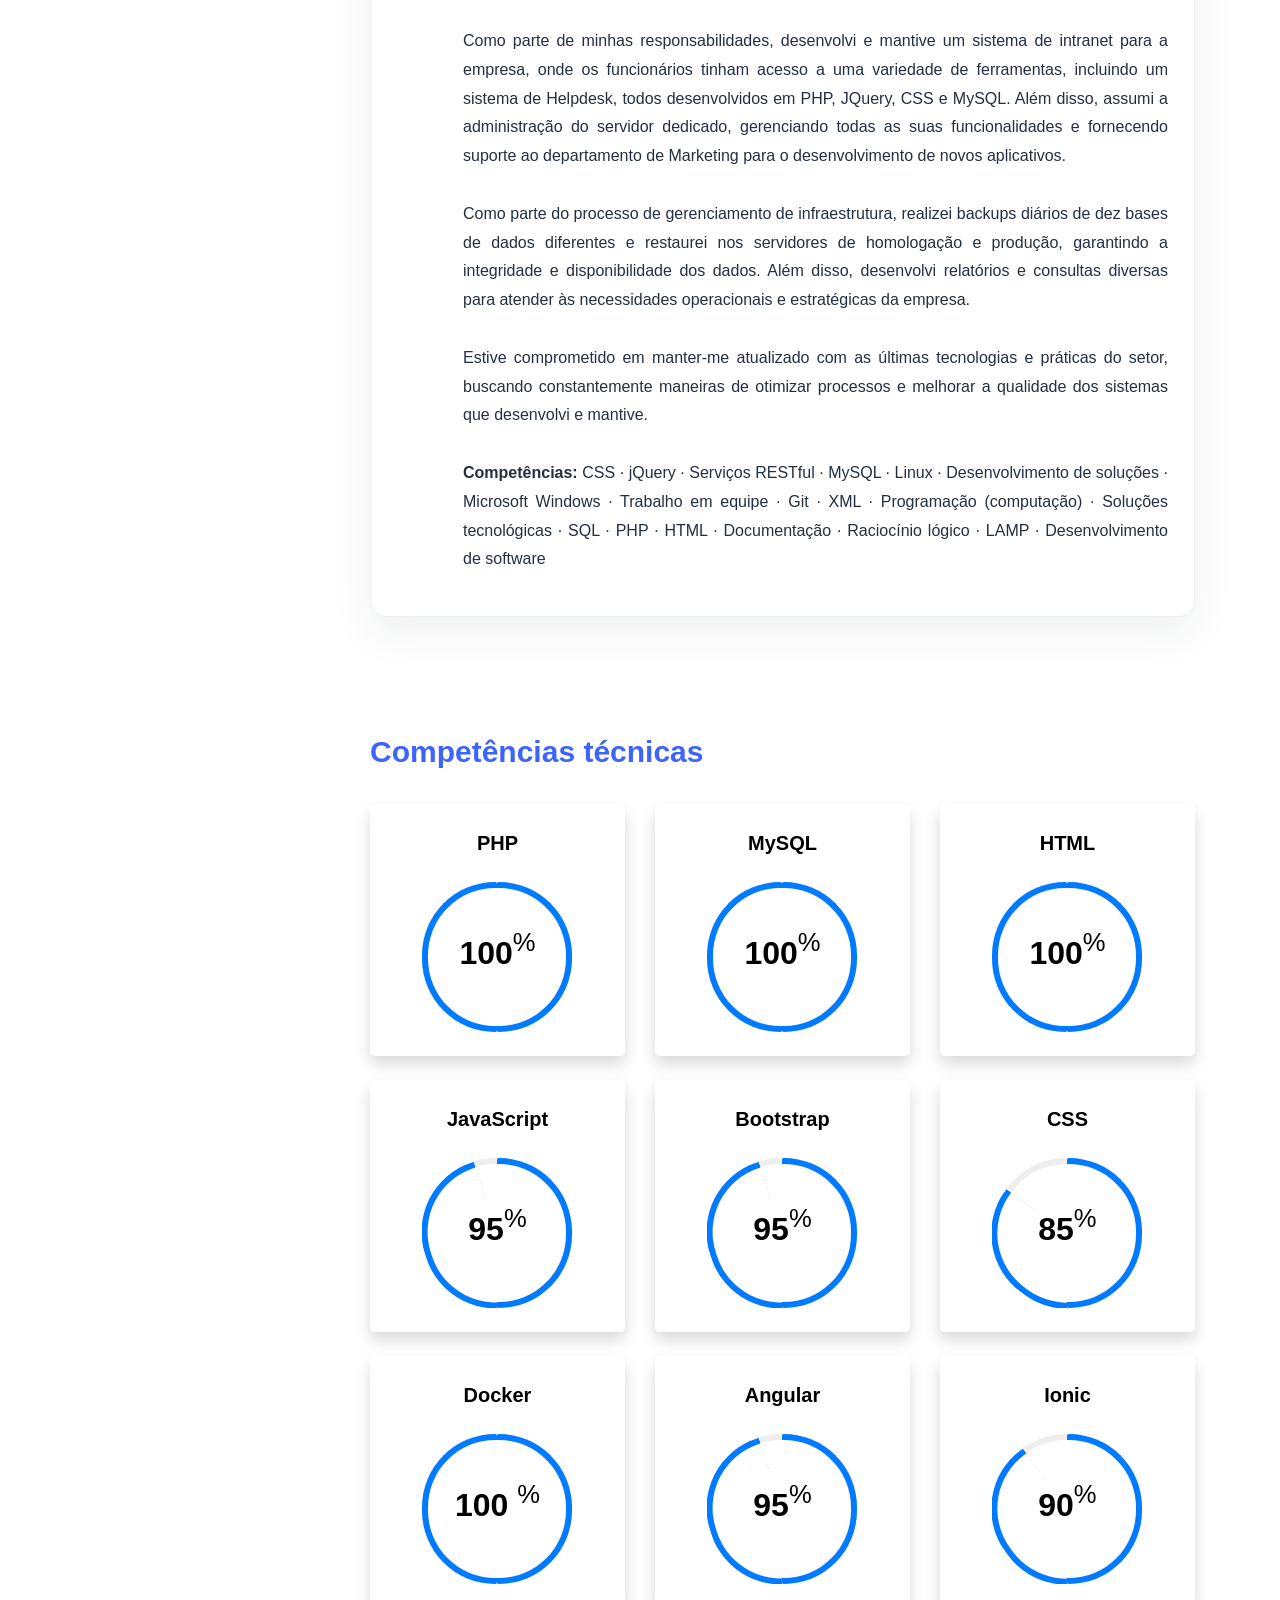
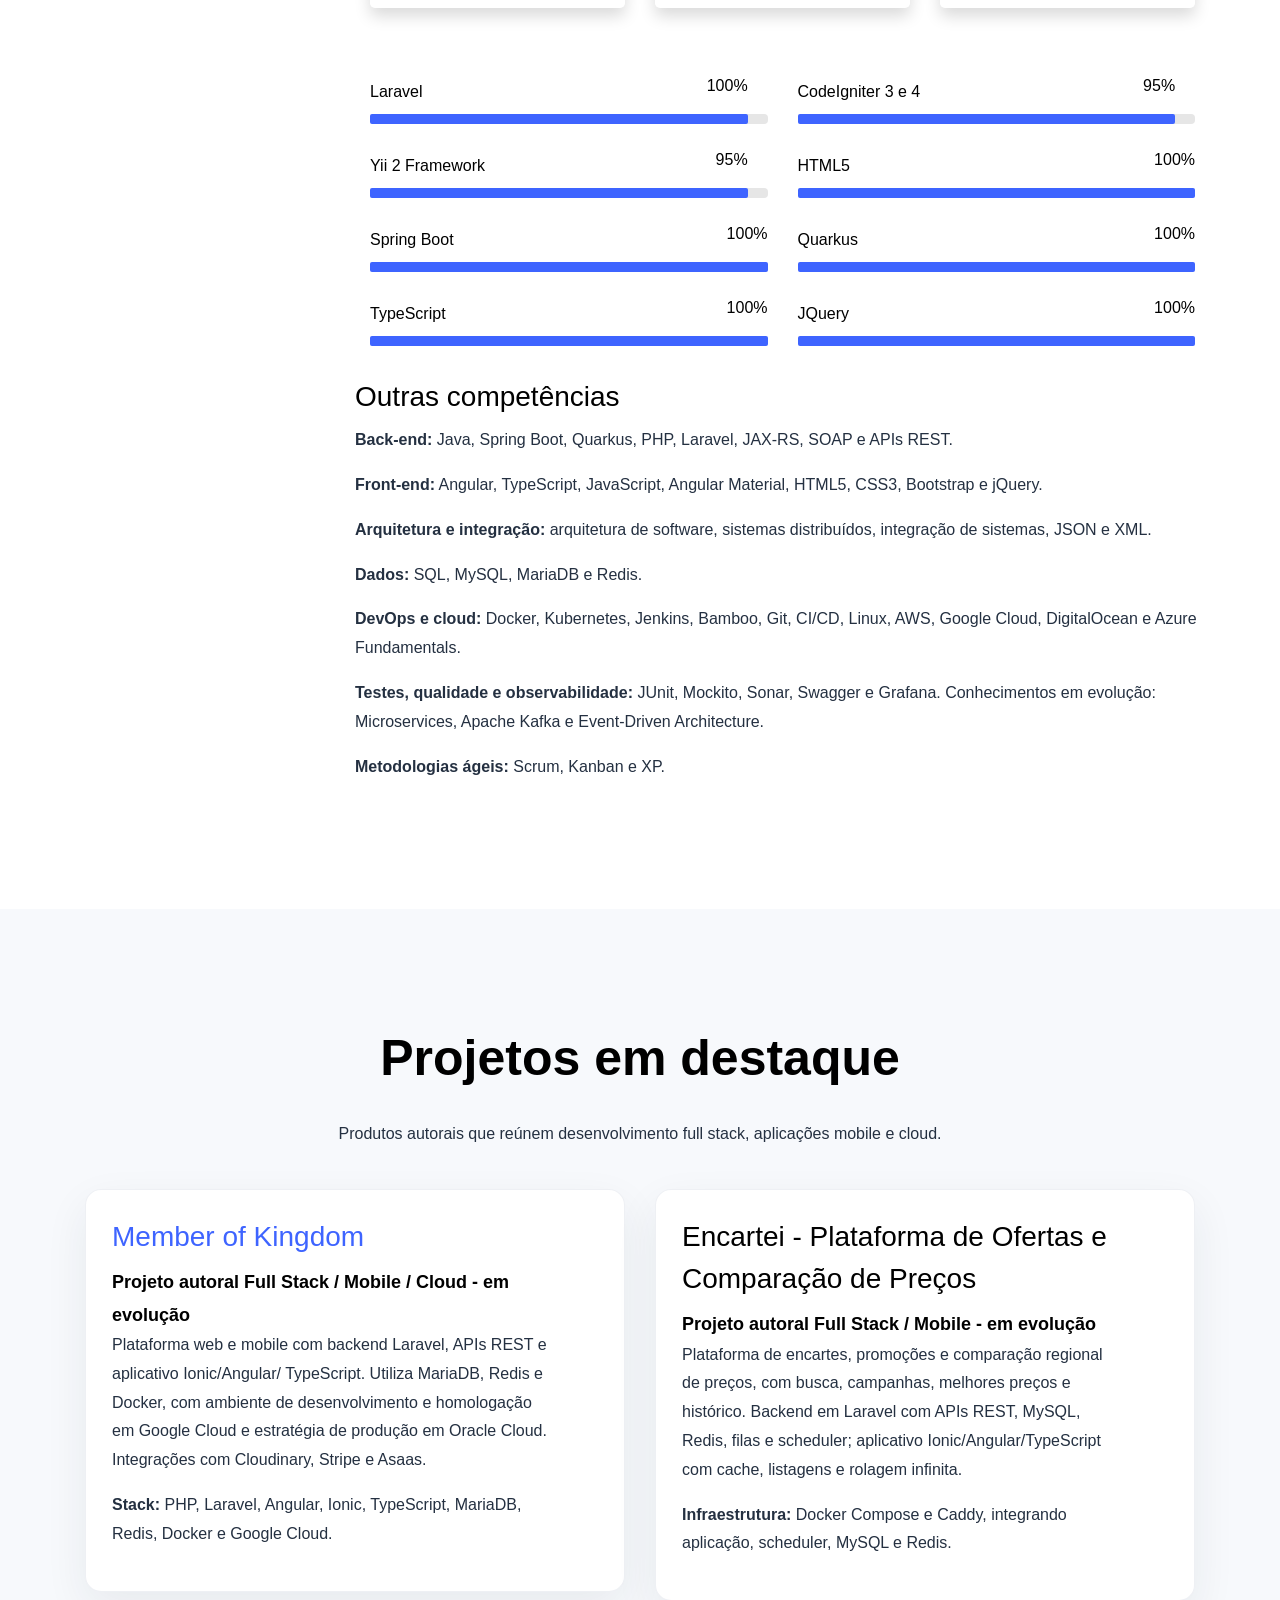
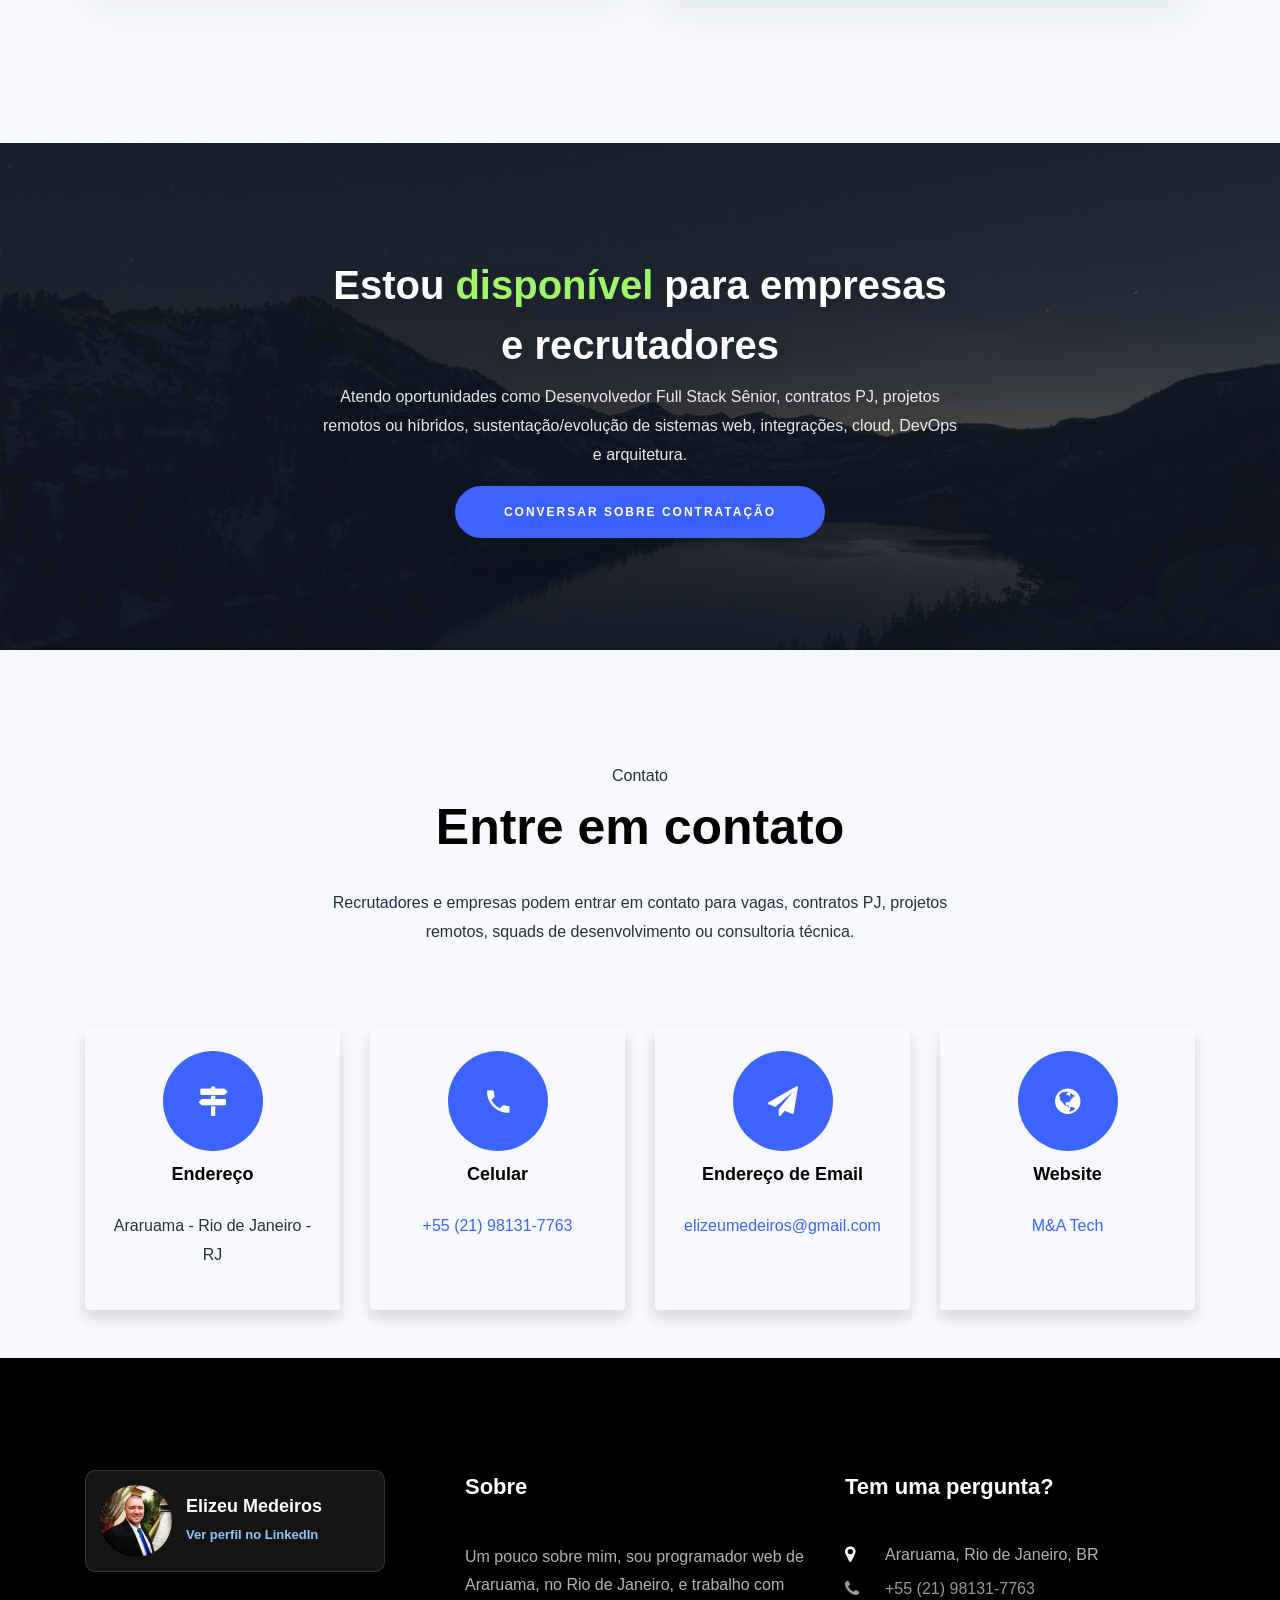
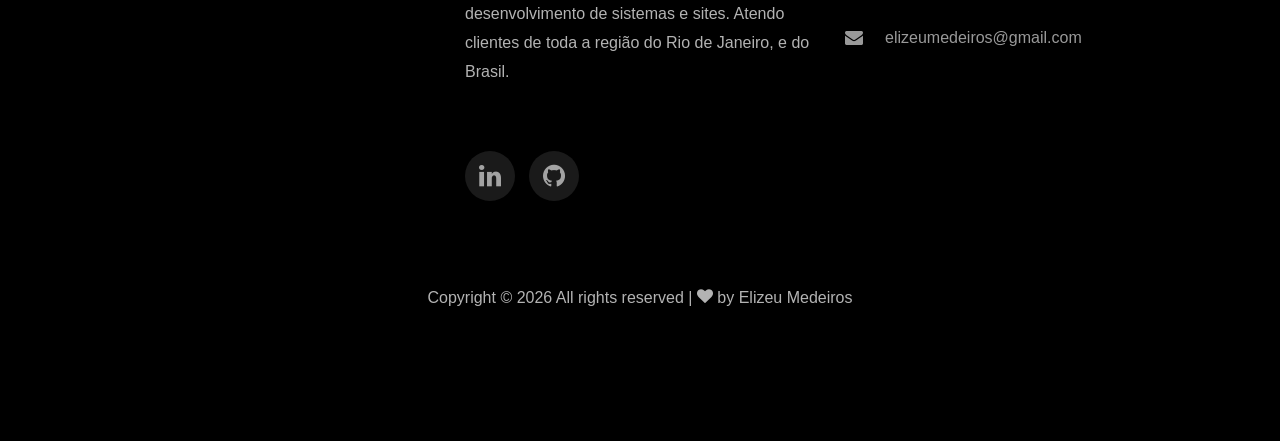
==== commit 3a98e24c: "Atualização do curriculu" ====
--- a/index.html
+++ b/index.html
@@ -1,682 +1,860 @@
-<!DOCTYPE html>
+<!doctype html>
 <html lang="pt-BR">
-
-<head>
-    <title>Elizeu Medeiros | Desenvolvedor Full Stack Sênior disponível para contratação</title>
-    <meta charset="utf-8">
-    <meta name="viewport" content="width=device-width, initial-scale=1, shrink-to-fit=no">
-    <meta name="robots" content="index, follow, max-image-preview:large">
-    <meta name="description"
-        content="Elizeu Medeiros, Desenvolvedor Full Stack Sênior disponível para empresas e recrutadores. Java, PHP, Angular, APIs, cloud, DevOps e arquitetura de software.">
-    <meta name="author" content="Elizeu Medeiros">
-    <meta name="keywords"
-        content="Elizeu Medeiros, desenvolvedor full stack sênior, contratar desenvolvedor full stack, recrutador TI, desenvolvedor Java, desenvolvedor PHP, desenvolvedor Angular, arquitetura de software, cloud computing, DevOps, PJ, remoto, Rio de Janeiro">
-    <link rel="canonical" href="https://elizeu-medeiros.github.io/portfolio/">
-
-    <meta property="og:type" content="profile">
-    <meta property="og:locale" content="pt_BR">
-    <meta property="og:site_name" content="Portfólio Elizeu Medeiros">
-    <meta property="og:title" content="Elizeu Medeiros | Desenvolvedor Full Stack Sênior disponível para contratação">
-    <meta property="og:image" content="https://elizeu-medeiros.github.io/portfolio/images/elizeu-medeiros.jpg">
-    <meta property="og:image:alt" content="Foto de Elizeu Medeiros">
-    <meta property="og:description"
-        content="Perfil profissional para empresas e recrutadores: Desenvolvedor Full Stack Sênior com Java, PHP, Angular, APIs, cloud, DevOps e arquitetura de software.">
-    <meta property="og:url" content="https://elizeu-medeiros.github.io/portfolio/">
-    <meta property="profile:first_name" content="Elizeu">
-    <meta property="profile:last_name" content="Medeiros">
-    <meta name="twitter:card" content="summary_large_image">
-    <meta name="twitter:title" content="Elizeu Medeiros | Desenvolvedor Full Stack Sênior">
-    <meta name="twitter:description"
-        content="Desenvolvedor Full Stack Sênior disponível para empresas e recrutadores. Java, PHP, Angular, APIs, cloud, DevOps e arquitetura.">
-    <meta name="twitter:image" content="https://elizeu-medeiros.github.io/portfolio/images/elizeu-medeiros.jpg">
-    <meta name="twitter:image:alt" content="Foto de Elizeu Medeiros">
+  <head>
+    <title>
+      Elizeu Medeiros | Desenvolvedor Full Stack Sênior disponível para
+      contratação
+    </title>
+    <meta charset="utf-8" />
+    <meta
+      name="viewport"
+      content="width=device-width, initial-scale=1, shrink-to-fit=no"
+    />
+    <meta name="robots" content="index, follow, max-image-preview:large" />
+    <meta
+      name="description"
+      content="Elizeu Medeiros, Desenvolvedor Full Stack Sênior disponível para empresas e recrutadores. Java, PHP, Angular, APIs, cloud, DevOps e arquitetura de software."
+    />
+    <meta name="author" content="Elizeu Medeiros" />
+    <meta
+      name="keywords"
+      content="Elizeu Medeiros, desenvolvedor full stack sênior, contratar desenvolvedor full stack, recrutador TI, desenvolvedor Java, desenvolvedor PHP, desenvolvedor Angular, arquitetura de software, cloud computing, DevOps, PJ, remoto, Rio de Janeiro"
+    />
+    <link rel="canonical" href="https://elizeu-medeiros.github.io/portfolio/" />
+
+    <meta property="og:type" content="profile" />
+    <meta property="og:locale" content="pt_BR" />
+    <meta property="og:site_name" content="Portfólio Elizeu Medeiros" />
+    <meta
+      property="og:title"
+      content="Elizeu Medeiros | Desenvolvedor Full Stack Sênior disponível para contratação"
+    />
+    <meta
+      property="og:image"
+      content="https://elizeu-medeiros.github.io/portfolio/images/elizeu-medeiros.jpg"
+    />
+    <meta property="og:image:alt" content="Foto de Elizeu Medeiros" />
+    <meta
+      property="og:description"
+      content="Perfil profissional para empresas e recrutadores: Desenvolvedor Full Stack Sênior com Java, PHP, Angular, APIs, cloud, DevOps e arquitetura de software."
+    />
+    <meta
+      property="og:url"
+      content="https://elizeu-medeiros.github.io/portfolio/"
+    />
+    <meta property="profile:first_name" content="Elizeu" />
+    <meta property="profile:last_name" content="Medeiros" />
+    <meta name="twitter:card" content="summary_large_image" />
+    <meta
+      name="twitter:title"
+      content="Elizeu Medeiros | Desenvolvedor Full Stack Sênior"
+    />
+    <meta
+      name="twitter:description"
+      content="Desenvolvedor Full Stack Sênior disponível para empresas e recrutadores. Java, PHP, Angular, APIs, cloud, DevOps e arquitetura."
+    />
+    <meta
+      name="twitter:image"
+      content="https://elizeu-medeiros.github.io/portfolio/images/elizeu-medeiros.jpg"
+    />
+    <meta name="twitter:image:alt" content="Foto de Elizeu Medeiros" />
 
     <script type="application/ld+json">
-        {
-            "@context": "https://schema.org",
-            "@type": "ProfilePage",
-            "url": "https://elizeu-medeiros.github.io/portfolio/",
-            "name": "Elizeu Medeiros - Desenvolvedor Full Stack",
-            "description": "Perfil profissional de Elizeu Medeiros, Desenvolvedor Full Stack Sênior disponível para empresas e recrutadores, com experiência em Java, PHP, Angular, cloud computing, DevOps e arquitetura de software.",
-            "inLanguage": "pt-BR",
-            "mainEntity": {
-                "@type": "Person",
-                "name": "Elizeu Medeiros",
-                "jobTitle": "Desenvolvedor Full Stack Sênior",
-                "hasOccupation": {
-                    "@type": "Occupation",
-                    "name": "Desenvolvedor Full Stack Sênior",
-                    "occupationalCategory": "Software Developer",
-                    "skills": "Java, PHP, Angular, JavaScript, TypeScript, MySQL, APIs REST, Docker, Kubernetes, Jenkins, AWS, DevOps, arquitetura de software"
-                },
-                "image": "https://elizeu-medeiros.github.io/portfolio/images/elizeu-medeiros.jpg",
-                "email": "mailto:elizeumedeiros@gmail.com",
-                "telephone": "+55 21 98131-7763",
-                "workLocation": {
-                    "@type": "Place",
-                    "name": "Brasil, remoto ou Rio de Janeiro"
-                },
-                "contactPoint": {
-                    "@type": "ContactPoint",
-                    "contactType": "recruiting",
-                    "email": "elizeumedeiros@gmail.com",
-                    "telephone": "+55 21 98131-7763",
-                    "availableLanguage": ["Portuguese"]
-                },
-                "address": {
-                    "@type": "PostalAddress",
-                    "addressLocality": "Araruama",
-                    "addressRegion": "RJ",
-                    "addressCountry": "BR"
-                },
-                "knowsAbout": [
-                    "Java",
-                    "PHP",
-                    "Angular",
-                    "JavaScript",
-                    "TypeScript",
-                    "MySQL",
-                    "Cloud Computing",
-                    "DevOps",
-                    "Arquitetura de Software",
-                    "APIs"
-                ],
-                "sameAs": [
-                    "https://www.linkedin.com/in/elizeu-medeiros-b2a0b348",
-                    "https://github.com/Elizeu-Medeiros"
-                ]
-            }
+      {
+        "@context": "https://schema.org",
+        "@type": "ProfilePage",
+        "url": "https://elizeu-medeiros.github.io/portfolio/",
+        "name": "Elizeu Medeiros - Desenvolvedor Full Stack",
+        "description": "Senior Software Engineer e Desenvolvedor Full Stack com mais de 14 anos de experiência em Java, Quarkus, Angular, PHP, APIs REST, cloud, DevOps e arquitetura de software.",
+        "inLanguage": "pt-BR",
+        "mainEntity": {
+          "@type": "Person",
+          "name": "Elizeu Medeiros",
+          "jobTitle": "Desenvolvedor Full Stack Sênior",
+          "hasOccupation": {
+            "@type": "Occupation",
+            "name": "Desenvolvedor Full Stack Sênior",
+            "occupationalCategory": "Software Developer",
+            "skills": "Java, Spring Boot, Quarkus, PHP, Laravel, Angular, TypeScript, APIs REST, SQL, MySQL, MariaDB, Redis, Docker, Kubernetes, Jenkins, CI/CD, AWS, Google Cloud, DigitalOcean, Grafana, arquitetura de software"
+          },
+          "image": "https://elizeu-medeiros.github.io/portfolio/images/elizeu-medeiros.jpg",
+          "email": "mailto:elizeumedeiros@gmail.com",
+          "telephone": "+55 21 98131-7763",
+          "workLocation": {
+            "@type": "Place",
+            "name": "Brasil, remoto ou Rio de Janeiro"
+          },
+          "contactPoint": {
+            "@type": "ContactPoint",
+            "contactType": "recruiting",
+            "email": "elizeumedeiros@gmail.com",
+            "telephone": "+55 21 98131-7763",
+            "availableLanguage": ["Portuguese"]
+          },
+          "address": {
+            "@type": "PostalAddress",
+            "addressLocality": "Araruama",
+            "addressRegion": "RJ",
+            "addressCountry": "BR"
+          },
+          "knowsAbout": [
+            "Java",
+            "Spring Boot",
+            "Quarkus",
+            "PHP",
+            "Angular",
+            "JavaScript",
+            "TypeScript",
+            "Laravel",
+            "MySQL",
+            "Cloud Computing",
+            "DevOps",
+            "Arquitetura de Software",
+            "APIs REST",
+            "Kubernetes",
+            "Jenkins",
+            "Redis",
+            "Grafana"
+          ],
+          "sameAs": [
+            "https://www.linkedin.com/in/elizeu-medeiros-b2a0b348",
+            "https://github.com/Elizeu-Medeiros"
+          ]
         }
+      }
     </script>
 
     <!-- <link href="https://fonts.googleapis.com/css?family=Poppins:100,200,300,400,500,600,700,800,900" rel="stylesheet">git  -->
 
-    <link rel="preload" href="images/elizeu-medeiros.jpg" as="image" fetchpriority="high">
-    <link rel="preload" href="css/open-iconic-bootstrap.min.css" as="style"
-        onload="this.onload=null;this.rel='stylesheet'">
-    <link rel="preload" href="css/animate.css" as="style" onload="this.onload=null;this.rel='stylesheet'">
-    <link rel="preload" href="css/ionicons.min.css" as="style" onload="this.onload=null;this.rel='stylesheet'">
-    <link rel="preload" href="css/flaticon.css" as="style" onload="this.onload=null;this.rel='stylesheet'">
-    <link rel="preload" href="css/icomoon.css" as="style" onload="this.onload=null;this.rel='stylesheet'">
-    <link rel="stylesheet" href="css/style.css">
+    <link
+      rel="preload"
+      href="images/elizeu-medeiros.jpg"
+      as="image"
+      fetchpriority="high"
+    />
+    <link
+      rel="preload"
+      href="css/open-iconic-bootstrap.min.css"
+      as="style"
+      onload="
+        this.onload = null;
+        this.rel = 'stylesheet';
+      "
+    />
+    <link
+      rel="preload"
+      href="css/animate.css"
+      as="style"
+      onload="
+        this.onload = null;
+        this.rel = 'stylesheet';
+      "
+    />
+    <link
+      rel="preload"
+      href="css/ionicons.min.css"
+      as="style"
+      onload="
+        this.onload = null;
+        this.rel = 'stylesheet';
+      "
+    />
+    <link
+      rel="preload"
+      href="css/flaticon.css"
+      as="style"
+      onload="
+        this.onload = null;
+        this.rel = 'stylesheet';
+      "
+    />
+    <link
+      rel="preload"
+      href="css/icomoon.css"
+      as="style"
+      onload="
+        this.onload = null;
+        this.rel = 'stylesheet';
+      "
+    />
+    <link rel="stylesheet" href="css/style.css" />
     <noscript>
-        <link rel="stylesheet" href="css/open-iconic-bootstrap.min.css">
-        <link rel="stylesheet" href="css/animate.css">
-        <link rel="stylesheet" href="css/ionicons.min.css">
-        <link rel="stylesheet" href="css/flaticon.css">
-        <link rel="stylesheet" href="css/icomoon.css">
+      <link rel="stylesheet" href="css/open-iconic-bootstrap.min.css" />
+      <link rel="stylesheet" href="css/animate.css" />
+      <link rel="stylesheet" href="css/ionicons.min.css" />
+      <link rel="stylesheet" href="css/flaticon.css" />
+      <link rel="stylesheet" href="css/icomoon.css" />
     </noscript>
-</head>
-
-<body data-spy="scroll" data-target=".site-navbar-target" data-offset="300">
-
+  </head>
+
+  <body data-spy="scroll" data-target=".site-navbar-target" data-offset="300">
     <a class="skip-link" href="#main-content">Pular para o conteúdo</a>
 
-    <nav class="navbar navbar-expand-lg navbar-dark ftco_navbar ftco-navbar-light site-navbar-target" id="ftco-navbar">
-        <div class="container">
-            <a class="navbar-brand" href="./"><span>E</span>lizeu Medeiros</a>
-            <button class="navbar-toggler js-fh5co-nav-toggle fh5co-nav-toggle" type="button" data-toggle="collapse"
-                data-target="#ftco-nav" aria-controls="ftco-nav" aria-expanded="false" aria-label="Toggle navigation">
-                <span class="oi oi-menu"></span> Menu
-            </button>
-
-            <div class="collapse navbar-collapse" id="ftco-nav">
-                <ul class="navbar-nav nav ml-auto">
-                    <li class="nav-item"><a href="#home-section" class="nav-link"><span>Home</span></a></li>
-                    <li class="nav-item"><a href="#about-section" class="nav-link"><span>Sobre</span></a></li>
-                    <li class="nav-item"><a href="#resume-section" class="nav-link"><span>Resumo</span></a></li>
-                    <!-- <li class="nav-item"><a href="#services-section" class="nav-link"><span>Serviços</span></a></li> -->
-                    <!-- <li class="nav-item"><a href="#projects-section" class="nav-link"><span>Projetos</span></a></li> -->
-                    <!-- <li class="nav-item"><a href="#blog-section" class="nav-link"><span>My Blog</span></a></li> -->
-                    <li class="nav-item cta"><a href="#contact-section" class="nav-link"><span>Contato</span></a></li>
-                </ul>
-            </div>
+    <nav
+      class="navbar navbar-expand-lg navbar-dark ftco_navbar ftco-navbar-light site-navbar-target"
+      id="ftco-navbar"
+    >
+      <div class="container">
+        <a class="navbar-brand" href="./"><span>E</span>lizeu Medeiros</a>
+        <button
+          class="navbar-toggler js-fh5co-nav-toggle fh5co-nav-toggle"
+          type="button"
+          data-toggle="collapse"
+          data-target="#ftco-nav"
+          aria-controls="ftco-nav"
+          aria-expanded="false"
+          aria-label="Toggle navigation"
+        >
+          <span class="oi oi-menu"></span> Menu
+        </button>
+
+        <div class="collapse navbar-collapse" id="ftco-nav">
+          <ul class="navbar-nav nav ml-auto">
+            <li class="nav-item">
+              <a href="#home-section" class="nav-link"><span>Home</span></a>
+            </li>
+            <li class="nav-item">
+              <a href="#about-section" class="nav-link"><span>Sobre</span></a>
+            </li>
+            <li class="nav-item">
+              <a href="#resume-section" class="nav-link"><span>Resumo</span></a>
+            </li>
+            <li class="nav-item">
+              <a href="#projects-section" class="nav-link"
+                ><span>Projetos</span></a
+              >
+            </li>
+            <!-- <li class="nav-item"><a href="#services-section" class="nav-link"><span>Serviços</span></a></li> -->
+            <!-- <li class="nav-item"><a href="#projects-section" class="nav-link"><span>Projetos</span></a></li> -->
+            <!-- <li class="nav-item"><a href="#blog-section" class="nav-link"><span>My Blog</span></a></li> -->
+            <li class="nav-item cta">
+              <a href="#contact-section" class="nav-link"
+                ><span>Contato</span></a
+              >
+            </li>
+          </ul>
         </div>
+      </div>
     </nav>
     <main id="main-content" tabindex="-1">
-    <section class="hero-wrap js-fullheight" id="home-section">
+      <section class="hero-wrap js-fullheight" id="home-section">
         <div class="overlay"></div>
         <div class="container">
-            <div class="row no-gutters slider-text js-fullheight justify-content-between align-items-center">
-                <div class="col-lg-7 col-md-7 ftco-animate d-flex align-items-center">
-                    <div class="text hero-copy">
-                        <span class="subheading">Olá! Eu sou</span>
-                        <h1>Elizeu Medeiros</h1>
-                        <h2>E atuo com
-                            <span class="txt-rotate" data-period="2000"
-                                data-rotate='[ "Arquitetura de Software", "Cloud Computing", "Desenvolvimento Web", "PHP", "Java", "Angular", "JavaScript", "MySql..." ]'></span>
-                        </h2>
-                        <p class="hero-summary">Desenvolvedor Full Stack Sênior disponível para empresas e recrutadores,
-                            com foco em sistemas escaláveis, cloud, DevOps e arquitetura de software para aplicações
-                            web, APIs e integrações confiáveis.</p>
-                        <div class="hero-actions">
-                            <a href="#contact-section" class="btn btn-primary py-3 px-4">Falar comigo</a>
-                            <a target="_blank" rel="noopener" href="file/elizeu-medeiros-12-06-25.pdf"
-                                class="btn btn-primary btn-outline-primary py-3 px-4">Ver currículo</a>
-                        </div>
-                        <div class="hero-highlights" aria-label="Principais diferenciais">
-                            <span>15+ anos</span>
-                            <span>Java/PHP/Angular</span>
-                            <span>AWS, Docker e CI/CD</span>
-                            <span>PJ, remoto ou híbrido</span>
-                        </div>
-                    </div>
-                </div>
-                <div class="col-lg-5 col-md-5 d-none d-md-flex justify-content-center ftco-animate">
-                    <div class="hero-portrait" aria-label="Foto de Elizeu Medeiros">
-                        <img src="images/elizeu-medeiros.jpg" alt="Elizeu Medeiros" width="1080" height="1080"
-                            fetchpriority="high" loading="eager" decoding="async">
-                        <div class="hero-availability">
-                            <span class="status-dot"></span>
-                            Disponível para projetos
-                        </div>
-                    </div>
-                </div>
-                <div class="mouse">
-                    <a href="#about-section" class="mouse-icon" aria-label="Ir para a seção sobre">
-                        <div class="mouse-wheel"><span class="ion-ios-arrow-round-down"></span></div>
-                    </a>
-                </div>
-            </div>
+          <div
+            class="row no-gutters slider-text js-fullheight justify-content-between align-items-center"
+          >
+            <div
+              class="col-lg-7 col-md-7 ftco-animate d-flex align-items-center"
+            >
+              <div class="text hero-copy">
+                <span class="subheading">Olá! Eu sou</span>
+                <h1>Elizeu Medeiros</h1>
+                <h2>
+                  E atuo com
+                  <span
+                    class="txt-rotate"
+                    data-period="2000"
+                    data-rotate='[ "Arquitetura de Software", "Cloud Computing", "Java", "Quarkus", "Spring Boot", "Angular", "TypeScript", "PHP", "Laravel" ]'
+                  ></span>
+                </h2>
+                <p class="hero-summary">
+                  Senior Software Engineer e Desenvolvedor Full Stack com mais
+                  de 14 anos de experiência em sistemas corporativos, incluindo
+                  ambientes financeiros de missão crítica. Atuação com Java,
+                  Quarkus, Angular, PHP, cloud, DevOps e arquitetura de
+                  software.
+                </p>
+                <div class="hero-actions">
+                  <a href="#contact-section" class="btn btn-primary py-3 px-4"
+                    >Falar comigo</a
+                  >
+                  <a
+                    target="_blank"
+                    rel="noopener"
+                    href="file/Elizeu-Medeiros-CV-10-10-2026.pdf"
+                    class="btn btn-primary btn-outline-primary py-3 px-4"
+                    >Ver currículo</a
+                  >
+                </div>
+                <div
+                  class="hero-highlights"
+                  aria-label="Principais diferenciais"
+                >
+                  <span>14+ anos</span>
+                  <span>Java/Quarkus/Angular</span>
+                  <span>Cloud, Docker e CI/CD</span>
+                  <span>PJ, remoto ou híbrido</span>
+                </div>
+              </div>
+            </div>
+            <div
+              class="col-lg-5 col-md-5 d-none d-md-flex justify-content-center ftco-animate"
+            >
+              <div class="hero-portrait" aria-label="Foto de Elizeu Medeiros">
+                <img
+                  src="images/elizeu-medeiros.jpg"
+                  alt="Elizeu Medeiros"
+                  width="1080"
+                  height="1080"
+                  fetchpriority="high"
+                  loading="eager"
+                  decoding="async"
+                />
+                <div class="hero-availability">
+                  <span class="status-dot"></span>
+                  Disponível para projetos
+                </div>
+              </div>
+            </div>
+            <div class="mouse">
+              <a
+                href="#about-section"
+                class="mouse-icon"
+                aria-label="Ir para a seção sobre"
+              >
+                <div class="mouse-wheel">
+                  <span class="ion-ios-arrow-round-down"></span>
+                </div>
+              </a>
+            </div>
+          </div>
         </div>
-    </section>
-
-    <section class="ftco-about img ftco-section ftco-no-pt ftco-no-pb" id="about-section">
+      </section>
+
+      <section
+        class="ftco-about img ftco-section ftco-no-pt ftco-no-pb"
+        id="about-section"
+      >
         <div class="container">
-            <div class="row d-flex no-gutters">
-                <div class="col-md-6 col-lg-6 d-flex">
-                    <div class="img-about img d-flex align-items-stretch">
-                        <div class="overlay"></div>
-                        <img src="images/elizeu-medeiros.jpg" class="about-photo" alt="Elizeu Medeiros" width="1080"
-                            height="1080" loading="lazy" decoding="async">
-                    </div>
-                </div>
-                <div class="col-md-6 col-lg-6 pl-md-5 py-5">
-                    <div class="row justify-content-start pb-3">
-                        <div class="col-md-12 heading-section ftco-animate">
-                            <div class="big" aria-hidden="true">Sobre</div>
-                            <h2 class="mb-4">Sobre mim</h2>
-                            <p class="lead-intro">Sou Desenvolvedor Full Stack Sênior, disponível para oportunidades
-                                com empresas, squads de tecnologia e recrutadores de TI que buscam experiência prática
-                                em Java, PHP, Angular, cloud e arquitetura de software.</p>
-                            <p>
-                                Trabalho com Java, PHP, JavaScript/TypeScript, Angular, bancos relacionais e
-                                infraestrutura moderna. Minha atuação combina desenvolvimento, arquitetura, cloud,
-                                automação e boas práticas de entrega para construir soluções robustas, seguras e fáceis
-                                de sustentar.
-                            </p>
-                            <p>
-                                Atuo em projetos de desenvolvimento web full stack, modernização de sistemas,
-                                integrações com APIs, ambientes em nuvem e pipelines de entrega contínua para times no
-                                Rio de Janeiro e em todo o Brasil, em modelos PJ, remoto ou híbrido.
-                            </p>
-                            <div class="ux-skill-tags" aria-label="Áreas de atuação">
-                                <span>Arquitetura de Software</span>
-                                <span>Cloud Computing</span>
-                                <span>APIs e integrações</span>
-                                <span>DevOps e CI/CD</span>
-                                <span>Disponível para contratação</span>
-                            </div>
-                            <ul class="about-info mt-4 px-md-0 px-2">
-                                <!-- <li class="d-flex"><span>Nome:</span> <span>Elizeu Medeiros</span></li>
+          <div class="row d-flex no-gutters">
+            <div class="col-md-6 col-lg-6 d-flex">
+              <div class="img-about img d-flex align-items-stretch">
+                <div class="overlay"></div>
+                <img
+                  src="images/elizeu-medeiros.jpg"
+                  class="about-photo"
+                  alt="Elizeu Medeiros"
+                  width="1080"
+                  height="1080"
+                  loading="lazy"
+                  decoding="async"
+                />
+              </div>
+            </div>
+            <div class="col-md-6 col-lg-6 pl-md-5 py-5">
+              <div class="row justify-content-start pb-3">
+                <div class="col-md-12 heading-section ftco-animate">
+                  <h2 class="mb-4">Sobre mim</h2>
+                  <p class="lead-intro">
+                    Sou Senior Software Engineer e Desenvolvedor Full Stack com
+                    mais de 14 anos de experiência em desenvolvimento,
+                    integração e sustentação de sistemas corporativos, incluindo
+                    projetos financeiros de missão crítica.
+                  </p>
+                  <p>
+                    Trabalho com Java, Quarkus, Spring Boot, PHP/Laravel,
+                    Angular, TypeScript, APIs REST, bancos relacionais, Redis e
+                    infraestrutura cloud. Minha atuação inclui análise de
+                    requisitos, decisões de arquitetura, troubleshooting e foco
+                    em performance, escalabilidade, segurança e qualidade de
+                    software.
+                  </p>
+                  <p>
+                    Tenho experiência com Docker, Kubernetes, Jenkins e CI/CD,
+                    além de AWS, Google Cloud, DigitalOcean e Linux. Sou
+                    pós-graduado em Arquitetura de Software e Cloud Computing.
+                  </p>
+                  <div class="ux-skill-tags" aria-label="Áreas de atuação">
+                    <span>Arquitetura de Software</span>
+                    <span>Cloud Computing</span>
+                    <span>APIs e integrações</span>
+                    <span>DevOps e CI/CD</span>
+                    <span>Disponível para contratação</span>
+                  </div>
+                  <ul class="about-info mt-4 px-md-0 px-2">
+                    <!-- <li class="d-flex"><span>Nome:</span> <span>Elizeu Medeiros</span></li>
                                     <li class="d-flex"><span>Date de Nasc.:</span> <span> 16 de Agosto de 1982</span>
                                     </li> -->
-                                <!-- <li class="d-flex"><span>Address:</span> <span>San Francisco CA 97987 USA</span></li> -->
-                                <!-- <li class="d-flex"><span>Cidade/UF:</span> <span>Araruama - RJ</span></li> -->
-                                <li class="d-flex"><span>Email:</span> <span><a href="mailto:elizeumedeiros@gmail.com"
-                                            target="_blank" rel="noopener">elizeumedeiros@gmail.com</a></span></li>
-                                <li class="d-flex"><span>Celular: </span>
-                                    <span> <a target="_blank" rel="noopener"
-                                            href="https://wa.me/5521981317763/?text=Olá estou vindo através do seu portifólio no Github">+55
-                                            (21) 98131-7763</a> </span>
-                                </li>
-                            </ul>
-                        </div>
-                    </div>
-                    <div class="counter-wrap ftco-animate d-flex mt-md-3">
-                        <div class="text">
-                            <p class="mb-4">
-                                <span class="number" data-number="10">0</span>
-                                <span>Projetos completos</span>
-                            </p>
-                            <p><a target="_blank" rel="noopener" href="file/elizeu-medeiros-12-06-25.pdf"
-                                    class="btn btn-primary py-3 px-3">Baixar Currículo</a></p>
-                        </div>
-                    </div>
-                </div>
-            </div>
+                    <!-- <li class="d-flex"><span>Address:</span> <span>San Francisco CA 97987 USA</span></li> -->
+                    <!-- <li class="d-flex"><span>Cidade/UF:</span> <span>Araruama - RJ</span></li> -->
+                    <li class="d-flex">
+                      <span>Email:</span>
+                      <span
+                        ><a
+                          href="mailto:elizeumedeiros@gmail.com"
+                          target="_blank"
+                          rel="noopener"
+                          >elizeumedeiros@gmail.com</a
+                        ></span
+                      >
+                    </li>
+                    <li class="d-flex">
+                      <span>Celular: </span>
+                      <span>
+                        <a
+                          target="_blank"
+                          rel="noopener"
+                          href="https://wa.me/5521981317763/?text=Olá estou vindo através do seu portifólio no Github"
+                          >+55 (21) 98131-7763</a
+                        >
+                      </span>
+                    </li>
+                  </ul>
+                </div>
+              </div>
+              <div class="counter-wrap ftco-animate d-flex mt-md-3">
+                <div class="text">
+                  <p class="mb-4">
+                    <span class="number" data-number="10">0</span>
+                    <span>Projetos completos</span>
+                  </p>
+                  <p>
+                    <a
+                      target="_blank"
+                      rel="noopener"
+                      href="file/Elizeu-Medeiros-CV-10-10-2026.pdf"
+                      class="btn btn-primary py-3 px-3"
+                      >Baixar Currículo</a
+                    >
+                  </p>
+                </div>
+              </div>
+            </div>
+          </div>
         </div>
-    </section>
-
-    <section class="ftco-section ftco-partner">
+      </section>
+
+      <section class="ftco-section ftco-partner">
         <div class="container">
-            <div class="tech-heading">
-                <span>Stack principal</span>
-                <h2>Tecnologias que uso para construir soluções completas</h2>
-            </div>
-            <div class="row">
-                <div class="col-sm ftco-animate">
-                    <div class="partner"><img src="images/laravel-logo.png" class="img-fluid" alt="Laravel" width="431"
-                            height="125"></div>
-                </div>
-                <div class="col-sm ftco-animate">
-                    <div class="partner"><img src="images/codeigniter-logo.png" class="img-fluid" alt="CodeIgniter"
-                            width="293" height="125">
-                    </div>
-                </div>
-                <div class="col-sm ftco-animate">
-                    <div class="partner"><img src="images/yii2-logo.png" class="img-fluid" alt="Yii 2 Frameworks"
-                            width="577" height="125">
-                    </div>
-                </div>
-                <div class="col-sm ftco-animate">
-                    <div class="partner"><img src="images/java.png" class="img-fluid" alt="Java" width="768"
-                            height="768"></div>
-                </div>
-                <div class="col-sm ftco-animate">
-                    <div class="partner"><img src="images/spring-boot.png" class="img-fluid" alt="Spring Boot"
-                            width="585" height="223"></div>
-                </div>
-
-                <div class="col-sm ftco-animate">
-                    <div class="partner"><img src="images/mysql-logo.png" class="img-fluid" alt="MySQL" width="300"
-                            height="156"></div>
-                </div>
-                <div class="col-sm ftco-animate">
-                    <div class="partner"><img src="images/bootstrap-logo.png" class="img-fluid" alt="Bootstrap"
-                            width="300" height="76"></div>
-                </div>
-                <div class="col-sm ftco-animate">
-                    <div class="partner"><img src="images/angular-logo.png" class="img-fluid" alt="Angular"
-                            width="1280" height="348"></div>
-                </div>
-                <div class="col-sm ftco-animate">
-                    <div class="partner"><img src="images/ionic-logo.png" class="img-fluid" alt="Ionic" width="2560"
-                            height="863"></div>
-                </div>
-            </div>
+          <div class="tech-heading">
+            <span>Stack principal</span>
+            <h2>Tecnologias que uso para construir soluções completas</h2>
+          </div>
+          <div class="row">
+            <div class="col-sm ftco-animate">
+              <div class="partner">
+                <img
+                  src="images/laravel-logo.png"
+                  class="img-fluid"
+                  alt="Laravel"
+                  width="431"
+                  height="125"
+                />
+              </div>
+            </div>
+            <div class="col-sm ftco-animate">
+              <div class="partner">
+                <img
+                  src="images/codeigniter-logo.png"
+                  class="img-fluid"
+                  alt="CodeIgniter"
+                  width="293"
+                  height="125"
+                />
+              </div>
+            </div>
+            <div class="col-sm ftco-animate">
+              <div class="partner">
+                <img
+                  src="images/yii2-logo.png"
+                  class="img-fluid"
+                  alt="Yii 2 Frameworks"
+                  width="577"
+                  height="125"
+                />
+              </div>
+            </div>
+            <div class="col-sm ftco-animate">
+              <div class="partner">
+                <img
+                  src="images/java.png"
+                  class="img-fluid"
+                  alt="Java"
+                  width="768"
+                  height="768"
+                />
+              </div>
+            </div>
+            <div class="col-sm ftco-animate">
+              <div class="partner">
+                <img
+                  src="images/spring-boot.png"
+                  class="img-fluid"
+                  alt="Spring Boot"
+                  width="585"
+                  height="223"
+                />
+              </div>
+            </div>
+
+            <div class="col-sm ftco-animate">
+              <div class="partner">
+                <img
+                  src="images/mysql-logo.png"
+                  class="img-fluid"
+                  alt="MySQL"
+                  width="300"
+                  height="156"
+                />
+              </div>
+            </div>
+            <div class="col-sm ftco-animate">
+              <div class="partner">
+                <img
+                  src="images/bootstrap-logo.png"
+                  class="img-fluid"
+                  alt="Bootstrap"
+                  width="300"
+                  height="76"
+                />
+              </div>
+            </div>
+            <div class="col-sm ftco-animate">
+              <div class="partner">
+                <img
+                  src="images/angular-logo.png"
+                  class="img-fluid"
+                  alt="Angular"
+                  width="1280"
+                  height="348"
+                />
+              </div>
+            </div>
+            <div class="col-sm ftco-animate">
+              <div class="partner">
+                <img
+                  src="images/ionic-logo.png"
+                  class="img-fluid"
+                  alt="Ionic"
+                  width="2560"
+                  height="863"
+                />
+              </div>
+            </div>
+          </div>
         </div>
-    </section>
-
-    <section class="ftco-section ftco-no-pb goto-here" id="resume-section">
+      </section>
+
+      <section class="ftco-section ftco-no-pb goto-here" id="resume-section">
         <div class="container">
-            <div class="row">
-                <div class="col-md-3">
-                    <nav id="navi">
-                        <ul>
-                            <li><a href="#page-1">Formação</a></li>
-                            <li><a href="#page-2">Experiências</a></li>
-                            <li><a href="#page-3">Skills</a></li>
-                            <!-- <li><a href="#page-4">Awards</a></li> -->
-                        </ul>
-                    </nav>
-                </div>
-                <div class="col-md-9">
-                    <div id="page-1" class="page one">
-                        <h2 class="heading">Formação</h2>
-                        <div class="resume-wrap d-flex ftco-animate">
-                            <div class="icon d-flex align-items-center justify-content-center">
-                                <span class="flaticon-ideas"></span>
-                            </div>
-                            <div class="text pl-3">
-                                <span class="date">2009-2013</span>
-                                <h2>Tecnologia em Analise e Desenvolvimento de Sistemas</h2>
-                                <span class="position">Faculdades Integradas Simonsen</span>
-                                <p> </p>
-                            </div>
-                        </div>
-                        <div class="resume-wrap d-flex ftco-animate">
-                            <div class="icon d-flex align-items-center justify-content-center">
-                                <span class="flaticon-ideas"></span>
-                            </div>
-                            <div class="text pl-3">
-                                <span class="date">2024-2025</span>
-                                <h2>Cloud Computing</h2>
-                                <span class="position">Faculdades Unopar</span>
-                                <p> </p>
-                            </div>
-                        </div>
-                        <div class="resume-wrap d-flex ftco-animate">
-                            <div class="icon d-flex align-items-center justify-content-center">
-                                <span class="flaticon-ideas"></span>
-                            </div>
-                            <div class="text pl-3">
-                                <span class="date">2024-2025</span>
-                                <h2>Arquitetura de Software</h2>
-                                <span class="position">Faculdades Unopar</span>
-                                <p> </p>
-                            </div>
-                        </div>
-                    </div>
-
-                    <div id="page-2" class="page two">
-                        <h2 class="heading">Experiências</h2>
-                        <div class="resume-wrap d-flex ftco-animate">
-                            <div class="icon d-flex align-items-center justify-content-center">
-                                <span class="flaticon-ideas"></span>
-                            </div>
-                            <div class="text pl-3">
-                                <span class="date">06/2023 - 03/2025</span>
-                                <h2>Analista de Sistemas e Desenvolvimento III</h2>
-                                <span class="position">Coopersystem (alocado em projeto do Banco do Brasil) </span>
-                                <p style="text-align: justify;">
-                                    Atuação como Analista de Sistemas e Desenvolvimento nível III, contribuindo com
-                                    projetos estratégicos do setor bancário por meio da Coopersystem, em ambiente de
-                                    alta complexidade e missão crítica.
-                                    <br><br>
-                                    Responsável por análise, desenvolvimento e manutenção de sistemas corporativos, com
-                                    foco em performance, escalabilidade, segurança e boas práticas de engenharia de
-                                    software.
-                                    <br><br>
-                                    🔹 Principais atividades:
-                                    <br>
-                                <ul>
-                                    <li>Levantamento e análise de requisitos técnicos e funcionais com áreas de negócio;
-                                    </li>
-                                    <li>Desenvolvimento e sustentação de aplicações corporativas de grande porte;</li>
-                                    <li>Aplicação de versionamento de código, integração contínua e testes
-                                        automatizados;</li>
-                                    <li>
-                                        Apoio na definição de arquitetura e participação em decisões técnicas;<br>
-                                    </li>
-                                    <li>Atuação colaborativa em squads ágeis, utilizando frameworks como Scrum e Kanban;
-                                </ul>
-                                🛠️ Tecnologias e ferramentas:
-                                <br>
-                                Java | Quarkus | Angular | Git | REST APIs | Jenkins | Docker | Kubernetes
-                                </p>
-                            </div>
-                        </div>
-
-                        <div class="resume-wrap d-flex ftco-animate">
-                            <div class="icon d-flex align-items-center justify-content-center">
-                                <span class="flaticon-ideas"></span>
-                            </div>
-                            <div class="text pl-3">
-                                <span class="date">06/2023 - 03/2025</span>
-                                <h2>Desenvolvedor Full Stack</h2>
-                                <span class="position">Yevo - Gestão de Desempenho mais eficiente! </span>
-                                <p style="text-align: justify;">
-                                    Como Desenvolvedor Full-Stack Sênior, tenho um papel fundamental na criação e
-                                    manutenção de interfaces para uma plataforma completa de Gestão de RH e Desempenho.
-                                    Trabalho de forma colaborativa em reuniões com equipes internas e externas para
-                                    planejar e implementar soluções inovadoras que atendam às necessidades do negócio. A
-                                    plataforma oferece uma ampla gama de recursos, como Planos de Desenvolvimento
-                                    Individual (PDI), Feedback contínuo, Definição de Metas e a Matriz Nine Box, entre
-                                    outros.
-                                    <br><br>
-                                    Minha abordagem técnica envolve o uso do framework Laravel para o backend e Angular
-                                    com Material Design para o frontend, sempre seguindo as melhores práticas de
-                                    desenvolvimento para garantir um sistema eficiente e escalável. Sou responsável pelo
-                                    gerenciamento do deploy em ambientes de homologação e produção, utilizando GitHub
-                                    com a metodologia Git Flow e Jenkins para garantir uma integração contínua (CI) e
-                                    entrega contínua (CD) de qualidade.
-                                    <br><br>
-                                    Além disso, exerço um papel de liderança no gerenciamento de projetos hospedados na
-                                    Digital Ocean, utilizando tecnologias como Docker, containers e banco de dados,
-                                    assegurando uma infraestrutura robusta e confiável. Mantenho-me constantemente
-                                    atualizado com as tecnologias e melhores práticas do mercado, sempre em busca de
-                                    oportunidades para otimizar processos e aprimorar a qualidade do produto final.
-                                    <br><br>
-                                    Competências: Docker · Tailwind CSS · Jenkins · Microsoft Windows · Laravel ·
-                                    Programação (computação) · Raciocínio lógico · Desenvolvimento orientado a testes ·
-                                    Angular · PaaS (Plataforma como serviço) · Realização de testes · Desenvolvimento de
-                                    soluções · Trabalho em equipe · Angular Material · DevOps · XML · Soluções
-                                    tecnológicas · Integração e entrega contínuas (CI/CD) · Documentação ·
-                                    Desenvolvimento de software · Filas · Kanban · Digital Ocean · Linux · API de Web
-                                    Services
-                                </p>
-                            </div>
-                        </div>
-
-                        <div class="resume-wrap d-flex ftco-animate">
-                            <div class="icon d-flex align-items-center justify-content-center">
-                                <span class="flaticon-ideas"></span>
-                            </div>
-                            <div class="text pl-3">
-                                <span class="date">2021 - 2022</span>
-                                <h2>Desenvolvedor Full Stack</h2>
-                                <span class="position">ITWS - It web solutions</span>
-                                <p style="text-align: justify;">
-                                    Como um desenvolvedor Full Stack com uma sólida experiência no framework Yii2,
-                                    utilizei um conjunto abrangente de
-                                    tecnologias que incluíam PHP, MySQL, JQuery, CSS, API, SOAP, JSON e XML, entre
-                                    outras.
-                                    Ao longo da minha carreira, desempenhei um papel fundamental em uma variedade de
-                                    projetos de grande escala,
-                                    incluindo sistemas SAF, ERP (nas áreas de Manufatura, Financeiro, Materiais,
-                                    E-commerce, entre outros),
-                                    sempre seguindo as metodologias ágeis Scrum e XP.
-                                    <br><br>
-                                    Além da minha expertise técnica, estabeleci relacionamentos colaborativos com
-                                    gerentes de projetos e diretores de
-                                    diversas áreas, garantindo uma comunicação eficaz e alinhamento estratégico em todos
-                                    os projetos.
-                                    Minha atuação também se estendeu ao suporte técnico, onde respondi prontamente a
-                                    chamados de clientes por meio do
-                                    sistema de Help Desk da empresa, resolvendo uma ampla gama de problemas de forma
-                                    eficiente e satisfatória.
-                                    <br><br>
-                                    Fui reconhecido pela minha capacidade de liderança técnica e pela minha disposição
-                                    em compartilhar conhecimento,
-                                    frequentemente auxiliando colegas de equipe na resolução de desafios técnicos e no
-                                    desenvolvimento de suas habilidades.
-                                    Estive comprometido em manter-me atualizado com as últimas tendências e tecnologias
-                                    do setor, buscando constantemente
-                                    oportunidades para aprimorar minhas habilidades e contribuir de forma significativa
-                                    para o sucesso da equipe e da
-                                    organização.
-                                </p>
-                            </div>
-                        </div>
-                        <div class="resume-wrap d-flex ftco-animate">
-                            <div class="icon d-flex align-items-center justify-content-center">
-                                <span class="flaticon-ideas"></span>
-                            </div>
-                            <div class="text pl-3">
-                                <span class="date">2021 - 2021</span>
-                                <h2>Desenvolvedor Full Stack</h2>
-                                <span class="position">Abc Thech - USA</span>
-                                <p style="text-align: justify;">
-                                    Como parte de minhas responsabilidades, fui encarregado da análise, desenvolvimento
-                                    e manutenção de sistemas legados no ambiente
-                                    Scriptcase, utilizando um conjunto abrangente de tecnologias, incluindo PHP, MySQL,
-                                    JQuery, CSS, JSON, XML, entre outras.
-                                    Meu foco principal era garantir a funcionalidade contínua e aprimorada desses
-                                    sistemas, ao mesmo tempo em que buscava
-                                    oportunidades para modernizar e otimizar sua arquitetura e desempenho.
-                                    <br><br>
-                                    Trabalhando em conformidade com a metodologia ágil Scrum, minha equipe realizava
-                                    reuniões diárias para revisar e alinhar as
-                                    atividades realizadas no dia anterior, identificar possíveis impedimentos e
-                                    colaborar na resolução de problemas de forma eficiente.
-                                    Estabelecemos uma cultura de colaboração e apoio mútuo, onde qualquer membro da
-                                    equipe poderia contar com o suporte necessário
-                                    para superar desafios e concluir suas tarefas com sucesso.
-                                    <br><br>
-                                    Além do meu compromisso com a excelência técnica, mantive-me atualizado com as
-                                    melhores práticas do setor e busquei constantemente
-                                    oportunidades para aprimorar minhas habilidades e conhecimentos, garantindo assim
-                                    minha capacidade de oferecer soluções eficazes e
-                                    inovadoras para os sistemas que mantive.
-                                    <br><br>
-                                    <b>Competências:</b> CSS · jQuery · Serviços RESTful · MySQL · Linux · Estoque ·
-                                    Realização de testes · Desenvolvimento de soluções
-                                    · Microsoft Windows · Trabalho em equipe · Git · Angular · Amazon Web Services ·
-                                    Laravel · XML · ERP
-                                    (Planejamento de recursos empresariais) · Programação (computação) · Soluções
-                                    tecnológicas · PHP · HTML ·
-                                    Integração e entrega contínuas (CI/CD) · Documentação · Raciocínio lógico · LAMP ·
-                                    Desenvolvimento de software · Kanban
-                                </p>
-                            </div>
-                        </div>
-                        <div class="resume-wrap d-flex ftco-animate">
-                            <div class="icon d-flex align-items-center justify-content-center">
-                                <span class="flaticon-ideas"></span>
-                            </div>
-                            <div class="text pl-3">
-                                <span class="date">2019 - 2021</span>
-                                <h2>Desenvolvedor Full Stack</h2>
-                                <span class="position">Projetos Freela</span>
-                                <p style="text-align: justify;">
-                                    Atuando como desenvolvedor de sistemas, prestei serviços de desenvolvimento com foco
-                                    em diversos relatórios,
-                                    layouts (utilizando o dashboard AdminLTE), e funcionalidades. Utilizei linguagens e
-                                    tecnologias como PHP, com a
-                                    framework Codeigniter seguindo o padrão MVC, JavaScript (JQuery, Ajax), MySQL,
-                                    HTML5, CSS3 e Bootstrap.
-                                    <br><br>
-                                    Durante esses projetos, assumi a responsabilidade pela análise, desenvolvimento e
-                                    implementação de sistemas que
-                                    atendessem às necessidades específicas dos clientes. Utilizei metodologias ágeis
-                                    para gerenciar eficientemente o
-                                    ciclo de vida do projeto, garantindo entregas pontuais e de alta qualidade.
-                                    <br><br>
-                                    Mantive-me atualizado com as últimas tendências e melhores práticas de
-                                    desenvolvimento de software, assegurando que
-                                    os sistemas desenvolvidos fossem escaláveis, seguros e de fácil manutenção. Meu foco
-                                    na experiência do usuário e na
-                                    eficiência operacional resultou em sistemas altamente funcionais e intuitivos, que
-                                    satisfizeram as expectativas dos
-                                    clientes e agregaram valor aos seus negócios.
-                                    <br><br>
-                                    <b>Competências:</b> CSS · Docker · jQuery · Serviços RESTful · MySQL · Linux ·
-                                    Estoque · Desenvolvimento de soluções
-                                    · Microsoft Windows · Trabalho em equipe · Git · AngularJS · Amazon Web Services ·
-                                    Laravel · CodeIgniter · XML ·
-                                    ERP (Planejamento de recursos empresariais) · Programação (computação) · Soluções
-                                    tecnológicas · PHP · HTML ·
-                                    Documentação · Raciocínio lógico · LAMP · Desenvolvimento de software · Kanban
-                                </p>
-                            </div>
-                        </div>
-                        <div class="resume-wrap d-flex ftco-animate">
-                            <div class="icon d-flex align-items-center justify-content-center">
-                                <span class="flaticon-ideas"></span>
-                            </div>
-                            <div class="text pl-3">
-                                <span class="date">2015 - 2018</span>
-                                <h2>Design Gráfico e Web Design</h2>
-                                <span class="position">M&A Gráfica</span>
-                                <p style="text-align: justify;">
-                                    Como arte-finalista e produtor gráfico especializado em pré-impressão e impressão,
-                                    concentrei-me em projetos de comunicação visual, design editorial e gestão de marca.
-                                    Minhas habilidades incluem a criação de logotipos, cartazes, panfletos, cartões de
-                                    visitas, folders, papelaria completa, entre outros.
-                                    <br><br>
-                                    Além disso, realizei o fechamento de arquivos em PDF para fotolito ou CTP,
-                                    garantindo a precisão e qualidade dos materiais impressos. Também fui responsável
-                                    pela criação e desenvolvimento de sites, utilizando HTML, PHP, Joomla e WordPress.
-                                    Meu conhecimento em frameworks como CodeIgniter, Laravel e Ionic me permitiu criar
-                                    soluções web robustas e dinâmicas, atendendo às necessidades dos clientes de forma
-                                    eficaz.
-                                    <br><br>
-                                    Com uma abordagem centrada no cliente e atenção aos detalhes, busquei sempre superar
-                                    as expectativas, entregando projetos de alta qualidade e impacto visual. Minha
-                                    paixão pelo design e compromisso com a excelência resultaram em soluções criativas e
-                                    eficientes que ajudaram a fortalecer a presença de marca dos clientes e impulsionar
-                                    seus objetivos comerciais.
-                                </p>
-                            </div>
-                        </div>
-                        <div class="resume-wrap d-flex ftco-animate">
-                            <div class="icon d-flex align-items-center justify-content-center">
-                                <span class="flaticon-ideas"></span>
-                            </div>
-                            <div class="text pl-3">
-                                <span class="date">2014 - 2015</span>
-                                <h2>Gerente</h2>
-                                <span class="position">Odonto Company - Cabo Frio</span>
-                                <p style="text-align: justify;">
-                                    Durante minha gestão na empresa, liderei tanto as operações quanto as atividades
-                                    administrativas, garantindo o bom funcionamento de todos os processos. Além disso,
-                                    fui responsável pelo treinamento dos funcionários no sistema da franquia,
-                                    proporcionando-lhes as habilidades necessárias para desempenhar suas funções de
-                                    forma eficaz.
-                                    <br><br>
-                                    Mantive um alto padrão no atendimento aos fornecedores e clientes, garantindo
-                                    relações profissionais sólidas e positivas. Além das minhas responsabilidades
-                                    gerenciais, cuidei de toda a infraestrutura de informática da empresa, incluindo
-                                    servidores, redes, câmeras de segurança, sistemas de alarme e central telefônica
-                                    (PABX).
-                                    <br><br>
-                                    Minha abordagem proativa e focada em soluções garantiu que todos os sistemas e
-                                    equipamentos funcionassem de forma eficiente e segura, contribuindo para o sucesso
-                                    geral da empresa e a satisfação dos clientes e colaboradores.
-                                </p>
-                            </div>
-                        </div>
-                        <div class="resume-wrap d-flex ftco-animate">
-                            <div class="icon d-flex align-items-center justify-content-center">
-                                <span class="flaticon-ideas"></span>
-                            </div>
-                            <div class="text pl-3">
-                                <span class="date">2012 - 2014</span>
-                                <h2>Analista Desenvolvedor</h2>
-                                <span class="position">Faculdade Internacional Signorelli</span>
-                                <p style="text-align: justify;">
-                                    Fui responsável pela análise, desenvolvimento e manutenção de sistemas para Web,
-                                    incluindo uma plataforma de Ensino a Distância baseada em PHP, bem como sistemas
-                                    Desktop desenvolvidos em Delphi, como o Prisma - FIJ, FISIG e CISIG.
-                                    <br><br>
-                                    Na plataforma de Ensino a Distância, utilizei minha expertise em PHP para criar uma
-                                    experiência educacional dinâmica e eficiente. Além disso, desenvolvi um sistema
-                                    Desktop robusto e confiável para gerenciar as operações internas da empresa,
-                                    incluindo o Prisma - FIJ, FISIG e CISIG.
-                                    <br><br>
-                                    Como parte de minhas responsabilidades, desenvolvi e mantive um sistema de intranet
-                                    para a empresa, onde os funcionários tinham acesso a uma variedade de ferramentas,
-                                    incluindo um sistema de Helpdesk, todos desenvolvidos em PHP, JQuery, CSS e MySQL.
-                                    Além disso, assumi a administração do servidor dedicado, gerenciando todas as suas
-                                    funcionalidades e fornecendo suporte ao departamento de Marketing para o
-                                    desenvolvimento de novos aplicativos.
-                                    <br><br>
-                                    Como parte do processo de gerenciamento de infraestrutura, realizei backups diários
-                                    de dez bases de dados diferentes e
-                                    restaurei nos servidores de homologação e produção, garantindo a integridade e
-                                    disponibilidade dos dados.
-                                    Além disso, desenvolvi relatórios e consultas diversas para atender às necessidades
-                                    operacionais e estratégicas da
-                                    empresa.
-                                    <br><br>
-                                    Estive comprometido em manter-me atualizado com as últimas tecnologias e práticas do
-                                    setor, buscando constantemente
-                                    maneiras de otimizar processos e melhorar a qualidade dos sistemas que desenvolvi e
-                                    mantive.
-                                    <br><br>
-                                    <b>Competências:</b> CSS · jQuery · Serviços RESTful · MySQL · Linux ·
-                                    Desenvolvimento de soluções · Microsoft Windows · Trabalho em equipe · Git · XML ·
-                                    Programação (computação) · Soluções tecnológicas · SQL · PHP · HTML · Documentação ·
-                                    Raciocínio lógico · LAMP · Desenvolvimento de software
-                                </p>
-                            </div>
-                        </div>
-                    </div>
-                    <div id="page-3" class="page three">
-                        <h2 class="heading">Skills</h2>
-                        <div class="row progress-circle mb-5">
-                            <div class="col-lg-4 mb-4">
-                                <div class="bg-white rounded-lg shadow p-4">
-                                    <h2 class="h5 font-weight-bold text-center mb-4">PHP</h2>
-
-                                    <!-- Progress bar 1 -->
-                                    <div class="progress mx-auto" data-value='100'>
-                                        <span class="progress-left">
-                                            <span class="progress-bar border-primary"></span>
-                                        </span>
-                                        <span class="progress-right">
-                                            <span class="progress-bar border-primary"></span>
-                                        </span>
-                                        <div
-                                            class="progress-value w-100 h-100 rounded-circle d-flex align-items-center justify-content-center">
-                                            <div class="h2 font-weight-bold">100<sup class="small">%</sup></div>
-                                        </div>
-                                    </div>
-                                    <!-- END -->
-
-                                    <!-- Demo info -->
-                                    <!-- <div class="row text-center mt-4">
+          <div class="row">
+            <div class="col-md-3">
+              <nav id="navi">
+                <ul>
+                  <li><a href="#page-1">Formação</a></li>
+                  <li><a href="#page-2">Experiências</a></li>
+                  <li><a href="#page-3">Skills</a></li>
+                  <!-- <li><a href="#page-4">Awards</a></li> -->
+                </ul>
+              </nav>
+            </div>
+            <div class="col-md-9">
+              <div id="page-1" class="page one">
+                <h2 class="heading">Formação</h2>
+                <div class="resume-wrap d-flex ftco-animate">
+                  <div
+                    class="icon d-flex align-items-center justify-content-center"
+                  >
+                    <span class="flaticon-ideas"></span>
+                  </div>
+                  <div class="text pl-3">
+                    <span class="date">2013</span>
+                    <h2>Tecnologia em Análise e Desenvolvimento de Sistemas</h2>
+                    <span class="position">Faculdade Simonsen</span>
+                    <p></p>
+                  </div>
+                </div>
+                <div class="resume-wrap d-flex ftco-animate">
+                  <div
+                    class="icon d-flex align-items-center justify-content-center"
+                  >
+                    <span class="flaticon-ideas"></span>
+                  </div>
+                  <div class="text pl-3">
+                    <span class="date">2024</span>
+                    <h2>Cloud Computing</h2>
+                    <span class="position">Faculdades Unopar</span>
+                    <p></p>
+                  </div>
+                </div>
+                <div class="resume-wrap d-flex ftco-animate">
+                  <div
+                    class="icon d-flex align-items-center justify-content-center"
+                  >
+                    <span class="flaticon-ideas"></span>
+                  </div>
+                  <div class="text pl-3">
+                    <span class="date">2025</span>
+                    <h2>Arquitetura de Software</h2>
+                    <span class="position">Faculdades Unopar</span>
+                    <p></p>
+                  </div>
+                </div>
+                <div class="resume-wrap d-flex ftco-animate">
+                  <div
+                    class="icon d-flex align-items-center justify-content-center"
+                  >
+                    <span class="flaticon-ideas"></span>
+                  </div>
+                  <div class="text pl-3">
+                    <h2>Formação complementar</h2>
+                    <p>
+                      AWS Discovery Day (2023) · Microsoft Azure Fundamentals
+                      (AZ-900, 2023) · CC50 - Introdução à Ciência da Computação
+                      (2023) · Docker na DigitalOcean com Segurança (2022). Em
+                      preparação: Oracle Certified Professional: Java SE 21
+                      Developer (1Z0-830).
+                    </p>
+                    <p>
+                      <strong>Idiomas:</strong> Inglês técnico para leitura de
+                      documentação e comunicação básica; conversação em
+                      desenvolvimento.
+                    </p>
+                  </div>
+                </div>
+              </div>
+
+              <div id="page-2" class="page two">
+                <h2 class="heading">Experiências</h2>
+                <div class="resume-wrap d-flex ftco-animate">
+                  <div
+                    class="icon d-flex align-items-center justify-content-center"
+                  >
+                    <span class="flaticon-ideas"></span>
+                  </div>
+                  <div class="text pl-3">
+                    <span class="date">11/2024 - 10/2026</span>
+                    <h2>Analista de Sistemas e Desenvolvimento III</h2>
+                    <span class="position"
+                      >Coopersystem (alocado em projeto do Banco do Brasil)
+                    </span>
+                    <p style="text-align: justify">
+                      Análise, desenvolvimento, evolução e sustentação de
+                      aplicações corporativas em projetos do Banco do Brasil, em
+                      ambiente financeiro de alta complexidade e missão crítica.
+                      Desenvolvimento com Java, Quarkus, Angular e TypeScript,
+                      integrando APIs REST.
+                      <br /><br />
+                      Participação em decisões técnicas e de arquitetura, com
+                      foco em performance, escalabilidade, segurança e qualidade
+                      de software. Atuação com Git, Jenkins, Docker, Kubernetes
+                      e CI/CD em times ágeis com Scrum e Kanban.
+                    </p>
+                  </div>
+                </div>
+
+                <div class="resume-wrap d-flex ftco-animate">
+                  <div
+                    class="icon d-flex align-items-center justify-content-center"
+                  >
+                    <span class="flaticon-ideas"></span>
+                  </div>
+                  <div class="text pl-3">
+                    <span class="date">05/2023 - 03/2025</span>
+                    <h2>Desenvolvedor Full Stack Sênior</h2>
+                    <span class="position"
+                      >Yevo Tecnologia - Plataforma de Gestão de
+                      Desempenho</span
+                    >
+                    <p style="text-align: justify">
+                      Desenvolvimento e evolução de uma plataforma de Gestão de
+                      RH e Desempenho com PDI, feedback, metas, Matriz Nine Box,
+                      indicadores, dashboards e relatórios.
+                      <br /><br />
+                      Backend em PHP/Laravel e frontend com Angular, TypeScript
+                      e Angular Material, integrados por APIs REST.
+                      Administração de MySQL, deploy em homologação e produção,
+                      Git Flow, Jenkins, Docker e Linux em infraestrutura
+                      DigitalOcean. Monitoramento de métricas com Grafana para
+                      apoiar troubleshooting e observabilidade.
+                    </p>
+                  </div>
+                </div>
+
+                <div class="resume-wrap d-flex ftco-animate">
+                  <div
+                    class="icon d-flex align-items-center justify-content-center"
+                  >
+                    <span class="flaticon-ideas"></span>
+                  </div>
+                  <div class="text pl-3">
+                    <span class="date">08/2021 - 05/2023</span>
+                    <h2>Desenvolvedor Full Stack</h2>
+                    <span class="position">ITWS - IT Web Solutions</span>
+                    <p style="text-align: justify">
+                      Desenvolvimento e sustentação de sistemas corporativos,
+                      SAF e ERP nos domínios de manufatura, financeiro,
+                      materiais e e-commerce. Desenvolvimento web com PHP no
+                      backend e JavaScript, jQuery, HTML5 e CSS3 no frontend.
+                      <br /><br />
+                      Integrações com APIs REST, SOAP, JSON e XML, além de
+                      suporte técnico e manutenção evolutiva de aplicações
+                      corporativas, em times que utilizavam Scrum e XP.
+                    </p>
+                  </div>
+                </div>
+                <div class="resume-wrap d-flex ftco-animate">
+                  <div
+                    class="icon d-flex align-items-center justify-content-center"
+                  >
+                    <span class="flaticon-ideas"></span>
+                  </div>
+                  <div class="text pl-3">
+                    <span class="date">04/2021 - 09/2021</span>
+                    <h2>Analista de Desenvolvimento | Full Stack</h2>
+                    <span class="position">ABC TECH USA</span>
+                    <p style="text-align: justify">
+                      Análise, desenvolvimento e manutenção de sistemas legados
+                      em Scriptcase com PHP, MySQL, JavaScript, jQuery, CSS,
+                      JSON e XML. Atuação em manutenção evolutiva,
+                      troubleshooting e identificação de oportunidades de
+                      modernização, melhoria de arquitetura e performance.
+                    </p>
+                  </div>
+                </div>
+                <div class="resume-wrap d-flex ftco-animate">
+                  <div
+                    class="icon d-flex align-items-center justify-content-center"
+                  >
+                    <span class="flaticon-ideas"></span>
+                  </div>
+                  <div class="text pl-3">
+                    <span class="date">03/2020 - 05/2021</span>
+                    <h2>Desenvolvedor Full Stack</h2>
+                    <span class="position">DEV DOO | CEMIG - Freelance</span>
+                    <p style="text-align: justify">
+                      Desenvolvimento de aplicações web com PHP e CodeIgniter no
+                      backend e JavaScript, jQuery, Ajax, HTML5, CSS3 e
+                      Bootstrap no frontend para projetos da CEMIG.
+                    </p>
+                  </div>
+                </div>
+                <div class="resume-wrap d-flex ftco-animate">
+                  <div
+                    class="icon d-flex align-items-center justify-content-center"
+                  >
+                    <span class="flaticon-ideas"></span>
+                  </div>
+                  <div class="text pl-3">
+                    <span class="date">09/2020 - 03/2021</span>
+                    <h2>Desenvolvedor Full Stack</h2>
+                    <span class="position">DEV DOO | PSIPRO - Freelance</span>
+                    <p style="text-align: justify">
+                      Desenvolvimento full stack de site e dashboard com PHP e
+                      CodeIgniter, incluindo integrações REST com PagSeguro e
+                      BigBlueButton. Atuação no backend e frontend com
+                      JavaScript, jQuery, Ajax, MySQL, HTML5, CSS3 e Bootstrap.
+                    </p>
+                  </div>
+                </div>
+                <div class="resume-wrap d-flex ftco-animate">
+                  <div
+                    class="icon d-flex align-items-center justify-content-center"
+                  >
+                    <span class="flaticon-ideas"></span>
+                  </div>
+                  <div class="text pl-3">
+                    <span class="date">08/2014 - 03/2020</span>
+                    <h2>Desenvolvedor Full Stack - Autônomo</h2>
+                    <span class="position">M&amp;A DEV</span>
+                    <p style="text-align: justify">
+                      Desenvolvimento de sites, sistemas de gestão, e-commerce,
+                      dashboards, soluções de RH e Gestão de Desempenho, SAF e
+                      ERP. Backend com Java, Spring Boot, JAX-RS, PHP/Laravel e
+                      CodeIgniter; frontend com Angular e JavaScript;
+                      desenvolvimento de APIs REST.
+                      <br /><br />
+                      Experiência com testes JUnit e Mockito, documentação
+                      Swagger, qualidade com Sonar, Docker, AWS e CI/CD com
+                      Jenkins e Bamboo.
+                    </p>
+                  </div>
+                </div>
+                <div class="resume-wrap d-flex ftco-animate">
+                  <div
+                    class="icon d-flex align-items-center justify-content-center"
+                  >
+                    <span class="flaticon-ideas"></span>
+                  </div>
+                  <div class="text pl-3">
+                    <span class="date">06/2012 - 08/2014</span>
+                    <h2>Analista Desenvolvedor</h2>
+                    <span class="position"
+                      >Faculdade Internacional Signorelli</span
+                    >
+                    <p style="text-align: justify">
+                      Fui responsável pela análise, desenvolvimento e manutenção
+                      de sistemas para Web, incluindo uma plataforma de Ensino a
+                      Distância baseada em PHP, bem como sistemas Desktop
+                      desenvolvidos em Delphi, como o Prisma - FIJ, FISIG e
+                      CISIG.
+                      <br /><br />
+                      Na plataforma de Ensino a Distância, utilizei minha
+                      expertise em PHP para criar uma experiência educacional
+                      dinâmica e eficiente. Além disso, desenvolvi um sistema
+                      Desktop robusto e confiável para gerenciar as operações
+                      internas da empresa, incluindo o Prisma - FIJ, FISIG e
+                      CISIG.
+                      <br /><br />
+                      Como parte de minhas responsabilidades, desenvolvi e
+                      mantive um sistema de intranet para a empresa, onde os
+                      funcionários tinham acesso a uma variedade de ferramentas,
+                      incluindo um sistema de Helpdesk, todos desenvolvidos em
+                      PHP, JQuery, CSS e MySQL. Além disso, assumi a
+                      administração do servidor dedicado, gerenciando todas as
+                      suas funcionalidades e fornecendo suporte ao departamento
+                      de Marketing para o desenvolvimento de novos aplicativos.
+                      <br /><br />
+                      Como parte do processo de gerenciamento de infraestrutura,
+                      realizei backups diários de dez bases de dados diferentes
+                      e restaurei nos servidores de homologação e produção,
+                      garantindo a integridade e disponibilidade dos dados. Além
+                      disso, desenvolvi relatórios e consultas diversas para
+                      atender às necessidades operacionais e estratégicas da
+                      empresa.
+                      <br /><br />
+                      Estive comprometido em manter-me atualizado com as últimas
+                      tecnologias e práticas do setor, buscando constantemente
+                      maneiras de otimizar processos e melhorar a qualidade dos
+                      sistemas que desenvolvi e mantive.
+                      <br /><br />
+                      <b>Competências:</b> CSS · jQuery · Serviços RESTful ·
+                      MySQL · Linux · Desenvolvimento de soluções · Microsoft
+                      Windows · Trabalho em equipe · Git · XML · Programação
+                      (computação) · Soluções tecnológicas · SQL · PHP · HTML ·
+                      Documentação · Raciocínio lógico · LAMP · Desenvolvimento
+                      de software
+                    </p>
+                  </div>
+                </div>
+              </div>
+              <div id="page-3" class="page three">
+                <h2 class="heading">Competências técnicas</h2>
+                <div class="row progress-circle mb-5">
+                  <div class="col-lg-4 mb-4">
+                    <div class="bg-white rounded-lg shadow p-4">
+                      <h2 class="h5 font-weight-bold text-center mb-4">PHP</h2>
+
+                      <!-- Progress bar 1 -->
+                      <div class="progress mx-auto" data-value="100">
+                        <span class="progress-left">
+                          <span class="progress-bar border-primary"></span>
+                        </span>
+                        <span class="progress-right">
+                          <span class="progress-bar border-primary"></span>
+                        </span>
+                        <div
+                          class="progress-value w-100 h-100 rounded-circle d-flex align-items-center justify-content-center"
+                        >
+                          <div class="h2 font-weight-bold">
+                            100<sup class="small">%</sup>
+                          </div>
+                        </div>
+                      </div>
+                      <!-- END -->
+
+                      <!-- Demo info -->
+                      <!-- <div class="row text-center mt-4">
                                         <div class="col-6 border-right">
                                             <div class="h4 font-weight-bold mb-0">28%</div><span class="small text-gray">Last week</span>
                                         </div>
@@ -684,31 +862,36 @@
                                             <div class="h4 font-weight-bold mb-0">60%</div><span class="small text-gray">Last month</span>
                                         </div>
                                     </div> -->
-                                    <!-- END -->
-                                </div>
-                            </div>
-
-                            <div class="col-lg-4 mb-4">
-                                <div class="bg-white rounded-lg shadow p-4">
-                                    <h2 class="h5 font-weight-bold text-center mb-4">MySQL</h2>
-
-                                    <!-- Progress bar 1 -->
-                                    <div class="progress mx-auto" data-value='100'>
-                                        <span class="progress-left">
-                                            <span class="progress-bar border-primary"></span>
-                                        </span>
-                                        <span class="progress-right">
-                                            <span class="progress-bar border-primary"></span>
-                                        </span>
-                                        <div
-                                            class="progress-value w-100 h-100 rounded-circle d-flex align-items-center justify-content-center">
-                                            <div class="h2 font-weight-bold">100<sup class="small">%</sup></div>
-                                        </div>
-                                    </div>
-                                    <!-- END -->
-
-                                    <!-- Demo info -->
-                                    <!-- <div class="row text-center mt-4">
+                      <!-- END -->
+                    </div>
+                  </div>
+
+                  <div class="col-lg-4 mb-4">
+                    <div class="bg-white rounded-lg shadow p-4">
+                      <h2 class="h5 font-weight-bold text-center mb-4">
+                        MySQL
+                      </h2>
+
+                      <!-- Progress bar 1 -->
+                      <div class="progress mx-auto" data-value="100">
+                        <span class="progress-left">
+                          <span class="progress-bar border-primary"></span>
+                        </span>
+                        <span class="progress-right">
+                          <span class="progress-bar border-primary"></span>
+                        </span>
+                        <div
+                          class="progress-value w-100 h-100 rounded-circle d-flex align-items-center justify-content-center"
+                        >
+                          <div class="h2 font-weight-bold">
+                            100<sup class="small">%</sup>
+                          </div>
+                        </div>
+                      </div>
+                      <!-- END -->
+
+                      <!-- Demo info -->
+                      <!-- <div class="row text-center mt-4">
                                                                         <div class="col-6 border-right">
                                                                             <div class="h4 font-weight-bold mb-0">28%</div><span class="small text-gray">Last week</span>
                                                                         </div>
@@ -716,31 +899,34 @@
                                                                             <div class="h4 font-weight-bold mb-0">60%</div><span class="small text-gray">Last month</span>
                                                                         </div>
                                                                     </div> -->
-                                    <!-- END -->
-                                </div>
-                            </div>
-
-                            <div class="col-lg-4 mb-4">
-                                <div class="bg-white rounded-lg shadow p-4">
-                                    <h2 class="h5 font-weight-bold text-center mb-4">HTML</h2>
-
-                                    <!-- Progress bar 1 -->
-                                    <div class="progress mx-auto" data-value='100'>
-                                        <span class="progress-left">
-                                            <span class="progress-bar border-primary"></span>
-                                        </span>
-                                        <span class="progress-right">
-                                            <span class="progress-bar border-primary"></span>
-                                        </span>
-                                        <div
-                                            class="progress-value w-100 h-100 rounded-circle d-flex align-items-center justify-content-center">
-                                            <div class="h2 font-weight-bold">100<sup class="small">%</sup></div>
-                                        </div>
-                                    </div>
-                                    <!-- END -->
-
-                                    <!-- Demo info -->
-                                    <!-- <div class="row text-center mt-4">
+                      <!-- END -->
+                    </div>
+                  </div>
+
+                  <div class="col-lg-4 mb-4">
+                    <div class="bg-white rounded-lg shadow p-4">
+                      <h2 class="h5 font-weight-bold text-center mb-4">HTML</h2>
+
+                      <!-- Progress bar 1 -->
+                      <div class="progress mx-auto" data-value="100">
+                        <span class="progress-left">
+                          <span class="progress-bar border-primary"></span>
+                        </span>
+                        <span class="progress-right">
+                          <span class="progress-bar border-primary"></span>
+                        </span>
+                        <div
+                          class="progress-value w-100 h-100 rounded-circle d-flex align-items-center justify-content-center"
+                        >
+                          <div class="h2 font-weight-bold">
+                            100<sup class="small">%</sup>
+                          </div>
+                        </div>
+                      </div>
+                      <!-- END -->
+
+                      <!-- Demo info -->
+                      <!-- <div class="row text-center mt-4">
                                         <div class="col-6 border-right">
                                             <div class="h4 font-weight-bold mb-0">28%</div><span class="small text-gray">Last week</span>
                                         </div>
@@ -748,31 +934,36 @@
                                             <div class="h4 font-weight-bold mb-0">60%</div><span class="small text-gray">Last month</span>
                                         </div>
                                     </div> -->
-                                    <!-- END -->
-                                </div>
-                            </div>
-                            <!-- JavaScript -->
-                            <div class="col-lg-4 mb-4">
-                                <div class="bg-white rounded-lg shadow p-4">
-                                    <h2 class="h5 font-weight-bold text-center mb-4">JavaScript</h2>
-
-                                    <!-- Progress bar 1 -->
-                                    <div class="progress mx-auto" data-value='95'>
-                                        <span class="progress-left">
-                                            <span class="progress-bar border-primary"></span>
-                                        </span>
-                                        <span class="progress-right">
-                                            <span class="progress-bar border-primary"></span>
-                                        </span>
-                                        <div
-                                            class="progress-value w-100 h-100 rounded-circle d-flex align-items-center justify-content-center">
-                                            <div class="h2 font-weight-bold">95<sup class="small">%</sup></div>
-                                        </div>
-                                    </div>
-                                    <!-- END -->
-
-                                    <!-- Demo info -->
-                                    <!-- <div class="row text-center mt-4">
+                      <!-- END -->
+                    </div>
+                  </div>
+                  <!-- JavaScript -->
+                  <div class="col-lg-4 mb-4">
+                    <div class="bg-white rounded-lg shadow p-4">
+                      <h2 class="h5 font-weight-bold text-center mb-4">
+                        JavaScript
+                      </h2>
+
+                      <!-- Progress bar 1 -->
+                      <div class="progress mx-auto" data-value="95">
+                        <span class="progress-left">
+                          <span class="progress-bar border-primary"></span>
+                        </span>
+                        <span class="progress-right">
+                          <span class="progress-bar border-primary"></span>
+                        </span>
+                        <div
+                          class="progress-value w-100 h-100 rounded-circle d-flex align-items-center justify-content-center"
+                        >
+                          <div class="h2 font-weight-bold">
+                            95<sup class="small">%</sup>
+                          </div>
+                        </div>
+                      </div>
+                      <!-- END -->
+
+                      <!-- Demo info -->
+                      <!-- <div class="row text-center mt-4">
                                         <div class="col-6 border-right">
                                             <div class="h4 font-weight-bold mb-0">28%</div><span class="small text-gray">Last week</span>
                                         </div>
@@ -780,31 +971,36 @@
                                             <div class="h4 font-weight-bold mb-0">60%</div><span class="small text-gray">Last month</span>
                                         </div>
                                     </div> -->
-                                    <!-- END -->
-                                </div>
-                            </div>
-
-                            <div class="col-lg-4 mb-4">
-                                <div class="bg-white rounded-lg shadow p-4">
-                                    <h2 class="h5 font-weight-bold text-center mb-4">Bootstrap</h2>
-
-                                    <!-- Progress bar 1 -->
-                                    <div class="progress mx-auto" data-value='95'>
-                                        <span class="progress-left">
-                                            <span class="progress-bar border-primary"></span>
-                                        </span>
-                                        <span class="progress-right">
-                                            <span class="progress-bar border-primary"></span>
-                                        </span>
-                                        <div
-                                            class="progress-value w-100 h-100 rounded-circle d-flex align-items-center justify-content-center">
-                                            <div class="h2 font-weight-bold">95<sup class="small">%</sup></div>
-                                        </div>
-                                    </div>
-                                    <!-- END -->
-
-                                    <!-- Demo info -->
-                                    <!-- <div class="row text-center mt-4">
+                      <!-- END -->
+                    </div>
+                  </div>
+
+                  <div class="col-lg-4 mb-4">
+                    <div class="bg-white rounded-lg shadow p-4">
+                      <h2 class="h5 font-weight-bold text-center mb-4">
+                        Bootstrap
+                      </h2>
+
+                      <!-- Progress bar 1 -->
+                      <div class="progress mx-auto" data-value="95">
+                        <span class="progress-left">
+                          <span class="progress-bar border-primary"></span>
+                        </span>
+                        <span class="progress-right">
+                          <span class="progress-bar border-primary"></span>
+                        </span>
+                        <div
+                          class="progress-value w-100 h-100 rounded-circle d-flex align-items-center justify-content-center"
+                        >
+                          <div class="h2 font-weight-bold">
+                            95<sup class="small">%</sup>
+                          </div>
+                        </div>
+                      </div>
+                      <!-- END -->
+
+                      <!-- Demo info -->
+                      <!-- <div class="row text-center mt-4">
                                                                         <div class="col-6 border-right">
                                                                             <div class="h4 font-weight-bold mb-0">28%</div><span class="small text-gray">Last week</span>
                                                                         </div>
@@ -812,31 +1008,34 @@
                                                                             <div class="h4 font-weight-bold mb-0">60%</div><span class="small text-gray">Last month</span>
                                                                         </div>
                                                                     </div> -->
-                                    <!-- END -->
-                                </div>
-                            </div>
-
-                            <div class="col-lg-4 mb-4">
-                                <div class="bg-white rounded-lg shadow p-4">
-                                    <h2 class="h5 font-weight-bold text-center mb-4">CSS</h2>
-
-                                    <!-- Progress bar 1 -->
-                                    <div class="progress mx-auto" data-value='85'>
-                                        <span class="progress-left">
-                                            <span class="progress-bar border-primary"></span>
-                                        </span>
-                                        <span class="progress-right">
-                                            <span class="progress-bar border-primary"></span>
-                                        </span>
-                                        <div
-                                            class="progress-value w-100 h-100 rounded-circle d-flex align-items-center justify-content-center">
-                                            <div class="h2 font-weight-bold">85<sup class="small">%</sup></div>
-                                        </div>
-                                    </div>
-                                    <!-- END -->
-
-                                    <!-- Demo info -->
-                                    <!-- <div class="row text-center mt-4">
+                      <!-- END -->
+                    </div>
+                  </div>
+
+                  <div class="col-lg-4 mb-4">
+                    <div class="bg-white rounded-lg shadow p-4">
+                      <h2 class="h5 font-weight-bold text-center mb-4">CSS</h2>
+
+                      <!-- Progress bar 1 -->
+                      <div class="progress mx-auto" data-value="85">
+                        <span class="progress-left">
+                          <span class="progress-bar border-primary"></span>
+                        </span>
+                        <span class="progress-right">
+                          <span class="progress-bar border-primary"></span>
+                        </span>
+                        <div
+                          class="progress-value w-100 h-100 rounded-circle d-flex align-items-center justify-content-center"
+                        >
+                          <div class="h2 font-weight-bold">
+                            85<sup class="small">%</sup>
+                          </div>
+                        </div>
+                      </div>
+                      <!-- END -->
+
+                      <!-- Demo info -->
+                      <!-- <div class="row text-center mt-4">
                                         <div class="col-6 border-right">
                                             <div class="h4 font-weight-bold mb-0">28%</div><span class="small text-gray">Last week</span>
                                         </div>
@@ -844,33 +1043,37 @@
                                             <div class="h4 font-weight-bold mb-0">60%</div><span class="small text-gray">Last month</span>
                                         </div>
                                     </div> -->
-                                    <!-- END -->
-                                </div>
-                            </div>
-
-                            <div class="col-lg-4 mb-4">
-                                <div class="bg-white rounded-lg shadow p-4">
-                                    <h2 class="h5 font-weight-bold text-center mb-4">Docker</h2>
-
-                                    <!-- Progress bar 1 -->
-                                    <div class="progress mx-auto" data-value='100'>
-                                        <span class="progress-left">
-                                            <span class="progress-bar border-primary"></span>
-                                        </span>
-                                        <span class="progress-right">
-                                            <span class="progress-bar border-primary"></span>
-                                        </span>
-                                        <div
-                                            class="progress-value w-100 h-100 rounded-circle d-flex align-items-center justify-content-center">
-                                            <div class="h2 font-weight-bold">100
-                                                <sup class="small">%</sup>
-                                            </div>
-                                        </div>
-                                    </div>
-                                    <!-- END -->
-
-                                    <!-- Demo info -->
-                                    <!-- <div class="row text-center mt-4">
+                      <!-- END -->
+                    </div>
+                  </div>
+
+                  <div class="col-lg-4 mb-4">
+                    <div class="bg-white rounded-lg shadow p-4">
+                      <h2 class="h5 font-weight-bold text-center mb-4">
+                        Docker
+                      </h2>
+
+                      <!-- Progress bar 1 -->
+                      <div class="progress mx-auto" data-value="100">
+                        <span class="progress-left">
+                          <span class="progress-bar border-primary"></span>
+                        </span>
+                        <span class="progress-right">
+                          <span class="progress-bar border-primary"></span>
+                        </span>
+                        <div
+                          class="progress-value w-100 h-100 rounded-circle d-flex align-items-center justify-content-center"
+                        >
+                          <div class="h2 font-weight-bold">
+                            100
+                            <sup class="small">%</sup>
+                          </div>
+                        </div>
+                      </div>
+                      <!-- END -->
+
+                      <!-- Demo info -->
+                      <!-- <div class="row text-center mt-4">
                                         <div class="col-6 border-right">
                                             <div class="h4 font-weight-bold mb-0">28%</div><span class="small text-gray">Last week</span>
                                         </div>
@@ -878,30 +1081,35 @@
                                             <div class="h4 font-weight-bold mb-0">60%</div><span class="small text-gray">Last month</span>
                                         </div>
                                     </div> -->
-                                    <!-- END -->
-                                </div>
-                            </div>
-                            <div class="col-lg-4 mb-4">
-                                <div class="bg-white rounded-lg shadow p-4">
-                                    <h2 class="h5 font-weight-bold text-center mb-4">Angular</h2>
-
-                                    <!-- Progress bar 1 -->
-                                    <div class="progress mx-auto" data-value='95'>
-                                        <span class="progress-left">
-                                            <span class="progress-bar border-primary"></span>
-                                        </span>
-                                        <span class="progress-right">
-                                            <span class="progress-bar border-primary"></span>
-                                        </span>
-                                        <div
-                                            class="progress-value w-100 h-100 rounded-circle d-flex align-items-center justify-content-center">
-                                            <div class="h2 font-weight-bold">95<sup class="small">%</sup></div>
-                                        </div>
-                                    </div>
-                                    <!-- END -->
-
-                                    <!-- Demo info -->
-                                    <!-- <div class="row text-center mt-4">
+                      <!-- END -->
+                    </div>
+                  </div>
+                  <div class="col-lg-4 mb-4">
+                    <div class="bg-white rounded-lg shadow p-4">
+                      <h2 class="h5 font-weight-bold text-center mb-4">
+                        Angular
+                      </h2>
+
+                      <!-- Progress bar 1 -->
+                      <div class="progress mx-auto" data-value="95">
+                        <span class="progress-left">
+                          <span class="progress-bar border-primary"></span>
+                        </span>
+                        <span class="progress-right">
+                          <span class="progress-bar border-primary"></span>
+                        </span>
+                        <div
+                          class="progress-value w-100 h-100 rounded-circle d-flex align-items-center justify-content-center"
+                        >
+                          <div class="h2 font-weight-bold">
+                            95<sup class="small">%</sup>
+                          </div>
+                        </div>
+                      </div>
+                      <!-- END -->
+
+                      <!-- Demo info -->
+                      <!-- <div class="row text-center mt-4">
                                         <div class="col-6 border-right">
                                             <div class="h4 font-weight-bold mb-0">28%</div><span class="small text-gray">Last week</span>
                                         </div>
@@ -909,31 +1117,36 @@
                                             <div class="h4 font-weight-bold mb-0">60%</div><span class="small text-gray">Last month</span>
                                         </div>
                                     </div> -->
-                                    <!-- END -->
-                                </div>
-                            </div>
-
-                            <div class="col-lg-4 mb-4">
-                                <div class="bg-white rounded-lg shadow p-4">
-                                    <h2 class="h5 font-weight-bold text-center mb-4">Ionic</h2>
-
-                                    <!-- Progress bar 1 -->
-                                    <div class="progress mx-auto" data-value='90'>
-                                        <span class="progress-left">
-                                            <span class="progress-bar border-primary"></span>
-                                        </span>
-                                        <span class="progress-right">
-                                            <span class="progress-bar border-primary"></span>
-                                        </span>
-                                        <div
-                                            class="progress-value w-100 h-100 rounded-circle d-flex align-items-center justify-content-center">
-                                            <div class="h2 font-weight-bold">90<sup class="small">%</sup></div>
-                                        </div>
-                                    </div>
-                                    <!-- END -->
-
-                                    <!-- Demo info -->
-                                    <!-- <div class="row text-center mt-4">
+                      <!-- END -->
+                    </div>
+                  </div>
+
+                  <div class="col-lg-4 mb-4">
+                    <div class="bg-white rounded-lg shadow p-4">
+                      <h2 class="h5 font-weight-bold text-center mb-4">
+                        Ionic
+                      </h2>
+
+                      <!-- Progress bar 1 -->
+                      <div class="progress mx-auto" data-value="90">
+                        <span class="progress-left">
+                          <span class="progress-bar border-primary"></span>
+                        </span>
+                        <span class="progress-right">
+                          <span class="progress-bar border-primary"></span>
+                        </span>
+                        <div
+                          class="progress-value w-100 h-100 rounded-circle d-flex align-items-center justify-content-center"
+                        >
+                          <div class="h2 font-weight-bold">
+                            90<sup class="small">%</sup>
+                          </div>
+                        </div>
+                      </div>
+                      <!-- END -->
+
+                      <!-- Demo info -->
+                      <!-- <div class="row text-center mt-4">
                                         <div class="col-6 border-right">
                                             <div class="h4 font-weight-bold mb-0">28%</div><span class="small text-gray">Last week</span>
                                         </div>
@@ -941,111 +1154,192 @@
                                             <div class="h4 font-weight-bold mb-0">60%</div><span class="small text-gray">Last month</span>
                                         </div>
                                     </div> -->
-                                    <!-- END -->
-                                </div>
-                            </div>
-
-
-                        </div>
-                        <div class="row">
-
-                            <div class="col-md-6 animate-box">
-                                <div class="progress-wrap ftco-animate">
-                                    <h3>Laravel</h3>
-                                    <div class="progress">
-                                        <div class="progress-bar color-3" role="progressbar" aria-valuenow="100"
-                                            aria-valuemin="0" aria-valuemax="100" style="width:95%">
-                                            <span>100%</span>
-                                        </div>
-                                    </div>
-                                </div>
-                            </div>
-
-                            <div class="col-md-6 animate-box">
-                                <div class="progress-wrap ftco-animate">
-                                    <h3>CodeIgniter 3 e 4</h3>
-                                    <div class="progress">
-                                        <div class="progress-bar color-2" role="progressbar" aria-valuenow="95"
-                                            aria-valuemin="0" aria-valuemax="100" style="width:95%">
-                                            <span>95%</span>
-                                        </div>
-                                    </div>
-                                </div>
-                            </div>
-
-                            <div class="col-md-6 animate-box">
-                                <div class="progress-wrap ftco-animate">
-                                    <h3>Yii 2 Framework</h3>
-                                    <div class="progress">
-                                        <div class="progress-bar color-1" role="progressbar" aria-valuenow="95"
-                                            aria-valuemin="0" aria-valuemax="100" style="width:95%">
-                                            <span>95%</span>
-                                        </div>
-                                    </div>
-                                </div>
-                            </div>
-
-                            <div class="col-md-6 animate-box">
-                                <div class="progress-wrap ftco-animate">
-                                    <h3>HTML5</h3>
-                                    <div class="progress">
-                                        <div class="progress-bar color-5" role="progressbar" aria-valuenow="100"
-                                            aria-valuemin="0" aria-valuemax="100" style="width:100%">
-                                            <span>100%</span>
-                                        </div>
-                                    </div>
-                                </div>
-                            </div>
-
-                            <div class="col-md-6 animate-box">
-                                <div class="progress-wrap ftco-animate">
-                                    <h3>Sping Boot</h3>
-                                    <div class="progress">
-                                        <div class="progress-bar color-4" role="progressbar" aria-valuenow="100"
-                                            aria-valuemin="0" aria-valuemax="100" style="width:100%">
-                                            <span>100%</span>
-                                        </div>
-                                    </div>
-                                </div>
-                            </div>
-
-                            <div class="col-md-6 animate-box">
-                                <div class="progress-wrap ftco-animate">
-                                    <h3>Quarkus</h3>
-                                    <div class="progress">
-                                        <div class="progress-bar color-6" role="progressbar" aria-valuenow="100"
-                                            aria-valuemin="0" aria-valuemax="100" style="width:100%">
-                                            <span>100%</span>
-                                        </div>
-                                    </div>
-                                </div>
-                            </div>
-                            <div class="col-md-6 animate-box">
-                                <div class="progress-wrap ftco-animate">
-                                    <h3>TypeScripty</h3>
-                                    <div class="progress">
-                                        <div class="progress-bar color-4" role="progressbar" aria-valuenow="100"
-                                            aria-valuemin="0" aria-valuemax="100" style="width:100%">
-                                            <span>100%</span>
-                                        </div>
-                                    </div>
-                                </div>
-                            </div>
-
-                            <div class="col-md-6 animate-box">
-                                <div class="progress-wrap ftco-animate">
-                                    <h3>JQuery</h3>
-                                    <div class="progress">
-                                        <div class="progress-bar color-6" role="progressbar" aria-valuenow="100"
-                                            aria-valuemin="0" aria-valuemax="100" style="width:100%">
-                                            <span>100%</span>
-                                        </div>
-                                    </div>
-                                </div>
-                            </div>
-                        </div>
-                    </div>
-                    <!-- <div id="page-4" class="page four">
+                      <!-- END -->
+                    </div>
+                  </div>
+                </div>
+                <div class="row">
+                  <div class="col-md-6 animate-box">
+                    <div class="progress-wrap ftco-animate">
+                      <h3>Laravel</h3>
+                      <div class="progress">
+                        <div
+                          class="progress-bar color-3"
+                          role="progressbar"
+                          aria-valuenow="100"
+                          aria-valuemin="0"
+                          aria-valuemax="100"
+                          style="width: 95%"
+                        >
+                          <span>100%</span>
+                        </div>
+                      </div>
+                    </div>
+                  </div>
+
+                  <div class="col-md-6 animate-box">
+                    <div class="progress-wrap ftco-animate">
+                      <h3>CodeIgniter 3 e 4</h3>
+                      <div class="progress">
+                        <div
+                          class="progress-bar color-2"
+                          role="progressbar"
+                          aria-valuenow="95"
+                          aria-valuemin="0"
+                          aria-valuemax="100"
+                          style="width: 95%"
+                        >
+                          <span>95%</span>
+                        </div>
+                      </div>
+                    </div>
+                  </div>
+
+                  <div class="col-md-6 animate-box">
+                    <div class="progress-wrap ftco-animate">
+                      <h3>Yii 2 Framework</h3>
+                      <div class="progress">
+                        <div
+                          class="progress-bar color-1"
+                          role="progressbar"
+                          aria-valuenow="95"
+                          aria-valuemin="0"
+                          aria-valuemax="100"
+                          style="width: 95%"
+                        >
+                          <span>95%</span>
+                        </div>
+                      </div>
+                    </div>
+                  </div>
+
+                  <div class="col-md-6 animate-box">
+                    <div class="progress-wrap ftco-animate">
+                      <h3>HTML5</h3>
+                      <div class="progress">
+                        <div
+                          class="progress-bar color-5"
+                          role="progressbar"
+                          aria-valuenow="100"
+                          aria-valuemin="0"
+                          aria-valuemax="100"
+                          style="width: 100%"
+                        >
+                          <span>100%</span>
+                        </div>
+                      </div>
+                    </div>
+                  </div>
+
+                  <div class="col-md-6 animate-box">
+                    <div class="progress-wrap ftco-animate">
+                      <h3>Spring Boot</h3>
+                      <div class="progress">
+                        <div
+                          class="progress-bar color-4"
+                          role="progressbar"
+                          aria-valuenow="100"
+                          aria-valuemin="0"
+                          aria-valuemax="100"
+                          style="width: 100%"
+                        >
+                          <span>100%</span>
+                        </div>
+                      </div>
+                    </div>
+                  </div>
+
+                  <div class="col-md-6 animate-box">
+                    <div class="progress-wrap ftco-animate">
+                      <h3>Quarkus</h3>
+                      <div class="progress">
+                        <div
+                          class="progress-bar color-6"
+                          role="progressbar"
+                          aria-valuenow="100"
+                          aria-valuemin="0"
+                          aria-valuemax="100"
+                          style="width: 100%"
+                        >
+                          <span>100%</span>
+                        </div>
+                      </div>
+                    </div>
+                  </div>
+                  <div class="col-md-6 animate-box">
+                    <div class="progress-wrap ftco-animate">
+                      <h3>TypeScript</h3>
+                      <div class="progress">
+                        <div
+                          class="progress-bar color-4"
+                          role="progressbar"
+                          aria-valuenow="100"
+                          aria-valuemin="0"
+                          aria-valuemax="100"
+                          style="width: 100%"
+                        >
+                          <span>100%</span>
+                        </div>
+                      </div>
+                    </div>
+                  </div>
+
+                  <div class="col-md-6 animate-box">
+                    <div class="progress-wrap ftco-animate">
+                      <h3>JQuery</h3>
+                      <div class="progress">
+                        <div
+                          class="progress-bar color-6"
+                          role="progressbar"
+                          aria-valuenow="100"
+                          aria-valuemin="0"
+                          aria-valuemax="100"
+                          style="width: 100%"
+                        >
+                          <span>100%</span>
+                        </div>
+                      </div>
+                    </div>
+                  </div>
+                  <div class="row">
+                    <div class="col-md-12">
+                      <h3>Outras competências</h3>
+                      <p>
+                        <strong>Back-end:</strong> Java, Spring Boot, Quarkus,
+                        PHP, Laravel, JAX-RS, SOAP e APIs REST.
+                      </p>
+                      <p>
+                        <strong>Front-end:</strong> Angular, TypeScript,
+                        JavaScript, Angular Material, HTML5, CSS3, Bootstrap e
+                        jQuery.
+                      </p>
+                      <p>
+                        <strong>Arquitetura e integração:</strong> arquitetura
+                        de software, sistemas distribuídos, integração de
+                        sistemas, JSON e XML.
+                      </p>
+                      <p>
+                        <strong>Dados:</strong> SQL, MySQL, MariaDB e Redis.
+                      </p>
+                      <p>
+                        <strong>DevOps e cloud:</strong> Docker, Kubernetes,
+                        Jenkins, Bamboo, Git, CI/CD, Linux, AWS, Google Cloud,
+                        DigitalOcean e Azure Fundamentals.
+                      </p>
+                      <p>
+                        <strong>Testes, qualidade e observabilidade:</strong>
+                        JUnit, Mockito, Sonar, Swagger e Grafana. Conhecimentos
+                        em evolução: Microservices, Apache Kafka e Event-Driven
+                        Architecture.
+                      </p>
+                      <p>
+                        <strong>Metodologias ágeis:</strong> Scrum, Kanban e XP.
+                      </p>
+                    </div>
+                  </div>
+                </div>
+              </div>
+              <!-- <div id="page-4" class="page four">
                         <h2 class="heading">Awards</h2>
                         <div class="resume-wrap d-flex ftco-animate">
                             <div class="icon d-flex align-items-center justify-content-center">
@@ -1092,12 +1386,80 @@
                             </div>
                         </div>
                     </div> -->
-                </div>
-            </div>
+            </div>
+          </div>
         </div>
-    </section>
-
-    <!-- <section class="ftco-section" id="services-section">
+      </section>
+
+      <section class="ftco-section" id="projects-section">
+        <div class="container">
+          <div class="row justify-content-center pb-4">
+            <div class="col-md-12 heading-section text-center ftco-animate">
+              <h2 class="mb-4">Projetos em destaque</h2>
+              <p>
+                Produtos autorais que reúnem desenvolvimento full stack,
+                aplicações mobile e cloud.
+              </p>
+            </div>
+          </div>
+          <div class="row">
+            <div class="col-md-6 ftco-animate">
+              <div class="resume-wrap">
+                <div class="text">
+                  <h3>
+                    <a
+                      href="https://memberkingdom.duckdns.org"
+                      target="_blank"
+                      rel="noopener"
+                      >Member of Kingdom</a
+                    >
+                  </h3>
+                  <span class="position"
+                    >Projeto autoral Full Stack / Mobile / Cloud - em
+                    evolução</span
+                  >
+                  <p>
+                    Plataforma web e mobile com backend Laravel, APIs REST e
+                    aplicativo Ionic/Angular/ TypeScript. Utiliza MariaDB, Redis
+                    e Docker, com ambiente de desenvolvimento e homologação em
+                    Google Cloud e estratégia de produção em Oracle Cloud.
+                    Integrações com Cloudinary, Stripe e Asaas.
+                  </p>
+                  <p>
+                    <strong>Stack:</strong> PHP, Laravel, Angular, Ionic,
+                    TypeScript, MariaDB, Redis, Docker e Google Cloud.
+                  </p>
+                </div>
+              </div>
+            </div>
+            <div class="col-md-6 ftco-animate">
+              <div class="resume-wrap">
+                <div class="text">
+                  <h3>
+                    Encartei - Plataforma de Ofertas e Comparação de Preços
+                  </h3>
+                  <span class="position"
+                    >Projeto autoral Full Stack / Mobile - em evolução</span
+                  >
+                  <p>
+                    Plataforma de encartes, promoções e comparação regional de
+                    preços, com busca, campanhas, melhores preços e histórico.
+                    Backend em Laravel com APIs REST, MySQL, Redis, filas e
+                    scheduler; aplicativo Ionic/Angular/TypeScript com cache,
+                    listagens e rolagem infinita.
+                  </p>
+                  <p>
+                    <strong>Infraestrutura:</strong> Docker Compose e Caddy,
+                    integrando aplicação, scheduler, MySQL e Redis.
+                  </p>
+                </div>
+              </div>
+            </div>
+          </div>
+        </div>
+      </section>
+
+      <!-- <section class="ftco-section" id="services-section">
         <div class="container-fluid px-md-5">
             <div class="row justify-content-center py-5 mt-5">
                 <div class="col-md-12 heading-section text-center ftco-animate">
@@ -1178,8 +1540,7 @@
         </div>
     </section> -->
 
-
-    <!-- <section class="ftco-section ftco-project" id="projects-section">
+      <!-- <section class="ftco-section ftco-project" id="projects-section">
         <div class="container-fluid px-md-0">
             <div class="row no-gutters justify-content-center pb-5">
                 <div class="col-md-12 heading-section text-center ftco-animate">
@@ -1248,7 +1609,7 @@
         </div>
     </section> -->
 
-    <!-- <section class="ftco-section ftco-no-pt ftco-no-pb ftco-counter img" id="section-counter">
+      <!-- <section class="ftco-section ftco-no-pt ftco-no-pb ftco-counter img" id="section-counter">
         <div class="container-fluid px-md-5">
             <div class="row d-md-flex align-items-center">
                 <div class="col-md d-flex justify-content-center counter-wrap ftco-animate">
@@ -1287,85 +1648,128 @@
         </div>
     </section> -->
 
-
-    <section class="ftco-section ftco-hireme img" style="background-image: url(images/bg_1.jpg)">
+      <section
+        class="ftco-section ftco-hireme img"
+        style="background-image: url(images/bg_1.jpg)"
+      >
         <div class="overlay"></div>
         <div class="container">
-            <div class="row justify-content-center">
-                <div class="col-md-7 ftco-animate text-center">
-                    <h2>Estou <span>disponível</span> para empresas e recrutadores</h2>
-                    <p>Atendo oportunidades como Desenvolvedor Full Stack Sênior, contratos PJ, projetos remotos ou
-                        híbridos, sustentação/evolução de sistemas web, integrações, cloud, DevOps e arquitetura.</p>
-                    <p class="mb-0"><a target="_blank" rel="noopener"
-                            href="https://wa.me/5521981317763/?text=Olá estou vindo através do seu portifólio no Github."
-                            class="btn btn-primary py-3 px-5">Conversar sobre contratação</a></p>
-                </div>
-            </div>
+          <div class="row justify-content-center">
+            <div class="col-md-7 ftco-animate text-center">
+              <h2>
+                Estou <span>disponível</span> para empresas e recrutadores
+              </h2>
+              <p>
+                Atendo oportunidades como Desenvolvedor Full Stack Sênior,
+                contratos PJ, projetos remotos ou híbridos, sustentação/evolução
+                de sistemas web, integrações, cloud, DevOps e arquitetura.
+              </p>
+              <p class="mb-0">
+                <a
+                  target="_blank"
+                  rel="noopener"
+                  href="https://wa.me/5521981317763/?text=Olá estou vindo através do seu portifólio no Github."
+                  class="btn btn-primary py-3 px-5"
+                  >Conversar sobre contratação</a
+                >
+              </p>
+            </div>
+          </div>
         </div>
-    </section>
-
-    <section class="ftco-section contact-section ftco-no-pb" id="contact-section">
+      </section>
+
+      <section
+        class="ftco-section contact-section ftco-no-pb"
+        id="contact-section"
+      >
         <div class="container">
-            <div class="row justify-content-center mb-5 pb-3">
-                <div class="col-md-7 heading-section text-center ftco-animate">
-                    <div class="big big-2" aria-hidden="true">Contato</div>
-                    <h2 class="mb-4">Entre em contato</h2>
-                    <p>Recrutadores e empresas podem entrar em contato para vagas, contratos PJ, projetos remotos,
-                        squads de desenvolvimento ou consultoria técnica.</p>
-                </div>
-            </div>
-
-            <div class="row d-flex contact-info mb-5">
-                <div class="col-md-6 col-lg-3 d-flex ftco-animate">
-                    <div class="align-self-stretch box text-center p-4 shadow">
-                        <div class="icon d-flex align-items-center justify-content-center">
-                            <span class="icon-map-signs"></span>
-                        </div>
-                        <div>
-                            <h3 class="mb-4">Endereço</h3>
-                            <p>Araruama - Rio de Janeiro - RJ</p>
-                        </div>
-                    </div>
-                </div>
-                <div class="col-md-6 col-lg-3 d-flex ftco-animate">
-                    <div class="align-self-stretch box text-center p-4 shadow">
-                        <div class="icon d-flex align-items-center justify-content-center">
-                            <span class="icon-phone2"></span>
-                        </div>
-                        <div>
-                            <h3 class="mb-4">Celular</h3>
-                            <p><a target="_blank" rel="noopener"
-                                    href="https://wa.me/5521981317763/?text=Olá estou vindo através do seu portifólio no Github">+55
-                                    (21) 98131-7763</a></p>
-                        </div>
-                    </div>
-                </div>
-                <div class="col-md-6 col-lg-3 d-flex ftco-animate">
-                    <div class="align-self-stretch box text-center p-4 shadow">
-                        <div class="icon d-flex align-items-center justify-content-center">
-                            <span class="icon-paper-plane"></span>
-                        </div>
-                        <div>
-                            <h3 class="mb-4">Endereço de Email</h3>
-                            <p><a href="mailto:elizeumedeiros@gmail.com">elizeumedeiros@gmail.com</a></p>
-                        </div>
-                    </div>
-                </div>
-                <div class="col-md-6 col-lg-3 d-flex ftco-animate">
-                    <div class="align-self-stretch box text-center p-4 shadow">
-                        <div class="icon d-flex align-items-center justify-content-center">
-                            <span class="icon-globe"></span>
-                        </div>
-                        <div>
-                            <h3 class="mb-4">Website</h3>
-                            <p><a href="https://elizeu-medeiros.github.io/portfolio/">elizeu-medeiros.github.io</a>
-                            </p>
-                        </div>
-                    </div>
-                </div>
-            </div>
-
-            <!-- <div class="row no-gutters block-9">
+          <div class="row justify-content-center mb-5 pb-3">
+            <div class="col-md-7 heading-section text-center ftco-animate">
+              <div class="big big-2" aria-hidden="true">Contato</div>
+              <h2 class="mb-4">Entre em contato</h2>
+              <p>
+                Recrutadores e empresas podem entrar em contato para vagas,
+                contratos PJ, projetos remotos, squads de desenvolvimento ou
+                consultoria técnica.
+              </p>
+            </div>
+          </div>
+
+          <div class="row d-flex contact-info mb-5">
+            <div class="col-md-6 col-lg-3 d-flex ftco-animate">
+              <div class="align-self-stretch box text-center p-4 shadow">
+                <div
+                  class="icon d-flex align-items-center justify-content-center"
+                >
+                  <span class="icon-map-signs"></span>
+                </div>
+                <div>
+                  <h3 class="mb-4">Endereço</h3>
+                  <p>Araruama - Rio de Janeiro - RJ</p>
+                </div>
+              </div>
+            </div>
+            <div class="col-md-6 col-lg-3 d-flex ftco-animate">
+              <div class="align-self-stretch box text-center p-4 shadow">
+                <div
+                  class="icon d-flex align-items-center justify-content-center"
+                >
+                  <span class="icon-phone2"></span>
+                </div>
+                <div>
+                  <h3 class="mb-4">Celular</h3>
+                  <p>
+                    <a
+                      target="_blank"
+                      rel="noopener"
+                      href="https://wa.me/5521981317763/?text=Olá estou vindo através do seu portifólio no Github"
+                      >+55 (21) 98131-7763</a
+                    >
+                  </p>
+                </div>
+              </div>
+            </div>
+            <div class="col-md-6 col-lg-3 d-flex ftco-animate">
+              <div class="align-self-stretch box text-center p-4 shadow">
+                <div
+                  class="icon d-flex align-items-center justify-content-center"
+                >
+                  <span class="icon-paper-plane"></span>
+                </div>
+                <div>
+                  <h3 class="mb-4">Endereço de Email</h3>
+                  <p>
+                    <a href="mailto:elizeumedeiros@gmail.com"
+                      >elizeumedeiros@gmail.com</a
+                    >
+                  </p>
+                </div>
+              </div>
+            </div>
+            <div class="col-md-6 col-lg-3 d-flex ftco-animate">
+              <div class="align-self-stretch box text-center p-4 shadow">
+                <div
+                  class="icon d-flex align-items-center justify-content-center"
+                >
+                  <span class="icon-globe"></span>
+                </div>
+                <div>
+                  <h3 class="mb-4">Website</h3>
+                  <p>
+                    <a
+                      href="https://matech.com.br"
+                      target="_blank"
+                      rel="noopener"
+                    >
+                      M&A Tech
+                    </a>
+                  </p>
+                </div>
+              </div>
+            </div>
+          </div>
+
+          <!-- <div class="row no-gutters block-9">
                 <div class="col-md-6 order-md-last d-flex">
                     <form action="#" class="bg-light p-4 p-md-5 contact-form">
                         <div class="form-group">
@@ -1392,27 +1796,36 @@
                 </div>
             </div> -->
         </div>
-    </section>
-
-
+      </section>
     </main>
 
     <footer class="ftco-footer ftco-section">
-        <div class="container">
-            <div class="row mb-5">
-                <div class="col-md">
-                    <div class="ftco-footer-widget mb-4">
-                        <a class="linkedin-profile-card" href="https://www.linkedin.com/in/elizeu-medeiros-b2a0b348"
-                            target="_blank" rel="noopener" aria-label="Perfil de Elizeu Medeiros no LinkedIn">
-                            <img src="images/elizeu-medeiros.jpg" alt="Elizeu Medeiros" width="72" height="72"
-                                loading="lazy" decoding="async">
-                            <span>
-                                <strong>Elizeu Medeiros</strong>
-                                <small>Ver perfil no LinkedIn</small>
-                            </span>
-                        </a>
-
-                        <!-- <h2 class="ftco-heading-2">Serviços</h2>
+      <div class="container">
+        <div class="row mb-5">
+          <div class="col-md">
+            <div class="ftco-footer-widget mb-4">
+              <a
+                class="linkedin-profile-card"
+                href="https://www.linkedin.com/in/elizeu-medeiros-b2a0b348"
+                target="_blank"
+                rel="noopener"
+                aria-label="Perfil de Elizeu Medeiros no LinkedIn"
+              >
+                <img
+                  src="images/elizeu-medeiros.jpg"
+                  alt="Elizeu Medeiros"
+                  width="72"
+                  height="72"
+                  loading="lazy"
+                  decoding="async"
+                />
+                <span>
+                  <strong>Elizeu Medeiros</strong>
+                  <small>Ver perfil no LinkedIn</small>
+                </span>
+              </a>
+
+              <!-- <h2 class="ftco-heading-2">Serviços</h2>
                         <ul class="list-unstyled">
                             <li><a href="#"><span class="icon-long-arrow-right mr-2"></span>Web Design</a></li>
                             <li><a href="#"><span class="icon-long-arrow-right mr-2"></span>Desenvolvedor Web</a></li>
@@ -1420,86 +1833,135 @@
                             <li><a href="#"><span class="icon-long-arrow-right mr-2"></span>Data Analysis</a></li>
                             <li><a href="#"><span class="icon-long-arrow-right mr-2"></span>Graphic Design</a></li>
                         </ul> -->
-                    </div>
-                </div>
-                <div class="col-md">
-                    <div class="ftco-footer-widget mb-4">
-                        <h2 class="ftco-heading-2">Sobre</h2>
-                        <p>Um pouco sobre mim, sou programador web de Araruama, no Rio de Janeiro, e trabalho com
-                            desenvolvimento de sistemas e sites. Atendo clientes de toda a região do Rio de Janeiro,
-                            e do Brasil.</p>
-
-                        <ul class="ftco-footer-social list-unstyled float-md-left float-lft mt-5">
-                            <li class="ftco-animate"><a href="https://www.linkedin.com/in/elizeu-medeiros"
-                                    target="_blank" rel="noopener" aria-label="LinkedIn de Elizeu Medeiros"><span
-                                        class="icon-linkedin"></span></a></li>
-
-                            <li class="ftco-animate"><a href="https://github.com/Elizeu-Medeiros" target="_blank"
-                                    rel="noopener" aria-label="GitHub de Elizeu Medeiros"><span
-                                        class="icon-github"></span></a></li>
-                        </ul>
-                    </div>
-                </div>
-
-                <!-- <div class="col-md">
+            </div>
+          </div>
+          <div class="col-md">
+            <div class="ftco-footer-widget mb-4">
+              <h2 class="ftco-heading-2">Sobre</h2>
+              <p>
+                Um pouco sobre mim, sou programador web de Araruama, no Rio de
+                Janeiro, e trabalho com desenvolvimento de sistemas e sites.
+                Atendo clientes de toda a região do Rio de Janeiro, e do Brasil.
+              </p>
+
+              <ul
+                class="ftco-footer-social list-unstyled float-md-left float-lft mt-5"
+              >
+                <li class="ftco-animate">
+                  <a
+                    href="https://www.linkedin.com/in/elizeu-medeiros"
+                    target="_blank"
+                    rel="noopener"
+                    aria-label="LinkedIn de Elizeu Medeiros"
+                    ><span class="icon-linkedin"></span
+                  ></a>
+                </li>
+
+                <li class="ftco-animate">
+                  <a
+                    href="https://github.com/Elizeu-Medeiros"
+                    target="_blank"
+                    rel="noopener"
+                    aria-label="GitHub de Elizeu Medeiros"
+                    ><span class="icon-github"></span
+                  ></a>
+                </li>
+              </ul>
+            </div>
+          </div>
+
+          <!-- <div class="col-md">
                     <div class="ftco-footer-widget mb-4 ml-md-4">
                         <h2 class="ftco-heading-2">Links</h2>
                         <ul class="list-unstyled">
                             <li><a href="#home-section"><span class="icon-long-arrow-right mr-2"></span>Home</a></li>
                             <li><a href="#sobre-section"><span class="icon-long-arrow-right mr-2"></span>Sobre</a></li>
                             <li><a href="#resume-section"><span class="icon-long-arrow-right mr-2"></span>Resumo</a></li>
-                            <li><a href="#"><span class="icon-long-arrow-right mr-2"></span>Projetos</a></li>
+                            <li><a href="#projects-section"><span
+                                        class="icon-long-arrow-right mr-2"></span>Projetos</a></li>
                             <li><a href="#contact-section"><span class="icon-long-arrow-right mr-2"></span>Contato</a></li>
                         </ul>
                     </div>
                 </div> -->
 
-                <div class="col-md">
-                    <div class="ftco-footer-widget mb-4">
-                        <h2 class="ftco-heading-2">Tem uma pergunta?</h2>
-                        <div class="block-23 mb-4">
-                            <ul>
-                                <li><span class="icon icon-map-marker"></span><span class="text"> Araruama, Rio de
-                                        Janeiro, BR</span></li>
-                                <li><a target="_blank" rel="noopener"
-                                        href="https://wa.me/5521981317763/?text=Olá estou vindo através do seu portifólio no Github"><span
-                                            class="icon icon-phone"></span><span class="text">+55 (21) 98131-7763
-                                            &nbsp;</span></a></li>
-                                <li><a href="mailto:elizeumedeiros@gmail.com" target="_blank" rel="noopener"><span
-                                            class="icon icon-envelope"></span><span
-                                            class="text">elizeumedeiros@gmail.com</span></a></li>
-                            </ul>
-                        </div>
-                    </div>
-                </div>
-            </div>
-            <div class="row">
-                <div class="col-md-12 text-center">
-
-                    <p>
-                        Copyright &copy;
-                        <script>
-                            document.write(new Date().getFullYear());
-                        </script> All rights reserved | <i class="icon-heart color-danger" aria-hidden="true"></i>
-                        by
-                        <a href="https://elizeu-medeiros.github.io/portfolio/" target="_blank" rel="noopener">Elizeu
-                            Medeiros</a>
-                    </p>
-                </div>
-            </div>
+          <div class="col-md">
+            <div class="ftco-footer-widget mb-4">
+              <h2 class="ftco-heading-2">Tem uma pergunta?</h2>
+              <div class="block-23 mb-4">
+                <ul>
+                  <li>
+                    <span class="icon icon-map-marker"></span
+                    ><span class="text"> Araruama, Rio de Janeiro, BR</span>
+                  </li>
+                  <li>
+                    <a
+                      target="_blank"
+                      rel="noopener"
+                      href="https://wa.me/5521981317763/?text=Olá estou vindo através do seu portifólio no Github"
+                      ><span class="icon icon-phone"></span
+                      ><span class="text">+55 (21) 98131-7763 &nbsp;</span></a
+                    >
+                  </li>
+                  <li>
+                    <a
+                      href="mailto:elizeumedeiros@gmail.com"
+                      target="_blank"
+                      rel="noopener"
+                      ><span class="icon icon-envelope"></span
+                      ><span class="text">elizeumedeiros@gmail.com</span></a
+                    >
+                  </li>
+                </ul>
+              </div>
+            </div>
+          </div>
         </div>
+        <div class="row">
+          <div class="col-md-12 text-center">
+            <p>
+              Copyright &copy;
+              <script>
+                document.write(new Date().getFullYear());
+              </script>
+              All rights reserved |
+              <i class="icon-heart color-danger" aria-hidden="true"></i>
+              by
+              <a
+                href="https://elizeu-medeiros.github.io/portfolio/"
+                target="_blank"
+                rel="noopener"
+                >Elizeu Medeiros</a
+              >
+            </p>
+          </div>
+        </div>
+      </div>
     </footer>
 
-
-
     <!-- loader -->
-    <div id="ftco-loader" class="show fullscreen"><svg class="circular" width="48px" height="48px">
-            <circle class="path-bg" cx="24" cy="24" r="22" fill="none" stroke-width="4" stroke="#eeeeee" />
-            <circle class="path" cx="24" cy="24" r="22" fill="none" stroke-width="4" stroke-miterlimit="10"
-                stroke="#F96D00" />
-        </svg>
+    <div id="ftco-loader" class="show fullscreen">
+      <svg class="circular" width="48px" height="48px">
+        <circle
+          class="path-bg"
+          cx="24"
+          cy="24"
+          r="22"
+          fill="none"
+          stroke-width="4"
+          stroke="#eeeeee"
+        />
+        <circle
+          class="path"
+          cx="24"
+          cy="24"
+          r="22"
+          fill="none"
+          stroke-width="4"
+          stroke-miterlimit="10"
+          stroke="#F96D00"
+        />
+      </svg>
     </div>
-
 
     <script src="js/jquery-3.2.1.min.js" defer></script>
     <script src="js/jquery.waypoints.min.js" defer></script>
@@ -1507,14 +1969,13 @@
     <script src="js/main.js" defer></script>
 
     <script>
-        if ('serviceWorker' in navigator) {
-            window.addEventListener('load', function () {
-                navigator.serviceWorker.register('sw.js').catch(function () {
-                    // Service Worker is an enhancement; the page must keep working without it.
-                });
-            });
-        }
+      if ("serviceWorker" in navigator) {
+        window.addEventListener("load", function () {
+          navigator.serviceWorker.register("sw.js").catch(function () {
+            // Service Worker is an enhancement; the page must keep working without it.
+          });
+        });
+      }
     </script>
-</body>
-
+  </body>
 </html>
